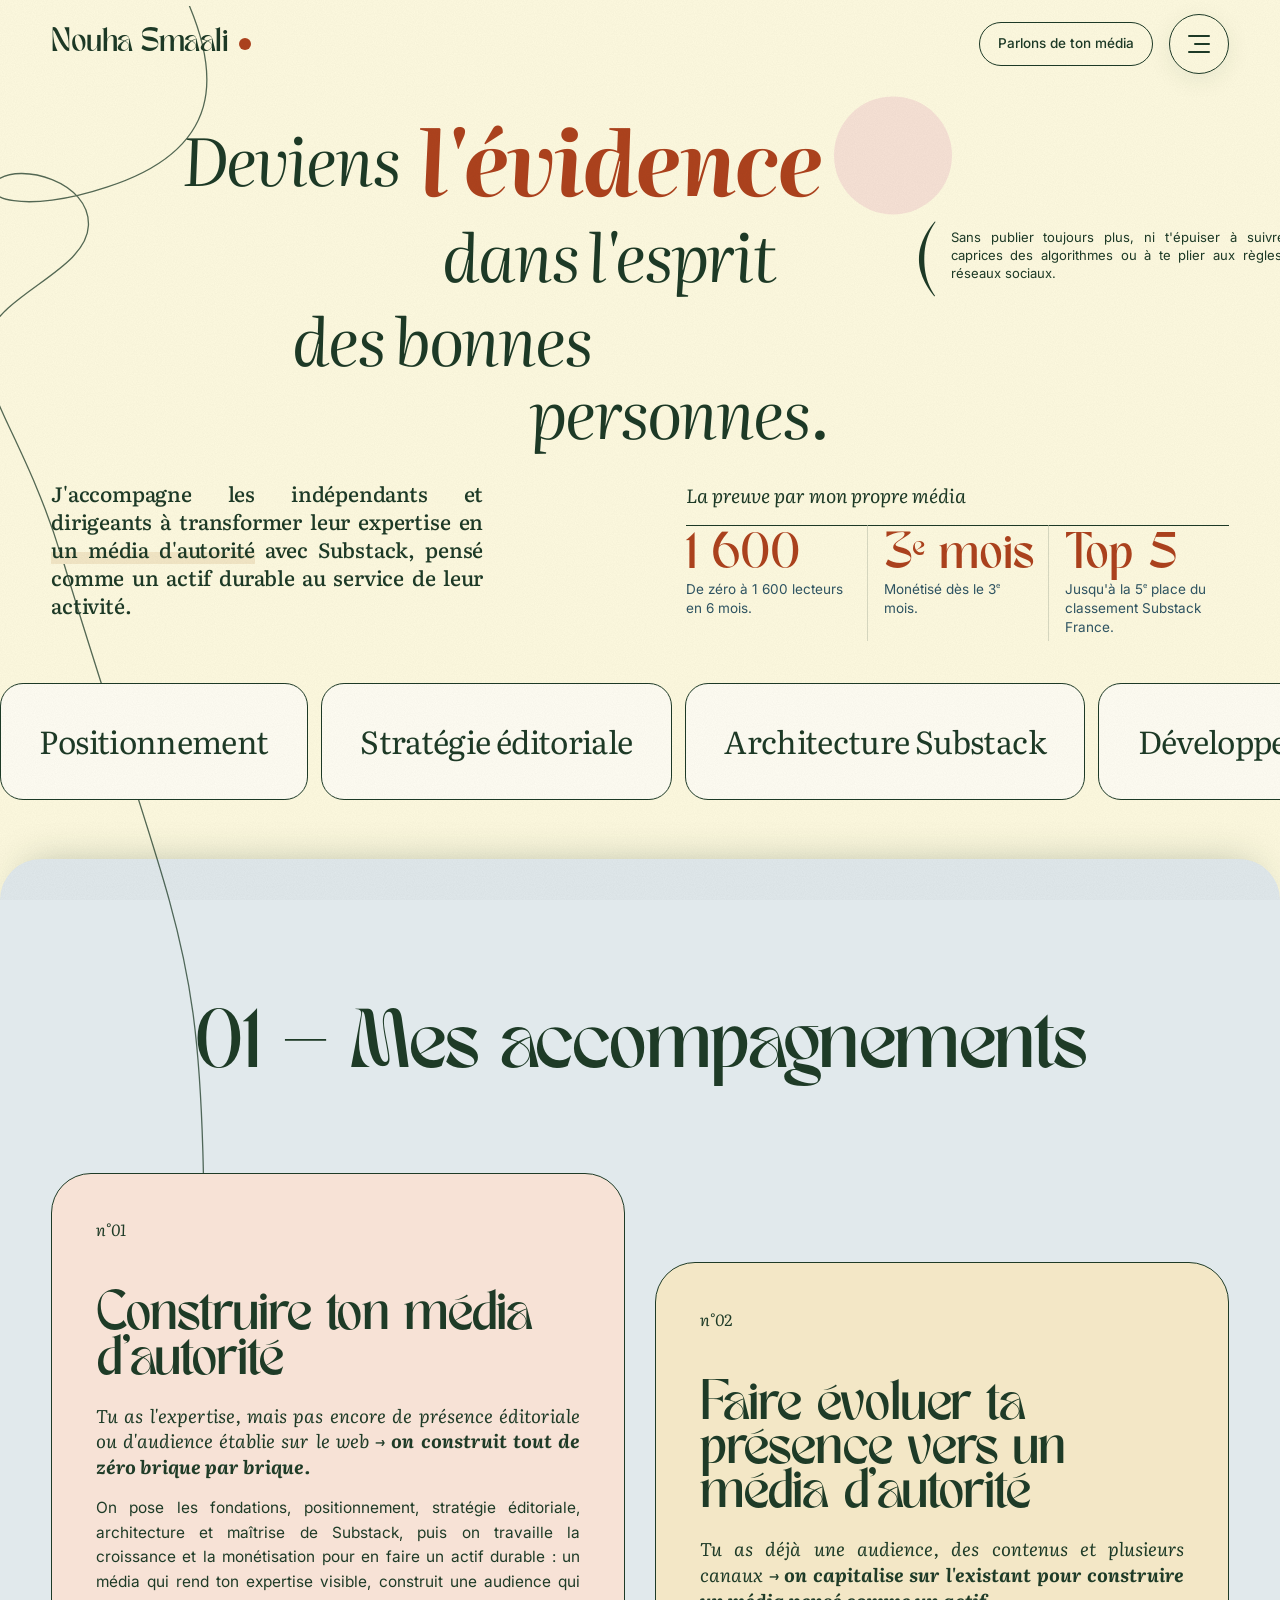
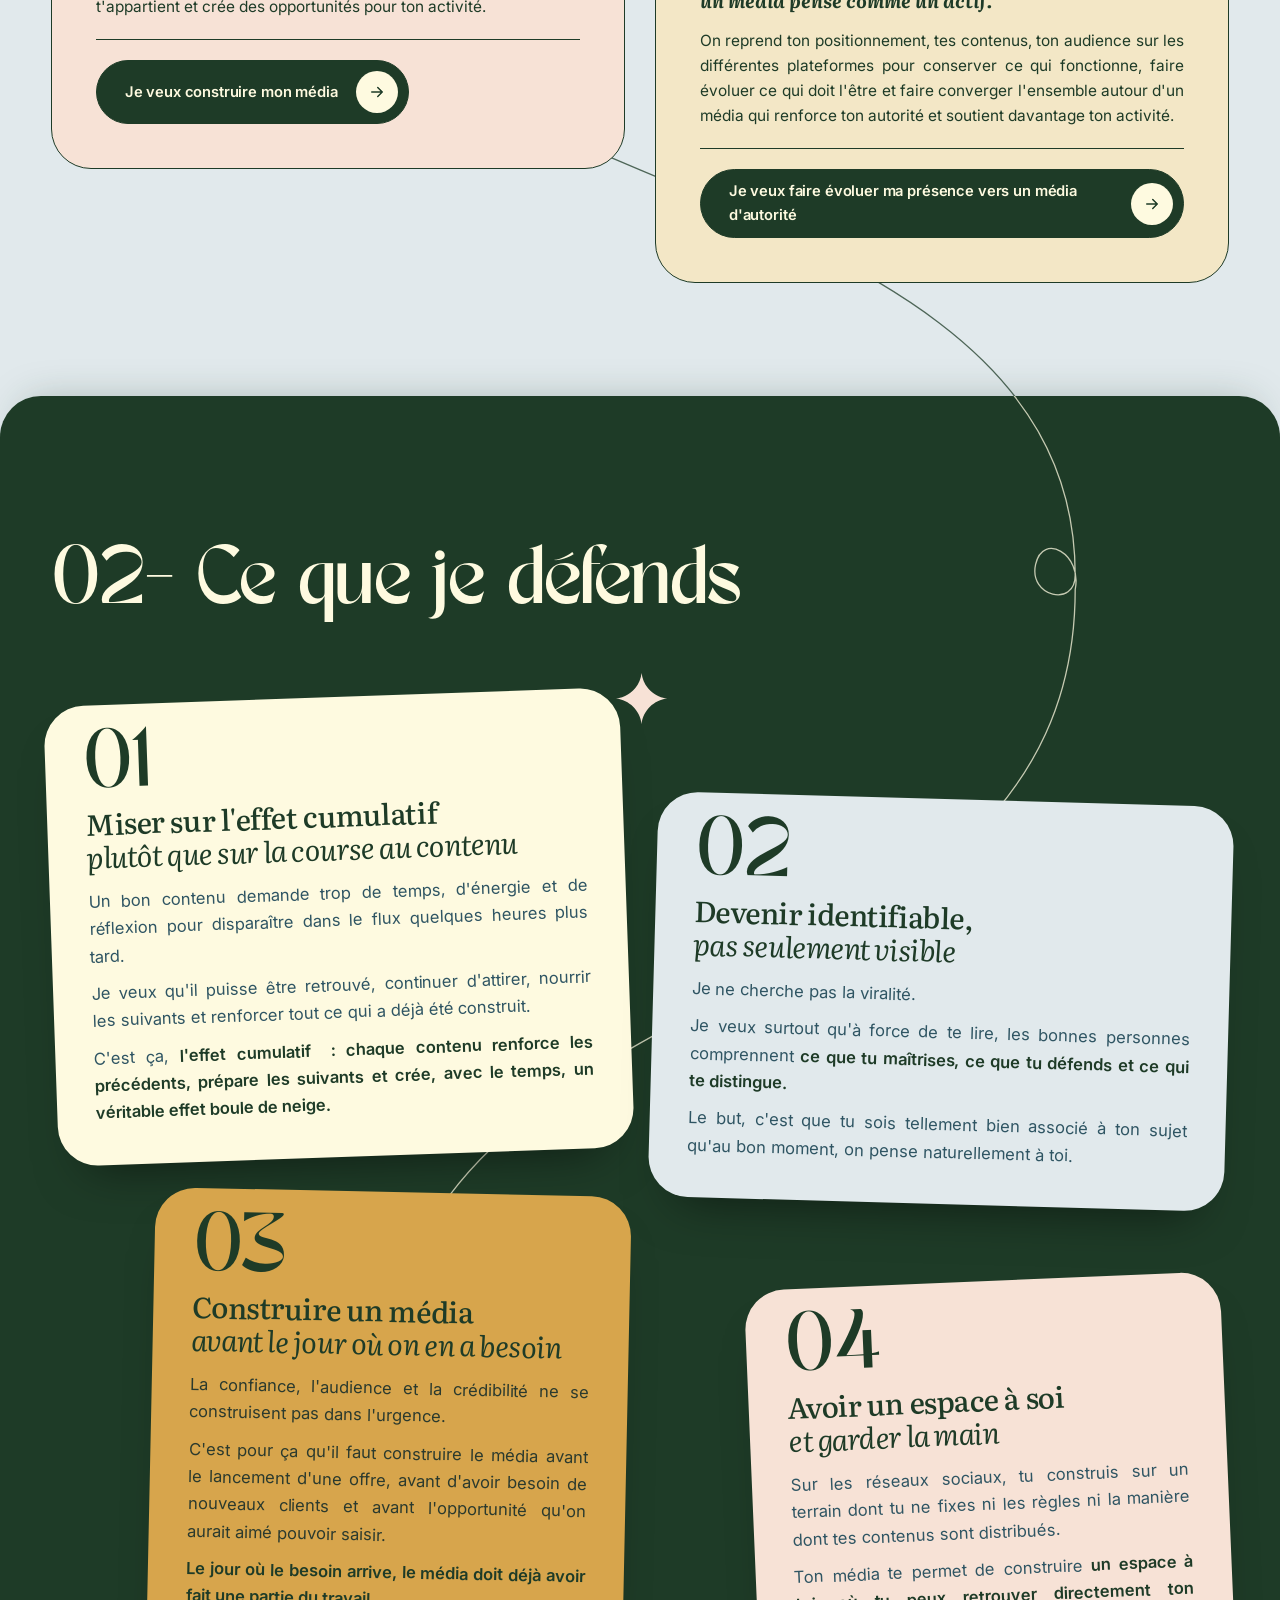
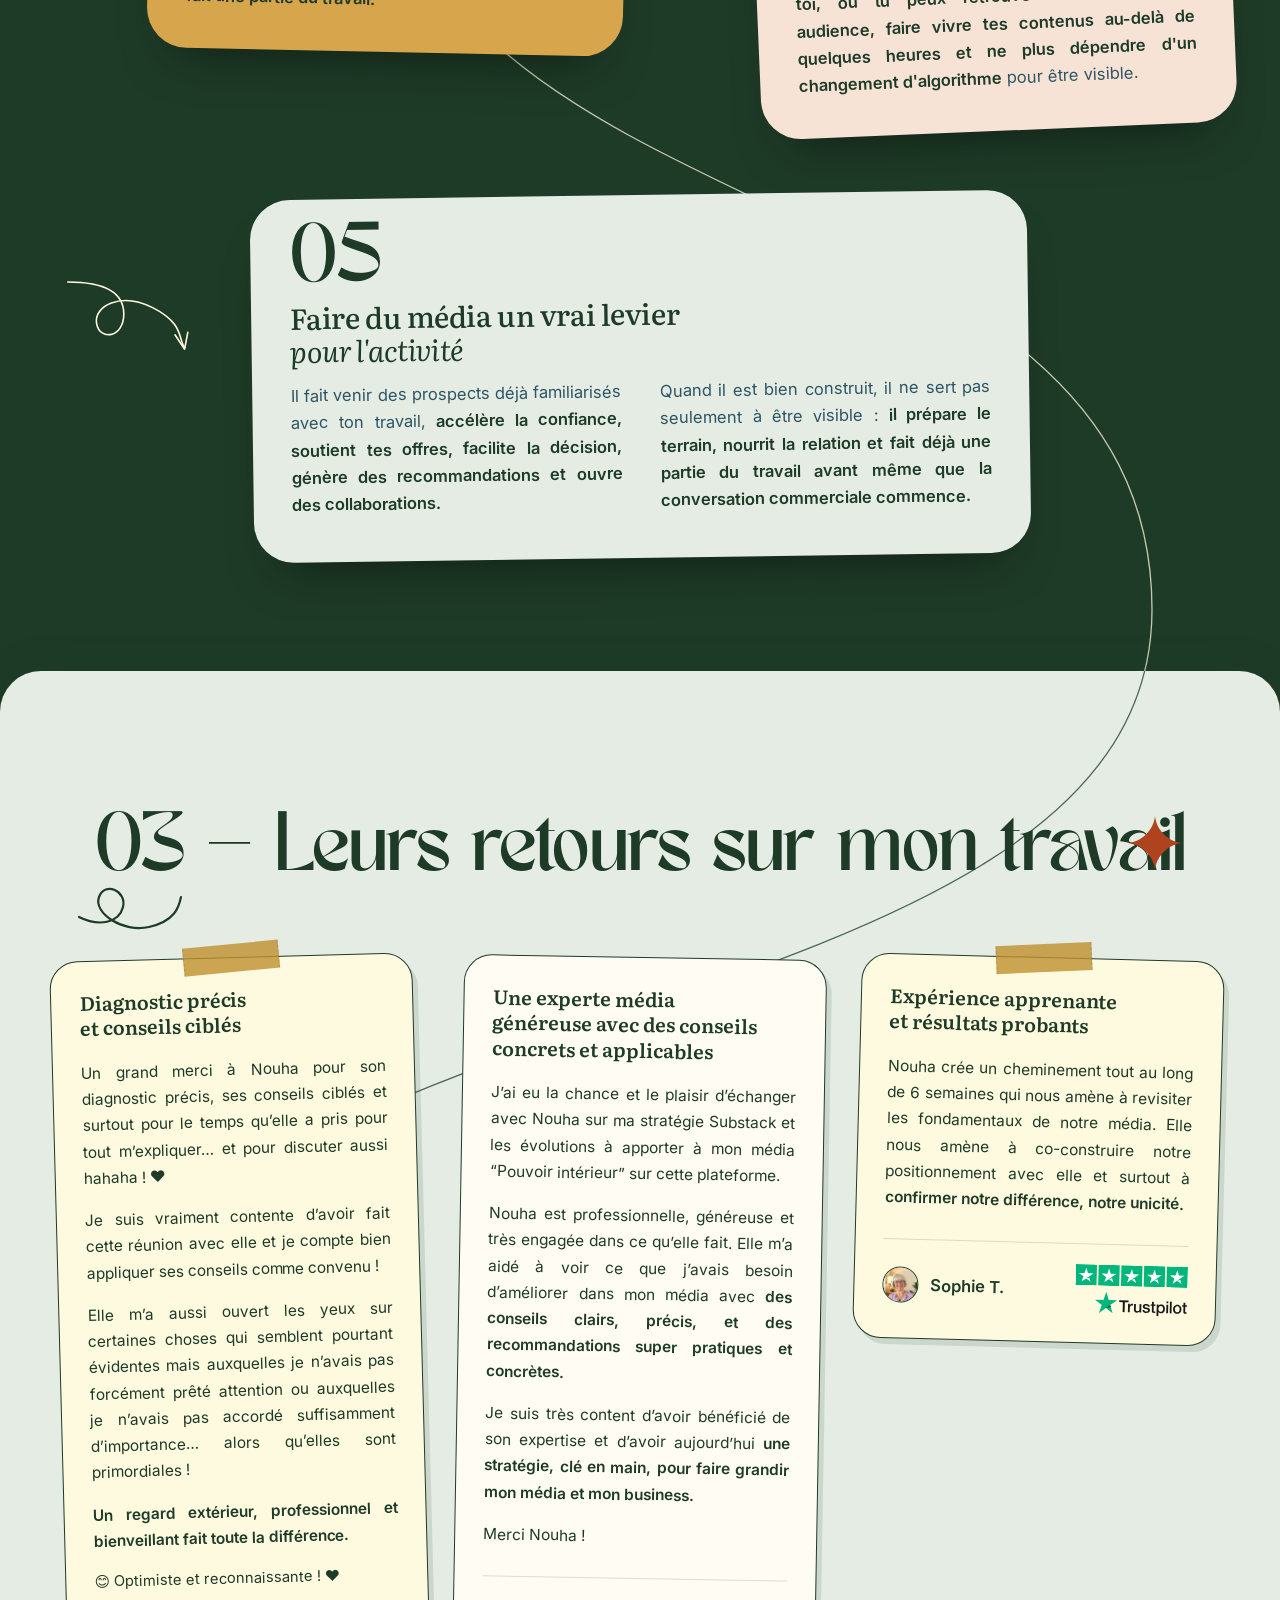
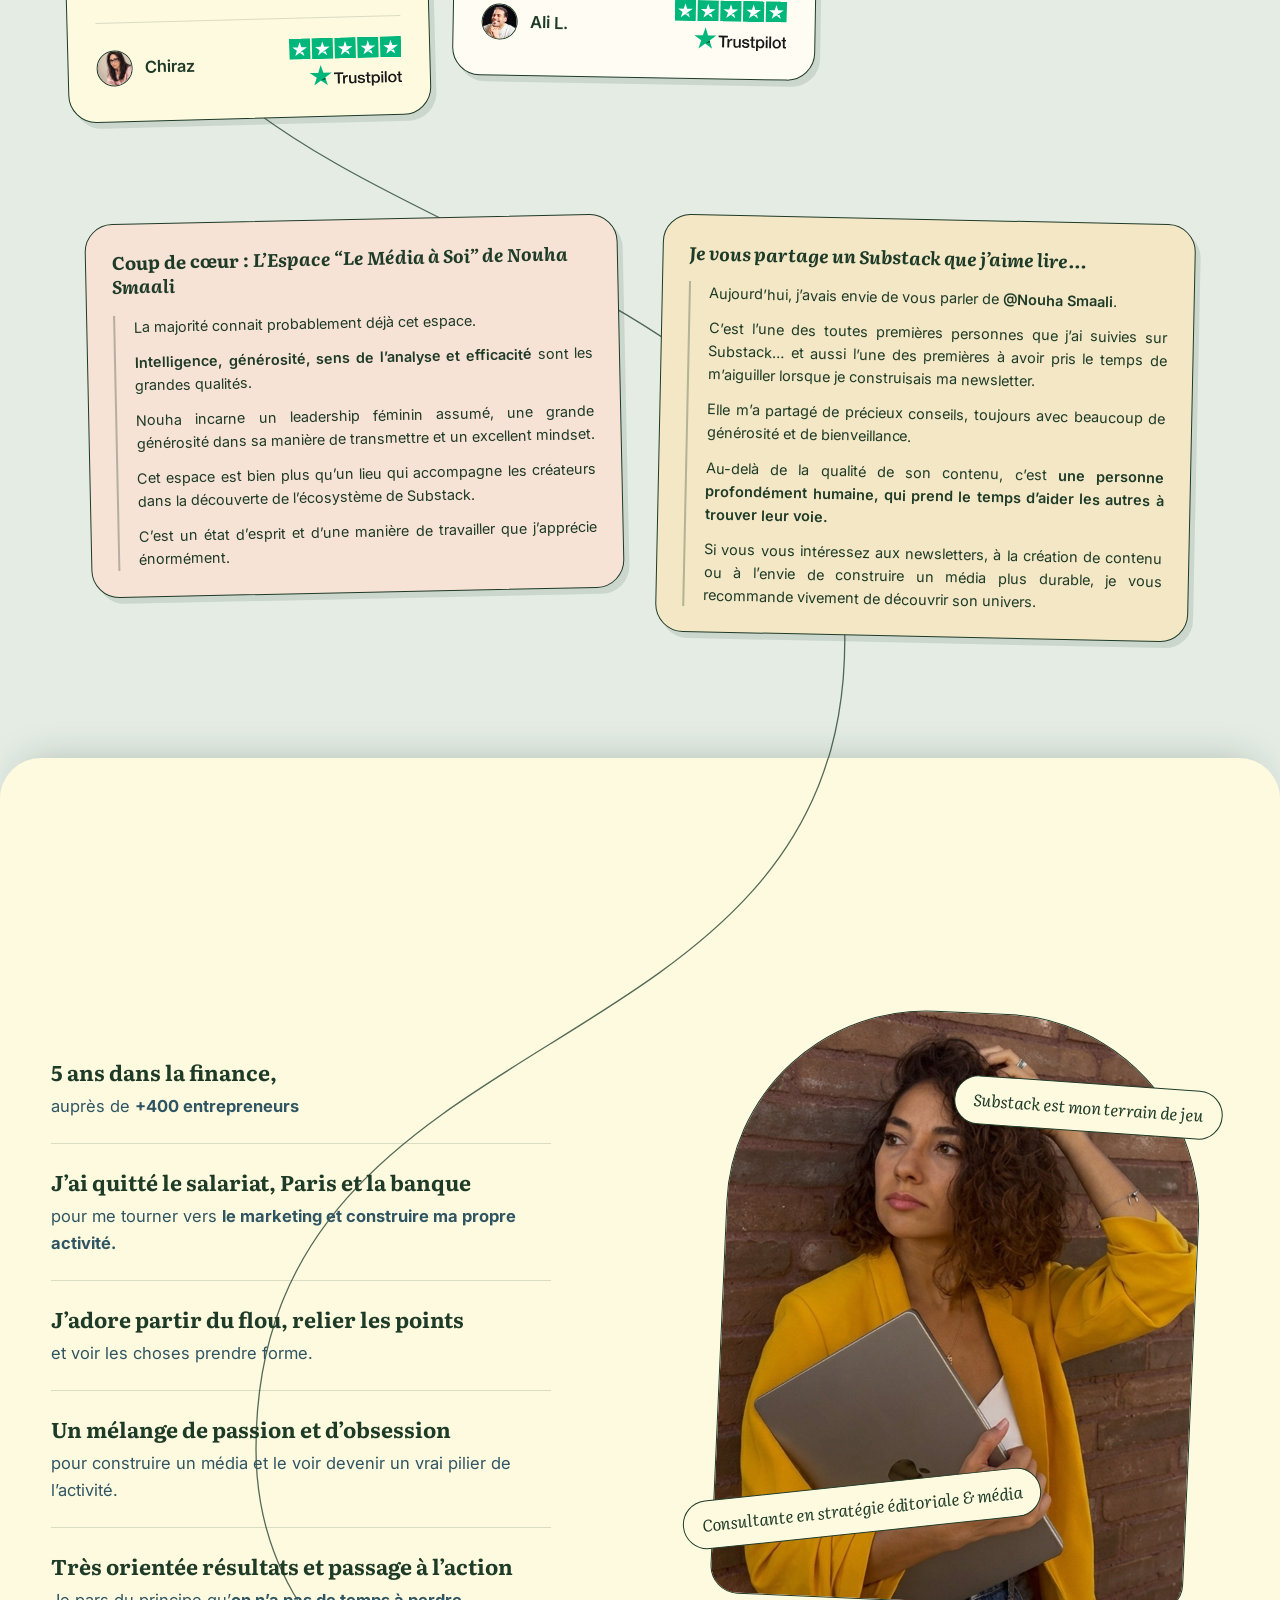
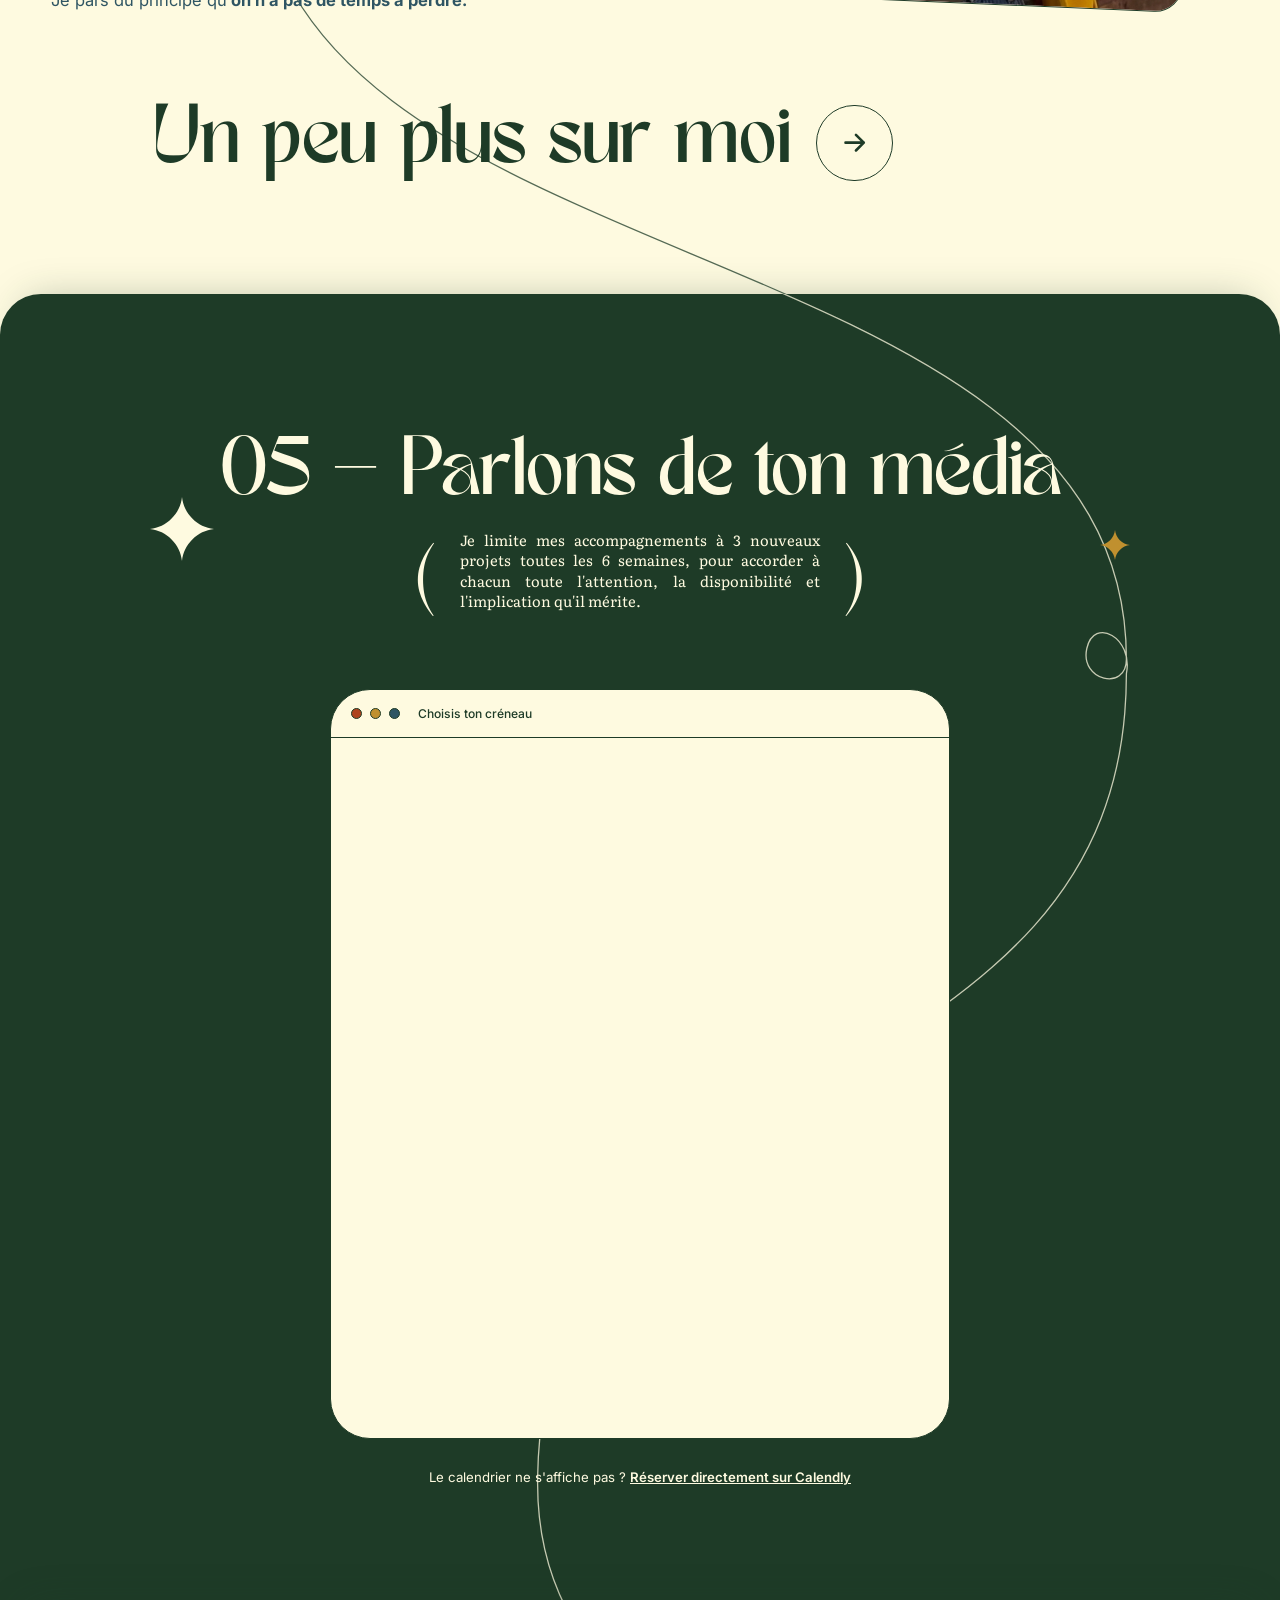
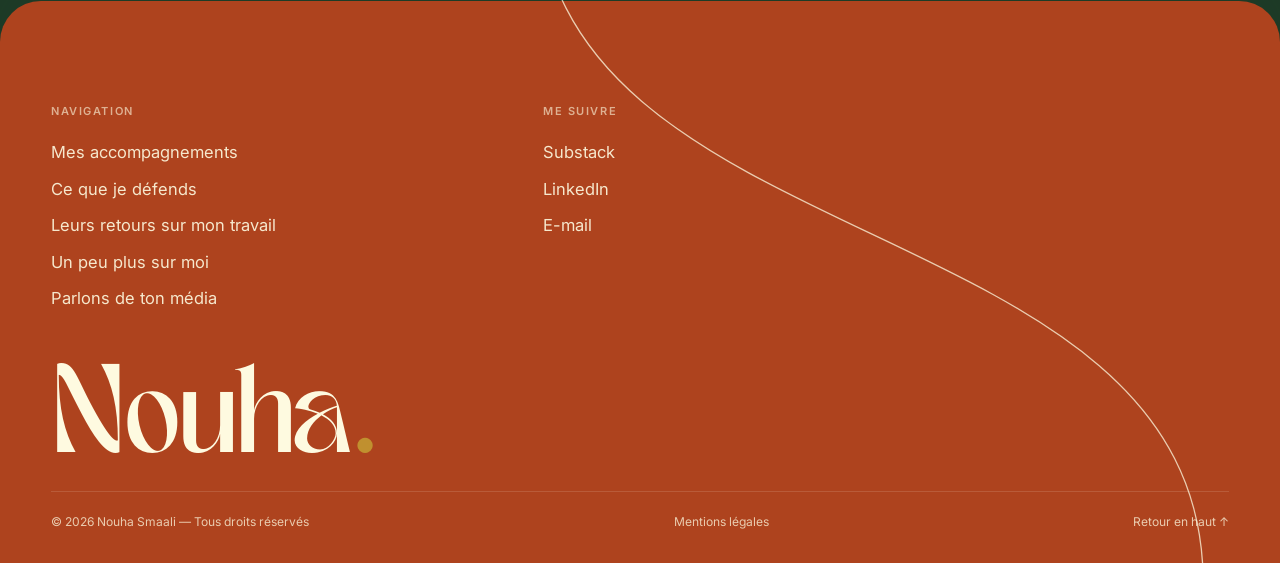
==== index.html @ d86d63c6 "local changes" ====
<!doctype html>
<html lang="fr">
<head>
  <!-- Google tag (gtag.js) -->
<script async src="https://www.googletagmanager.com/gtag/js?id=G-0LGFB6K74L"></script>
<script>
  window.dataLayer = window.dataLayer || [];
  function gtag(){dataLayer.push(arguments);}
  gtag('js', new Date());

  gtag('config', 'G-0LGFB6K74L');
</script>
  <meta charset="utf-8">
  <meta name="viewport" content="width=device-width, initial-scale=1">
  <title>Nouha Smaali — Fais de ta présence un média sur Substack</title>
  <meta name="description" content="J'accompagne les indépendants et dirigeants à construire ou transformer leur présence en un média sur Substack qui renforce leur visibilité, leur autorité et leur activité.">
  <meta property="og:title" content="Nouha Smaali — Stratégie éditoriale & Substack">
  <meta property="og:description" content="Construire ou transformer ta présence en un média sur Substack qui renforce ta visibilité, ton autorité et ton activité.">
  <meta property="og:type" content="website">
  <meta name="theme-color" content="#fefae0">
  <link rel="icon" href="assets/img/favicon.png" type="image/png" sizes="64x64">
  <link rel="apple-touch-icon" href="assets/img/apple-touch-icon.png">
  <link rel="preconnect" href="https://fonts.googleapis.com">
  <link rel="preconnect" href="https://fonts.gstatic.com" crossorigin>
  <link rel="stylesheet" href="https://fonts.googleapis.com/css2?family=Fraunces:opsz,wght,SOFT,WONK@9..144,600..800,100,1&family=Inter:wght@400;500;600&family=Literata:ital,opsz,wght@0,7..72,400;0,7..72,500;1,7..72,400;1,7..72,500;1,7..72,700&display=swap">
  <link rel="stylesheet" href="assets/css/style.css">
  <link rel="preconnect" href="https://calendly.com">
  <script>document.documentElement.classList.add("js");</script>
</head>
<body id="top">
  <a class="skip-link" href="#contenu">Aller au contenu</a>

  <!-- ============ En-tête ============ -->
  <header class="site-header">
    <div class="container">
      <a class="logo" href="index.html" aria-label="Nouha Smaali — accueil">Nouha Smaali <span class="logo__dot" aria-hidden="true"></span></a>
      <a class="header-cta" href="#rendez-vous">Parlons de ton média</a>
    </div>
  </header>

  <button class="burger" type="button" aria-controls="menu" aria-expanded="false" aria-label="Ouvrir le menu">
    <span class="burger__lines" aria-hidden="true"><span></span><span></span><span></span></span>
  </button>

  <!-- ============ Menu plein écran ============ -->
  <div class="menu" id="menu" aria-hidden="true" inert>
    <div class="menu__inner">
      <nav class="menu__nav" aria-label="Menu principal">
        <ol class="menu__list">
          <li class="menu__item menu__item--1">
            <a class="menu__link" href="#accompagnements"><span class="menu__num">01</span><span class="menu__label">Mes accompagnements</span></a>
          </li>
          <li class="menu__item menu__item--2">
            <a class="menu__link" href="#vision"><span class="menu__num">02</span><span class="menu__label">Ce que je défends</span></a>
          </li>
          <li class="menu__item menu__item--3">
            <a class="menu__link" href="#retours"><span class="menu__num">03</span><span class="menu__label">Leurs retours sur mon travail</span></a>
          </li>
          <li class="menu__item menu__item--4">
            <a class="menu__link" href="a-propos.html"><span class="menu__num">04</span><span class="menu__label">Un peu plus sur moi</span></a>
          </li>
          
        </ol>
      </nav>
      <aside class="menu__aside" aria-label="Contact">
        <img class="menu__photo" src="assets/img/menu-portrait.jpg" alt="Portrait de Nouha Smaali" width="280" height="280" loading="lazy">
        <ul class="socials socials--menu" aria-label="Réseaux">
          <li><a href="https://substack.com/@nouhasmaali" target="_blank" rel="noopener" aria-label="Substack"><svg viewBox="0 0 24 24" fill="currentColor" aria-hidden="true"><path d="M22.54 8.24H1.46V5.41h21.08v2.83zM1.46 10.81V24L12 18.11 22.54 24V10.81H1.46zM22.54 0H1.46v2.84h21.08V0z"/></svg></a></li>
          <li><a href="mailto:hello@nouhasmaali.com" aria-label="E-mail"><svg viewBox="0 0 24 24" fill="currentColor" aria-hidden="true"><path d="M2 6.6A2.6 2.6 0 0 1 4.6 4h14.8A2.6 2.6 0 0 1 22 6.6v.5l-10 6.3L2 7.1zM2 9.5v7.9A2.6 2.6 0 0 0 4.6 20h14.8a2.6 2.6 0 0 0 2.6-2.6V9.5l-10 6.3z"/></svg></a></li>
          <li><a href="https://www.linkedin.com/in/nouha-smaali/" target="_blank" rel="noopener" aria-label="LinkedIn"><svg viewBox="0 0 24 24" fill="currentColor" aria-hidden="true"><path d="M20.45 20.45h-3.55v-5.57c0-1.33-.03-3.04-1.85-3.04-1.85 0-2.14 1.45-2.14 2.94v5.67H9.35V9h3.41v1.56h.05c.48-.9 1.64-1.85 3.37-1.85 3.6 0 4.27 2.37 4.27 5.46v6.28zM5.34 7.43a2.06 2.06 0 1 1 0-4.13 2.06 2.06 0 0 1 0 4.13zM7.12 20.45H3.56V9h3.56v11.45zM22.23 0H1.77C.79 0 0 .77 0 1.73v20.54C0 23.23.79 24 1.77 24h20.45c.98 0 1.78-.77 1.78-1.73V1.73C24 .77 23.2 0 22.22 0z"/></svg></a></li>
        </ul>
      </aside>
    </div>
  </div>

  <main id="contenu">

    <!-- ============ Hero ============ -->
    <section class="hero hero2" aria-labelledby="hero-title">
      <div class="container">
        <div class="hero2__stage">
          <!-- Trait fin du hero (ligne d'origine, inspirée de la référence) -->
          <svg class="hero2__thread" id="hero-thread" viewBox="0 0 1000 1000" preserveAspectRatio="none" aria-hidden="true">
            <path vector-effect="non-scaling-stroke" d="M560 0C590 120 600 260 470 330C380 380 330 350 350 318C376 284 452 320 450 400C448 480 360 520 340 600C322 680 380 780 420 1000"/>
          </svg>
          <h1 class="hero2__title" id="hero-title">
            <span class="hero2__row hero2__row--1" data-reveal>
              <span data-tw="deviens">Deviens</span>
              <span class="hero2__push"><span data-tw="evidence">l'évidence</span>
                <span class="hero2__avatar inline-photo--slideshow" aria-hidden="true">
                  <img src="assets/img/hero-avatar-1.jpg" alt="">
                  <img src="assets/img/hero-avatar-2.jpg" alt="">
                  <img src="assets/img/hero-avatar-3.jpg" alt="">
                </span>
              </span>
            </span>
            <span class="hero2__row hero2__row--2" data-reveal style="--delay:.08s"><span data-tw="esprit">dans l'esprit</span></span>
            <span class="hero2__row hero2__row--3" data-reveal style="--delay:.16s"><span data-tw="des">des</span> <span data-tw="bonnes">bonnes</span></span>
            <span class="hero2__row hero2__row--4" data-reveal style="--delay:.24s"><span data-tw="des">personnes.</span></span>
          </h1>
          <p class="hero2__aside" data-reveal style="--delay:.32s">
            <span class="hero2__paren" aria-hidden="true">(</span>
            <span class="hero2__aside-text">Sans publier toujours plus, ni t'épuiser à suivre les caprices des algorithmes ou à te plier aux règles des réseaux sociaux.</span>
            <span class="hero2__paren" aria-hidden="true">)</span>
          </p>
        </div>

        <div class="hero2__bottom">
          <p class="hero2__pitch" data-reveal>J'accompagne les indépendants et dirigeants à transformer leur expertise en <mark>un média d'autorité</mark> avec Substack, pensé comme un actif durable au service de leur activité.</p>
          <aside class="proof" data-reveal style="--delay:.1s" aria-labelledby="proof-title">
            <p class="proof__title" id="proof-title">La preuve par mon propre média</p>
            <ul class="proof__list">
              <li><span class="proof__fig">1&nbsp;600</span><span>De zéro à 1&nbsp;600 lecteurs en 6 mois.</span></li>
              <li><span class="proof__fig">3<sup>e</sup> mois</span><span>Monétisé dès le 3<sup>e</sup> mois.</span></li>
              <li><span class="proof__fig">Top&nbsp;5</span><span>Jusqu'à la 5<sup>e</sup> place du classement Substack France.</span></li>
            </ul>
          </aside>
        </div>
      </div>

      <!-- Bande éditoriale : sujets d'intervention -->
      <div class="ticker" aria-label="Mes sujets d'intervention">
        <div class="ticker__track">
          <ul class="ticker__list">
            <li>Positionnement</li>
            <li>Stratégie éditoriale</li>
            <li>Architecture Substack</li>
            <li>Développement de communauté</li>
            <li>Croissance Substack</li>
            <li>Distribution</li>
            <li>Monétisation</li>
          </ul>
          <ul class="ticker__list" aria-hidden="true">
            <li>Positionnement</li>
            <li>Stratégie éditoriale</li>
            <li>Architecture Substack</li>
            <li>Développement de communauté</li>
            <li>Croissance Substack</li>
            <li>Distribution</li>
            <li>Monétisation</li>
          </ul>
        </div>
      </div>
    </section>

    <!-- ============ Mes accompagnements ============ -->
    <section class="section" id="accompagnements" aria-labelledby="offers-title">
      <div class="container">
        <div class="offers-head">
          <div data-reveal>
            <h2 class="section-title " id="offers-title">01 — Mes accompagnements</h2>
          </div>
        </div>

        <div class="offers">
          <article class="offer offer--build" data-reveal data-detail="accompagnement-construire.html">
            <a class="offer__details-link" href="accompagnement-construire.html" aria-label="Voir le détail de l'accompagnement Construire ton média"></a>
            <div class="offer__top">
              <span class="offer__num">n°01</span>
            </div>
            <h3 class="offer__title">Construire <em>ton</em> média d'autorité</h3>
            <p class="offer__lede">Tu as l'expertise, mais pas encore de présence éditoriale ou d'audience établie sur le web → <strong>on construit tout de zéro brique par brique.</strong></p>
            <p class="offer__promise">On pose les fondations, positionnement, stratégie éditoriale, architecture et maîtrise de Substack, puis on travaille la croissance et la monétisation pour en faire un actif durable&nbsp;: un média qui rend ton expertise visible, construit une audience qui t'appartient et crée des opportunités pour ton activité.</p>
            <div class="offer__bottom offer__bottom--cta">
              <a class="btn" href="index.html#rendez-vous">Je veux construire mon média
                <span class="btn__icon" aria-hidden="true"><svg viewBox="0 0 24 24" fill="none" stroke="currentColor" stroke-width="2" stroke-linecap="round" stroke-linejoin="round" aria-hidden="true"><path d="M5 12h14M13 6l6 6-6 6"/></svg></span>
              </a>
            </div>
          </article>

          <article class="offer offer--grow" data-reveal style="--delay:.1s" data-detail="accompagnement-transformer.html">
            <a class="offer__details-link" href="accompagnement-transformer.html" aria-label="Voir le détail de l'accompagnement Transformer ton média"></a>
            <div class="offer__top">
              <span class="offer__num">n°02</span>
            </div>
            <h3 class="offer__title">Faire évoluer <em>ta présence</em> vers un média d'autorité</h3>
            <p class="offer__lede">Tu as déjà une audience, des contenus et plusieurs canaux → <strong>on capitalise sur l'existant pour construire un média pensé comme un actif.</strong></p>
            <p class="offer__promise">On reprend ton positionnement, tes contenus, ton audience sur les différentes plateformes pour conserver ce qui fonctionne, faire évoluer ce qui doit l'être et faire converger l'ensemble autour d'un média qui renforce ton autorité et soutient davantage ton activité.</p>
            <div class="offer__bottom offer__bottom--cta">
              <a class="btn" href="index.html#rendez-vous">Je veux faire évoluer ma présence vers un média d'autorité
                <span class="btn__icon" aria-hidden="true"><svg viewBox="0 0 24 24" fill="none" stroke="currentColor" stroke-width="2" stroke-linecap="round" stroke-linejoin="round" aria-hidden="true"><path d="M5 12h14M13 6l6 6-6 6"/></svg></span>
              </a>
            </div>
          </article>

        </div>
      </div>
    </section>

    <!-- ============ Ce que je défends ============ -->
    <section class="section vision" id="vision" aria-labelledby="vision-title">
      <div class="container">
        <header class="creed__head" data-reveal>
          
          <h2 class="section-title creed__heading" id="vision-title">02- Ce que je défends</h2>
        </header>
        <ol class="creed">
          <li class="creed__deco creed__deco--star" aria-hidden="true"><svg viewBox="0 0 24 24"><path d="M12 0c.6 6.2 5.8 11.4 12 12-6.2.6-11.4 5.8-12 12-.6-6.2-5.8-11.4-12-12C6.2 11.4 11.4 6.2 12 0z"/></svg></li>
          <li class="creed__deco creed__deco--loop" aria-hidden="true"><svg viewBox="0 0 160 110"><path d="M6 20c40 0 70 10 70 40s-30 34-34 12 30-40 70-20 32 40 40 50"/><path d="M140 86l12 18 4-21"/></svg></li>
          <li class="creed__item" data-reveal>
            <span class="creed__num" aria-hidden="true">01</span>
            <h3 class="creed__title">Miser sur l'effet cumulatif <em>plutôt que sur la course au contenu</em></h3>
            <div class="creed__text"><p>Un bon contenu demande trop de temps, d'énergie et de réflexion pour disparaître dans le flux quelques heures plus tard.</p><p>Je veux qu'il puisse être retrouvé, continuer d'attirer, nourrir les suivants et renforcer tout ce qui a déjà été construit.</p><p>C'est ça, <strong>l'effet cumulatif &nbsp;: chaque contenu renforce les précédents, prépare les suivants et crée, avec le temps, un véritable effet boule de neige.</strong></p></div>
          </li>
          <li class="creed__item" data-reveal>
            <span class="creed__num" aria-hidden="true">02</span>
            <h3 class="creed__title">Devenir identifiable, <em>pas seulement visible</em></h3>
            <div class="creed__text"><p>Je ne cherche pas la viralité.</p><p>Je veux surtout qu'à force de te lire, les bonnes personnes comprennent <strong>ce que tu maîtrises, ce que tu défends et ce qui te distingue.</strong></p><p>Le but, c'est que tu sois tellement bien associé à ton sujet qu'au bon moment, on pense naturellement à toi.</p></div>
          </li>
          <li class="creed__item" data-reveal>
            <span class="creed__num" aria-hidden="true">03</span>
            <h3 class="creed__title">Construire un média 
              <em>avant le jour où on en a besoin</em>
            </h3>
            <div class="creed__text"><p>La confiance, l'audience et la crédibilité ne se construisent pas dans l'urgence.</p><p>C'est pour ça qu'il faut construire le média avant le lancement d'une offre, avant d'avoir besoin de nouveaux clients et avant l'opportunité qu'on aurait aimé pouvoir saisir.</p><p><strong>Le jour où le besoin arrive, le média doit déjà avoir fait une partie du travail.</strong></p></div>
          </li>
          <li class="creed__item" data-reveal>
            <span class="creed__num" aria-hidden="true">04</span>
            <h3 class="creed__title">Avoir un espace à soi <em>et garder la main</em></h3>
            <div class="creed__text"><p> Sur les réseaux sociaux, tu construis sur un terrain dont tu ne fixes ni les règles ni la manière dont tes contenus sont distribués.</p> <p> Ton média te permet de construire <strong>un espace à toi, où tu peux retrouver directement ton audience, faire vivre tes contenus au-delà de quelques heures et ne plus dépendre d'un changement d'algorithme</strong> pour être visible.</p></div>
          </li>
          <li class="creed__item" data-reveal>
            <span class="creed__num" aria-hidden="true">05</span>
            <h3 class="creed__title">Faire du média un vrai levier <em>pour l'activité</em></h3>
            <div class="creed__text"><p>Il fait venir des prospects déjà familiarisés avec ton travail, <strong>accélère la confiance, soutient tes offres, facilite la décision, génère des recommandations et ouvre des collaborations.</strong></p><p>Quand il est bien construit, il ne sert pas seulement à être visible&nbsp;: <strong>il prépare le terrain, nourrit la relation et fait déjà une partie du travail avant même que la conversation commerciale commence.</strong></p></div>
          </li>
        </ol>
      </div>
    </section>

    <!-- ============ Témoignages ============ -->
    <section class="section voices" id="retours" aria-labelledby="voices-title">
      <div class="container">
        <div class="voices__wall">

          <div class="voices__title" data-reveal>
            <svg class="doodle star float" viewBox="0 0 24 24" aria-hidden="true"><path d="M12 0c.6 6.2 5.8 11.4 12 12-6.2.6-11.4 5.8-12 12-.6-6.2-5.8-11.4-12-12C6.2 11.4 11.4 6.2 12 0z"/></svg>
            <h2 class="section-title" id="voices-title">03 — Leurs retours sur mon travail</h2>
            <svg class="doodle loop" viewBox="0 0 110 70" aria-hidden="true"><path pathLength="1" d="M4 40c20 10 40 6 44-10S30 4 24 20s24 36 50 30 30-20 32-30"/></svg>
          </div>

          <div class="voices__cards">

            <figure class="v-obj testimonial testimonial--diagnostic tape" data-reveal>
              <h3 class="testimonial__title">Diagnostic précis et conseils ciblés</h3>
              <blockquote class="testimonial__quote">
                <p>Un grand merci à Nouha pour son diagnostic précis, ses conseils ciblés et surtout pour le temps qu’elle a pris pour tout m’expliquer… et pour discuter aussi hahaha ! ❤️</p>
                <p>Je suis vraiment contente d’avoir fait cette réunion avec elle et je compte bien appliquer ses conseils comme convenu !</p>
                <p>Elle m’a aussi ouvert les yeux sur certaines choses qui semblent pourtant évidentes mais auxquelles je n’avais pas forcément prêté attention ou auxquelles je n’avais pas accordé suffisamment d’importance… alors qu’elles sont primordiales !</p>
                <p><strong>Un regard extérieur, professionnel et bienveillant fait toute la différence.</strong></p>
                <p class="testimonial__aside">😊 Optimiste et reconnaissante ! ❤️</p>
              </blockquote>
              <figcaption class="testimonial__author"><span class="avatar avatar--blush" aria-hidden="true">C<img data-avatar-photo src="assets/img/chiraz.jpg" alt="" width="36" height="36" loading="lazy"></span><span>Chiraz</span><span class="testimonial__trustpilot"><img class="testimonial__stars" src="assets/img/trustpilot-stars-5.svg" alt="5 étoiles sur 5" width="112" height="21" loading="lazy" decoding="async"><img class="testimonial__brand" src="assets/img/trustpilot-logo.svg" alt="Trustpilot" width="92" height="23" loading="lazy" decoding="async"></span></figcaption>
            </figure>

            <figure class="v-obj testimonial testimonial--strategy" data-reveal style="--delay:.1s">
              <h3 class="testimonial__title">Une experte média généreuse avec des conseils concrets et applicables</h3>
              <blockquote class="testimonial__quote">
                <p>J’ai eu la chance et le plaisir d’échanger avec Nouha sur ma stratégie Substack et les évolutions à apporter à mon média “Pouvoir intérieur” sur cette plateforme.</p>
                <p>Nouha est professionnelle, généreuse et très engagée dans ce qu’elle fait. Elle m’a aidé à voir ce que j’avais besoin d’améliorer dans mon média avec <strong>des conseils clairs, précis, et des recommandations super pratiques et concrètes.</strong></p>
                <p>Je suis très content d’avoir bénéficié de son expertise et d’avoir aujourd’hui <strong>une stratégie, clé en main, pour faire grandir mon média et mon business.</strong></p>
                <p>Merci Nouha !</p>
              </blockquote>
              <figcaption class="testimonial__author"><span class="avatar avatar--sage" aria-hidden="true">AL<img data-avatar-photo src="assets/img/ali-labbabi.jpg" alt="" width="36" height="36" loading="lazy"></span><span>Ali L.</span><span class="testimonial__trustpilot"><img class="testimonial__stars" src="assets/img/trustpilot-stars-5.svg" alt="5 étoiles sur 5" width="112" height="21" loading="lazy" decoding="async"><img class="testimonial__brand" src="assets/img/trustpilot-logo.svg" alt="Trustpilot" width="92" height="23" loading="lazy" decoding="async"></span></figcaption>
            </figure>

            <figure class="v-obj testimonial testimonial--journey tape" data-reveal style="--delay:.2s">
              <h3 class="testimonial__title">Expérience apprenante et résultats probants</h3>
              <blockquote class="testimonial__quote">
                <p>Nouha crée un cheminement tout au long de 6 semaines qui nous amène à revisiter les fondamentaux de notre média. Elle nous amène à co-construire notre positionnement avec elle et surtout à <strong>confirmer notre différence, notre unicité.</strong></p>
              </blockquote>
              <figcaption class="testimonial__author"><span class="avatar avatar--butter" aria-hidden="true">ST<img data-avatar-photo src="assets/img/sophie-trentesaux.jpg" alt="" width="36" height="36" loading="lazy"></span><span>Sophie T.</span><span class="testimonial__trustpilot"><img class="testimonial__stars" src="assets/img/trustpilot-stars-5.svg" alt="5 étoiles sur 5" width="112" height="21" loading="lazy" decoding="async"><img class="testimonial__brand" src="assets/img/trustpilot-logo.svg" alt="Trustpilot" width="92" height="23" loading="lazy" decoding="async"></span></figcaption>
            </figure>

          </div>

          <div class="reader-comments">
            <article class="v-obj reader-comment reader-comment--favorite" data-reveal aria-labelledby="reader-favorite-title">
              <h3 class="reader-comment__title" id="reader-favorite-title">Coup de cœur : <em>L’Espace “Le Média à Soi” de Nouha Smaali</em></h3>
              <blockquote class="reader-comment__quote">
                <p>La majorité connait probablement déjà cet espace.</p>
                <p><strong>Intelligence, générosité, sens de l’analyse et efficacité</strong> sont les grandes qualités.</p>
                <p>Nouha incarne un leadership féminin assumé, une grande générosité dans sa manière de transmettre et un excellent mindset.</p>
                <p>Cet espace est bien plus qu’un lieu qui accompagne les créateurs dans la découverte de l’écosystème de Substack.</p>
                <p>C’est un état d’esprit et d’une manière de travailler que j’apprécie énormément.</p>
              </blockquote>
            </article>

            <article class="v-obj reader-comment reader-comment--recommendation" data-reveal style="--delay:.1s" aria-labelledby="reader-recommendation-title">
              <h3 class="reader-comment__title" id="reader-recommendation-title"><em>Je vous partage un Substack que j’aime lire…</em></h3>
              <blockquote class="reader-comment__quote">
                <p>Aujourd’hui, j’avais envie de vous parler de <strong>@Nouha Smaali</strong>.</p>
                <p>C’est l’une des toutes premières personnes que j’ai suivies sur Substack… et aussi l’une des premières à avoir pris le temps de m’aiguiller lorsque je construisais ma newsletter.</p>
                <p>Elle m’a partagé de précieux conseils, toujours avec beaucoup de générosité et de bienveillance.</p>
                <p>Au-delà de la qualité de son contenu, c’est <strong>une personne profondément humaine, qui prend le temps d’aider les autres à trouver leur voie.</strong></p>
                <p>Si vous vous intéressez aux newsletters, à la création de contenu ou à l’envie de construire un média plus durable, je vous recommande vivement de découvrir son univers.</p>
              </blockquote>
            </article>
          </div>

        </div>
      </div>
    </section>

    <!-- ============ Un peu plus sur moi ============ -->
    <section class="section" id="moi" aria-labelledby="about-title">
      <div class="container">
        <div class="about">
          <h2 class="section-title about__title" id="about-title" data-reveal>
            <span class="line">04 — Un peu plus sur moi</span>
          </h2>

          <div class="about__photo" data-reveal style="--delay:.15s">
            <div class="about__frame"><img src="assets/img/poster-2.png" alt="Portrait de Nouha Smaali" loading="lazy"></div>
            <span class="about__label">Consultante en stratégie éditoriale &amp; média</span>
            <span class="about__label about__label--secondary">Substack est mon terrain de jeu</span>
          </div>

          <div class="about__text" data-reveal style="--delay:.1s">
            <ul class="about__highlights" role="list" aria-label="Mon parcours et ma manière de travailler">
              <li>
                <strong>5 ans dans la finance,</strong>
                <span>auprès de <strong>+400 entrepreneurs</strong></span>
              </li>
              <li>
                <strong>J’ai quitté le salariat, Paris et la banque</strong>
                <span>pour me tourner vers <strong>le marketing et construire ma propre activité.</strong></span>
              </li>
              <li>
                <strong>J’adore partir du flou, relier les points</strong>
                <span>et voir les choses prendre forme.</span>
              </li>
              <li>
                <strong>Un mélange de passion et d’obsession</strong>
                <span>pour construire un média et le voir devenir un vrai pilier de l’activité.</span>
              </li>
              <li>
                <strong>Très orientée résultats et passage à l’action</strong>
                <span>Je pars du principe qu’<strong>on n’a pas de temps à perdre.</strong></span>
              </li>
            </ul>
          </div>

          <div class="about__cta" data-reveal>
            <a class="big-link" href="a-propos.html">Un peu plus sur moi
              <span class="big-link__arrow" aria-hidden="true"><svg viewBox="0 0 24 24" fill="none" stroke="currentColor" stroke-width="2" stroke-linecap="round" stroke-linejoin="round"><path d="M5 12h14M13 6l6 6-6 6"/></svg></span>
            </a>
          </div>
        </div>
      </div>
    </section>

    <!-- ============ Rendez-vous (Calendly intégré) ============ -->
    <section class="section booking" id="rendez-vous" aria-labelledby="booking-title">
      <div class="container">
        <div class="booking__head" data-reveal>
          <svg class="doodle star-a float" viewBox="0 0 24 24" aria-hidden="true"><path d="M12 0c.6 6.2 5.8 11.4 12 12-6.2.6-11.4 5.8-12 12-.6-6.2-5.8-11.4-12-12C6.2 11.4 11.4 6.2 12 0z"/></svg>
          <svg class="doodle star-b" viewBox="0 0 24 24" aria-hidden="true"><path d="M12 0c.6 6.2 5.8 11.4 12 12-6.2.6-11.4 5.8-12 12-.6-6.2-5.8-11.4-12-12C6.2 11.4 11.4 6.2 12 0z"/></svg>
          <h2 class="section-title booking__title" id="booking-title">05 — Parlons de ton média</h2>
          <p class="booking__sub"><span class="booking__paren" aria-hidden="true">(</span><span> Je limite mes accompagnements à 3 nouveaux projets toutes les 6 semaines, pour accorder à chacun toute l'attention, la disponibilité et l'implication qu'il mérite.</span><span class="booking__paren" aria-hidden="true">)</span></p>
          
        </div>

        <div class="calendly-shell" data-reveal>
          <div class="calendly-shell__bar" aria-hidden="true"><i></i><i></i><i></i><span>Choisis ton créneau</span></div>
          <div class="calendly-inline-widget"
               data-url="https://calendly.com/nouhasmaali/nouvelle-reunion?hide_gdpr_banner=1&amp;background_color=fefae0&amp;text_color=1e3b27&amp;primary_color=ae431e">
            <div class="calendly-placeholder">
              <span class="loader" aria-hidden="true"></span>
              <p>Chargement du calendrier…</p>
            </div>
          </div>
        </div>
        <p class="booking__fallback">Le calendrier ne s'affiche pas&nbsp;? <a href="https://calendly.com/nouhasmaali/nouvelle-reunion" target="_blank" rel="noopener">Réserver directement sur Calendly</a></p>
      </div>
    </section>
  </main>

  <!-- ============ Pied de page ============ -->
  <footer class="site-footer">
    <div class="container">
      <div class="footer__grid">
        <div class="footer__col">
          <h2>Navigation</h2>
          <ul>
            <li><a href="#accompagnements">Mes accompagnements</a></li>
            <li><a href="#vision">Ce que je défends</a></li>
            <li><a href="#retours">Leurs retours sur mon travail</a></li>
            <li><a href="a-propos.html">Un peu plus sur moi</a></li>
            <li><a href="#rendez-vous">Parlons de ton média</a></li>
          </ul>
        </div>
        <div class="footer__col">
          <h2>Me suivre</h2>
          <ul>
            <li><a href="https://substack.com/@nouhasmaali" target="_blank" rel="noopener">Substack</a></li>
            <li><a href="https://www.linkedin.com/in/nouha-smaali/" target="_blank" rel="noopener">LinkedIn</a></li>
            <li><a href="mailto:hello@nouhasmaali.com">E-mail</a></li>
          </ul>
        </div>
      </div>
      <p class="footer__word" aria-hidden="true">Nouha<span>.</span></p>
      <div class="footer__bottom">
        <span>© <span data-year>2026</span> Nouha Smaali — Tous droits réservés</span>
        <a href="mentions-legales.html">Mentions légales</a>
        <a href="#top">Retour en haut ↑</a>
      </div>
    </div>
  </footer>

  <!-- Modal vidéo -->
  <dialog class="video-modal" id="video-modal" aria-label="Témoignage vidéo">
    <button class="video-modal__close" type="button" aria-label="Fermer la vidéo">
      <svg viewBox="0 0 24 24" fill="none" stroke="currentColor" stroke-width="2.2" stroke-linecap="round" aria-hidden="true"><path d="M5 5l14 14M19 5L5 19"/></svg>
    </button>
    <div class="video-modal__frame"></div>
    <p class="video-modal__caption"></p>
  </dialog>

  <script src="assets/js/main.js" defer></script>
</body>
</html>
---- assets/css/style.css ----
/* ==========================================================================
   Nouha Smaali — Stratégie éditoriale & Substack
   Typographie :
   - TAN Meringue → accent / signature (grands titres, mots mis en avant)
   - Literata     → éditorial (titres secondaires, citations, introductions)
   - Inter        → fonctionnel (texte courant, navigation, boutons, légendes)
   ========================================================================== */

/* TAN Meringue est une police commerciale : dépose les fichiers dans
   assets/fonts/ (voir assets/fonts/README.md). En attendant, Fraunces
   (version "soft") prend le relais pour garder l'esprit rond et généreux. */
@font-face {
  font-family: "TAN Meringue";
  src: url("../fonts/TAN MERINGUE.woff2") format("woff2");
  font-weight: 200;
  font-style: normal;
  font-display: swap;
}

:root {
  --forest: #1e3b27;
  --forest-tint: #e4ece4;
  --cream: #fefae0;
  --cream-raised: #fffdf3;
  --terracotta: #ae431e;
  --terracotta-tint: #f7e2d6;
  --slate: #2f5563;
  --slate-tint: #e1e9ec;
  --ochre: #c0902f;
  --ochre-tint: #f3e7c6;

  --paper: var(--cream);
  --paper-2: var(--forest-tint);
  --card: var(--cream-raised);
  --ink: var(--forest);
  --ink-2: var(--slate);
  --line: rgba(30, 59, 39, 0.16);
  --accent: var(--terracotta);
  --accent-ink: var(--cream);
  --accent-on-dark: var(--terracotta-tint);
  --blush: var(--terracotta-tint);
  --butter: var(--ochre-tint);
  --sage: var(--forest-tint);
  --lilac: var(--slate-tint);

  --font-accent: "TAN Meringue", "Fraunces", Georgia, serif;
  --font-editorial: "Literata", Georgia, "Times New Roman", serif;
  --font-body: "Inter", system-ui, -apple-system, "Segoe UI", Roboto, sans-serif;

  --gutter: clamp(16px, 4vw, 56px);
  --maxw: 1360px;
  --radius: 28px;
  --radius-lg: 40px;
  --ease: cubic-bezier(0.22, 1, 0.36, 1);
  --shadow-hard: 6px 6px 0 var(--ink);
  --header-h: 88px;
}

/* ---------- Reset ---------- */
*, *::before, *::after { box-sizing: border-box; }
* { margin: 0; }
html { font-size: 92%; -webkit-text-size-adjust: 100%; scroll-behavior: smooth; }
body {
  background: var(--paper);
  color: var(--ink);
  font-family: var(--font-body);
  font-size: calc(clamp(16px, 0.35vw + 15px, 18px) * 0.92);
  line-height: 1.6;
  -webkit-font-smoothing: antialiased;
  text-rendering: optimizeLegibility;
  overflow-x: hidden;
  overflow-x: clip;
  overflow-wrap: normal;
  word-break: normal;
  hyphens: none;
}
img, svg, video { display: block; max-width: 100%; }
button { font: inherit; color: inherit; background: none; border: 0; cursor: pointer; }
a { color: inherit; }
ul[role="list"], ol[role="list"] { list-style: none; padding: 0; }
:focus-visible { outline: 2px solid var(--accent); outline-offset: 4px; border-radius: 6px; }
::selection { background: var(--accent); color: var(--paper); }

/* Grain papier, très léger */
body::before {
  content: "";
  position: fixed;
  inset: 0;
  z-index: 100;
  pointer-events: none;
  opacity: 0.07;
  background-image: url("data:image/svg+xml;utf8,<svg xmlns='http://www.w3.org/2000/svg' width='160' height='160'><filter id='n'><feTurbulence type='fractalNoise' baseFrequency='.9' numOctaves='3' stitchTiles='stitch'/><feColorMatrix values='0 0 0 0 0  0 0 0 0 0  0 0 0 0 0  0 0 0 .55 0'/></filter><rect width='100%' height='100%' filter='url(%23n)'/></svg>");
}

.sr-only {
  position: absolute; width: 1px; height: 1px; padding: 0; margin: -1px;
  overflow: hidden; clip: rect(0 0 0 0); white-space: nowrap; border: 0;
}
.skip-link {
  position: absolute; left: 16px; top: -60px; z-index: 200;
  background: var(--ink); color: var(--paper); padding: 10px 16px; border-radius: 999px;
  text-decoration: none; font-weight: 500;
}
.skip-link:focus { top: 16px; }

section[id], [id].anchor { scroll-margin-top: 24px; }

/* ---------- Layout ---------- */
.container {
  width: 100%;
  max-width: calc(var(--maxw) + var(--gutter) * 2);
  margin-inline: auto;
  padding-inline: var(--gutter);
}
.section { padding-block: clamp(80px, 12vw, 180px); position: relative; overflow-x: clip; }

/* ---------- Typographie ---------- */
.t-accent {
  font-family: var(--font-accent);
  font-weight: 700;
  font-synthesis: none;
  font-variation-settings: "SOFT" 100, "WONK" 1;
  letter-spacing: -0.02em;
  line-height: 0.92;
}
.t-editorial { font-family: var(--font-editorial); font-weight: 400; }
.t-italic { font-style: italic; }
.hl { color: var(--accent); }

.eyebrow {
  display: inline-flex;
  align-items: center;
  gap: 12px;
  font-family: var(--font-body);
  font-size: 0.95rem;
  font-weight: 600;
  letter-spacing: 0.12em;
  text-transform: uppercase;
}
.eyebrow::before {
  content: "";
  width: 28px; height: 1.5px; background: currentColor;
}

#about-title .line:first-child {
  font-size: calc(clamp(2rem, 6vw, 6rem) * 0.92);
  line-height: 0.9;
}
#about-title {
  font-size: calc(clamp(3rem, 7vw, 7rem) * 0.92);
  line-height: 1.2;
}
.section-title {
  font-family: var(--font-accent);
  font-weight: 700;
  font-synthesis: none;
  font-variation-settings: "SOFT" 100, "WONK" 1;
  font-size: calc(clamp(2.75rem, 7.5vw, 7.5rem) * 0.92);
  line-height: 0.92;
  letter-spacing: -0.025em;
}
.section-title em {
  font-family: var(--font-editorial);
  font-style: italic;
  font-weight: 400;
  letter-spacing: -0.03em;
}
.lead {
  font-family: var(--font-editorial);
  font-size: clamp(1.2rem, 1.1vw + 0.9rem, 1.6rem);
  line-height: 1.45;
  max-width: 34ch;
}

.hero-media { color: var(--accent); }
/* ---------- Doodles (éléments dessinés) ---------- */
.doodle {
  position: absolute;
  pointer-events: none;
  fill: none;
  stroke: currentColor;
  stroke-width: 2.2;
  stroke-linecap: round;
  stroke-linejoin: round;
  overflow: visible;
}
.doodle path, .doodle circle, .doodle ellipse, .draw path {
  stroke-dasharray: 1;
  stroke-dashoffset: 0;
}
.js [data-reveal] .doodle path,
.js [data-reveal] .doodle ellipse,
.js [data-reveal].draw path,
.js [data-reveal] .draw path {
  stroke-dashoffset: 1;
  transition: stroke-dashoffset 1.4s var(--ease) 0.35s;
}
.js .is-visible .doodle path,
.js .is-visible .doodle ellipse,
.js .is-visible.draw path,
.js .is-visible .draw path { stroke-dashoffset: 0; }

.spin { animation: spin 22s linear infinite; }
@keyframes spin { to { transform: rotate(360deg); } }
.float { animation: float 6s ease-in-out infinite; }
@keyframes float { 50% { transform: translateY(-10px) rotate(4deg); } }

/* ---------- Reveal on scroll ---------- */
.js [data-reveal] {
  opacity: 0;
  transform: translateY(28px);
  transition: opacity 0.9s var(--ease), transform 0.9s var(--ease);
  transition-delay: var(--delay, 0s);
}
.js [data-reveal].is-visible { opacity: 1; transform: none; }

/* ---------- Boutons ---------- */
.btn {
  --btn-bg: var(--ink);
  --btn-fg: var(--paper);
  --btn-fill: var(--accent);
  position: relative;
  isolation: isolate;
  display: inline-flex;
  align-items: center;
  justify-content: space-between;
  gap: 18px;
  padding: 10px 10px 10px 28px;
  min-height: 60px;
  border-radius: 999px;
  background: var(--btn-bg);
  color: var(--btn-fg);
  border: 1.5px solid var(--ink);
  font-family: var(--font-body);
  font-weight: 600;
  font-size: 1rem;
  letter-spacing: -0.01em;
  text-decoration: none;
  overflow: hidden;
  transition: color 0.4s var(--ease), transform 0.4s var(--ease);
}
.btn::before {
  content: "";
  position: absolute;
  inset: 0;
  z-index: -1;
  background: var(--btn-fill);
  transform: translateX(-101%);
  transition: transform 0.55s var(--ease);
}
.btn:hover::before, .btn:focus-visible::before { transform: none; }
.btn:hover, .btn:focus-visible { color: var(--accent-ink); }
.btn__icon {
  display: grid;
  place-items: center;
  width: 42px; height: 42px;
  border-radius: 50%;
  background: var(--btn-fg);
  color: var(--btn-bg);
  flex: none;
  transition: transform 0.5s var(--ease), background 0.4s, color 0.4s;
}
.btn:hover .btn__icon, .btn:focus-visible .btn__icon {
  transform: rotate(-45deg);
  background: var(--ink);
  color: var(--paper);
}
.btn__icon svg { width: 18px; height: 18px; }

.btn--xl {
  min-height: clamp(84px, 9vw, 112px);
  min-width: min(100%, 420px);
  padding-left: clamp(28px, 3vw, 44px);
  padding-right: 14px;
  font-size: clamp(1.25rem, 1.4vw + 0.8rem, 1.9rem);
}
.btn--xl .btn__icon { width: clamp(58px, 6vw, 82px); height: clamp(58px, 6vw, 82px); }
.btn--xl .btn__icon svg { width: 28px; height: 28px; }

.btn--light { --btn-bg: var(--paper); --btn-fg: var(--ink); }
.btn--light .btn__icon { color: var(--paper); }
.btn--ghost { --btn-bg: transparent; --btn-fg: var(--ink); }
.btn--ghost .btn__icon { background: var(--ink); color: var(--paper); }
.btn--ghost:hover .btn__icon { background: var(--paper); color: var(--ink); }

.link-arrow {
  display: inline-flex;
  align-items: center;
  gap: 14px;
  font-weight: 600;
  text-decoration: none;
  padding-bottom: 4px;
  background: linear-gradient(currentColor, currentColor) 0 100% / 100% 1.5px no-repeat;
  transition: background-size 0.4s var(--ease), gap 0.4s var(--ease);
}
.link-arrow:hover { gap: 22px; }
.link-arrow svg { width: 20px; height: 20px; }

/* ==========================================================================
   Header + burger
   ========================================================================== */
.site-header {
  position: absolute;
  inset: 0 0 auto 0;
  z-index: 50;
  height: var(--header-h);
}
.site-header .container {
  height: 100%;
  display: flex;
  align-items: center;
  justify-content: space-between;
  gap: 16px;
}
.logo {
  font-family: var(--font-accent);
  font-weight: 700;
  font-synthesis: none;
  font-variation-settings: "SOFT" 100, "WONK" 1;
  font-size: 1.6rem;
  letter-spacing: -0.02em;
  text-decoration: none;
  line-height: 1;
  display: inline-flex;
  align-items: center;
  gap: 10px;
}
.logo__dot {
  width: 12px; height: 12px; border-radius: 50%;
  background: var(--accent);
  display: inline-block;
  transition: transform 0.5s var(--ease);
}
.logo:hover .logo__dot { transform: scale(1.6); }
.header-cta {
  margin-right: 76px;
  font-size: 0.92rem;
  font-weight: 500;
  text-decoration: none;
  padding: 10px 18px;
  border: 1.5px solid var(--ink);
  border-radius: 999px;
  transition: background 0.3s, color 0.3s;
}
.header-cta:hover { background: var(--ink); color: var(--paper); }

.burger {
  position: fixed;
  top: calc((var(--header-h) - 60px) / 2);
  right: var(--gutter);
  z-index: 90;
  width: 60px;
  height: 60px;
  border-radius: 50%;
  background: var(--paper);
  border: 1.5px solid var(--ink);
  display: grid;
  place-items: center;
  transition: background 0.4s var(--ease), transform 0.4s var(--ease), border-color 0.4s;
  box-shadow: 0 6px 24px rgba(30, 59, 39, 0.08);
}
.burger:hover { transform: scale(1.06); background: var(--butter); }
.burger__lines { position: relative; width: 22px; height: 18px; }
.burger__lines span {
  position: absolute;
  left: 0;
  width: 100%;
  height: 1.8px;
  border-radius: 2px;
  background: var(--ink);
  transition: transform 0.5s var(--ease), top 0.3s var(--ease), background 0.3s, opacity 0.2s;
}
.burger__lines span:nth-child(1) { top: 0; }
.burger__lines span:nth-child(2) { top: 8px; width: 70%; left: 30%; }
.burger__lines span:nth-child(3) { top: 16px; }
.burger:hover .burger__lines span:nth-child(2) { width: 100%; left: 0; }
.menu-open .burger { background: var(--accent); border-color: var(--paper); }
.menu-open .burger__lines span { background: var(--accent-ink); }
.menu-open .burger__lines span:nth-child(1) { top: 8px; transform: rotate(45deg); }
.menu-open .burger__lines span:nth-child(2) { opacity: 0; transform: scaleX(0); }
.menu-open .burger__lines span:nth-child(3) { top: 8px; transform: rotate(-45deg); }

.page-close {
  position: fixed;
  top: calc(var(--header-h) + 18px);
  right: var(--gutter);
  z-index: 95;
  display: grid;
  place-items: center;
  width: 52px;
  height: 52px;
  border: 1.5px solid var(--ink);
  border-radius: 50%;
  background: var(--paper);
  color: var(--ink);
  box-shadow: 0 8px 20px rgba(30, 59, 39, 0.08);
  transition: transform 0.25s var(--ease), background 0.25s, color 0.25s;
}
.page-close:hover, .page-close:focus-visible {
  transform: translate(-2px, -2px);
  background: var(--ink);
  color: var(--paper);
}
.page-close svg {
  width: 22px;
  height: 22px;
}

/* ---------- Menu plein écran ---------- */
.menu {
  position: fixed;
  inset: 0;
  z-index: 80;
  background: var(--paper);
  color: var(--ink);
  overflow-y: auto;
  overscroll-behavior: contain;
  clip-path: circle(0% at calc(100% - var(--gutter) - 30px) 44px);
  visibility: hidden;
  transition: clip-path 0.8s var(--ease), visibility 0s linear 0.8s;
}
.menu-open .menu {
  clip-path: circle(150% at calc(100% - var(--gutter) - 30px) 44px);
  visibility: visible;
  transition: clip-path 0.9s var(--ease), visibility 0s;
}
.menu-open { overflow: hidden; }
.menu__inner {
  min-height: 100%;
  display: grid;
  grid-template-columns: minmax(0, 1fr) minmax(0, 1fr);
}
.menu__nav {
  display: flex;
  align-items: center;
  padding: calc(var(--header-h) + 16px) var(--gutter) 48px;
}

/* Liste en escalier : chaque retrait = largeur du numéro + espace,
   pour que le numéro d'une ligne s'aligne sur le texte de la précédente */
.menu__list {
  --num-w: clamp(30px, 2.8vw, 44px);
  --num-gap: clamp(14px, 1.6vw, 26px);
  --step: calc(var(--num-w) + var(--num-gap));
  list-style: none;
  padding: 0;
  display: grid;
  row-gap: clamp(14px, 1.5vw, 28px);
}
.menu__item {
  opacity: 0;
  transform: translateY(30px);
  transition: opacity 0.6s var(--ease), transform 0.8s var(--ease);
}
.menu__item--2 { padding-left: var(--step); }
.menu__item--4 { padding-left: calc(var(--step) * 2); }
.menu-open .menu__item { opacity: 1; transform: none; }
.menu-open .menu__item:nth-child(1) { transition-delay: 0.25s; }
.menu-open .menu__item:nth-child(2) { transition-delay: 0.31s; }
.menu-open .menu__item:nth-child(3) { transition-delay: 0.37s; }
.menu-open .menu__item:nth-child(4) { transition-delay: 0.43s; }
.menu-open .menu__item:nth-child(5) { transition-delay: 0.49s; }
.menu__link {
  display: flex;
  align-items: baseline;
  gap: var(--num-gap);
  text-decoration: none;
}
.menu__num {
  flex: none;
  width: var(--num-w);
  font-family: var(--font-editorial);
  font-style: italic;
  font-size: clamp(1rem, 1.5vw, 1.5rem);
  color: var(--ink-2);
  transition: color 0.3s;
}
.menu__label {
  font-family: var(--font-accent);
  font-weight: 700;
  font-synthesis: none;
  font-variation-settings: "SOFT" 100, "WONK" 1;
  font-size: clamp(1.5rem, min(2.55vw, 6.2vh), 3.4rem);
  line-height: 1.3;
  white-space: nowrap;
  letter-spacing: -0.015em;
  transition: color 0.3s, transform 0.5s var(--ease);
  display: inline-block;
}
.menu__link:hover .menu__label, .menu__link:focus-visible .menu__label,
.menu__link:hover .menu__num, .menu__link:focus-visible .menu__num { color: var(--accent); }
.menu__link:hover .menu__label, .menu__link:focus-visible .menu__label { transform: translateX(8px); }
.menu__item--cta .menu__num, .menu__item--cta .menu__label { color: var(--accent); }
.menu__sub {
  list-style: none;
  display: flex;
  flex-wrap: wrap;
  gap: 4px 22px;
  padding: 2px 0 10px var(--step);
  font-family: var(--font-editorial);
  font-style: italic;
  font-size: clamp(0.95rem, 1.1vw, 1.1rem);
}
.menu__sub a {
  color: var(--ink-2);
  text-decoration: none;
  background: linear-gradient(currentColor, currentColor) 0 100% / 0 1px no-repeat;
  transition: color 0.3s, background-size 0.4s var(--ease);
}
.menu__sub a::after { content: " →"; font-style: normal; }
.menu__sub a:hover, .menu__sub a:focus-visible { color: var(--accent); background-size: 100% 1px; }

.menu__aside {
  border-left: 1.5px solid var(--accent);
  display: flex;
  flex-direction: column;
  align-items: center;
  justify-content: center;
  gap: clamp(40px, 8vh, 80px);
  padding: calc(var(--header-h) + 16px) var(--gutter) 48px;
  opacity: 0;
  transition: opacity 0.6s var(--ease) 0.45s;
}
.menu-open .menu__aside { opacity: 1; }
.menu__photo {
  width: clamp(180px, 19vw, 280px);
  height: auto;
  aspect-ratio: 1;
  object-fit: cover;
  border-radius: clamp(20px, 2vw, 28px);
}

/* Pastilles réseaux : cercles qui se chevauchent, avec un croissant d'ombre */
.socials--menu { gap: 0; flex-wrap: nowrap; padding-top: 8px; }
.socials--menu li + li { margin-left: -14px; }
.socials.socials--menu a {
  width: clamp(52px, 5vw, 72px);
  height: clamp(52px, 5vw, 72px);
  background: var(--paper);
  color: var(--ink);
  border: 1.5px solid var(--ink);
  box-shadow: 8px -6px 0 0 var(--ink);
  position: relative;
}
.socials--menu li:nth-child(1) a { z-index: 1; }
.socials--menu li:nth-child(2) a { z-index: 2; }
.socials--menu li:nth-child(3) a { z-index: 3; }
.socials.socials--menu svg { width: 32%; height: 32%; }
.socials.socials--menu a:hover, .socials.socials--menu a:focus-visible {
  z-index: 4;
  transform: translateY(-4px);
  background: var(--accent);
  color: var(--accent-ink);
  border-color: var(--ink);
}

.socials { display: flex; gap: 10px; list-style: none; padding: 0; flex-wrap: wrap; }
.socials a {
  display: grid;
  place-items: center;
  width: 52px; height: 52px;
  border-radius: 50%;
  border: 1.5px solid currentColor;
  transition: background 0.3s, color 0.3s, transform 0.4s var(--ease);
}
.socials a:hover { transform: translateY(-4px) rotate(-8deg); background: var(--accent); color: var(--accent-ink); border-color: var(--accent); }
.socials svg { width: 20px; height: 20px; }

/* ==========================================================================
   Hero
   ========================================================================== */
.hero {
  position: relative;
  overflow-x: clip;
  padding-top: calc(var(--header-h) + clamp(40px, 7vw, 110px));
  padding-bottom: clamp(56px, 7vw, 96px);
}
.manifesto {
  position: relative;
  font-family: var(--font-accent);
  font-weight: 700;
  font-synthesis: none;
  font-variation-settings: "SOFT" 100, "WONK" 1;
  font-size: calc(clamp(3.2rem, 11.2vw, 11.5rem) * 0.92);
  line-height: 0.9;
  letter-spacing: -0.035em;
}
.manifesto__line { display: block; position: relative; }
.manifesto__small { font-size: 0.7em; letter-spacing: -0.02em; }
.manifesto__line--intro {
  font-family: var(--font-editorial);
  font-style: italic;
  font-weight: 400;
  font-size: clamp(1.35rem, 2.6vw, 2.6rem);
  line-height: 1.2;
  margin-bottom: 0.35em;
  padding-left: 0.1em;
}
.manifesto__line--2 { padding-left: clamp(0px, 8vw, 150px); }
.manifesto__line--3 { text-align: right; }
.manifesto__line--outro {
  font-family: var(--font-editorial);
  font-style: italic;
  font-weight: 400;
  font-size: clamp(1.25rem, 2.4vw, 2.4rem);
  line-height: 1.2;
  text-align: right;
  margin-top: 0.4em;
}
.manifesto__word { position: relative; display: inline-block; white-space: nowrap; }
.manifesto__word--circled .doodle.circle {
  top: -60%;
  left: -20%;
  right: auto;
  bottom: auto;
  max-width: none;
  width: 140%;
  height: 300%;
  color: var(--accent);
  stroke-width: 3;
}
.inline-photo {
  display: inline-block;
  vertical-align: middle;
  width: 1em;
  height: 1em;
  margin-inline: 0.08em;
  border-radius: 50%;
  overflow: hidden;
  border: 2px solid var(--ink);
  transform: rotate(-4deg) translateY(-0.06em) translateX(-0.15em);
  background: var(--blush);
  transition: transform 0.6s var(--ease), width 0.6s var(--ease);
}
.inline-photo:hover { transform: rotate(3deg) translateY(-0.06em); width: 1.9em; }
.inline-photo img { width: 100%; height: 100%; object-fit: cover; }
.inline-photo--slideshow {
  position: relative;
}

.inline-photo--slideshow img {
  position: absolute;
  inset: 0;
  opacity: 0;
  animation: photo-cycle 1.5s infinite steps(1);
}

.inline-photo--slideshow img:nth-child(2) {
  animation-delay: 0.5s;
}

.inline-photo--slideshow img:nth-child(3) {
  animation-delay: 1s;
}

@keyframes photo-cycle {
  0% { opacity: 1; }
  33.333333% { opacity: 0; }
  100% { opacity: 0; }
}

@media (prefers-reduced-motion: reduce) {
  .inline-photo--slideshow img {
    animation: none;
    opacity: 0;
  }

  .inline-photo--slideshow img:first-child {
    opacity: 1;
  }
}

.hero__star {
  width: clamp(34px, 4.4vw, 68px);
  height: clamp(34px, 4.4vw, 68px);
  color: var(--accent);
  top: -0.32em;
  right: -0.3em;
  left: auto;
  position: absolute;
  fill: var(--accent);
  stroke: none;
}
.hero__squiggle {
  width: clamp(80px, 12vw, 200px);
  left: 0;
  bottom: -0.1em;
  color: var(--ink);
}

.hero__bottom {
  margin-top: clamp(48px, 7vw, 100px);
  display: grid;
  grid-template-columns: minmax(0, 1.1fr) minmax(0, 1fr);
  gap: clamp(32px, 6vw, 96px);
  align-items: end;
}
.hero__intro {
  font-size: clamp(1.1rem, 0.6vw + 0.95rem, 1.4rem);
  line-height: 1.5;
  max-width: 38ch;
  color: var(--ink);
}
.hero__intro strong { font-weight: 600; background: linear-gradient(transparent 62%, var(--butter) 62%); }
.hero__cta { position: relative; justify-self: end; display: flex; align-items: center; gap: 20px; }
.hero__cta .btn { min-width: min(100%, 460px); }
.badge-circle {
  position: absolute;
  top: -78px;
  left: -58px;
  width: 124px;
  height: 124px;
  z-index: 2;
  pointer-events: none;
}
.badge-circle svg { width: 100%; height: 100%; }
.badge-circle text {
  font-family: var(--font-body);
  font-size: 10.5px;
  font-weight: 600;
  letter-spacing: 0.2em;
  text-transform: uppercase;
  fill: var(--ink);
}
.badge-circle__center {
  position: absolute; inset: 0; display: grid; place-items: center;
  color: var(--accent);
}
.badge-circle__center svg { width: 36px; height: 36px; fill: currentColor; }
.hero__arrow {
  width: clamp(70px, 8vw, 120px);
  height: auto;
  color: var(--ink);
  position: absolute;
  left: -120px;
  bottom: 18px;
}

/* ---------- Hero v2 : composition typographique libre ---------- */
.hero2 {
  --hs: clamp(2.6rem, 7.2vw, 7.8rem);   /* taille du grand titre */
  padding-top: calc(var(--header-h) + clamp(24px, 4vw, 64px));
}
.hero2__thread {
  position: absolute;
  top: calc(-1 * (var(--header-h) + 80px));
  bottom: -32px;
  left: 0;
  width: 100%;
  height: calc(100% + var(--header-h) + 112px);
  z-index: 0;
  pointer-events: none;
  fill: none;
  stroke: var(--ink);
  stroke-width: 1.3;
  stroke-linecap: round;
  opacity: 0.75;
}
.js .hero2__thread[data-reveal] { transform: none; }
.js .hero2__thread[data-reveal] path { transition-duration: 2.6s; transition-delay: 0.3s; }
.hero2 .container { position: relative; z-index: 1; }
.hero2__stage { position: relative; }
.hero2__title {
  position: relative;
  font-family: var(--font-accent);
  font-weight: 700;
  font-synthesis: none;
  font-variation-settings: "SOFT" 100, "WONK" 1;
  font-size: calc(var(--hs) * 0.92);
  line-height: 1.04;
  letter-spacing: -0.02em;
}
.hero2__title [data-tw="evidence"] {
  font-size: 1.35em;
  font-weight: 700;
  color: var(--accent);
}
.hero2__title [data-tw="esprit"],
.hero2__title [data-tw="bonnes"] {
  font-size: inherit;
  font-weight: inherit;
  color: inherit;
}
.hero2__title [data-tw="personnes"] {
  font-size: inherit;
  font-weight: inherit;
  color: var(--accent);
}
.hero2__title em {
  font-family: var(--font-editorial);
  font-style: italic;
  font-weight: 400;
  letter-spacing: -0.03em;
}
.hero2__row { display: block; white-space: nowrap; }
.hero2__row--1 { display: flex; align-items: center; gap: 0.4em; }
.hero2__push { margin-left: auto; margin-right: 4%; display: inline-flex; align-items: center; gap: 0.18em; }
.hero2__row--2 { text-align: right; }
.hero2__row--3 { padding-left: 13%; }
.hero2__row--4 { padding-left: 46%; }
.hero2__avatar {
  display: inline-block;
  flex: none;
  position: relative;
  width: 0.92em;
  height: 0.92em;
  border-radius: 50%;
  overflow: hidden;
  background: var(--blush);
  transform: translateY(-0.04em);
}
.hero2__avatar img { width: 100%; height: 100%; object-fit: cover; }

/* Parenthèse : sous-titre glissé à droite de la 3e ligne */
.hero2__aside {
  position: absolute;
  right: 0;
  top: calc(var(--hs) * 1.04 * 2.16);
  height: calc(var(--hs) * 1.04);
  width: min(40%, 470px);
  display: flex;
  align-items: center;
  gap: 14px;
  margin: 0;
}
.hero2__paren {
  font-family: var(--font-editorial);
  font-weight: 300;
  font-size: calc(var(--hs) * 0.95);
  line-height: 1;
  transform: translateY(-0.06em);
  flex: none;
}
.hero2__aside-text {
  font-size: clamp(0.9rem, 0.35vw + 0.75rem, 1.05rem);
  line-height: 1.45;
}
.hero2__aside-text strong { font-weight: 600; }

.hero2__bottom {
  margin-top: clamp(40px, 6vw, 88px);
  display: grid;
  grid-template-columns: minmax(0, 1.05fr) minmax(0, 1fr);
  gap: clamp(28px, 5vw, 88px);
  align-items: start;
}
.hero2__pitch {
  font-family: var(--font-editorial);
  font-weight: 500;
  font-size: clamp(1.25rem, 0.9vw + 0.95rem, 1.75rem);
  line-height: 1.35;
  letter-spacing: -0.01em;
  max-width: 30ch;
}
.hero2__pitch mark {
  background: linear-gradient(transparent 60%, var(--butter) 60%);
  color: inherit;
}
.proof__title {
  font-family: var(--font-editorial);
  font-style: italic;
  font-size: clamp(1.05rem, 1.5vw + 0.9rem, 1.3rem);
  margin-bottom: 14px;
}
.proof__list { list-style: none; padding: 0; display: grid; grid-template-columns: repeat(3, minmax(0, 1fr)); gap: 0; }
.proof__list li {
  display: grid;
  align-content: start;
  gap: 6px;
  padding: 16px 16px 4px 0;
  border-top: 1.5px solid var(--ink);
  font-size: 0.92rem;
  line-height: 1.4;
  color: var(--ink-2);
}
.proof__list li + li { padding-left: 16px; border-left: 1px solid var(--line); }
.proof__fig {
  font-family: var(--font-accent);
  font-weight: 700;
  font-synthesis: none;
  font-variation-settings: "SOFT" 100, "WONK" 1;
  font-size: clamp(1.8rem, 2.6vw, 2.8rem);
  line-height: 1;
  color: var(--accent);
  white-space: nowrap;
}
.proof__fig sup, .proof__list sup { font-size: 0.55em; }

/* Grand bouton pilule, avec un croissant de couleur en haut à droite */
.cta-pill {
  position: relative;
  display: flex;
  align-items: center;
  justify-content: center;
  gap: 16px;
  width: 100%;
  min-height: clamp(96px, 11vw, 150px);
  margin-top: clamp(48px, 6vw, 80px);
  margin-bottom: clamp(24px, 3vw, 40px);
  border: 1.5px solid var(--ink);
  border-radius: 999px;
  box-shadow: 10px -8px 0 0 var(--accent);
  font-family: var(--font-body);
  font-size: clamp(1rem, 0.6vw + 0.85rem, 1.35rem);
  font-weight: 600;
  letter-spacing: 0.04em;
  text-transform: uppercase;
  text-decoration: none;
  color: var(--ink);
  background: var(--paper);
  overflow: hidden;
  isolation: isolate;
  transition: color 0.4s var(--ease), box-shadow 0.5s var(--ease);
}
.cta-pill::before {
  content: "";
  position: absolute;
  inset: 0;
  z-index: -1;
  background: var(--ink);
  transform: translateY(101%);
  transition: transform 0.6s var(--ease);
}
.cta-pill svg { width: 22px; height: 22px; transition: transform 0.5s var(--ease); }
.cta-pill:hover, .cta-pill:focus-visible { color: var(--paper); box-shadow: 14px -12px 0 0 var(--accent); }
.cta-pill:hover::before, .cta-pill:focus-visible::before { transform: none; }
.cta-pill:hover svg, .cta-pill:focus-visible svg { transform: translateX(6px); }

@media (max-width: 1100px) {
  .hero2 { --hs: clamp(2.6rem, 7.2vw, 6rem); }
  .hero2__aside {
    position: relative;
    top: auto;
    right: auto;
    z-index: 1;
    padding: 6px 0;
    height: auto;
    width: auto;
    max-width: 560px;
    margin: 28px 0 0 auto;
  }
  .hero2__paren { font-size: 3.4rem; }
  .hero2__bottom { grid-template-columns: minmax(0, 1fr); }
}
@media (max-width: 600px) {
  .hero2 { --hs: clamp(2.2rem, 11.5vw, 3.4rem); }
  .hero2__thread { display: none; }
  .hero2__row { white-space: normal; }
  .hero2__row--1 { flex-wrap: wrap; }
  .hero2__push { margin: 0; }
  .hero2__row--2 { text-align: left; padding-left: 10%; }
  .hero2__row--3 { padding-left: 0; }
  .hero2__row--4 { padding-left: 22%; }
  .hero2__aside { margin-left: 0; gap: 10px; }
  .hero2__paren { font-size: 2.8rem; }
  .proof__list { grid-template-columns: minmax(0, 1fr); }
  .proof__list li + li { padding-left: 0; border-left: 0; }
  .proof__list li { grid-template-columns: 7.4rem 1fr; align-items: baseline; padding: 14px 0; }
  .proof__fig { font-size: 1.7rem; }
  .cta-pill { box-shadow: 6px -6px 0 0 var(--accent); }
}

/* ---------- Bande éditoriale : cartes qui défilent ---------- */
.ticker {
  --ticker-duration: 20s;
  position: relative;
  z-index: 2;
  margin-top: clamp(32px, 4vw, 64px);
  padding-block: 8px;
  overflow: hidden;
}
.ticker__track {
  display: flex;
  width: max-content;
  animation: ticker var(--ticker-duration) linear infinite;
}
.ticker__list {
  display: flex;
  align-items: stretch;
  gap: clamp(10px, 1vw, 16px);
  margin: 0 clamp(10px, 1vw, 16px) 0 0;
  padding: 0;
  list-style: none;
  flex: none;
}
.ticker__list li {
  display: flex;
  align-items: center;
  justify-content: center;
  min-width: clamp(220px, 24vw, 440px);
  min-height: clamp(108px, 10vw, 150px);
  padding: clamp(12px, 1.2vw, 18px) clamp(24px, 3vw, 44px);
  background: var(--card);
  border: 1.5px solid var(--ink);
  border-radius: clamp(18px, 1.8vw, 28px);
  font-family: var(--font-editorial);
  font-weight: 400;
  font-size: clamp(3.65rem, 4.6vw, 4rem);
  line-height: 1.1;
  letter-spacing: -0.02em;
  color: var(--ink);
  white-space: nowrap;
  text-align: center;
}
@keyframes ticker { to { transform: translateX(-50%); } }

/* ==========================================================================
   Accompagnements
   ========================================================================== */
.offers-head {
  display: grid;
  grid-template-columns: 1fr;
  gap: 0;
  justify-items: center;
  text-align: center;
  margin-bottom: clamp(48px, 7vw, 110px);
}

#offers-title {
  font-size: calc(clamp(4rem, 5vw, 5rem) * 0.92);
  line-height: 1.2;
}
.offers-head .eyebrow { margin-bottom: 28px; }
.offers {
  display: grid;
  grid-template-columns: repeat(12, minmax(0, 1fr));
  column-gap: clamp(16px, 2.4vw, 32px);
  row-gap: 40px;
}
.offer {
  --offer-bg: var(--blush);
  position: relative;
  display: flex;
  flex-direction: column;
  background: var(--offer-bg);
  border: 1.5px solid var(--ink);
  border-radius: var(--radius-lg);
  padding: clamp(28px, 3.4vw, 52px);
  min-height: clamp(420px, 38vw, 560px);
  cursor: pointer;
  transition: transform 0.6s var(--ease), box-shadow 0.6s var(--ease), background 0.5s;
  isolation: isolate;
}
.offer--build { grid-column: 1 / span 6; grid-row: 1 / span 2; align-self: start; }
.offer--grow { --offer-bg: var(--butter); grid-column: 7 / span 6; grid-row: 1 / span 2; align-self: start; margin-top: clamp(48px, 7vw, 110px); }
.offers__cta { grid-column: 1 / span 5; grid-row: 3; align-self: center; padding-right: 24px; }
.offer:hover, .offer:focus-within {
  transform: translate(-6px, -6px);
  box-shadow: 12px 12px 0 var(--ink);
}
.offer--build:hover { background: var(--butter); }
.offer--grow:hover { background: var(--sage); }
.offer__details-link {
  position: absolute;
  inset: 0;
  z-index: 3;
  border-radius: inherit;
}
.offer > *:not(.offer__details-link) {
  position: relative;
  z-index: 2;
}
.offer__top {
  display: flex;
  justify-content: space-between;
  align-items: flex-start;
  gap: 20px;
}
.offer__tag {
  display: inline-flex;
  align-items: center;
  gap: 8px;
  font-size: 0.8rem;
  font-weight: 600;
  letter-spacing: 0.08em;
  text-transform: uppercase;
  padding: 8px 14px;
  border-radius: 999px;
  border: 1.5px solid var(--ink);
  background: var(--paper);
}
.offer__num {
  font-family: var(--font-editorial);
  font-style: italic;
  font-size: clamp(1.1rem, 1.2vw, 1.4rem);
}
.offer__title {
  margin-top: auto;
  padding-top: clamp(32px, 4vw, 64px);
  font-family: var(--font-accent);
  font-weight: 700;
  font-synthesis: none;
  font-variation-settings: "SOFT" 100, "WONK" 1;
  font-size: clamp(2.6rem, 5.4vw, 5.6rem);
  line-height: 4;
  letter-spacing: -0.03em;
  text-align: left;
  margin-bottom: 20px;
}
.offer__title em {
  font-family: var(--font-accent);
  font-weight: 700;
  font-style: italic;
}
.offer__promise {
  font-family: var(--font-editorial);
  font-size: clamp(1.15rem, 0.7vw + 0.95rem, 1.5rem);
  line-height: 1.4;
  max-width: 32ch;
  margin-bottom: 20px;
}
.offer__bottom {
  display: flex;
  align-items: flex-end;
  justify-content: space-between;
  gap: 24px;
  padding-top: 20px;
  border-top: 1.5px solid var(--ink);
}
.offer__bottom .btn {
  position: relative;
  z-index: 3;
}
.offer > .offer__bottom--cta { z-index: 4; }
.offer__for { font-size: 0.98rem; max-width: 40ch; color: var(--ink); }
.offer__for strong { display: block; font-size: 0.75rem; letter-spacing: 0.12em; text-transform: uppercase; margin-bottom: 4px; }
.offer__arrow {
  flex: none;
  display: grid;
  place-items: center;
  width: clamp(68px, 7vw, 96px);
  height: clamp(68px, 7vw, 96px);
  border-radius: 50%;
  background: var(--ink);
  color: var(--paper);
  transition: background 0.4s, color 0.4s;
}
.offer__arrow svg { width: 40%; height: 40%; transition: transform 0.6s var(--ease); }
/* Toute la carte est cliquable via le lien flèche */
.offer__arrow::after { content: ""; position: absolute; inset: 0; border-radius: inherit; border-radius: var(--radius-lg); }
.offer:hover .offer__arrow { background: var(--accent); color: var(--accent-ink); }
.offer:hover .offer__arrow svg { transform: translate(4px, -4px) rotate(-45deg); }
.offer__sticker {
  position: absolute;
  z-index: 2;
  top: -26px;
  right: 36px;
  font-family: var(--font-editorial);
  font-style: italic;
  font-size: 1.05rem;
  background: var(--paper);
  border: 1.5px solid var(--ink);
  padding: 10px 18px;
  border-radius: 999px;
  transform: rotate(5deg);
}
.offer--grow .offer__sticker { transform: rotate(-6deg); right: auto; left: 32px; background: var(--lilac); }
.offers__cta-title {
  font-family: var(--font-editorial);
  font-size: clamp(1.6rem, 2.2vw + 0.6rem, 2.6rem);
  line-height: 1.15;
  letter-spacing: -0.01em;
  margin-bottom: 18px;
}
.offers__cta p { color: var(--ink-2); margin-bottom: 28px; max-width: 36ch; }
.offers__cta .doodle { position: relative; width: 120px; height: 60px; margin-top: 28px; color: var(--accent); }

/* ==========================================================================
   Vision / Ce que je défends
   ========================================================================== */
.vision { background: var(--ink); color: var(--paper); overflow: hidden; }
.vision .eyebrow, .vision .hl { color: var(--accent-on-dark); }
.vision__head {
  display: grid;
  grid-template-columns: minmax(0, 1.3fr) minmax(0, 1fr);
  gap: clamp(24px, 5vw, 80px);
  align-items: end;
  margin-bottom: clamp(60px, 9vw, 140px);
}
.vision__head .eyebrow { margin-bottom: 28px; }
#vision-title {
  font-size: calc(clamp(3rem, 7vw, 7rem) * 0.92);
  line-height: 1.2;
}
.vision__head .lead { color: rgba(254, 250, 224, 0.82); }
.vision__title .hl { position: relative; display: inline-block; }
.vision__title .doodle { left: -4%; bottom: -0.18em; width: 108%; height: 0.3em; color: var(--paper); stroke-width: 3; }

.principles {
  display: grid;
  grid-template-columns: repeat(12, minmax(0, 1fr));
  column-gap: clamp(16px, 2.4vw, 32px);
  row-gap: clamp(56px, 7vw, 110px);
}
.principle { position: relative; }
.principle__num {
  font-family: var(--font-accent);
  font-weight: 700;
  font-synthesis: none;
  font-variation-settings: "SOFT" 100, "WONK" 1;
  font-size: calc(clamp(4rem, 7vw, 7.5rem) * 0.92);
  line-height: 0.8;
  color: transparent;
  -webkit-text-stroke: 1.5px var(--paper);
  display: block;
  margin-bottom: 18px;
}
.principle__title {
  font-family: var(--font-editorial);
  font-weight: 500;
  font-size: calc(clamp(1.7rem, 1.8vw + 0.9rem, 2.7rem) * 0.92);
  line-height: 1.1;
  letter-spacing: -0.015em;
  margin-bottom: 18px;
}
.principle__title em { font-style: italic; font-weight: 400; color: var(--accent-on-dark); }
.principle p { color: rgba(254, 250, 224, 0.78); max-width: 44ch; }
.principle p + p { margin-top: 14px; }

.principle--1 { grid-column: 1 / span 5; }
.principle-quote { grid-column: 7 / span 6; align-self: center; }
.principle--2 { grid-column: 2 / span 5; }
.principle--3 { grid-column: 8 / span 5; margin-top: clamp(40px, 8vw, 140px); }
.principle--4 { grid-column: 1 / span 5; }
.principle--5 { grid-column: 8 / span 5; }
.principle--6 { grid-column: 1 / span 5; }

.principle-quote blockquote {
  font-family: var(--font-editorial);
  font-style: italic;
  font-size: calc(clamp(1.9rem, 3.2vw + 0.6rem, 3.9rem) * 0.92);
  line-height: 1.12;
  letter-spacing: -0.02em;
  position: relative;
}
.principle-quote blockquote::before {
  content: "“";
  position: absolute;
  top: -0.35em;
  left: -0.05em;
  font-family: var(--font-accent);
  font-style: normal;
  font-size: 3.2em;
  color: var(--ochre);
  line-height: 1;
  z-index: -1;
  opacity: 0.95;
}
.principle-quote { position: relative; z-index: 1; padding-top: 0.6em; }
.principle-quote .accent-word { font-family: var(--font-accent); font-style: normal; font-weight: 700; font-synthesis: none; font-variation-settings: "SOFT" 100, "WONK" 1; color: var(--accent-on-dark); }

.principle--2 .principle__num, .principle--4 .principle__num { -webkit-text-stroke-color: var(--ochre); }
.principle--3 .doodle { width: 90px; height: 90px; right: 0; top: -20px; color: var(--butter); }

.method {
  background: var(--paper);
  color: var(--ink);
  border-radius: var(--radius-lg);
  padding: clamp(28px, 4vw, 56px);
  position: relative;
  transform: rotate(-1deg);
}
.method .principle__title { color: var(--ink); }
.method .principle__title em { color: var(--accent); }
.method p { color: var(--ink-2); }
.method__steps {
  list-style: none;
  padding: 0;
  margin-top: 28px;
  display: grid;
  gap: 0;
  counter-reset: step;
}
.method__steps li {
  counter-increment: step;
  display: grid;
  grid-template-columns: 56px 1fr;
  gap: 16px;
  padding-block: 16px;
  border-top: 1.5px solid var(--line);
  align-items: baseline;
}
.method__steps li::before {
  content: counter(step, decimal-leading-zero);
  font-family: var(--font-editorial);
  font-style: italic;
  font-size: 1.1rem;
  color: var(--accent);
}
.method__steps strong { display: block; font-weight: 600; margin-bottom: 2px; }
.method__steps span { color: var(--ink-2); font-size: 0.97rem; }
.method__sticker {
  position: absolute;
  top: -22px; right: 28px;
  background: var(--accent);
  color: var(--accent-ink);
  border: 1.5px solid var(--ink);
  border-radius: 999px;
  padding: 8px 16px;
  font-size: 0.8rem;
  font-weight: 600;
  letter-spacing: 0.08em;
  text-transform: uppercase;
  transform: rotate(4deg);
}

/* ==========================================================================
   Témoignages
   ========================================================================== */
.voices { background: var(--paper-2); overflow: hidden; }
.voices__cards {
  display: grid;
  grid-template-columns: repeat(3, minmax(0, 1fr));
  gap: clamp(28px, 2.8vw, 40px);
  align-items: start;
  padding: 16px 8px 8px;
}
.voices__title {
  text-align: center;
  padding-block: 0 clamp(20px, 3vw, 40px);
  margin-bottom: 24px;
  position: relative;
}
.voices__title .eyebrow { justify-content: center; margin-bottom: 24px; }
.voices__title .section-title { font-size: calc(clamp(3rem, 6.6vw, 7rem) * 0.92); }
.voices__title .doodle.star { width: 54px; height: 54px; top: -8px; right: 4%; fill: var(--accent); stroke: none; }
.voices__title .doodle.loop { width: 110px; height: 70px; left: 2%; bottom: -30px; color: var(--ink); }

.v-obj {
  --r: 0deg;
  position: relative;
  transform: rotate(var(--r));
  transition: transform 0.6s var(--ease), box-shadow 0.6s var(--ease);
  z-index: 1;
}
.js .v-obj[data-reveal] { transform: translateY(28px) rotate(var(--r)); }
.js .v-obj[data-reveal].is-visible { transform: rotate(var(--r)); }
.v-obj:hover, .js .v-obj[data-reveal].is-visible:hover { transform: rotate(0deg) scale(1.03); z-index: 5; }

.testimonial {
  display: inline-block;
  vertical-align: top;
  width: 100%;
  min-width: 0;
  break-inside: avoid;
  margin-bottom: clamp(28px, 3vw, 40px);
  padding: clamp(24px, 2.2vw, 32px);
  border: 1.5px solid var(--ink);
  border-radius: var(--radius);
  background: var(--card);
  box-shadow: 5px 6px 0 rgba(30, 59, 39, 0.12);
}
.testimonial--diagnostic {
  --r: -1.5deg;
  background: var(--paper);
}
.testimonial--strategy { --r: 1deg; }
.testimonial--highlight {
  --r: -2deg;
  background: var(--butter);
  border-radius: 6px 6px 28px 6px;
}
.testimonial--journey { --r: 1.5deg; background: var(--paper); }
.testimonial--perspective { --r: -1deg; background: var(--blush); }
.testimonial--growth { --r: 1deg; }
.testimonial__title {
  font-family: var(--font-editorial);
  font-size: clamp(1.25rem, 0.6vw + 0.8rem, 1.55rem);
  font-weight: 600;
  line-height: 1.3;
  text-wrap: balance;
  margin-bottom: 20px;
}
.testimonial__quote { font-size: 1.05rem; line-height: 1.7; }
.testimonial__quote p + p { margin-top: 16px; }
.testimonial__quote strong { font-weight: 600; }
.testimonial--highlight .testimonial__quote {
  font-family: var(--font-editorial);
  font-size: clamp(1.5rem, 1.7vw, 1.9rem);
  line-height: 1.4;
}
.testimonial__quote .testimonial__aside {
  font-family: var(--font-body);
  font-size: 1rem;
  line-height: 1.6;
}
.testimonial--growth .testimonial__quote {
  font-family: var(--font-editorial);
  font-size: 1.2rem;
  line-height: 1.6;
}
.testimonial__author {
  display: flex;
  flex-wrap: wrap;
  align-items: center;
  gap: 12px;
  border-top: 1px solid var(--line);
  padding-top: 20px;
  margin-top: 28px;
  font-weight: 600;
}
.testimonial__trustpilot {
  display: flex;
  flex-direction: column;
  align-items: flex-end;
  gap: 6px;
  flex-shrink: 0;
  margin-left: auto;
}
.testimonial__stars { width: 112px; height: auto; }
.testimonial__brand { width: 92px; height: auto; }

.reader-comments {
  display: grid;
  grid-template-columns: repeat(2, minmax(0, 1fr));
  gap: clamp(24px, 3vw, 40px);
  align-items: start;
  max-width: 1120px;
  margin-inline: auto;
  margin-top: clamp(24px, 3vw, 40px);
  padding: 16px 8px 8px;
}
.reader-comment {
  min-width: 0;
  padding: clamp(20px, 2vw, 28px);
  border: 1.5px solid var(--ink);
  border-radius: var(--radius);
  box-shadow: 5px 6px 0 rgba(30, 59, 39, 0.12);
}
.reader-comment--favorite { --r: -1.2deg; background: var(--blush); }
.reader-comment--recommendation { --r: 1.2deg; background: var(--butter); }
.reader-comment__title {
  font-family: var(--font-editorial);
  font-size: clamp(1.1rem, 0.5vw + 0.8rem, 1.3rem);
  font-weight: 700;
  line-height: 1.35;
  margin-bottom: 16px;
}
.reader-comment__title em { font-weight: inherit; }
.reader-comment__quote {
  border-inline-start: 2px solid rgba(30, 59, 39, 0.3);
  padding-inline-start: clamp(14px, 1.5vw, 20px);
  font-size: 0.98rem;
  line-height: 1.6;
}
.reader-comment__quote p + p { margin-top: 12px; }
.reader-comment__quote strong { font-weight: 600; }

.tape::before {
  content: "";
  position: absolute;
  top: -14px;
  left: 50%;
  width: 96px;
  height: 28px;
  transform: translateX(-50%) rotate(-4deg);
  background: rgba(192, 144, 47, 0.8);
  border-left: 1px dashed rgba(30, 59, 39, 0.15);
  border-right: 1px dashed rgba(30, 59, 39, 0.15);
  z-index: 3;
}

/* Capture de message (DM) */
.shot {
  background: var(--card);
  border: 1.5px solid var(--ink);
  border-radius: 22px;
  padding: 16px;
  box-shadow: 0 18px 40px -20px rgba(30, 59, 39, 0.4);
  font-size: 0.9rem;
}
.shot__head {
  display: flex;
  align-items: center;
  gap: 10px;
  padding-bottom: 12px;
  margin-bottom: 12px;
  border-bottom: 1px solid var(--line);
}
.avatar {
  position: relative;
  overflow: hidden;
  width: 36px; height: 36px; border-radius: 50%;
  display: grid; place-items: center;
  font-size: 0.8rem; font-weight: 600;
  background: var(--lilac);
  border: 1.5px solid var(--ink);
  flex: none;
}
.avatar img {
  position: absolute;
  inset: 0;
  width: 100%;
  height: 100%;
  object-fit: cover;
}
.avatar--sage { background: var(--sage); }
.avatar--blush { background: var(--blush); }
.avatar--butter { background: var(--butter); }
.shot__name { font-weight: 600; line-height: 1.2; }
.shot__meta { font-size: 0.75rem; color: var(--ink-2); }
.shot__app { margin-left: auto; font-size: 0.7rem; font-weight: 600; letter-spacing: 0.08em; text-transform: uppercase; color: var(--ink-2); }
.bubbles { display: grid; gap: 8px; }
.bubble {
  max-width: 88%;
  padding: 10px 14px;
  border-radius: 18px 18px 18px 6px;
  background: var(--slate-tint);
  line-height: 1.45;
}
.bubble--me {
  justify-self: end;
  background: var(--ink);
  color: var(--paper);
  border-radius: 18px 18px 6px 18px;
}
.bubble--react { position: relative; }
.bubble--react::after {
  content: "❤️";
  position: absolute;
  right: -8px; bottom: -10px;
  font-size: 0.75rem;
  background: var(--card);
  border: 1px solid var(--line);
  border-radius: 999px;
  padding: 1px 5px;
}
.shot__time { font-size: 0.7rem; color: var(--ink-2); text-align: center; margin: 4px 0; }
.shot--phone { border-radius: 30px; padding: 14px 12px; }

/* Commentaire Substack */
.comment {
  background: var(--card);
  border: 1.5px solid var(--ink);
  border-radius: 18px;
  padding: 18px;
  font-size: 0.92rem;
  box-shadow: 0 18px 40px -22px rgba(30, 59, 39, 0.45);
}
.comment__head { display: flex; gap: 10px; align-items: center; margin-bottom: 10px; }
.comment__ctx { font-size: 0.72rem; color: var(--ink-2); }
.comment p { line-height: 1.5; }
.comment__foot { display: flex; gap: 18px; margin-top: 12px; font-size: 0.78rem; color: var(--ink-2); align-items: center; }
.comment__foot span { display: inline-flex; gap: 6px; align-items: center; }
.comment__foot svg { width: 14px; height: 14px; }
.comment__foot .liked { color: var(--accent); }

/* Témoignage écrit */
.quote-card {
  background: var(--paper);
  border: 1.5px solid var(--ink);
  border-radius: var(--radius);
  padding: clamp(22px, 2.6vw, 36px);
}
.quote-card blockquote {
  font-family: var(--font-editorial);
  font-size: clamp(1.1rem, 0.6vw + 0.95rem, 1.35rem);
  line-height: 1.45;
}
.quote-card blockquote::before {
  content: "“";
  display: block;
  font-family: var(--font-accent);
  font-weight: 700;
  font-synthesis: none;
  font-size: 4rem;
  line-height: 0.6;
  height: 0.45em;
  color: var(--accent);
}
.quote-card--big blockquote { font-size: clamp(1.3rem, 1.2vw + 0.9rem, 2rem); line-height: 1.3; }
.quote-card--big { background: var(--card); }
.quote-card figcaption, .cite {
  display: flex;
  align-items: center;
  gap: 12px;
  margin-top: 20px;
  font-size: 0.88rem;
}
.cite strong { display: block; font-weight: 600; }
.cite span { color: var(--ink-2); font-size: 0.8rem; }

.note {
  background: var(--butter);
  padding: 24px 22px 28px;
  border-radius: 4px 4px 24px 4px;
  box-shadow: 0 20px 30px -20px rgba(30, 59, 39, 0.45);
  font-family: var(--font-editorial);
  font-style: italic;
  font-size: 1.15rem;
  line-height: 1.4;
}
.note .cite { font-family: var(--font-body); font-style: normal; }

/* Lecteur audio */
.audio {
  background: var(--slate);
  color: var(--paper);
  border-radius: var(--radius);
  padding: 20px;
  box-shadow: 0 24px 40px -24px rgba(30, 59, 39, 0.6);
}
.audio__label {
  display: flex;
  align-items: center;
  justify-content: space-between;
  gap: 12px;
  font-size: 0.72rem;
  font-weight: 600;
  letter-spacing: 0.12em;
  text-transform: uppercase;
  color: rgba(254, 250, 224, 0.7);
  margin-bottom: 14px;
}
.audio__label .live { display: inline-flex; align-items: center; gap: 6px; }
.audio__label .live::before { content: ""; width: 7px; height: 7px; border-radius: 50%; background: var(--ochre); }
.audio__row { display: flex; align-items: center; gap: 14px; }
.audio__play {
  flex: none;
  width: 56px; height: 56px;
  border-radius: 50%;
  background: var(--accent);
  color: var(--accent-ink);
  display: grid;
  place-items: center;
  transition: transform 0.3s var(--ease), background 0.3s;
}
.audio__play:hover { transform: scale(1.08); background: var(--butter); color: var(--ink); }
.audio__play svg { width: 20px; height: 20px; fill: currentColor; }
.audio__play .i-pause { display: none; }
.audio.is-playing .audio__play .i-play { display: none; }
.audio.is-playing .audio__play .i-pause { display: block; }
.audio__wave {
  flex: 1;
  height: 48px;
  display: flex;
  align-items: center;
  gap: 2px;
  cursor: pointer;
  touch-action: none;
  position: relative;
  min-width: 0;
}
.audio__wave i {
  flex: 1;
  min-width: 2px;
  border-radius: 2px;
  background: rgba(254, 250, 224, 0.35);
  height: calc(var(--h) * 100%);
  transition: background 0.2s;
}
.audio__wave i.is-played { background: var(--ochre); }
.audio__wave:hover i:not(.is-played) { background: rgba(254, 250, 224, 0.55); }
.audio__time { font-variant-numeric: tabular-nums; font-size: 0.8rem; min-width: 76px; text-align: right; color: rgba(254, 250, 224, 0.8); }
.audio .cite { color: var(--paper); margin-top: 16px; padding-top: 14px; border-top: 1px solid rgba(254, 250, 224, 0.15); }
.audio .cite span { color: rgba(254, 250, 224, 0.65); }
.audio .avatar { color: var(--ink); }

/* Vignette vidéo */
.video-thumb {
  display: block;
  width: 100%;
  text-align: left;
  position: relative;
  aspect-ratio: 9 / 13;
  border-radius: var(--radius);
  overflow: hidden;
  border: 1.5px solid var(--ink);
  background: var(--lilac);
  color: var(--ink);
  box-shadow: 0 24px 40px -24px rgba(30, 59, 39, 0.6);
}
.video-thumb img { position: absolute; inset: 0; width: 100%; height: 100%; object-fit: cover; transition: transform 0.8s var(--ease); }
.video-thumb:hover img { transform: scale(1.05); }
.video-thumb::after {
  content: "";
  position: absolute; inset: 0;
  background: linear-gradient(180deg, transparent 45%, rgba(30, 59, 39, 0.72));
}
.video-thumb__play {
  position: absolute;
  z-index: 2;
  top: 50%; left: 50%;
  width: 76px; height: 76px;
  margin: -38px 0 0 -38px;
  border-radius: 50%;
  background: var(--paper);
  color: var(--ink);
  border: 1.5px solid var(--ink);
  display: grid;
  place-items: center;
  transition: transform 0.5s var(--ease), background 0.3s;
}
.video-thumb__play svg { width: 24px; height: 24px; fill: currentColor; margin-left: 4px; }
.video-thumb:hover .video-thumb__play { transform: scale(1.12); background: var(--accent); color: var(--accent-ink); }
.video-thumb__ring {
  position: absolute; z-index: 1;
  top: 50%; left: 50%;
  width: 120px; height: 120px; margin: -60px 0 0 -60px;
}
.video-thumb__ring text { font-size: 10px; font-weight: 600; letter-spacing: 0.22em; text-transform: uppercase; fill: var(--paper); font-family: var(--font-body); }
.video-thumb__cap {
  position: absolute;
  z-index: 2;
  left: 16px; right: 16px; bottom: 16px;
  color: var(--paper);
  font-size: 0.85rem;
  line-height: 1.35;
}
.video-thumb__cap strong { display: block; font-family: var(--font-editorial); font-style: italic; font-weight: 400; font-size: 1.15rem; }
.video-thumb__dur {
  position: absolute; z-index: 2; top: 14px; left: 14px;
  background: var(--paper); border: 1.5px solid var(--ink);
  border-radius: 999px; padding: 4px 10px; font-size: 0.72rem; font-weight: 600;
}

/* Modal vidéo */
.video-modal {
  margin: auto;
  border: 0;
  padding: 0;
  background: transparent;
  width: min(92vw, 900px);
  max-width: none;
  max-height: 92vh;
  overflow: visible;
  color: var(--paper);
}
.video-modal::backdrop { background: rgba(30, 59, 39, 0.86); backdrop-filter: blur(6px); }
.video-modal[open] { animation: modal-in 0.5s var(--ease); }
@keyframes modal-in { from { opacity: 0; transform: translateY(30px) scale(0.97); } }
.video-modal__frame {
  position: relative;
  background: var(--ink);
  border-radius: 20px;
  overflow: hidden;
  border: 1.5px solid var(--paper);
}
.video-modal__frame video, .video-modal__frame iframe {
  width: 100%;
  max-height: 80vh;
  aspect-ratio: 16 / 9;
  display: block;
  border: 0;
  background: var(--ink);
}
.video-modal__frame video.is-portrait { aspect-ratio: 9 / 16; width: 100%; height: auto; max-height: 78vh; }
.video-modal:has(video.is-portrait) { width: min(92vw, 44vh, 440px); }
.video-modal__close {
  position: absolute;
  z-index: 2;
  top: 12px; right: 12px;
  width: 48px; height: 48px;
  border-radius: 50%;
  background: var(--paper);
  color: var(--ink);
  display: grid; place-items: center;
  transition: transform 0.4s var(--ease), background 0.3s;
}
.video-modal__close:hover { transform: rotate(90deg); background: var(--accent); color: var(--accent-ink); }
.video-modal__close svg { width: 18px; height: 18px; }
.video-modal__caption { margin-top: 14px; font-family: var(--font-editorial); font-style: italic; font-size: 1.1rem; }

/* ==========================================================================
   Un peu plus sur moi (home)
   ========================================================================== */
.about {
  display: grid;
  grid-template-columns: repeat(12, minmax(0, 1fr));
  column-gap: clamp(16px, 2.4vw, 32px);
  row-gap: 40px;
  align-items: start;
}
.about__title {
  grid-column: 1 / span 7;
  grid-row: 1;
  position: relative;
  z-index: 2;
  font-size: clamp(3.2rem, 9vw, 9.5rem);
}
.about__title .line { display: block; }
.about__title .line--2, .about__title .line--3 { padding-left: clamp(0px, 10vw, 180px); }
.about__title .line--2 { font-family: var(--font-editorial); font-style: italic; font-weight: 400; letter-spacing: -0.03em; }
.about > .about__photo {
  grid-column: 8 / span 5;
  grid-row: 1 / span 2;
  position: relative;
  margin-top: 20px;
  transform: translate(-34px, 100px);
}
@media (min-width: 901px) {
  .js .about > .about__photo[data-reveal].is-visible {
    transform: translate(-34px, 80px);
  }
}
.about__frame {
  position: relative;
  border-radius: 200px 200px var(--radius) var(--radius);
  overflow: hidden;
  border: 1.5px solid var(--ink);
  aspect-ratio: 4 / 5;
  background: var(--blush);
  transform: rotate(2.5deg);
  transition: transform 0.8s var(--ease);
}
.about__photo:hover .about__frame { transform: rotate(0deg); }
.about__frame img { width: 100%; height: 100%; object-fit: cover; }
.about__label {
  position: absolute;
  left: -40px;
  bottom: 12%;
  z-index: 2;
  background: var(--paper);
  border: 1.5px solid var(--ink);
  border-radius: 999px;
  padding: 10px 18px;
  font-family: var(--font-editorial);
  font-style: italic;
  transform: rotate(-6deg);
}
.about__label--secondary {
  top: 12%;
  right: -28px;
  bottom: auto;
  left: auto;
  transform: rotate(4deg);
}
.about__photo .doodle.arrow { width: 70px; height: 70px; left: -6px; bottom: -84px; color: var(--ink); }
.about__annot {
  position: absolute;
  left: 70px;
  bottom: -92px;
  max-width: 250px;
  font-family: var(--font-editorial);
  font-style: italic;
  font-size: 0.98rem;
  line-height: 1.3;
  transform: rotate(-3deg);
}
.about__text {
  grid-column: 1 / span 7;
  grid-row: 2;
}
.about__text .lead { max-width: 30ch; margin-bottom: 26px; }
.about__text p { color: var(--ink-2); max-width: 50ch; }
.about__text p + p { margin-top: 14px; }
.about__highlights {
  display: grid;
  gap: 24px;
  list-style: none;
  padding: 0;
  max-width: 50ch;
}
.about__highlights li + li {
  padding-top: 24px;
  border-top: 1px solid var(--line);
}
.about__highlights > li > strong {
  display: block;
  margin-bottom: 6px;
  font-family: var(--font-editorial);
  font-size: clamp(1.15rem, 1vw + 0.9rem, 1.45rem);
  line-height: 1.35;
}
.about__highlights > li > span { display: block; color: var(--ink-2); }
.about__likes {
  display: flex;
  flex-wrap: wrap;
  gap: 10px;
  list-style: none;
  padding: 0;
  margin-top: 30px;
}
.about__likes li {
  border: 1.5px solid var(--ink);
  border-radius: 999px;
  padding: 8px 16px;
  font-size: 0.9rem;
  background: var(--card);
  transition: transform 0.4s var(--ease), background 0.3s;
}
.about__likes li:nth-child(2n) { transform: rotate(-2deg); }
.about__likes li:nth-child(3n) { transform: rotate(2deg); background: var(--butter); }
.about__likes li:hover { transform: rotate(0) translateY(-3px); background: var(--blush); }
.about__cta {
  grid-column: 2 / span 11;
  grid-row: 3;
  margin-top: clamp(20px, 4vw, 60px);
  display: flex;
  align-items: center;
  gap: 24px;
  flex-wrap: wrap;
}
.big-link {
  position: relative;
  display: inline-flex;
  align-items: center;
  gap: clamp(16px, 2vw, 32px);
  text-decoration: none;
  font-family: var(--font-accent);
  font-weight: 700;
  font-synthesis: none;
  font-variation-settings: "SOFT" 100, "WONK" 1;
  font-size: calc(clamp(2.2rem, 5vw, 5rem) * 0.92);
  line-height: 1;
  letter-spacing: -0.02em;
}
.big-link__arrow {
  display: grid;
  place-items: center;
  width: 1.3em; height: 1.3em;
  border-radius: 50%;
  border: 1.5px solid var(--ink);
  transition: background 0.4s, transform 0.6s var(--ease);
  flex: none;
}
.big-link__arrow svg { width: 42%; height: 42%; }
.big-link:hover .big-link__arrow { background: var(--accent); color: var(--accent-ink); transform: rotate(-45deg); }
.big-link .doodle { left: 0; bottom: -0.3em; width: calc(100% - 1.6em); height: 0.35em; color: var(--accent); stroke-width: 3; }

/* ==========================================================================
   Rendez-vous / Calendly
   ========================================================================== */
.booking { background: var(--ink); color: var(--accent-ink); overflow: hidden; }
.booking__head {
  text-align: center;
  max-width: 980px;
  margin: 0 auto clamp(40px, 6vw, 80px);
  position: relative;
}
.booking__head .eyebrow { margin-bottom: 24px; }
.booking__title { font-size: calc(clamp(2.2rem, 6.5vw, 7rem) * 0.92); }
.booking__title--about { font-size: calc(clamp(2.2rem, 5.5vw, 5.5rem) * 0.92); line-height: 1.15; }
.booking__title-main {
  display: block;
  font-family: var(--font-editorial);
  font-weight: 400;
  white-space: normal;
  text-wrap: balance;
}
.booking__title--about strong {
  display: block;
  margin-top: clamp(16px, 2vw, 28px);
  font-family: var(--font-accent);
  font-size: 1.08em;
  font-style: italic;
  font-weight: 400;
  color: var(--accent-ink);
}
.booking__sub {
  display: flex;
  align-items: center;
  justify-content: center;
  gap: clamp(10px, 2vw, 24px);
  font-family: var(--font-editorial);
  font-size: clamp(0.5rem, 0.6vw + 0.6rem, 1rem);
  line-height: 1.4;
  max-width: 52rem;
  margin: 28px auto 0;
}
.booking__sub > span:nth-child(2) { max-width: 40ch; text-align: justify; }
.booking__paren {
  flex: none;
  font-family: var(--font-editorial);
  font-size: clamp(3rem, 6vw, 5rem);
  font-weight: 300;
  line-height: 0.8;
}
.slots {
  display: inline-flex;
  align-items: center;
  gap: 14px;
  margin-top: 28px;
  padding: 10px 18px 10px 12px;
  background: var(--paper);
  color: var(--ink);
  border: 1.5px solid var(--ink);
  border-radius: 999px;
  font-size: 0.9rem;
  font-weight: 500;
}
.slots__dots { display: inline-flex; gap: 6px; }
.slots__dots i { width: 14px; height: 14px; border-radius: 50%; border: 1.5px solid var(--ink); background: var(--ink); }
.booking__head .doodle.star-a { width: 64px; height: 64px; left: 0; top: 30%; fill: var(--paper); stroke: none; }
.booking__head .doodle.star-b { width: 30px; height: 30px; right: 0; top: 50%; fill: var(--ochre); stroke: none; }
.booking--light { background: var(--cream); color: var(--forest); }
.booking--light .booking__title--about strong { color: var(--terracotta); }
.booking--light .booking__fallback { color: var(--slate); }
.booking--light .booking__head .doodle.star-a { fill: var(--forest); }

.calendly-shell {
  background: var(--paper);
  color: var(--ink);
  border: 1.5px solid var(--ink);
  border-radius: var(--radius-lg);
  box-shadow: none;
  overflow: hidden;
  position: relative;
  transition: box-shadow 0.25s ease;
}
.calendly-shell:hover,
.calendly-shell:focus-within,
.calendly-shell:active { box-shadow: 10px 10px 0 var(--sun); }
.calendly-shell__bar {
  display: flex;
  align-items: center;
  gap: 8px;
  padding: 14px 20px;
  border-bottom: 1.5px solid var(--ink);
  font-size: 0.82rem;
  font-weight: 500;
}
.calendly-shell__bar i { width: 11px; height: 11px; border-radius: 50%; border: 1.5px solid var(--ink); }
.calendly-shell__bar i:nth-child(1) { background: var(--accent); }
.calendly-shell__bar i:nth-child(2) { background: var(--ochre); }
.calendly-shell__bar i:nth-child(3) { background: var(--slate); }
.calendly-shell__bar span { margin-left: 10px; }
.calendly-inline-widget { min-width: 320px; height: 700px; position: relative; }
.calendly-placeholder {
  position: absolute;
  inset: 0;
  display: grid;
  place-items: center;
  align-content: center;
  gap: 16px;
  text-align: center;
  padding: 24px;
  color: var(--ink-2);
}
.calendly-placeholder .loader {
  width: 44px; height: 44px; border-radius: 50%;
  border: 2px solid var(--line);
  border-top-color: var(--accent);
  animation: spin 1s linear infinite;
}
.calendly-inline-widget iframe + .calendly-placeholder,
.calendly-inline-widget.is-loaded .calendly-placeholder { display: none; }
.booking__fallback { text-align: center; margin-top: 28px; font-size: 0.9rem; }
.booking__fallback a { font-weight: 600; }

/* ==========================================================================
   Footer
   ========================================================================== */
.site-footer {
  background: var(--accent);
  color: var(--paper);
  padding-top: clamp(64px, 8vw, 120px);
  padding-bottom: 32px;
  overflow: hidden;
}
.footer__grid {
  display: grid;
  grid-template-columns: minmax(0, 1.4fr) repeat(2, minmax(0, 1fr));
  gap: 40px;
  padding-bottom: clamp(48px, 6vw, 90px);
}
.footer__pitch {
  font-family: var(--font-editorial);
  font-size: calc(clamp(1.4rem, 1.4vw + 0.8rem, 2.2rem) * 0.92);
  line-height: 1.25;
  max-width: 24ch;
}
.footer__pitch em { color: var(--accent-on-dark); }
.footer__col h2 {
  font-size: 0.75rem;
  font-weight: 600;
  letter-spacing: 0.14em;
  text-transform: uppercase;
  opacity: 0.6;
  margin-bottom: 18px;
}
.footer__col ul { list-style: none; padding: 0; display: grid; gap: 10px; }
.footer__col a { text-decoration: none; opacity: 0.9; transition: color 0.3s; }
.footer__col a:hover { color: var(--accent-on-dark); }
.footer__word {
  font-family: var(--font-accent);
  font-weight: 700;
  font-synthesis: none;
  font-variation-settings: "SOFT" 100, "WONK" 1;
  font-size: calc(clamp(1.4rem, 7.5vw, 7rem) * 0.92);
  line-height: 0.8;
  letter-spacing: -0.04em;
  white-space: nowrap;
  display: flex;
  align-items: flex-end;
  gap: 0.05em;
}
.footer__word span { color: var(--ochre); }
.footer__bottom {
  display: flex;
  justify-content: space-between;
  gap: 16px;
  flex-wrap: wrap;
  margin-top: 32px;
  padding-top: 20px;
  border-top: 1px solid rgba(254, 250, 224, 0.18);
  font-size: 0.82rem;
  opacity: 0.75;
}
.footer__bottom a { text-decoration: none; }
.footer__bottom a:hover { text-decoration: underline; }

/* ==========================================================================
   Pages intérieures
   ========================================================================== */
.legal-page {
  padding-top: calc(var(--header-h) + clamp(40px, 6vw, 80px));
  padding-bottom: clamp(72px, 10vw, 140px);
}
.legal-page__title {
  font-size: calc(clamp(2.8rem, 7vw, 6.5rem) * 0.92);
  margin-bottom: clamp(40px, 6vw, 72px);
}
.legal-page__content {
  max-width: 780px;
  margin-inline: auto;
}
.legal-page__content section {
  padding-block: 28px;
  border-bottom: 1px solid var(--line);
}
.legal-page__content section:first-child { padding-top: 0; }
.legal-page__content section:last-child { border-bottom: 0; }
.legal-page__content h2 {
  margin-bottom: 18px;
  font-family: var(--font-editorial);
  font-size: clamp(1.35rem, 2.2vw, 1.8rem);
  font-weight: 500;
}
.legal-page__content p { margin-block: 10px; }
.legal-page__content a { text-decoration-thickness: 1px; text-underline-offset: 0.18em; }

.page-hero {
  position: relative;
  overflow-x: clip;
  padding-top: calc(var(--header-h) + clamp(40px, 6vw, 100px));
  padding-bottom: clamp(60px, 8vw, 120px);
}
.breadcrumb {
  display: flex;
  flex-wrap: wrap;
  gap: 10px;
  font-size: 0.85rem;
  color: var(--ink-2);
  margin-bottom: clamp(28px, 4vw, 48px);
  list-style: none;
  padding: 0;
}
.breadcrumb li + li::before { content: "/"; margin-right: 10px; opacity: 0.5; }
.breadcrumb a { text-decoration: none; }
.breadcrumb a:hover { text-decoration: underline; }
.page-hero__title {
  font-size: calc(clamp(3.4rem, 11vw, 11rem) * 0.92);
  position: relative;
}
.page-hero__title .line { display: block; }
.page-hero__title .line--2 { padding-left: clamp(0px, 12vw, 220px); }
.page-hero__grid {
  margin-top: clamp(40px, 6vw, 80px);
  display: grid;
  grid-template-columns: minmax(0, 1.2fr) minmax(0, 1fr);
  gap: clamp(32px, 6vw, 96px);
  align-items: end;
}
.page-hero__for {
  background: var(--card);
  border: 1.5px solid var(--ink);
  border-radius: var(--radius);
  padding: 26px 28px;
  transform: rotate(1.5deg);
}
.page-hero__for strong { display: block; font-size: 0.75rem; letter-spacing: 0.12em; text-transform: uppercase; margin-bottom: 8px; }
.page-hero .doodle.hero-star { width: 70px; height: 70px; right: 6%; top: calc(var(--header-h) + 40px); fill: var(--accent); stroke: none; }
.page-hero--build { background: var(--paper); }
.page-hero--grow { background: linear-gradient(180deg, var(--butter) 0%, var(--paper) 100%); }

.split {
  display: grid;
  grid-template-columns: minmax(0, 1fr) minmax(0, 1.6fr);
  gap: clamp(32px, 6vw, 100px);
  align-items: start;
}
.split__aside { position: sticky; top: 40px; }
.split__aside .section-title { font-size: calc(clamp(2.4rem, 5vw, 5rem) * 0.92); margin-top: 20px; }

.steps { list-style: none; padding: 0; counter-reset: s; }
.steps li {
  counter-increment: s;
  display: grid;
  grid-template-columns: minmax(64px, 110px) 1fr;
  gap: clamp(16px, 3vw, 40px);
  padding-block: clamp(24px, 3vw, 40px);
  border-top: 1.5px solid var(--ink);
}
.steps li:last-child { border-bottom: 1.5px solid var(--ink); }
.steps li::before {
  content: counter(s, decimal-leading-zero);
  font-family: var(--font-accent);
  font-weight: 700;
  font-synthesis: none;
  font-variation-settings: "SOFT" 100, "WONK" 1;
  font-size: clamp(2.6rem, 4vw, 4rem);
  line-height: 0.9;
  color: var(--accent);
}
.steps h3 {
  font-family: var(--font-editorial);
  font-weight: 500;
  font-size: clamp(1.4rem, 1.2vw + 0.9rem, 2rem);
  line-height: 1.15;
  margin-bottom: 10px;
}
.steps p { color: var(--ink-2); max-width: 56ch; }

.deliverables {
  display: grid;
  grid-template-columns: repeat(12, minmax(0, 1fr));
  gap: clamp(16px, 2.4vw, 28px);
  margin-top: clamp(40px, 5vw, 64px);
}
.deliverable {
  grid-column: span 4;
  background: var(--card);
  border: 1.5px solid var(--ink);
  border-radius: var(--radius);
  padding: 28px;
  transition: transform 0.5s var(--ease), box-shadow 0.5s var(--ease);
}
.deliverable:nth-child(2) { transform: translateY(40px); background: var(--lilac); }
.deliverable:nth-child(3) { background: var(--sage); }
.deliverable:hover { box-shadow: var(--shadow-hard); }
.deliverable h3 { font-family: var(--font-editorial); font-weight: 500; font-size: 1.4rem; line-height: 1.2; margin: 18px 0 10px; }
.deliverable p { color: var(--ink-2); font-size: 0.97rem; }
.deliverable__icon { width: 52px; height: 52px; border-radius: 50%; border: 1.5px solid var(--ink); display: grid; place-items: center; background: var(--paper); }
.deliverable__icon svg { width: 24px; height: 24px; fill: none; stroke: var(--ink); stroke-width: 1.8; stroke-linecap: round; stroke-linejoin: round; }

.facts {
  display: grid;
  grid-template-columns: repeat(3, minmax(0, 1fr));
  border: 1.5px solid var(--ink);
  border-radius: var(--radius);
  overflow: hidden;
  background: var(--card);
}
.fact { padding: 28px; border-right: 1.5px solid var(--ink); }
.fact:last-child { border-right: 0; }
.fact dt { font-size: 0.75rem; font-weight: 600; letter-spacing: 0.12em; text-transform: uppercase; color: var(--ink-2); margin-bottom: 8px; }
.fact dd { font-family: var(--font-editorial); font-size: clamp(1.2rem, 1vw + 0.8rem, 1.6rem); line-height: 1.25; margin: 0; }

.faq { border-top: 1.5px solid var(--ink); }
.faq details { border-bottom: 1.5px solid var(--ink); }
.faq summary {
  list-style: none;
  cursor: pointer;
  display: flex;
  justify-content: space-between;
  align-items: center;
  gap: 24px;
  padding-block: 24px;
  font-family: var(--font-editorial);
  font-size: clamp(1.15rem, 0.8vw + 0.9rem, 1.5rem);
  line-height: 1.3;
}
.faq summary::-webkit-details-marker { display: none; }
.faq summary::after {
  content: "+";
  flex: none;
  width: 40px; height: 40px;
  border-radius: 50%;
  border: 1.5px solid var(--ink);
  display: grid;
  place-items: center;
  font-family: var(--font-body);
  font-size: 1.3rem;
  transition: transform 0.4s var(--ease), background 0.3s;
}
.faq details[open] summary::after { transform: rotate(45deg); background: var(--accent); color: var(--accent-ink); }
.faq details p { padding-bottom: 24px; color: var(--ink-2); max-width: 64ch; }

.next-offer {
  display: grid;
  grid-template-columns: minmax(0, 1fr) auto;
  gap: 24px;
  align-items: center;
  text-decoration: none;
  border: 1.5px solid var(--ink);
  border-radius: var(--radius-lg);
  padding: clamp(28px, 4vw, 56px);
  background: var(--butter);
  transition: transform 0.5s var(--ease), box-shadow 0.5s var(--ease);
  position: relative;
}
.next-offer--blush { background: var(--blush); }
.next-offer:hover { transform: translate(-5px, -5px); box-shadow: 10px 10px 0 var(--ink); }
.next-offer small { display: block; font-size: 0.78rem; font-weight: 600; letter-spacing: 0.12em; text-transform: uppercase; margin-bottom: 12px; }
.next-offer .t-accent { font-size: clamp(2.2rem, 5vw, 4.6rem); display: block; }
.next-offer:hover .offer__arrow { background: var(--accent); color: var(--accent-ink); }
.next-offer:hover .offer__arrow svg { transform: translate(4px, -4px) rotate(-45deg); }

/* À propos */
.story-sections { padding-block: 0; }
.story {
  display: grid;
  grid-template-columns: repeat(12, minmax(0, 1fr));
  gap: clamp(16px, 2.4vw, 32px);
  row-gap: 0;
}
.story__block {
  --story-padding: clamp(64px, 8vw, 120px);
  --story-bg: var(--cream);
  --story-ink: var(--forest);
  --story-body: var(--slate);
  --story-accent: var(--terracotta);
  grid-column: 2 / span 6;
  position: relative;
  isolation: isolate;
  padding-block: var(--story-padding);
  padding-bottom: calc(var(--story-padding) + var(--sheet-r));
  color: var(--story-ink);
}
.story__block + .story__block { margin-top: calc(-1 * var(--sheet-r)); }
.story__block::before {
  content: "";
  position: absolute;
  z-index: -1;
  inset-block: 0;
  left: 50%;
  width: 100vw;
  transform: translateX(-50%);
  background: var(--story-bg);
  border-radius: var(--sheet-r) var(--sheet-r) 0 0;
  box-shadow: 0 -18px 40px -26px rgba(30, 59, 39, 0.35);
}
.story__block--child {
  --story-bg: var(--ochre);
  --story-ink: #172e1f;
  --story-body: var(--story-ink);
  --story-accent: var(--story-ink);
}
.story__block--finance,
.story__block--photo-right {
  --story-bg: var(--forest);
  --story-ink: var(--cream);
  --story-body: var(--cream);
  --story-accent: var(--butter);
}
.story__block--change {
  --story-bg: var(--slate);
  --story-ink: var(--cream);
  --story-body: var(--cream);
  --story-accent: var(--butter);
}
.story__block--social {
  --story-bg: var(--terracotta);
  --story-ink: var(--cream);
  --story-body: var(--cream);
  --story-accent: var(--butter);
}
.story__block--social::before { border-top-right-radius: 0; }
.story__block--photo-right::before { border-top-left-radius: 0; }
.story__block:nth-child(even) { grid-column: 6 / span 6; }
.story__block--child,
.story__block--change,
.story__block.story__block--photo-right,
.story__block.story__block--finance,
.story__block.story__block--photo-left {
  grid-column: 2 / span 10;
  display: grid;
  grid-template-columns: minmax(0, 6fr) minmax(0, 4fr);
  align-items: center;
  gap: clamp(24px, 4vw, 56px);
}
.story__block.story__block--finance,
.story__block.story__block--photo-left { grid-template-columns: minmax(0, 4fr) minmax(0, 6fr); }
.story__block.story__block--work {
  --story-bg: var(--sun);
  --story-body: var(--story-ink);
  --story-accent: var(--story-ink);
  grid-template-columns: repeat(2, minmax(0, 1fr));
}
.story__block--work .story__left-photo {
  max-width: none;
  align-self: center;
  margin-bottom: 0;
  border-radius: var(--radius);
}
.story__finance-copy,
.story__photo-copy { grid-column: 2; grid-row: 1; }
.story__child-photo,
.story__change-photo,
.story__finance-photo,
.story__left-photo,
.story__right-photo {
  width: 100%;
  max-width: 420px;
  height: auto;
  justify-self: end;
  align-self: end;
  /* Sit slightly below the next section's overlapping edge. */
  margin-bottom: calc(-1 * var(--story-padding) - 12px);
  border-radius: var(--radius) var(--radius) 0 0;
}
.story__child-photo { max-width: 300px; }
.story__finance-photo,
.story__left-photo { grid-column: 1; grid-row: 1; justify-self: start; }
.story__right-photo { grid-column: 2; grid-row: 1; }
.story__block--change,
.story__block--social { container-type: inline-size; }
.story__block--change .story__change-photo {
  position: relative;
  max-width: 520px;
  left: calc((100vw - 100cqw) / 2);
}
@media (min-width: 901px) {
  .story__block--change { grid-template-columns: repeat(2, minmax(0, 1fr)); }
  .story__block.story__block--social { grid-template-columns: repeat(2, minmax(0, 1fr)); }
}
.story__block--social .story__left-photo {
  position: relative;
  max-width: 460px;
  right: calc((100vw - 100cqw) / 2);
}
.story__block h2 {
  font-family: var(--font-editorial);
  font-weight: 500;
  font-size: calc(clamp(1.8rem, 2vw + 1rem, 3rem) * 0.92);
  line-height: 1.1;
  letter-spacing: -0.015em;
  margin-bottom: 20px;
}
.story__block h2 em { color: var(--story-accent); }
.story__block p { color: var(--story-body); }
.story__block p + p { margin-top: 14px; }
.story__quote {
  grid-column: 1 / -1;
  font-family: var(--font-editorial);
  font-style: italic;
  font-size: calc(clamp(2rem, 4.4vw, 4.6rem) * 0.92);
  line-height: 1.1;
  letter-spacing: -0.02em;
  text-align: center;
  max-width: 22ch;
  margin-inline: auto;
}
.story__quote span { font-family: var(--font-accent); font-style: normal; font-weight: 700; font-synthesis: none; font-variation-settings: "SOFT" 100, "WONK" 1; color: var(--accent); }

.milestones { list-style: none; padding: 0; display: grid; grid-template-columns: repeat(2, minmax(0, 1fr)); gap: 0 clamp(24px, 4vw, 64px); }
.milestones li { padding-block: 22px; border-top: 1.5px solid rgba(254, 250, 224, 0.25); display: grid; grid-template-columns: 110px 1fr; gap: 16px; }
.milestones strong { font-family: var(--font-accent); font-weight: 700; font-synthesis: none; font-variation-settings: "SOFT" 100, "WONK" 1; font-size: 2rem; line-height: 1; color: var(--accent-on-dark); }
.milestones span { color: rgba(254, 250, 224, 0.8); }

.about-hero__grid {
  display: grid;
  grid-template-columns: minmax(0, 1fr);
  gap: clamp(32px, 6vw, 96px);
  align-items: center;
}
.about-hero__photo { position: relative; max-width: 460px; justify-self: end; width: 100%; grid-column: auto; grid-row: auto; margin-top: 0; }
@media (min-width: 901px) {
  .about-hero__photo { margin-right: clamp(0px, 2vw, 24px); }
}
.about-hero__grid .page-hero__title { font-size: clamp(2.4rem, 6.4vw, 6.4rem); line-height: 1; }
.about-hero__grid .page-hero__title .line--2 { padding-left: 0; }
.about-page-title { display: flex; flex-direction: column; align-items: flex-start; gap: 0.22em; width: min(100%, 9em); margin-inline: auto; }
.about-page-title > .line {
  /* Trim each font's built-in leading so the visible gaps match. */
  text-box-trim: trim-both;
  text-box-edge: cap alphabetic;
}
@supports (text-box-trim: trim-both) {
  .about-page-title { gap: 0.4em; }
}
.about-page-title__line--1 { margin-left: 0; }
.about-page-title__line--2 { align-self: center; margin-left: 0; font-family: var(--font-editorial); font-style: italic; font-weight: 400; letter-spacing: -0.03em; font-size: 1em; line-height: 1; }
.about-page-title__line--3 { align-self: flex-end; margin-top: 0; margin-left: 0; line-height: 1; }
.title-punctuation { margin-left: 0.08em; }

/* ==========================================================================
   Responsive
   ========================================================================== */
@media (max-width: 1100px) {
  .hero__arrow { display: none; }
  .voices__title .doodle.loop { display: none; }
  .audio__time { min-width: 0; font-size: 0.75rem; }
  .voices__cards { grid-template-columns: repeat(2, minmax(0, 1fr)); }
  .testimonial--journey { grid-column: 1 / -1; }
}

@media (max-width: 800px) {
  .voices__cards { grid-template-columns: minmax(0, 1fr); padding-inline: 0; }
  .reader-comments { grid-template-columns: minmax(0, 1fr); padding-inline: 0; }
  .reader-comment--favorite { --r: -0.6deg; }
  .reader-comment--recommendation { --r: 0.6deg; }
  .testimonial { --r: 0deg; }
  .v-obj.testimonial:hover, .js .v-obj.testimonial[data-reveal].is-visible:hover { transform: none; }
}

@media (max-width: 900px) {
  :root { --header-h: 76px; }
  .burger { width: 54px; height: 54px; top: calc((var(--header-h) - 54px) / 2); }
  .header-cta { display: none; }
  .menu__inner { grid-template-columns: minmax(0, 1fr); }
  .menu__nav { padding-bottom: 32px; }
  .menu__aside { border-left: 0; border-top: 1.5px solid var(--accent); padding-top: 40px; flex-direction: row; flex-wrap: wrap; gap: 28px; }
  .menu__photo { width: 120px; }
  .menu__label { white-space: normal; font-size: calc(clamp(1.6rem, 7vw, 2.4rem) * 0.92); line-height: 1.1; }
  .menu__item { margin-bottom: 6px; }
  .hero__bottom { grid-template-columns: 1fr; }
  .hero__cta { justify-self: stretch; }
  .hero__cta .btn { width: 100%; min-width: 0; }
  .badge-circle { top: -70px; left: auto; right: 6px; width: 100px; height: 100px; }
  .offers-head, .vision__head { grid-template-columns: 1fr; }
  .offers { display: flex; flex-direction: column; gap: 48px; }
  .offer { min-height: 0; }
  .offer--grow { margin-top: 0; margin-left: clamp(0px, 6vw, 60px); }
  .offer--build { margin-right: clamp(0px, 6vw, 60px); }
  .offers__cta { order: 3; padding-right: 0; }

  .principles { display: flex; flex-direction: column; gap: 64px; }
  .principle--2, .principle--4 { margin-left: 10%; }
  .principle--3 { margin-top: 0; }

  .about { display: flex; flex-direction: column; gap: 40px; }
  .about__photo {
    width: min(100%, 440px);
    align-self: center;
    margin-inline: auto;
    margin-top: 0;
    margin-bottom: 0;
  }
  .about > .about__photo {
    align-self: flex-start;
    margin: 24px 0 0;
    transform: none;
  }
  .about__label { left: -12px; }
  .about__label--secondary { right: -12px; left: auto; }

  .page-hero__grid, .split, .about-hero__grid { grid-template-columns: minmax(0, 1fr); }
  .split__aside { position: static; }
  .deliverables { display: flex; flex-direction: column; }
  .deliverable:nth-child(2) { transform: none; margin-left: 8%; }
  .facts { grid-template-columns: 1fr; }
  .fact { border-right: 0; border-bottom: 1.5px solid var(--ink); }
  .fact:last-child { border-bottom: 0; }
  .story { display: flex; flex-direction: column; gap: 0; }
  .story__block--child,
  .story__block--change,
  .story__block.story__block--finance,
  .story__block.story__block--photo-left,
  .story__block.story__block--work,
  .story__block.story__block--photo-right { grid-template-columns: minmax(0, 1fr); }
  .story__finance-copy,
  .story__photo-copy,
  .story__finance-photo,
  .story__left-photo,
  .story__right-photo { grid-column: auto; grid-row: auto; }
  .milestones { grid-template-columns: 1fr; }
  .about-hero__photo { justify-self: center; }
  .footer__grid { grid-template-columns: 1fr 1fr; }
  .footer__grid > :first-child { grid-column: 1 / -1; }
  .calendly-inline-widget { height: 1000px; }
}

@media (max-width: 600px) {
  .about__label--secondary {
    top: auto;
    right: -12px;
    bottom: calc(12% + 50px);
    left: auto;
  }
  .hero2 .ticker { margin-top: 20px; }
  .hero2 .ticker__list { gap: 8px; }
  .hero2 .ticker__list li {
    min-width: 190px;
    min-height: 72px;
    padding: 8px 16px;
    font-size: clamp(1.7rem, 7vw, 2.4rem);
  }
  .voices__title .doodle.star { width: 28px; height: 28px; top: -32px; right: 0; }
  .audio__time { min-width: 0; font-size: 0.72rem; }
  .audio__play { width: 48px; height: 48px; }
  .manifesto__line--2 { padding-left: 0; }
  .manifesto__line--3 { text-align: left; }
  .manifesto__line--outro { text-align: left; }
  .manifesto { font-size: clamp(2.4rem, 12vw, 4rem); }
  .manifesto__line--3 { padding-left: 8%; }
  .hero__star { display: none; }
  .badge-circle { display: none; }
  .offer { border-radius: var(--radius); }
  .offer--grow, .offer--build { margin: 0; }
  .offer__bottom { flex-direction: column; align-items: flex-start; }
  .offer__arrow { align-self: flex-end; }
  .offer__sticker { right: 20px; }
  .principle--2, .principle--4 { margin-left: 0; }
  .method { transform: none; }
  .about__title .line--2, .about__title .line--3 { padding-left: 0; }
  .footer__grid { grid-template-columns: 1fr; }
  .steps li { grid-template-columns: 1fr; gap: 8px; }
  .next-offer { grid-template-columns: 1fr; }
  .next-offer .offer__arrow { justify-self: end; }
  .calendly-shell { border-radius: var(--radius); }
  .calendly-shell:hover,
  .calendly-shell:focus-within,
  .calendly-shell:active { box-shadow: 6px 6px 0 var(--sun); }
  .booking__head .doodle.star-a { display: none; }
  .milestones li { grid-template-columns: 1fr; gap: 4px; }
  .deliverable:nth-child(2) { margin-left: 0; }
}

@media (prefers-reduced-motion: reduce) {
  html { scroll-behavior: auto; }
  *, *::before, *::after {
    animation-duration: 0.001ms !important;
    animation-iteration-count: 1 !important;
    transition-duration: 0.001ms !important;
    transition-delay: 0s !important;
  }
  .ticker__track { animation: none; flex-wrap: wrap; width: auto; }
  .ticker__list[aria-hidden="true"] { display: none; }
  .ticker__list { flex-wrap: wrap; justify-content: center; padding-inline: var(--gutter); }
}
#about-title .line--2,
#about-title .line--3 {
  padding-left: 0;
  text-align: left;
}
/* ---------- Paragraphes justifiés ---------- */
main p,
.footer__pitch {
  text-align: justify;
  overflow-wrap: normal;
  word-break: normal;
  hyphens: none;
}

/* Textes qui doivent rester centrés */
.booking__head p,
.booking__fallback,
.voices__title p,
.story__quote,
.shot__time,
.calendly-placeholder p { text-align: center; }

/* Bulles de messages : alignées normalement */
.bubbles p { text-align: left; }
/* ==========================================================================
   Offres (home) : nouveaux contenus
   ========================================================================== */
.offer .offer__title { font-size: calc(clamp(2.2rem, 3.4vw, 3.7rem) * 0.92); line-height: 1.1; }
.offer__lede {
  font-family: var(--font-editorial);
  font-style: italic;
  font-size: clamp(1.05rem, 0.4vw + 0.95rem, 1.25rem);
  line-height: 1.4;
  margin-bottom: 16px;
}
.offer .offer__promise {
  font-family: var(--font-body);
  font-size: clamp(0.95rem, 0.2vw + 0.9rem, 1.05rem);
  line-height: 1.6;
  max-width: none;
  color: var(--ink);
}
.offer .offer__promise strong { font-weight: 600; }
.offer__bottom--cta { justify-content: flex-start; }
.offer__bottom--cta .btn { min-height: 56px; }

/* ==========================================================================
   Pages accompagnement (détail)
   ========================================================================== */
.page-hero__title--long { font-size: calc(clamp(2.6rem, 6.4vw, 6.8rem) * 0.92); line-height: 1; }
.page-hero__title--long .line--2 { padding-left: clamp(0px, 8vw, 140px); }
body.offer-page .page-hero--build .page-hero__title--long .line--2 { margin-top: 0.3em; }
body.offer-page .page-hero--grow .page-hero__title--long .line--2 { margin-top: 0.3em; }
.page-hero__who {
  font-family: var(--font-editorial);
  font-style: italic;
  font-size: clamp(1.15rem, 0.8vw + 0.95rem, 1.5rem);
  line-height: 1.4;
  max-width: 40ch;
  margin-bottom: 20px;
}
.page-hero__intro { font-size: clamp(1rem, 0.3vw + 0.95rem, 1.15rem); line-height: 1.65; max-width: 58ch; margin-bottom: 32px; }
.page-hero__intro strong { font-weight: 600; }

.glance {
  background: var(--card);
  border: 1.5px solid var(--ink);
  border-radius: var(--radius);
  padding: clamp(22px, 2.4vw, 32px);
  transform: rotate(1.5deg);
}
.glance__title { font-size: 0.75rem; font-weight: 600; letter-spacing: 0.12em; text-transform: uppercase; margin-bottom: 14px; }
.glance dl { display: grid; grid-template-columns: repeat(2, minmax(0, 1fr)); gap: 16px 20px; margin: 0; }
.glance dl > div { border-top: 1px solid var(--line); padding-top: 10px; }
.glance dl > div:last-child { grid-column: 1 / -1; }
.glance dt {
  font-family: var(--font-accent);
  font-weight: 700;
  font-synthesis: none;
  font-variation-settings: "SOFT" 100, "WONK" 1;
  font-size: clamp(1.6rem, 2.2vw, 2.3rem);
  line-height: 1;
  color: var(--accent);
}
.glance dd { margin: 4px 0 0; font-size: 0.92rem; color: var(--ink-2); }

.detail-head { margin-bottom: clamp(36px, 5vw, 64px); }
.detail-head .eyebrow { margin-bottom: 20px; }
.detail-head .section-title { font-size: clamp(2.6rem, 6vw, 5.6rem); }

.prose { max-width: 64ch; }
.prose p { font-size: clamp(1rem, 0.3vw + 0.95rem, 1.15rem); line-height: 1.7; }
.prose p + p { margin-top: 16px; }
.prose strong { font-weight: 600; }
.prose__pull {
  margin-top: clamp(28px, 3vw, 40px) !important;
  padding-left: 22px;
  border-left: 3px solid var(--accent);
  font-family: var(--font-editorial);
  font-size: clamp(1.2rem, 0.8vw + 1rem, 1.6rem) !important;
  line-height: 1.4 !important;
}
.prose__pull strong { font-weight: 500; }
.split--prose { align-items: start; }

.benefits-lead {
  font-family: var(--font-editorial);
  font-size: clamp(1.2rem, 1vw + 0.9rem, 1.7rem);
  line-height: 1.35;
  max-width: 38ch;
  margin-bottom: clamp(32px, 4vw, 56px);
}
.benefits-lead strong { font-weight: 500; color: var(--accent); }
.benefits-lead--parenthetical {
  display: flex;
  align-items: center;
  justify-content: center;
  gap: clamp(10px, 2vw, 24px);
  max-width: calc(38ch + 4rem + clamp(20px, 4vw, 48px));
  margin-inline: auto;
}
.benefits-lead__text { min-width: 0; max-width: 38ch; text-align: justify; }
.benefits-lead--parenthetical .booking__paren { font-size: 3rem; }
.benefits-lead--wide { max-width: calc(70ch + 4rem + clamp(20px, 4vw, 48px)); }
.benefits-lead--wide .benefits-lead__text { max-width: 70ch; }
.benefits {
  display: grid;
  grid-template-columns: repeat(2, minmax(0, 1fr));
  gap: clamp(16px, 2vw, 28px);
  list-style: none;
  padding: 0;
}
.benefit {
  background: var(--card);
  border: 1.5px solid var(--ink);
  border-radius: var(--radius);
  padding: clamp(24px, 2.6vw, 36px);
  transition: box-shadow 0.5s var(--ease), transform 0.5s var(--ease);
}
.benefit:hover { box-shadow: var(--shadow-hard); }
.benefit:nth-child(4n + 2), .benefit:nth-child(4n + 3) { background: var(--butter); }
.benefit:last-child:nth-child(odd) { grid-column: 1 / -1; background: var(--card); }
.benefit--yellow { background: var(--sun); }
.benefit.benefit--yellow { background: var(--sun); }
.benefit.benefit--yellow:last-child:nth-child(odd) { background: var(--sun); }
.benefit.benefit--cream { background: var(--paper); }
.benefit h3 {
  font-family: var(--font-editorial);
  font-weight: 500;
  font-size: clamp(1.3rem, 0.8vw + 1rem, 1.7rem);
  line-height: 1.2;
  margin-bottom: 12px;
}
.benefit p { color: var(--ink-2); line-height: 1.65; }
.benefit strong { color: var(--ink); font-weight: 600; }

.steps__result {
  margin-top: 14px;
  padding: 12px 16px;
  border-radius: 14px;
  background: var(--butter);
  color: var(--ink) !important;
  font-size: 0.97rem;
}
.steps__result b { font-weight: 600; text-transform: uppercase; letter-spacing: 0.08em; font-size: 0.75rem; margin-right: 6px; }
.steps__result strong { font-weight: 600; }

.section--dark { background: var(--ink); color: var(--paper); }
.section--dark .eyebrow { color: var(--accent-on-dark); }
.rollout__big {
  font-family: var(--font-accent);
  font-weight: 700;
  font-synthesis: none;
  font-variation-settings: "SOFT" 100, "WONK" 1;
  font-size: clamp(2.4rem, 6vw, 5.6rem);
  line-height: 1;
  color: var(--accent-on-dark);
  margin-bottom: clamp(36px, 5vw, 64px);
}
.rollout__big em { font-family: var(--font-editorial); font-style: italic; font-weight: 400; color: var(--paper); }
.rollout__intro {
  justify-content: center;
  margin: 0;
  max-width: none;
  color: var(--paper);
}
.rollout__intro > span:nth-child(2) { max-width: 32ch; text-align: justify; }
.rollout {
  display: grid;
  grid-template-columns: repeat(2, minmax(0, 1fr));
  gap: clamp(28px, 3vw, 44px) clamp(24px, 4vw, 64px);
  list-style: none;
  padding: 0;
}
.rollout li { border-top: 1px solid rgba(254, 250, 224, 0.25); padding-top: 18px; }
.rollout h3 {
  font-family: var(--font-editorial);
  font-weight: 500;
  font-size: clamp(1.2rem, 0.6vw + 1rem, 1.5rem);
  line-height: 1.25;
  margin-bottom: 10px;
}
.rollout p { color: rgba(254, 250, 224, 0.8); line-height: 1.65; }
.rollout strong { color: var(--paper); font-weight: 600; }
.rollout__key {
  grid-column: 1 / -1;
  border-top: 0 !important;
  background: var(--paper);
  color: var(--ink);
  border-radius: var(--radius);
  padding: clamp(24px, 3vw, 40px) !important;
}
.rollout__key h3 { color: var(--ink); font-size: clamp(1.4rem, 1vw + 1.1rem, 2rem); }
.rollout__key p { color: var(--ink-2); }
.rollout__key strong { color: var(--ink); }
.rollout__note {
  margin-top: clamp(28px, 3vw, 44px);
  display: flex;
  gap: 16px;
  align-items: flex-start;
  font-family: var(--font-editorial);
  font-style: italic;
  font-size: clamp(1.05rem, 0.5vw + 0.95rem, 1.3rem);
  line-height: 1.5;
  width: 100%;
  max-width: none;
  text-wrap: balance;
}
.rollout__note strong { font-weight: 500; color: var(--accent-on-dark); }
.rollout__note svg { flex: none; width: 28px; height: 28px; margin-top: 2px; fill: none; stroke: currentColor; stroke-width: 1.6; }

.final-cta { text-align: center; }
.final-cta .cta-pill {
  font-family: var(--font-accent);
  font-weight: 700;
  font-synthesis: none;
  font-variation-settings: "SOFT" 100, "WONK" 1;
  text-transform: none;
  letter-spacing: -0.01em;
  font-size: clamp(1.6rem, 3.6vw, 3.4rem);
  min-height: clamp(110px, 13vw, 190px);
  margin: 0 0 clamp(28px, 3vw, 40px);
}
.final-cta .cta-pill svg { width: clamp(26px, 2.6vw, 40px); height: clamp(26px, 2.6vw, 40px); }
.final-cta__other { text-align: center !important; color: var(--ink-2); }
.final-cta__other a { color: var(--ink); font-weight: 600; }

@media (max-width: 900px) {
  .benefits, .rollout { grid-template-columns: minmax(0, 1fr); }
  .glance { transform: none; }
}

/* ==========================================================================
   Ma vision & ma manière de travailler : collage de cartes
   ========================================================================== */
.creed__head { margin-bottom: clamp(48px, 6vw, 96px); }
.creed__head .eyebrow { margin-bottom: 24px; }
.vision .creed__heading {
  max-width: none;
  width: 100%;
  font-size: calc(clamp(2.8rem, 8.4vw, 9.5rem) * 0.92);
  line-height: 0.98;
}
.creed {
  position: relative;
  list-style: none;
  padding: 0;
  margin: 0;
  display: grid;
  grid-template-columns: repeat(12, minmax(0, 1fr));
  column-gap: clamp(16px, 2vw, 32px);
  row-gap: clamp(28px, 3vw, 48px);
  align-items: start;
}
.creed__item {
  --r: 0deg;
  --bg: var(--paper);
  --fg: var(--ink);
  --muted: var(--ink-2);
  --num: var(--accent);
  position: relative;
  background: var(--bg);
  color: var(--fg);
  border-radius: var(--radius-lg);
  padding: clamp(26px, 3vw, 46px);
  transform: rotate(var(--r));
  box-shadow: 0 30px 50px -30px rgba(0, 0, 0, 0.55);
  transition: transform 0.6s var(--ease), box-shadow 0.6s var(--ease);
}
.js .creed__item[data-reveal] { transform: translateY(30px) rotate(var(--r)); }
.js .creed__item[data-reveal].is-visible { transform: rotate(var(--r)); }
.creed__item:hover, .js .creed__item[data-reveal].is-visible:hover {
  transform: rotate(0deg) translateY(-6px);
  box-shadow: 0 40px 60px -30px rgba(0, 0, 0, 0.7);
  z-index: 3;
}
/* placement « libre » */
.creed__item:nth-of-type(3) { grid-column: 1 / span 6; --r: -2deg; }
.creed__item:nth-of-type(4) { grid-column: 7 / span 6; --r: 1.6deg; margin-top: clamp(40px, 8vw, 130px); --bg: var(--butter); }
.creed__item:nth-of-type(5) { grid-column: 2 / span 5; --r: 1.2deg; --bg: var(--accent); --fg: var(--cream); --muted: rgba(254, 250, 224, 0.85); --num: var(--cream); margin-top: clamp(-70px, -4vw, -20px); }
.creed__item:nth-of-type(6) { grid-column: 8 / span 5; --r: -2.4deg; --bg: var(--blush); margin-top: clamp(10px, 3vw, 50px); }
.creed__item:nth-of-type(7) { grid-column: 3 / span 8; --r: -0.8deg; --bg: var(--forest-tint); margin-top: clamp(0px, 2vw, 30px); }

.creed__num {
  display: block;
  font-family: var(--font-accent);
  font-weight: 700;
  font-synthesis: none;
  font-variation-settings: "SOFT" 100, "WONK" 1;
  font-size: calc(clamp(3rem, 5vw, 5.2rem) * 0.92);
  line-height: 0.85;
  color: var(--num);
  margin-bottom: 14px;
}
.creed__title {
  font-family: var(--font-editorial);
  font-weight: 500;
  font-size: calc(clamp(1.5rem, 1.3vw + 1rem, 2.3rem) * 0.92);
  line-height: 1.12;
  letter-spacing: -0.015em;
  margin-bottom: 16px;
}
.creed__title-line {
  display: block;
  white-space: nowrap;
}
.creed__title em { display: block; font-weight: 400; font-style: italic; }
.creed__text p { color: var(--muted); line-height: 1.65; }
.creed__text p + p { margin-top: 10px; }
.creed__text strong { color: var(--fg); font-weight: 600; }
.creed__item:nth-of-type(7) .creed__text { columns: 2; column-gap: clamp(20px, 3vw, 48px); }
.creed__item:nth-of-type(7) .creed__text p { break-inside: avoid; }

/* petits éléments dessinés */
.creed__deco { position: absolute; pointer-events: none; z-index: 2; }
.creed__deco svg { width: 100%; height: 100%; }
.creed__deco--star { width: clamp(40px, 4vw, 64px); height: clamp(40px, 4vw, 64px); left: 48%; top: -24px; animation: float 6s ease-in-out infinite; }
.creed__deco--star path { fill: var(--accent-on-dark); }
.creed__deco--loop { width: clamp(90px, 10vw, 160px); height: auto; aspect-ratio: 160 / 110; left: 1%; bottom: 14%; }
.creed__deco--loop path { fill: none; stroke: var(--paper); stroke-width: 2; stroke-linecap: round; stroke-linejoin: round; }

@media (max-width: 900px) {
  .creed { display: flex; flex-direction: column; gap: 28px; }
  .creed__item { width: 92%; margin-top: 0 !important; }
  .creed__item:nth-of-type(even) { align-self: flex-end; }
  .creed__item:nth-of-type(7) .creed__text { columns: 1; }
  .creed__deco--loop { display: none; }
  .creed__deco--star { left: auto; right: 6%; top: -30px; }
}
@media (max-width: 560px) {
  .creed__item { width: 100%; --r: 0deg !important; }
  .creed__item:nth-of-type(odd) { --r: -1deg !important; }
  .creed__item:nth-of-type(even) { --r: 1deg !important; }
}
@media (max-width: 560px) {
  .creed__text p { text-align: left; }
}


/* ==========================================================================
   Retours 05/10
   ========================================================================== */

/* --- La phrase principale reste au même niveau que « Deviens » --- */
.hero2__title strong {
  font-weight: inherit;
  font-style: inherit;
  letter-spacing: inherit;
}

/* --- Trait fin : statique, en arrière-plan (derrière les cartes et les textes) --- */
.hero2__thread { z-index: -1; }
.js .hero2__thread[data-reveal] path { transition: none; }
main > section, .site-footer { isolation: isolate; }
.sec-thread {
  position: absolute;
  top: 0;
  left: 0;
  z-index: -1;
  pointer-events: none;
  overflow: hidden;
}
.sec-thread path { fill: none; stroke-width: 1.3; stroke-linecap: round; stroke-linejoin: round; }

/* --- Séparation des sections : « feuilles » arrondies qui se superposent --- */
:root { --sheet-r: clamp(24px, 3.2vw, 52px); }
main > section + section,
.site-footer {
  position: relative;
  margin-top: calc(-1 * var(--sheet-r));
  border-radius: var(--sheet-r) var(--sheet-r) 0 0;
  box-shadow: 0 -18px 40px -26px rgba(30, 59, 39, 0.35);
}
main > section:first-child { padding-bottom: calc(var(--sheet-r) + clamp(28px, 4vw, 56px)); }
#accompagnements { background: var(--slate-tint); }
#moi { background: var(--paper); }

/* --- Ma vision : moins de terracotta, une carte jaune --- */
:root { --sun: #d7a54c; }
.creed__item { --num: var(--ink); }
.creed__item:nth-of-type(3) { --bg: var(--paper); }
.creed__item:nth-of-type(4) { --bg: var(--slate-tint); }
.creed__item:nth-of-type(5) { --bg: var(--sun); --fg: var(--ink); --muted: #2b3a2e; --num: var(--ink); }
.creed__item:nth-of-type(6) { --bg: var(--blush); }
.creed__item:nth-of-type(7) { --bg: var(--forest-tint); }

/* --- Hero en un seul écran (ordinateur & tablette) --- */
@media (min-width: 768px) and (min-height: 540px) {
  .hero2 {
    --hs: clamp(2.2rem, min(6.8vw, 8.8vh), 7.4rem);
    min-height: 100vh;
    min-height: 100svh;
    display: flex;
    flex-direction: column;
    padding-top: calc(var(--header-h) + 0.5vh);
  }
  .hero2 > .container { flex: 1; display: flex; flex-direction: column; justify-content: center; }
  .hero2__bottom { margin-top: clamp(14px, 3.6vh, 56px); }
  .hero2__pitch { font-size: clamp(1rem, 2.3vh, 1.55rem); max-width: 36ch; }

  .proof__list li { padding-top: clamp(8px, 1.4vh, 16px); font-size: clamp(0.8rem, 1.75vh, 0.92rem); }
  .proof__fig { font-size: clamp(1.4rem, 4vh, 2.8rem); }
  .hero2 .ticker { margin-top: clamp(16px, 3vh, 40px); }
  .hero2 .ticker__list li {
    min-height: clamp(100px, 13vh, 150px);
    font-size: clamp(1.45rem, 3.5vh, 3rem);
    padding-block: clamp(8px, 1.2vh, 14px);
  }
}
@media (min-width: 1101px) and (min-height: 540px) {
  .hero2__aside { top: calc(var(--hs) * 1.04 * 2.2); }
  .hero2__aside-text { font-size: clamp(0.78rem, calc(var(--hs) * 0.165), 1.05rem); line-height: 1.4; }
}
@media (min-width: 768px) and (max-width: 1100px) and (min-height: 540px) {
  .hero2 { --hs: clamp(2.2rem, min(7vw, 7.4vh), 6rem); }
  .hero2__bottom { grid-template-columns: minmax(0, 1fr) minmax(0, 1.1fr); gap: clamp(14px, 2.4vh, 32px); }
  .hero2__pitch { font-size: clamp(0.95rem, 1.9vh, 1.3rem); }
  .hero2__aside { margin-top: clamp(8px, 1.4vh, 20px); }
  .hero2__aside-text { font-size: clamp(0.82rem, 1.9vh, 1rem); }
  .hero2__paren { font-size: clamp(2.4rem, 6vh, 3.4rem); }
}

/* --- Pages accompagnement : échelle réduite, grille plus nette --- */
.offer-page .page-hero { padding-bottom: clamp(56px, 6vw, 96px); }
.offer-page .page-hero__title--long { font-size: calc(clamp(2.4rem, 5.2vw, 5.4rem) * 0.92); }
.offer-page .page-hero__who { font-size: clamp(1.05rem, 0.6vw + 0.9rem, 1.3rem); }
.offer-page .page-hero__intro { font-size: 1rem; margin-bottom: 0; }
.offer-page .section { padding-block: clamp(64px, 8vw, 120px); }
.offer-page .detail-head { margin-bottom: clamp(28px, 3.6vw, 48px); }
.offer-page .detail-head .section-title,
.offer-page .split__aside .section-title { font-size: calc(clamp(2.2rem, 4.4vw, 4.2rem) * 0.92); margin-top: 0; }
.offer-page .prose p { font-size: 1rem; }
.offer-page .prose__pull { font-size: clamp(1.1rem, 0.6vw + 0.95rem, 1.35rem) !important; }
.offer-page .benefits-lead,
.offer-page .rollout__intro { font-size: clamp(0.9rem, 0.8vw + 0.9rem, 1.1rem); }
.offer-page .benefit { padding: clamp(22px, 2.2vw, 30px); }
.offer-page .benefit h3 { font-size: clamp(1.15rem, 0.5vw + 0.95rem, 1.4rem); }
.offer-page .benefit p { font-size: 0.97rem; }
.offer-page .rollout__big { font-size: clamp(1.9rem, 4vw, 3.8rem); }
.offer-page .rollout h3 { font-size: clamp(1.1rem, 0.4vw + 0.95rem, 1.3rem); }
.offer-page .rollout p { font-size: 0.97rem; }
.offer-page .rollout__key h3 { font-size: clamp(1.25rem, 0.7vw + 1rem, 1.6rem); }

/* « C'est pour toi si… » */
.glance--fit {
  grid-column: 1 / -1;
  width: 100%;
  min-width: 0;
  transform: none;
}
.fit-list { list-style: none; padding: 0; margin: 0; display: grid; gap: 0; }
.fit-list li {
  position: relative;
  padding: 11px 0 11px 30px;
  border-top: 1px solid var(--line);
  font-size: 0.97rem;
  line-height: 1.5;
}
.fit-list li::before {
  content: "";
  position: absolute;
  left: 2px;
  top: 17px;
  width: 14px;
  height: 14px;
  background: var(--accent);
  -webkit-mask: url("data:image/svg+xml;utf8,<svg xmlns='http://www.w3.org/2000/svg' viewBox='0 0 24 24'><path d='M12 0c.6 6.2 5.8 11.4 12 12-6.2.6-11.4 5.8-12 12-.6-6.2-5.8-11.4-12-12C6.2 11.4 11.4 6.2 12 0z'/></svg>") center / contain no-repeat;
          mask: url("data:image/svg+xml;utf8,<svg xmlns='http://www.w3.org/2000/svg' viewBox='0 0 24 24'><path d='M12 0c.6 6.2 5.8 11.4 12 12-6.2.6-11.4 5.8-12 12-.6-6.2-5.8-11.4-12-12C6.2 11.4 11.4 6.2 12 0z'/></svg>") center / contain no-repeat;
}

/* Couleurs des sections accompagnement */
.offer-page section[aria-labelledby="tomorrow-title"] { background: var(--slate-tint); }
.offer-page section[aria-labelledby="method-title"] { background: var(--paper); }

/* La méthode : grille alignée */
.offer-page .steps li {
  grid-template-columns: clamp(64px, 7vw, 96px) minmax(0, 1fr);
  column-gap: clamp(16px, 2.4vw, 32px);
  align-items: baseline;
  padding-block: clamp(24px, 2.6vw, 34px);
}
.offer-page .steps li::before { font-size: clamp(2.2rem, 3.2vw, 3.2rem); line-height: 1; }
.offer-page .steps li > div { display: grid; gap: 10px; min-width: 0; }
.offer-page .steps h3 { margin: 0; font-size: clamp(1.25rem, 0.8vw + 1rem, 1.6rem); line-height: 1.2; }
.offer-page .steps p { margin: 0; max-width: none; font-size: 0.98rem; }
.offer-page .steps__result {
  width: 100%;
  box-sizing: border-box;
  margin-top: 6px;
  padding: 12px 16px;
  text-align: left;
}

/* CTA final plus discret */
.offer-page .final-cta .cta-pill {
  font-size: clamp(1.25rem, 2vw, 1.9rem);
  min-height: clamp(76px, 7vw, 108px);
  max-width: 820px;
  margin-inline: auto;
}
.offer-page .final-cta .cta-pill svg { width: 24px; height: 24px; }
.offer-page .page-hero__grid { align-items: start; margin-top: clamp(32px, 4vw, 56px); }
.offer-page .steps li > div { display: block; }
.offer-page .steps h3 { margin: 0 0 10px; }
.offer-page .steps p + p { margin-top: 10px; }
.offer-page .steps p.steps__result { margin-top: 14px; }
@media (max-width: 600px) {
  #offers-title { font-size: calc(clamp(1.9rem, 8.4vw, 3.4rem) * 0.92); line-height: 1.05; }
}

/* --- Hero : titre resserré et centré (ordinateur) --- */
@media (min-width: 1101px) {
  .hero2__thread {
    left: -55%;
    top: calc(-1 * (var(--header-h) + 5px));
  }
  .hero2__stage {
    width: calc(var(--hs) * 12.2);
    max-width: 100%;
    margin-inline: auto;
  }
  .hero2__row--1 { justify-content: flex-start; gap: 0.45em; }
  .hero2__push { margin: 0; }
  .hero2__row--2 { text-align: right; padding-left: 0; }
  .hero2__row--3 { padding-left: 3.2em; }
  .hero2__row--4 { padding-left: 1.2em; }
  .hero2 .hero2__aside {
    top: calc(var(--hs) * 1.04 * 3 + var(--hs) * 0.08);
    right: 0;
    width: calc(var(--hs) * 5.2);
    height: auto;
    min-height: calc(var(--hs) * 1.04);
  }
}

/* --- Hero : « des bonnes personnes » reste au même niveau que « Deviens » --- */
.hero2__row--1, .hero2__row--2, .hero2__row--3, .hero2__row--4 {
  font-family: var(--font-editorial);
  font-style: italic;
  font-weight: 400;
  font-size: 0.9em;
  letter-spacing: -0.03em;
  line-height: 1.12;
}
.hero2__row--3 {
  margin-top: 0.16em;
}
.hero2__avatar { width: 1.8em; height: 1.8em; }
/* Mise en page : chapeau en italique + parenthèse en haut, grand titre en dessous */
@media (min-width: 768px) {
  .hero2__stage { width: calc(var(--hs) * 11.6); max-width: 100%; margin-inline: auto; }
  .hero2__row--1 { justify-content: flex-start; gap: 0.3em; }
  .hero2__push { margin: 0; }
  .hero2__row--2 { text-align: left; padding-left: calc(var(--hs) * 3.3); }
  .hero2__row--3 { padding-left: calc(var(--hs) * 1.4); }
  .hero2__row--4 { padding-left: calc(var(--hs) * 4.4); }
}
@media (min-width: 1101px) {
  .hero2 .hero2__aside {
    top: calc(var(--hs) * 1.14);
    right: -250px;
    width: calc(var(--hs) * 5.5);
    height: calc(var(--hs) * 0.74 * 1.12 * 2);
    min-height: 0;
  }
}
@media (max-width: 600px) {
  .hero2__row--4 { padding-left: 8%; }
  .hero2__avatar { width: 1.55em; height: 1.55em; }
}

/* All home-page section titles share the Mes accompagnements size. */
#offers-title,
#vision-title,
#voices-title,
#about-title,
#booking-title {
  font-size: calc(clamp(4rem, 5vw, 5rem) * 0.92);
}
#about-title .line:first-child { font-size: inherit; }
@media (max-width: 600px) {
  #offers-title,
  #vision-title,
  #voices-title,
  #about-title,
  #booking-title {
    font-size: calc(clamp(1.9rem, 8.4vw, 3.4rem) * 0.92);
  }
}

/* --- Calendly : cadre intégré, défilement interne --- */
.calendly-inline-widget iframe {
  position: absolute;
  inset: 0;
  width: 100%;
  height: 100%;
  border: 0;
  background: transparent;
}

/* --- Calendly : fenêtre compacte (même format qu'en mobile), centrée --- */
.calendly-shell {
  width: 100%;
  max-width: 620px;
  margin-inline: auto;
}
.calendly-inline-widget.is-sized { transition: height 0.35s var(--ease); }
.calendly-inline-widget.is-sized iframe { overflow: hidden; }
.rollout__intro .booking__paren {
  font-size: 2rem;
}
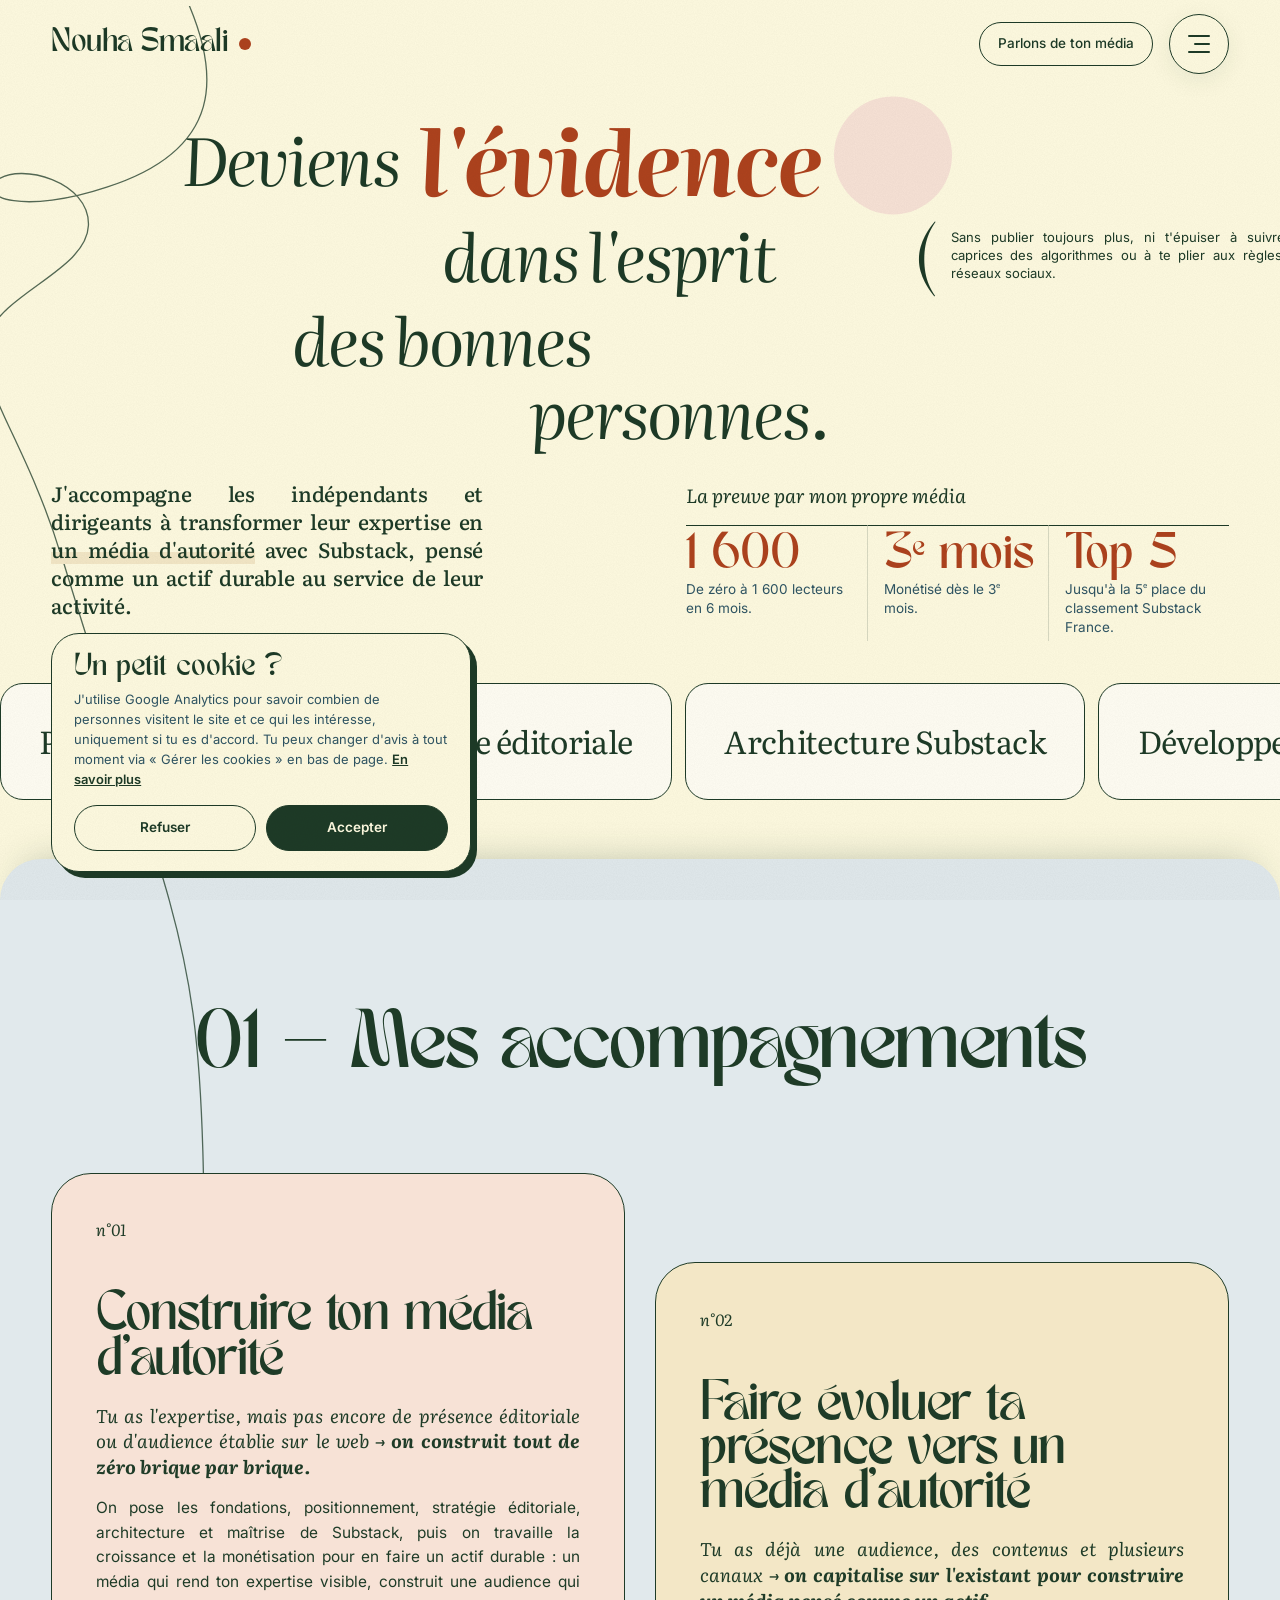
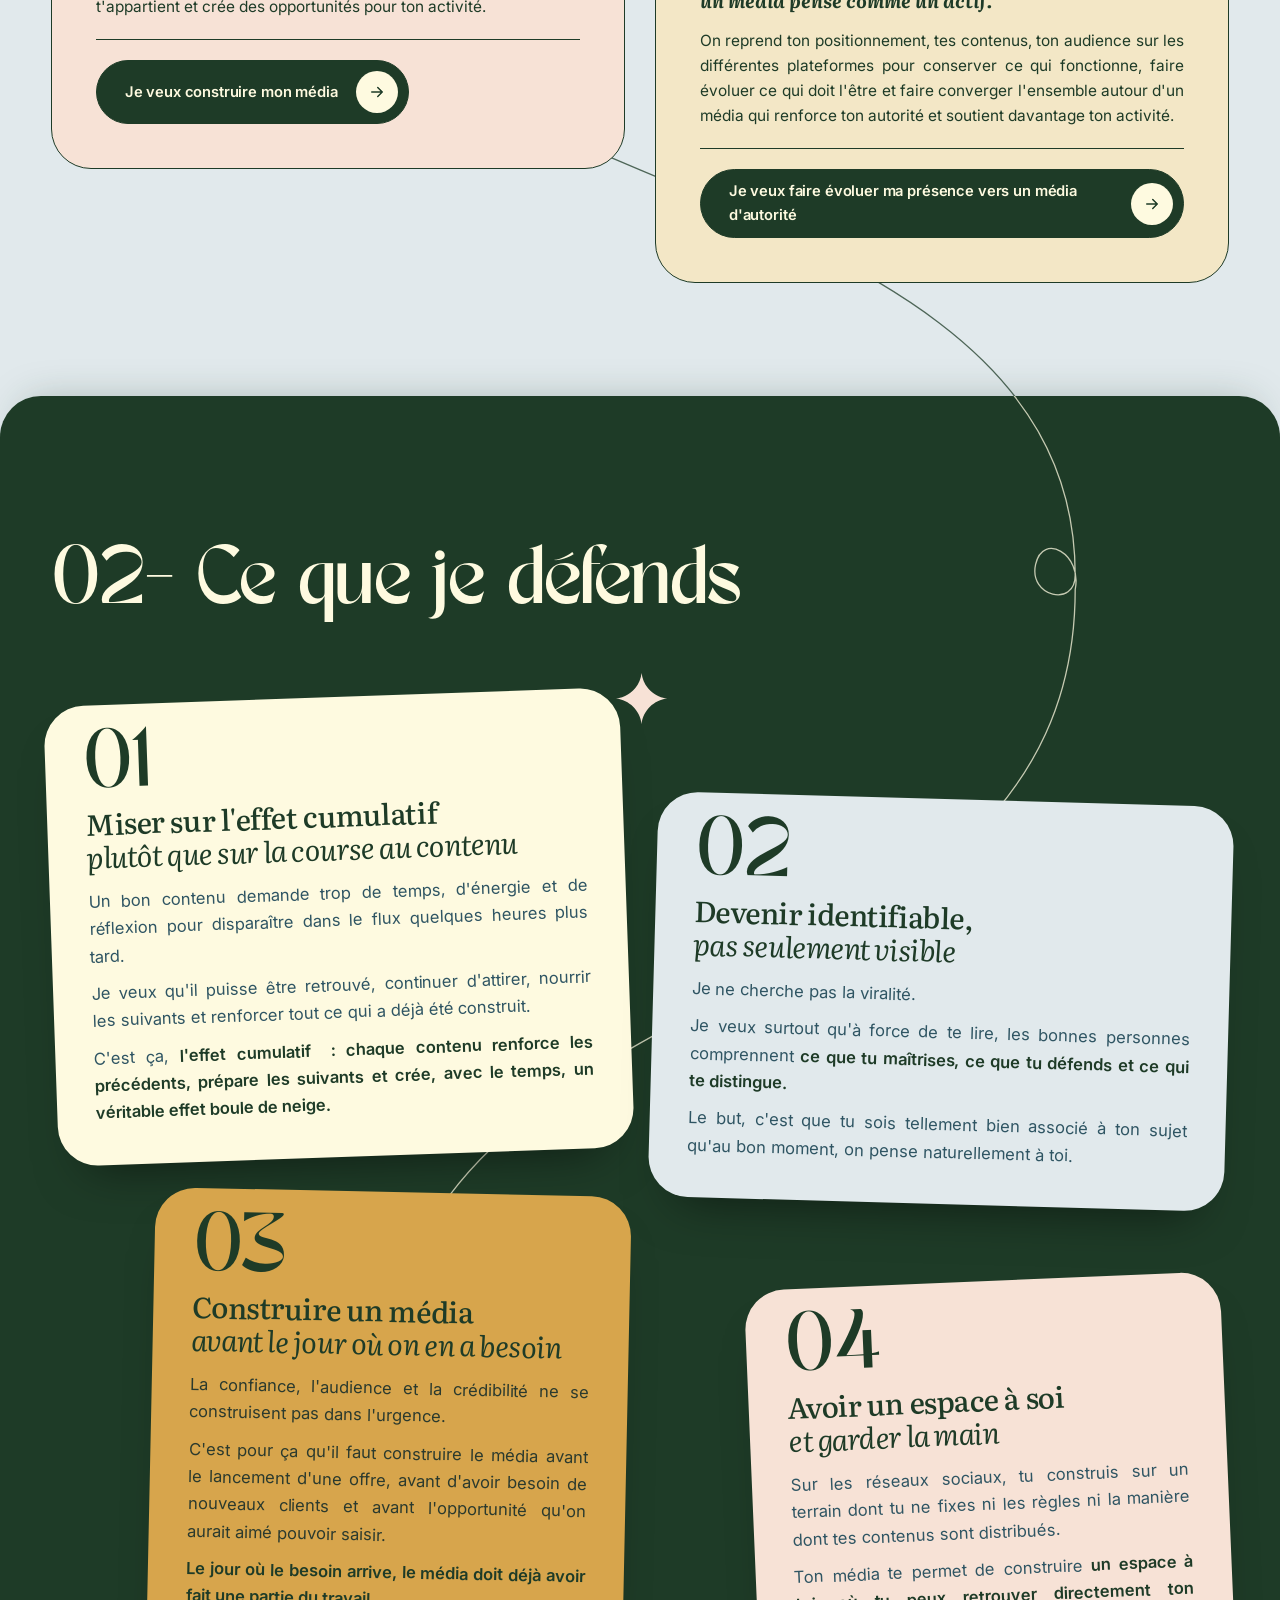
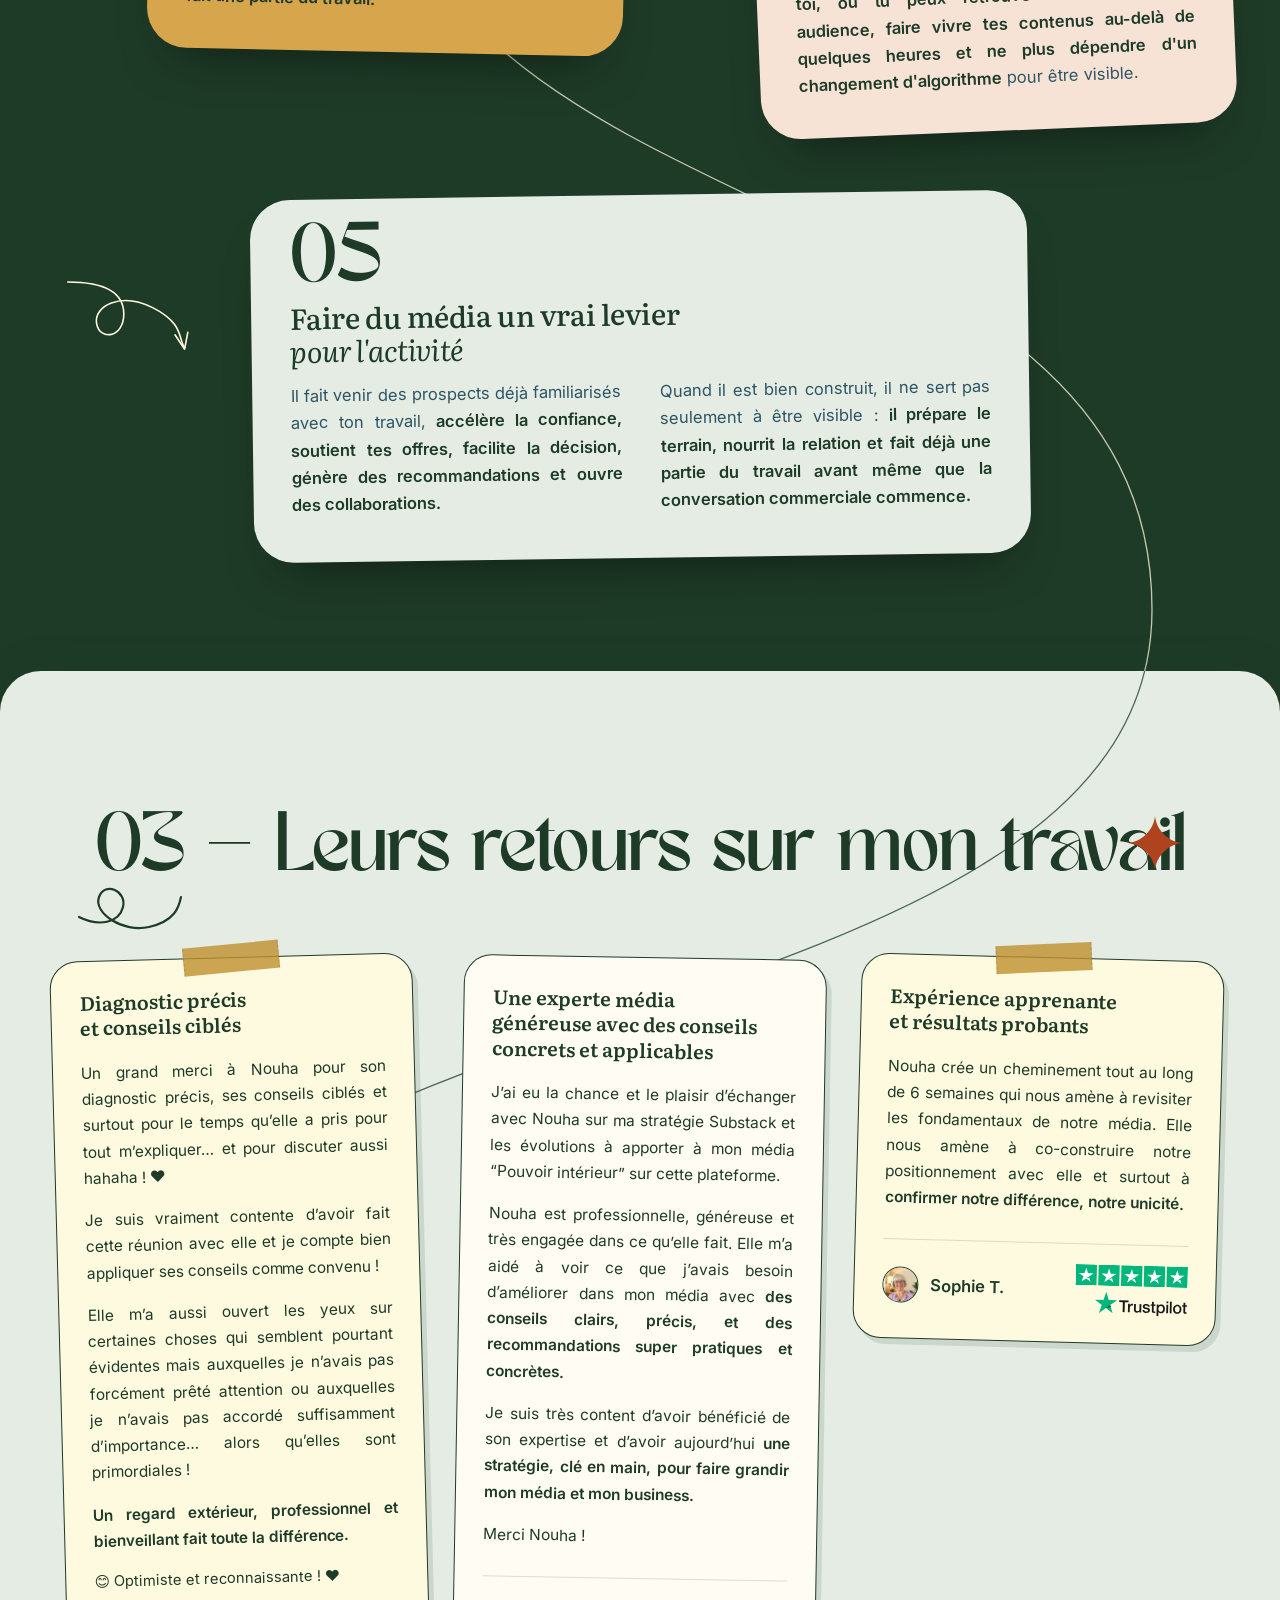
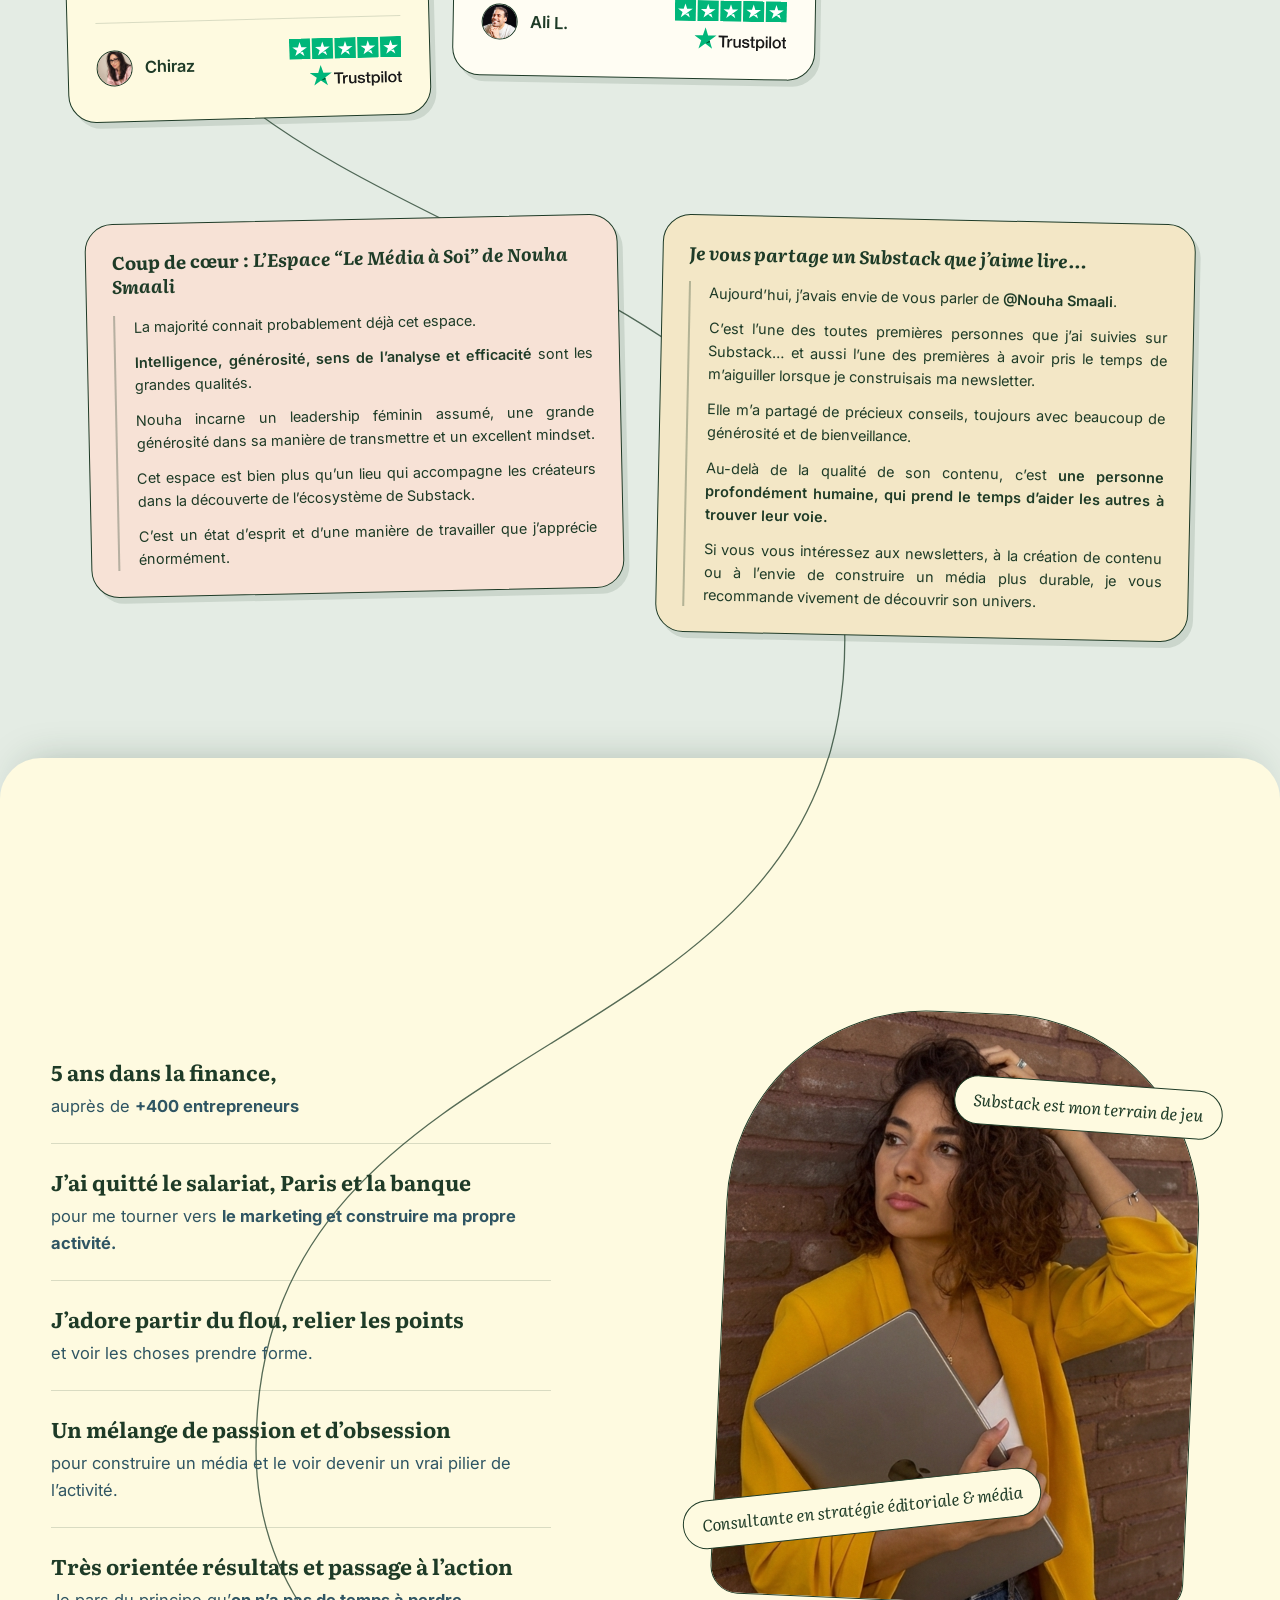
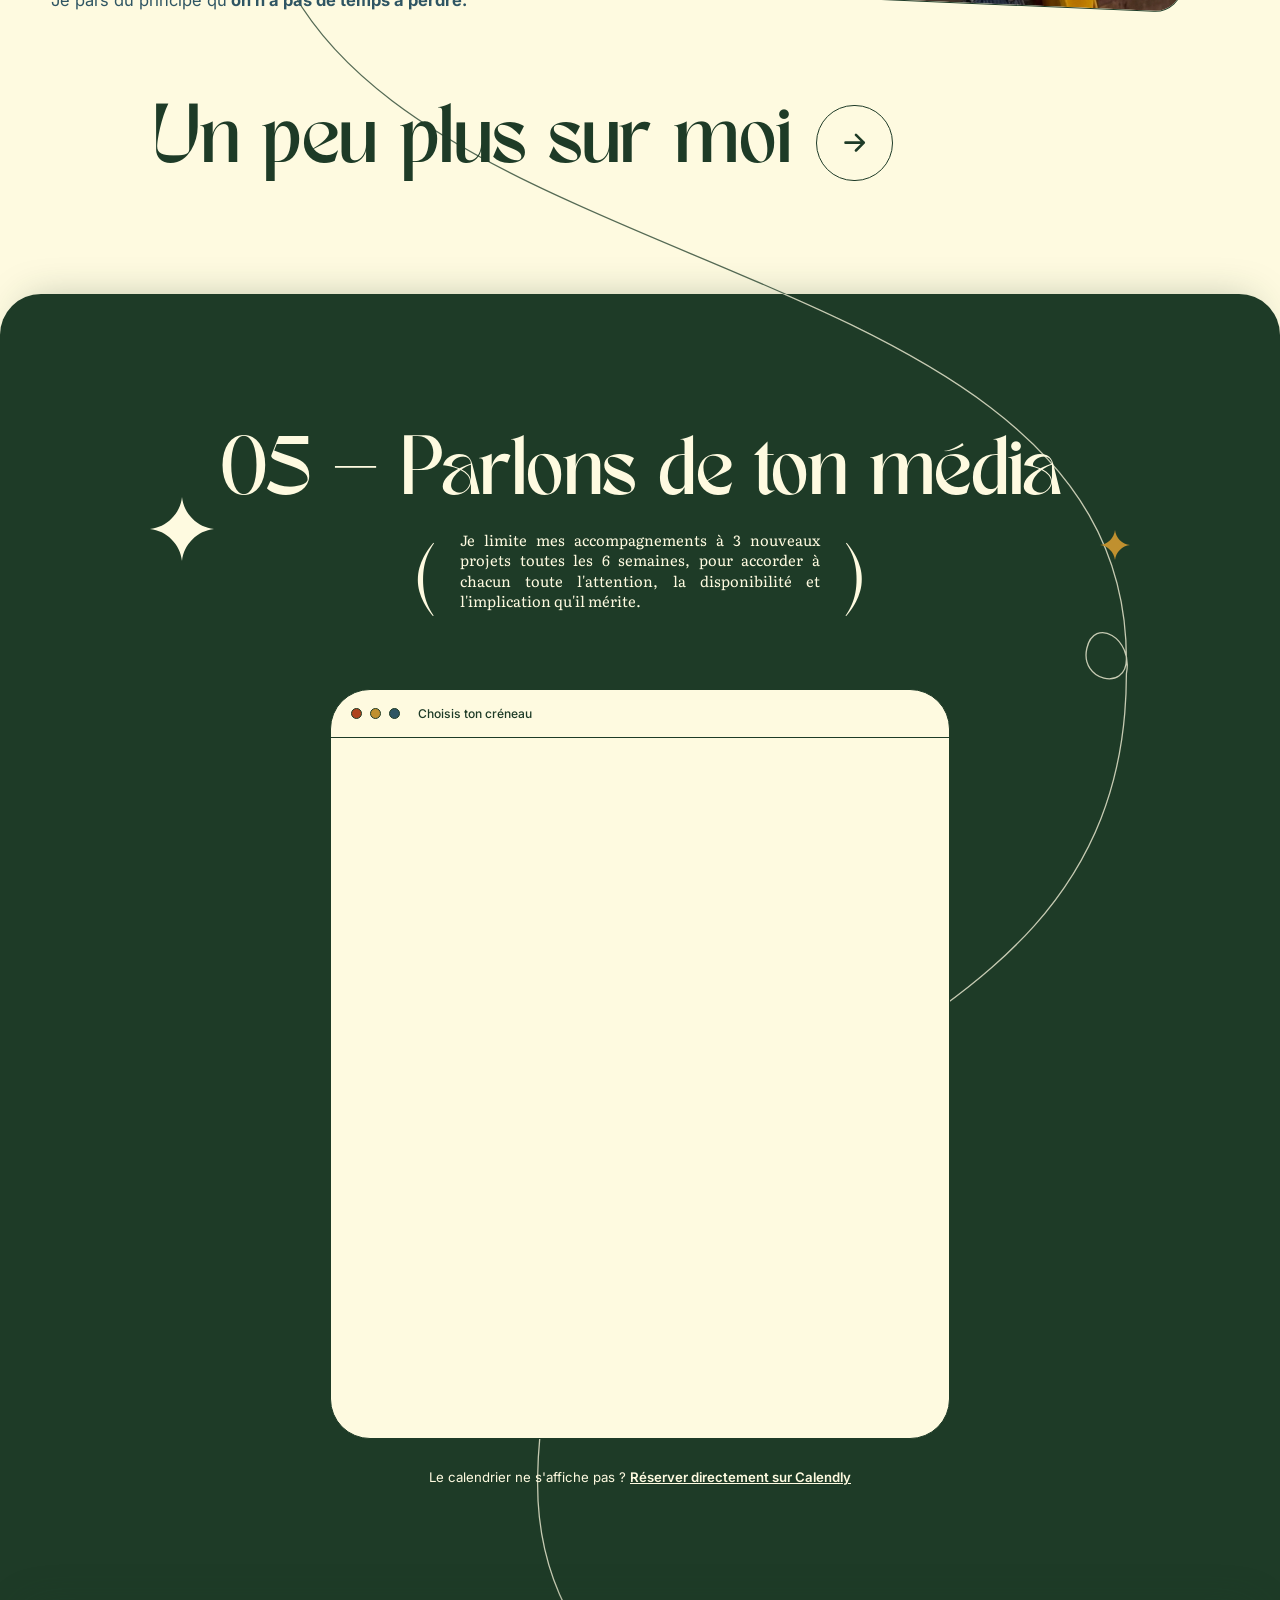
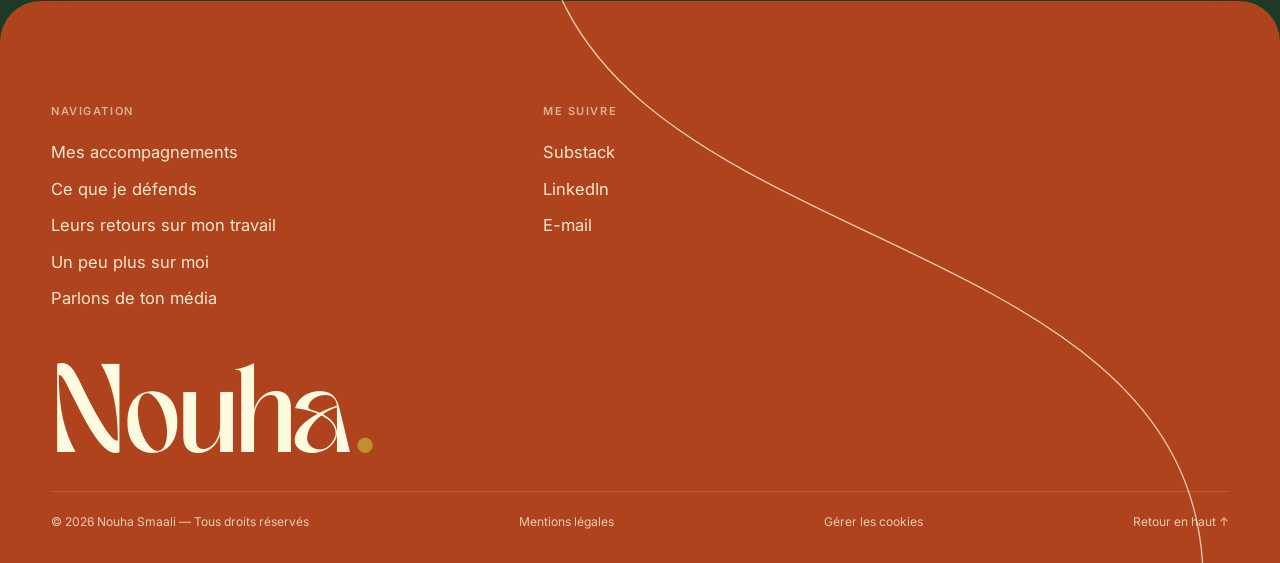
==== commit 6703163e: "Add cookie consent banner and consent-gated Google Analytics 4 - New assets/js/consent.js on all pag" ====
--- a/index.html
+++ b/index.html
@@ -1,15 +1,6 @@
 <!doctype html>
 <html lang="fr">
 <head>
-  <!-- Google tag (gtag.js) -->
-<script async src="https://www.googletagmanager.com/gtag/js?id=G-0LGFB6K74L"></script>
-<script>
-  window.dataLayer = window.dataLayer || [];
-  function gtag(){dataLayer.push(arguments);}
-  gtag('js', new Date());
-
-  gtag('config', 'G-0LGFB6K74L');
-</script>
   <meta charset="utf-8">
   <meta name="viewport" content="width=device-width, initial-scale=1">
   <title>Nouha Smaali — Fais de ta présence un média sur Substack</title>
@@ -364,7 +355,7 @@
         <div class="calendly-shell" data-reveal>
           <div class="calendly-shell__bar" aria-hidden="true"><i></i><i></i><i></i><span>Choisis ton créneau</span></div>
           <div class="calendly-inline-widget"
-               data-url="https://calendly.com/nouhasmaali/nouvelle-reunion?hide_gdpr_banner=1&amp;background_color=fefae0&amp;text_color=1e3b27&amp;primary_color=ae431e">
+               data-url="https://calendly.com/nouhasmaali/nouvelle-reunion?background_color=fefae0&amp;text_color=1e3b27&amp;primary_color=ae431e">
             <div class="calendly-placeholder">
               <span class="loader" aria-hidden="true"></span>
               <p>Chargement du calendrier…</p>
@@ -403,6 +394,7 @@
       <div class="footer__bottom">
         <span>© <span data-year>2026</span> Nouha Smaali — Tous droits réservés</span>
         <a href="mentions-legales.html">Mentions légales</a>
+        <button type="button" class="footer__cookies" data-cookie-settings>Gérer les cookies</button>
         <a href="#top">Retour en haut ↑</a>
       </div>
     </div>
@@ -417,6 +409,7 @@
     <p class="video-modal__caption"></p>
   </dialog>
 
+  <script src="assets/js/consent.js" defer></script>
   <script src="assets/js/main.js" defer></script>
 </body>
 </html>
--- a/assets/css/style.css
+++ b/assets/css/style.css
@@ -3251,3 +3251,60 @@
 .rollout__intro .booking__paren {
   font-size: 2rem;
 }
+
+/* ==========================================================================
+   Bandeau cookies
+   ========================================================================== */
+.cookie-banner {
+  position: fixed;
+  left: var(--gutter);
+  bottom: clamp(16px, 2.5vw, 28px);
+  z-index: 95;
+  width: min(420px, calc(100vw - 2 * var(--gutter)));
+  padding: 22px 22px 20px;
+  background: var(--paper);
+  color: var(--ink);
+  border: 1.5px solid var(--ink);
+  border-radius: var(--radius);
+  box-shadow: 6px 6px 0 var(--ink);
+  opacity: 0;
+  transform: translateY(20px);
+  transition: opacity 0.35s var(--ease), transform 0.35s var(--ease);
+}
+.cookie-banner.is-open { opacity: 1; transform: none; }
+.cookie-banner__title {
+  font-family: var(--font-accent);
+  font-weight: 700;
+  font-synthesis: none;
+  font-size: 1.5rem;
+  line-height: 1.1;
+  margin-bottom: 8px;
+}
+.cookie-banner__text { font-size: 0.88rem; line-height: 1.55; color: var(--ink-2); text-align: left !important; }
+.cookie-banner__text a { color: var(--ink); font-weight: 600; }
+.cookie-banner__actions { display: grid; grid-template-columns: 1fr 1fr; gap: 10px; margin-top: 16px; }
+.cookie-banner__btn {
+  min-height: 46px;
+  padding: 10px 16px;
+  border: 1.5px solid var(--ink);
+  border-radius: 999px;
+  background: var(--paper);
+  color: var(--ink);
+  font-family: var(--font-body);
+  font-size: 0.92rem;
+  font-weight: 600;
+  transition: background 0.25s, color 0.25s;
+}
+.cookie-banner__btn:hover, .cookie-banner__btn:focus-visible { background: var(--ink); color: var(--paper); }
+.cookie-banner__btn--accept { background: var(--ink); color: var(--paper); }
+.cookie-banner__btn--accept:hover, .cookie-banner__btn--accept:focus-visible { background: var(--accent); border-color: var(--accent); }
+
+.footer__cookies, .link-button {
+  padding: 0;
+  font: inherit;
+  color: inherit;
+  text-decoration: none;
+  cursor: pointer;
+}
+.footer__cookies:hover { text-decoration: underline; }
+.link-button { font-weight: 600; text-decoration: underline; }
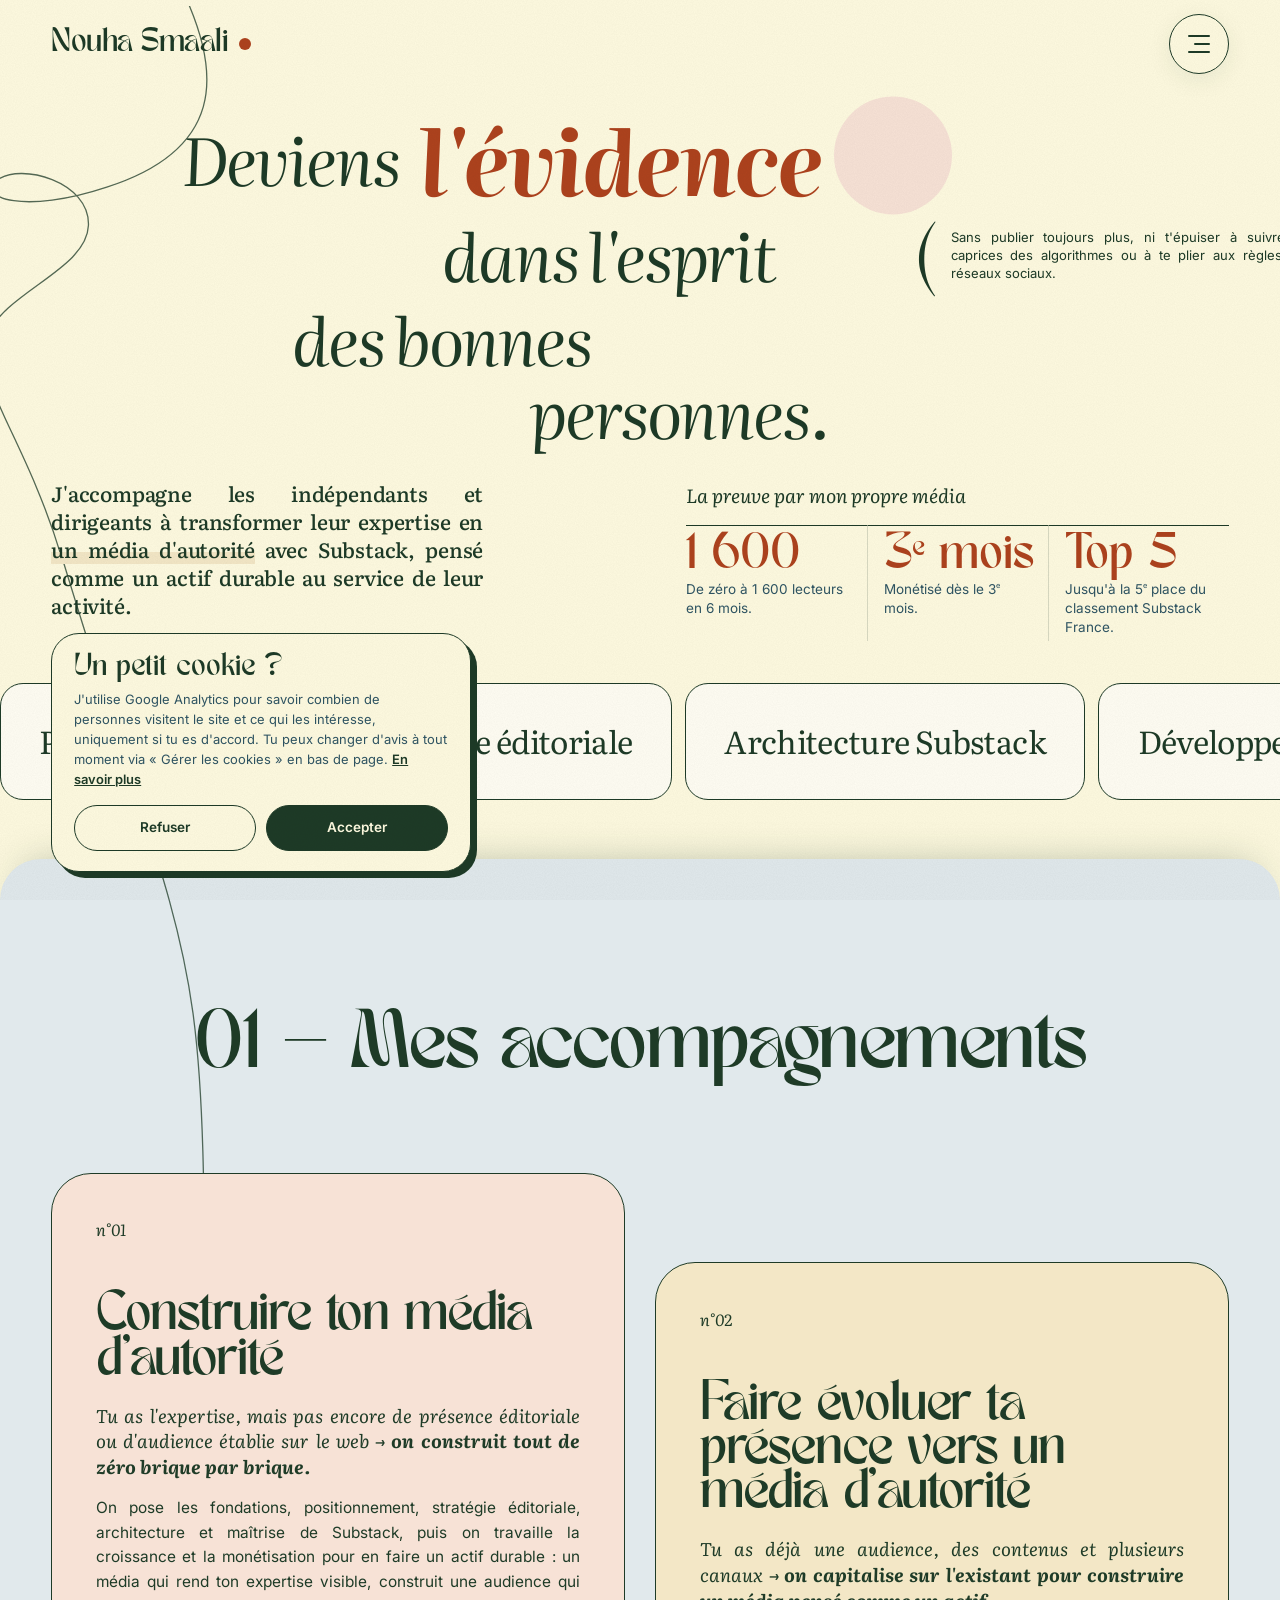
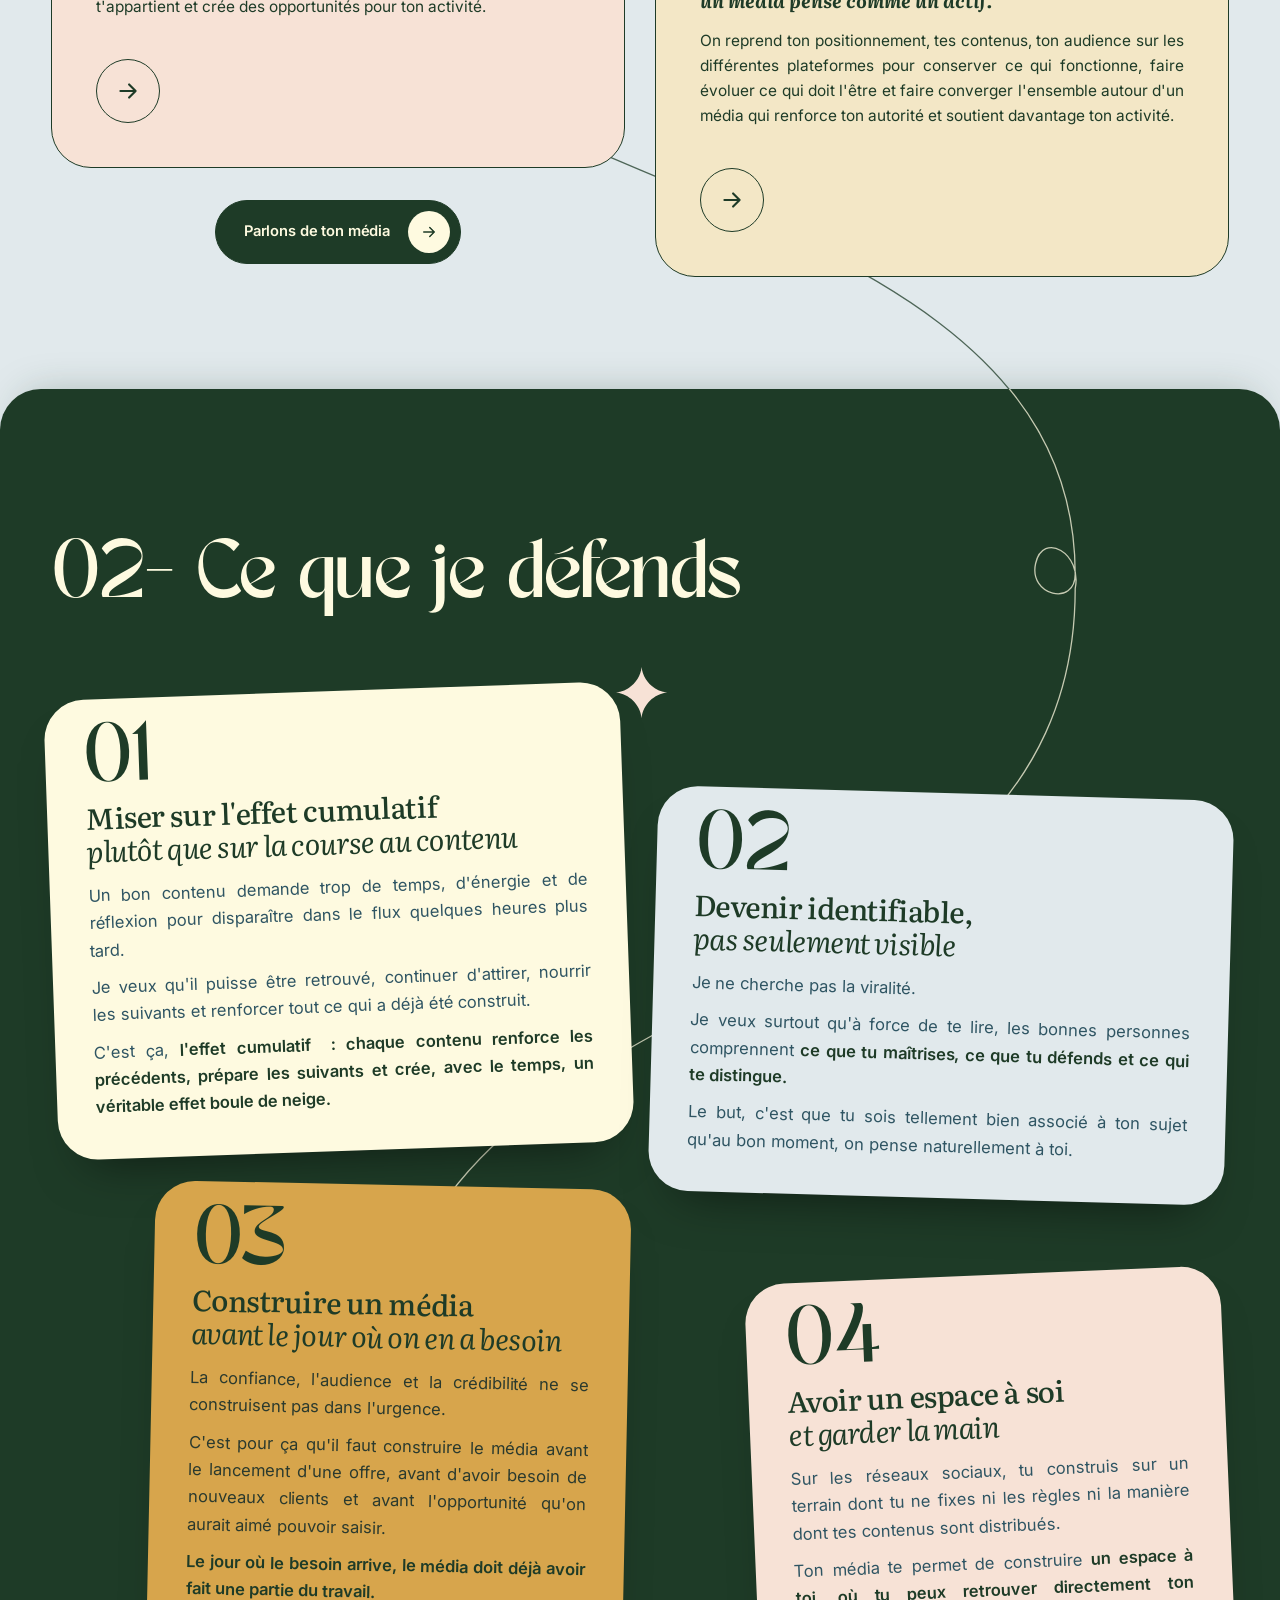
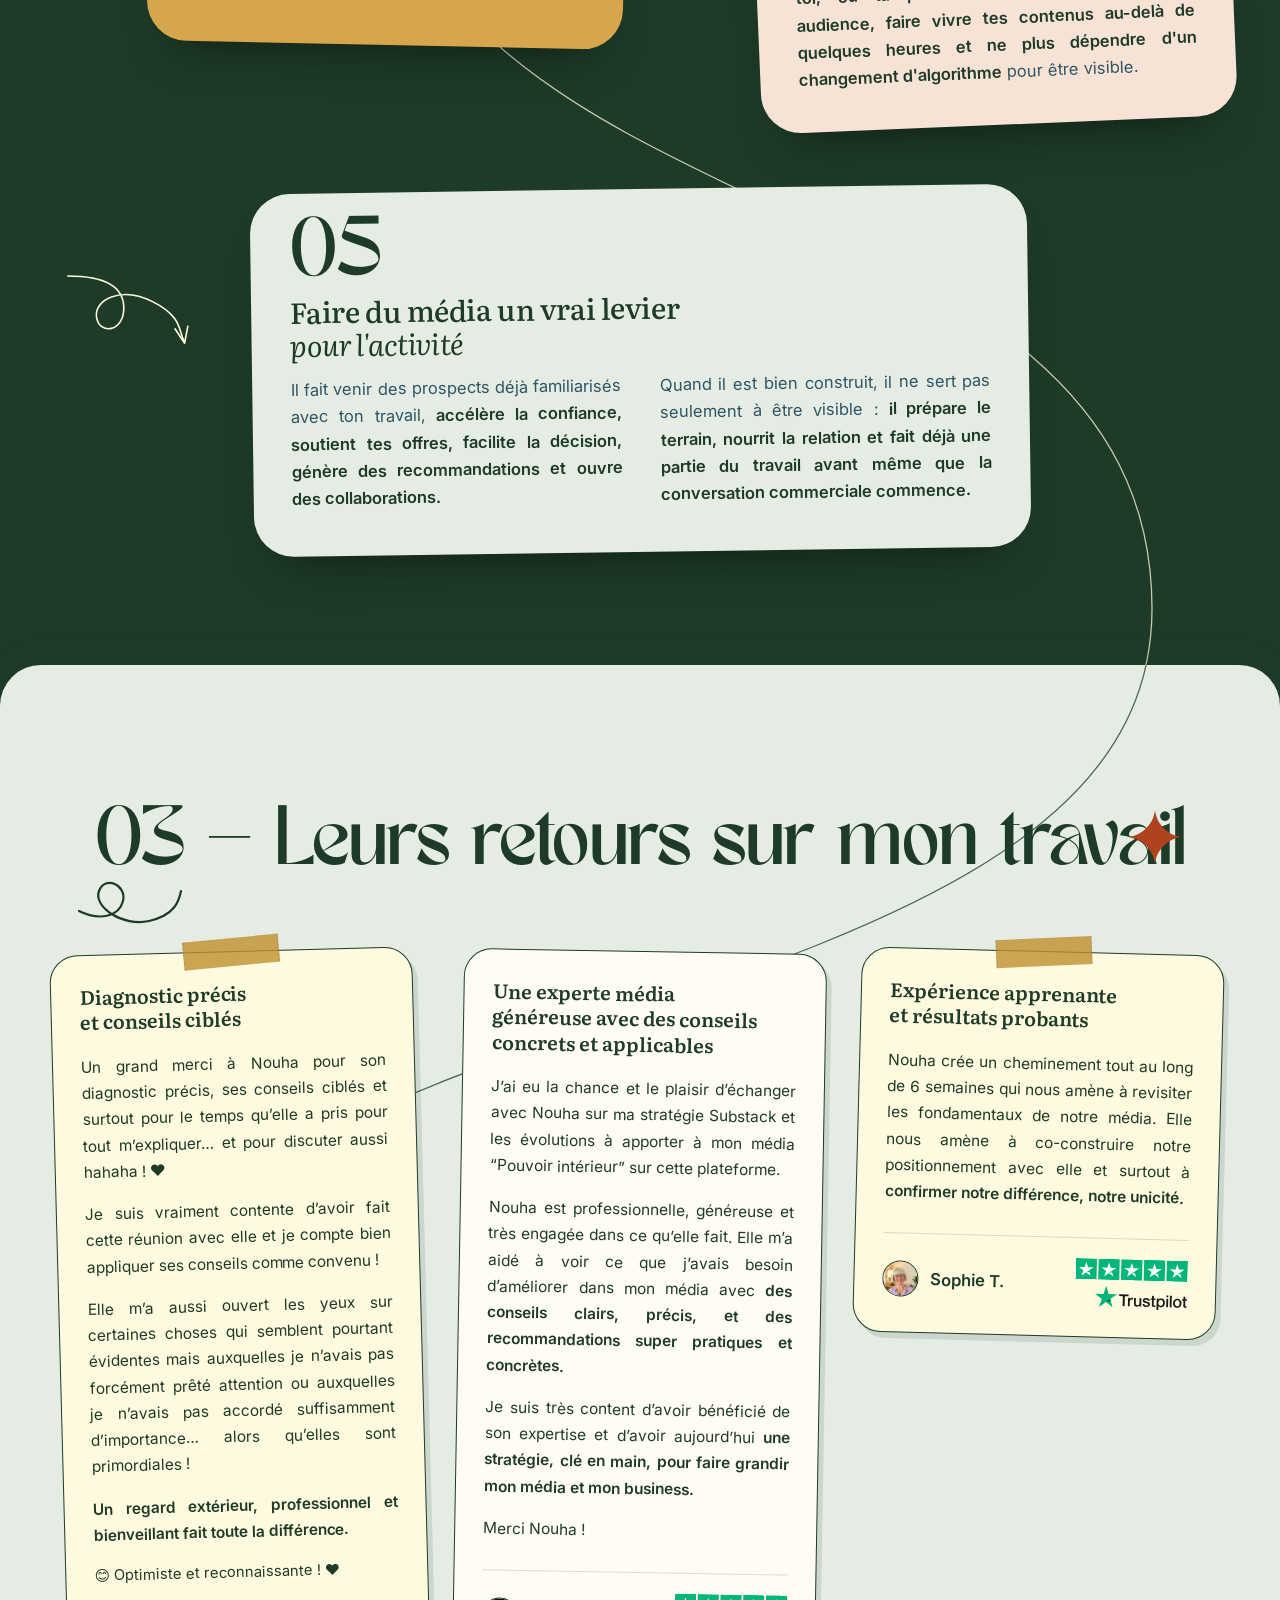
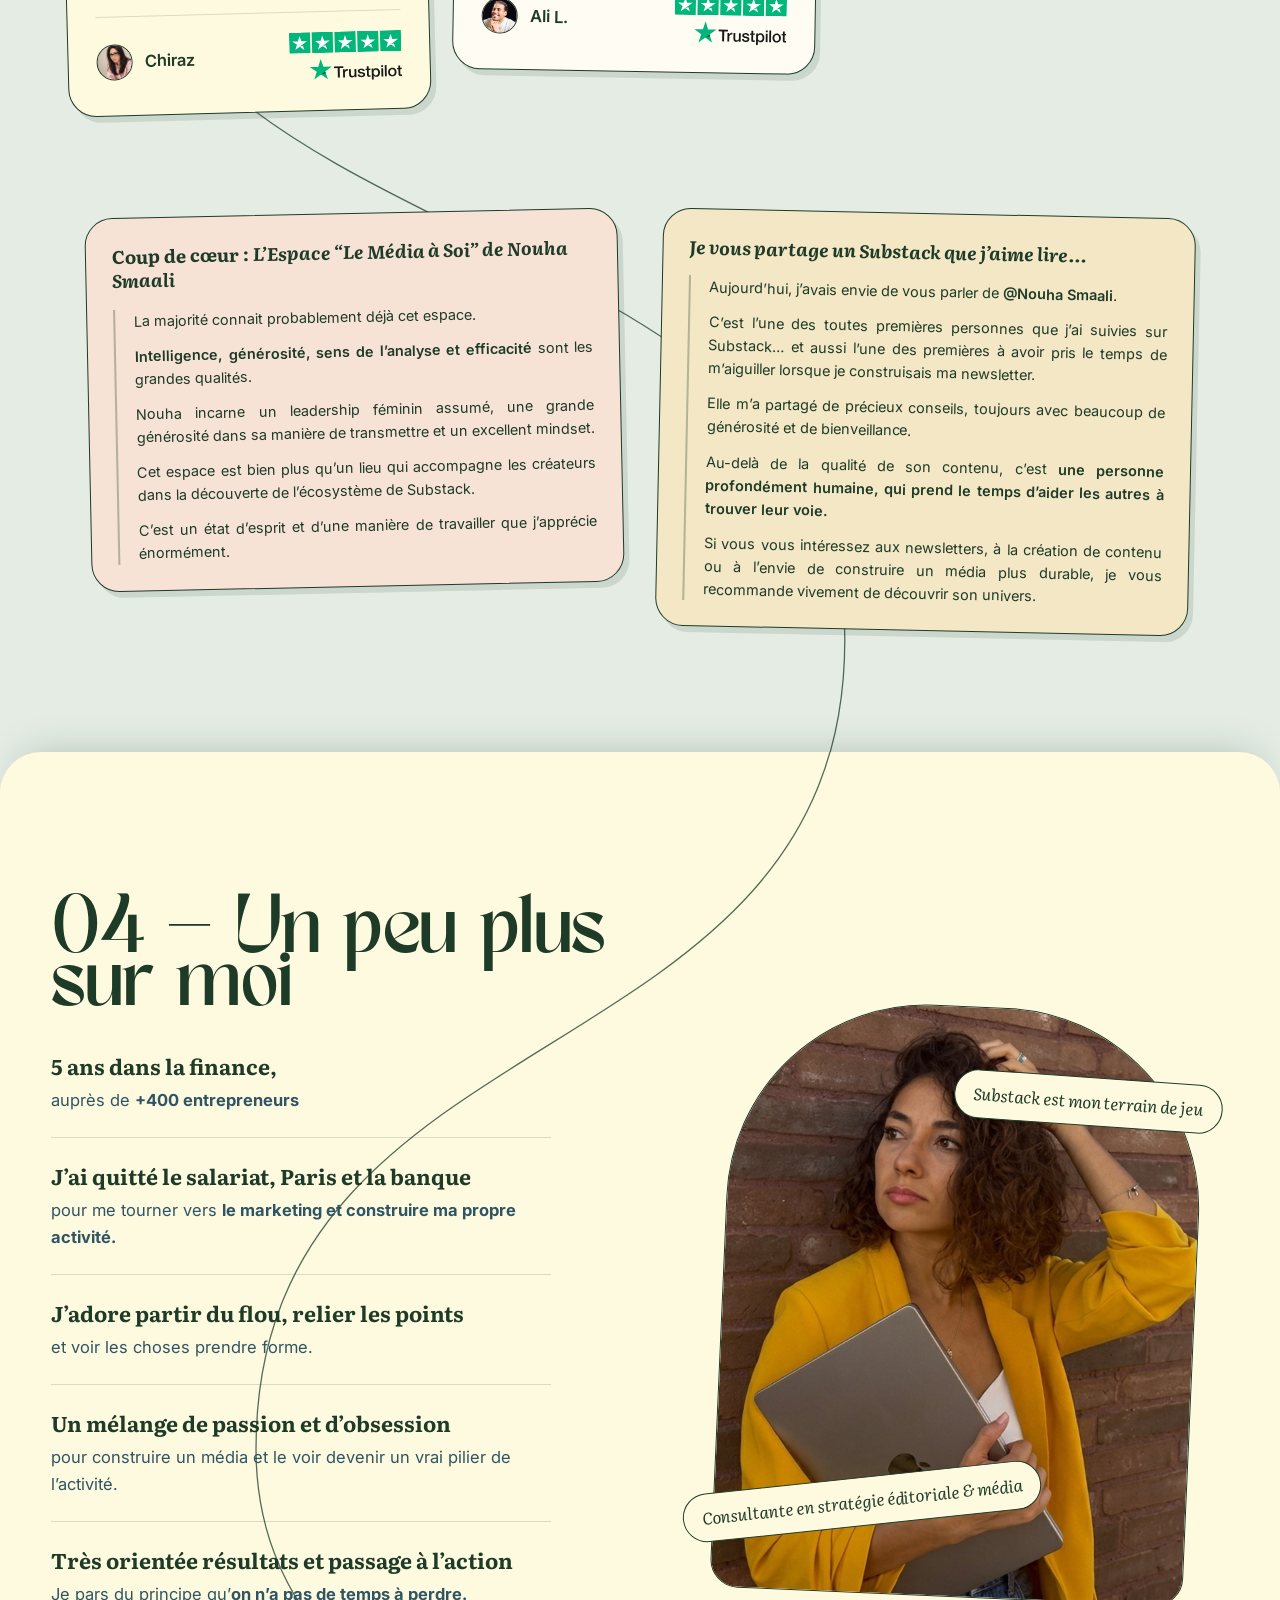
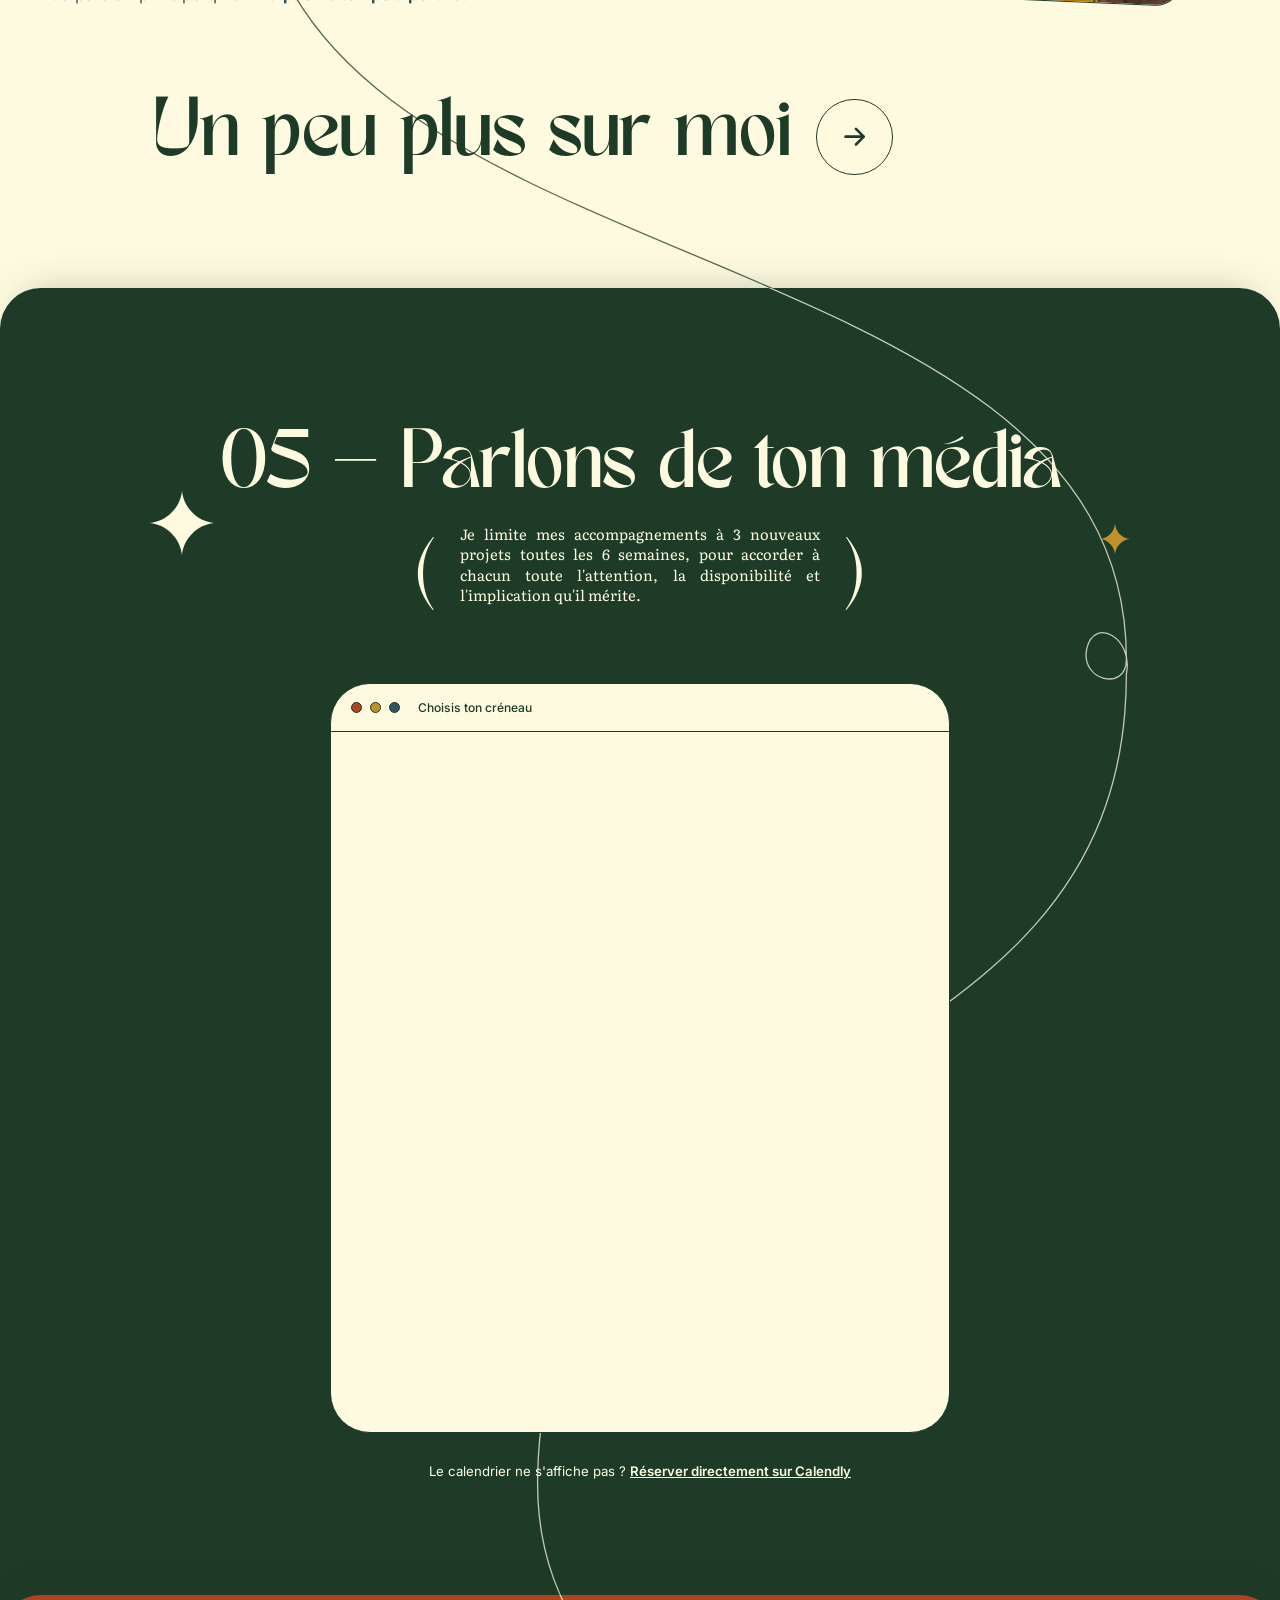
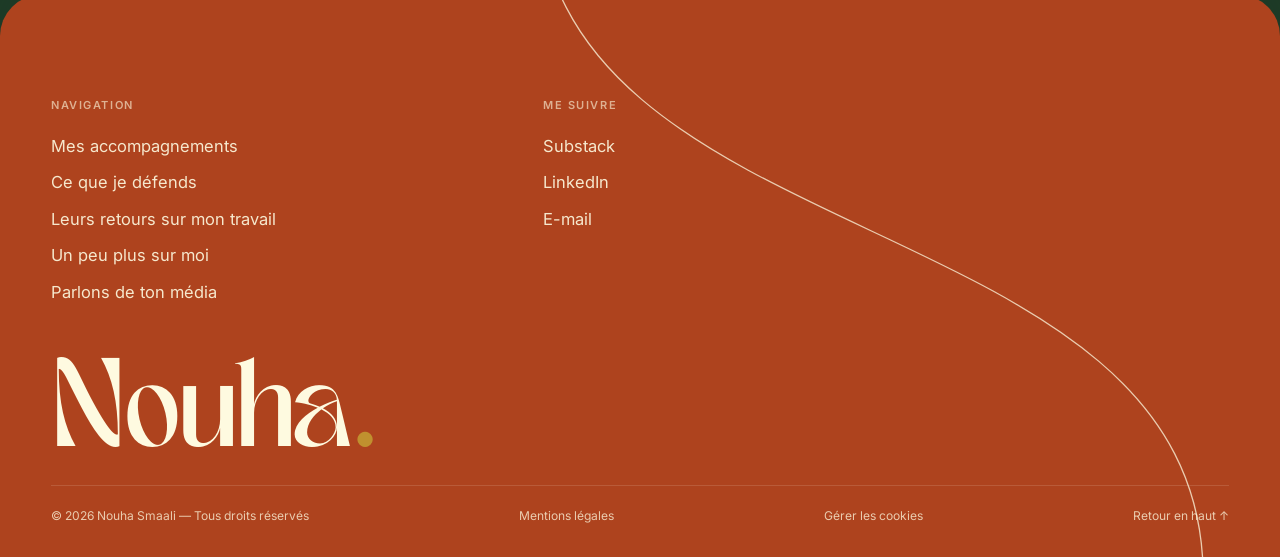
==== commit 7e37108f: "local changes" ====
--- a/index.html
+++ b/index.html
@@ -25,7 +25,6 @@
   <header class="site-header">
     <div class="container">
       <a class="logo" href="index.html" aria-label="Nouha Smaali — accueil">Nouha Smaali <span class="logo__dot" aria-hidden="true"></span></a>
-      <a class="header-cta" href="#rendez-vous">Parlons de ton média</a>
     </div>
   </header>
 
@@ -144,20 +143,28 @@
         </div>
 
         <div class="offers">
-          <article class="offer offer--build" data-reveal data-detail="accompagnement-construire.html">
-            <a class="offer__details-link" href="accompagnement-construire.html" aria-label="Voir le détail de l'accompagnement Construire ton média"></a>
-            <div class="offer__top">
-              <span class="offer__num">n°01</span>
-            </div>
-            <h3 class="offer__title">Construire <em>ton</em> média d'autorité</h3>
-            <p class="offer__lede">Tu as l'expertise, mais pas encore de présence éditoriale ou d'audience établie sur le web → <strong>on construit tout de zéro brique par brique.</strong></p>
-            <p class="offer__promise">On pose les fondations, positionnement, stratégie éditoriale, architecture et maîtrise de Substack, puis on travaille la croissance et la monétisation pour en faire un actif durable&nbsp;: un média qui rend ton expertise visible, construit une audience qui t'appartient et crée des opportunités pour ton activité.</p>
-            <div class="offer__bottom offer__bottom--cta">
-              <a class="btn" href="index.html#rendez-vous">Je veux construire mon média
+          <div class="offers__build-column">
+            <article class="offer offer--build" data-reveal data-detail="accompagnement-construire.html">
+              <a class="offer__details-link" href="accompagnement-construire.html" aria-label="Voir le détail de l'accompagnement Construire ton média"></a>
+              <div class="offer__top">
+                <span class="offer__num">n°01</span>
+              </div>
+              <h3 class="offer__title">Construire <em>ton</em> média d'autorité</h3>
+              <p class="offer__lede">Tu as l'expertise, mais pas encore de présence éditoriale ou d'audience établie sur le web → <strong>on construit tout de zéro brique par brique.</strong></p>
+              <p class="offer__promise">On pose les fondations, positionnement, stratégie éditoriale, architecture et maîtrise de Substack, puis on travaille la croissance et la monétisation pour en faire un actif durable&nbsp;: un média qui rend ton expertise visible, construit une audience qui t'appartient et crée des opportunités pour ton activité.</p>
+              <div class="offer__bottom offer__bottom--cta">
+                <a class="big-link offer__booking" href="index.html#rendez-vous" aria-label="Je veux construire mon média">
+                  <span class="big-link__arrow" aria-hidden="true"><svg viewBox="0 0 24 24" fill="none" stroke="currentColor" stroke-width="2" stroke-linecap="round" stroke-linejoin="round"><path d="M5 12h14M13 6l6 6-6 6"/></svg></span>
+                </a>
+              </div>
+            </article>
+
+            <div class="offers__cta" data-reveal>
+              <a class="btn" href="#rendez-vous">Parlons de ton média
                 <span class="btn__icon" aria-hidden="true"><svg viewBox="0 0 24 24" fill="none" stroke="currentColor" stroke-width="2" stroke-linecap="round" stroke-linejoin="round" aria-hidden="true"><path d="M5 12h14M13 6l6 6-6 6"/></svg></span>
               </a>
             </div>
-          </article>
+          </div>
 
           <article class="offer offer--grow" data-reveal style="--delay:.1s" data-detail="accompagnement-transformer.html">
             <a class="offer__details-link" href="accompagnement-transformer.html" aria-label="Voir le détail de l'accompagnement Transformer ton média"></a>
@@ -168,8 +175,8 @@
             <p class="offer__lede">Tu as déjà une audience, des contenus et plusieurs canaux → <strong>on capitalise sur l'existant pour construire un média pensé comme un actif.</strong></p>
             <p class="offer__promise">On reprend ton positionnement, tes contenus, ton audience sur les différentes plateformes pour conserver ce qui fonctionne, faire évoluer ce qui doit l'être et faire converger l'ensemble autour d'un média qui renforce ton autorité et soutient davantage ton activité.</p>
             <div class="offer__bottom offer__bottom--cta">
-              <a class="btn" href="index.html#rendez-vous">Je veux faire évoluer ma présence vers un média d'autorité
-                <span class="btn__icon" aria-hidden="true"><svg viewBox="0 0 24 24" fill="none" stroke="currentColor" stroke-width="2" stroke-linecap="round" stroke-linejoin="round" aria-hidden="true"><path d="M5 12h14M13 6l6 6-6 6"/></svg></span>
+              <a class="big-link offer__booking" href="index.html#rendez-vous" aria-label="Je veux faire évoluer ma présence vers un média d'autorité">
+                <span class="big-link__arrow" aria-hidden="true"><svg viewBox="0 0 24 24" fill="none" stroke="currentColor" stroke-width="2" stroke-linecap="round" stroke-linejoin="round"><path d="M5 12h14M13 6l6 6-6 6"/></svg></span>
               </a>
             </div>
           </article>
--- a/assets/css/style.css
+++ b/assets/css/style.css
@@ -1041,9 +1041,11 @@
   transition: transform 0.6s var(--ease), box-shadow 0.6s var(--ease), background 0.5s;
   isolation: isolate;
 }
-.offer--build { grid-column: 1 / span 6; grid-row: 1 / span 2; align-self: start; }
+.offers__build-column { grid-column: 1 / span 6; grid-row: 1 / span 2; align-self: start; display: grid; gap: 32px; min-width: 0; }
+.offer--build { align-self: start; }
 .offer--grow { --offer-bg: var(--butter); grid-column: 7 / span 6; grid-row: 1 / span 2; align-self: start; margin-top: clamp(48px, 7vw, 110px); }
-.offers__cta { grid-column: 1 / span 5; grid-row: 3; align-self: center; padding-right: 24px; }
+.offers__cta { justify-self: center; }
+.offers__cta .btn { min-height: 56px; }
 .offer:hover, .offer:focus-within {
   transform: translate(-6px, -6px);
   box-shadow: 12px 12px 0 var(--ink);
@@ -1121,7 +1123,19 @@
   position: relative;
   z-index: 3;
 }
-.offer > .offer__bottom--cta { z-index: 4; }
+.offer > .offer__bottom--cta { z-index: 4; border-top: 0; }
+.offer__booking.big-link {
+  width: 64px;
+  height: 64px;
+}
+.offer__booking .big-link__arrow { width: 64px; height: 64px; }
+.offer__booking:is(:hover, :focus-visible, :active) .big-link__arrow {
+  background: var(--accent);
+  color: var(--accent-ink);
+  transform: rotate(-45deg);
+}
+.offer__booking:active .big-link__arrow { transform: rotate(-45deg) scale(0.94); }
+.offer__booking:focus-visible { outline: 3px solid var(--ink); outline-offset: 4px; }
 .offer__for { font-size: 0.98rem; max-width: 40ch; color: var(--ink); }
 .offer__for strong { display: block; font-size: 0.75rem; letter-spacing: 0.12em; text-transform: uppercase; margin-bottom: 4px; }
 .offer__arrow {
@@ -2514,7 +2528,7 @@
   .offer { min-height: 0; }
   .offer--grow { margin-top: 0; margin-left: clamp(0px, 6vw, 60px); }
   .offer--build { margin-right: clamp(0px, 6vw, 60px); }
-  .offers__cta { order: 3; padding-right: 0; }
+  .offers__build-column { gap: 24px; }
 
   .principles { display: flex; flex-direction: column; gap: 64px; }
   .principle--2, .principle--4 { margin-left: 10%; }
@@ -3295,9 +3309,9 @@
   font-weight: 600;
   transition: background 0.25s, color 0.25s;
 }
-.cookie-banner__btn:hover, .cookie-banner__btn:focus-visible { background: var(--ink); color: var(--paper); }
+.cookie-banner__btn:hover, .cookie-banner__btn:focus-visible { background: var(--accent); border-color: var(--accent); color: var(--paper); }
 .cookie-banner__btn--accept { background: var(--ink); color: var(--paper); }
-.cookie-banner__btn--accept:hover, .cookie-banner__btn--accept:focus-visible { background: var(--accent); border-color: var(--accent); }
+.cookie-banner__btn--accept:hover, .cookie-banner__btn--accept:focus-visible { background: var(--ink); border-color: var(--ink); }
 
 .footer__cookies, .link-button {
   padding: 0;
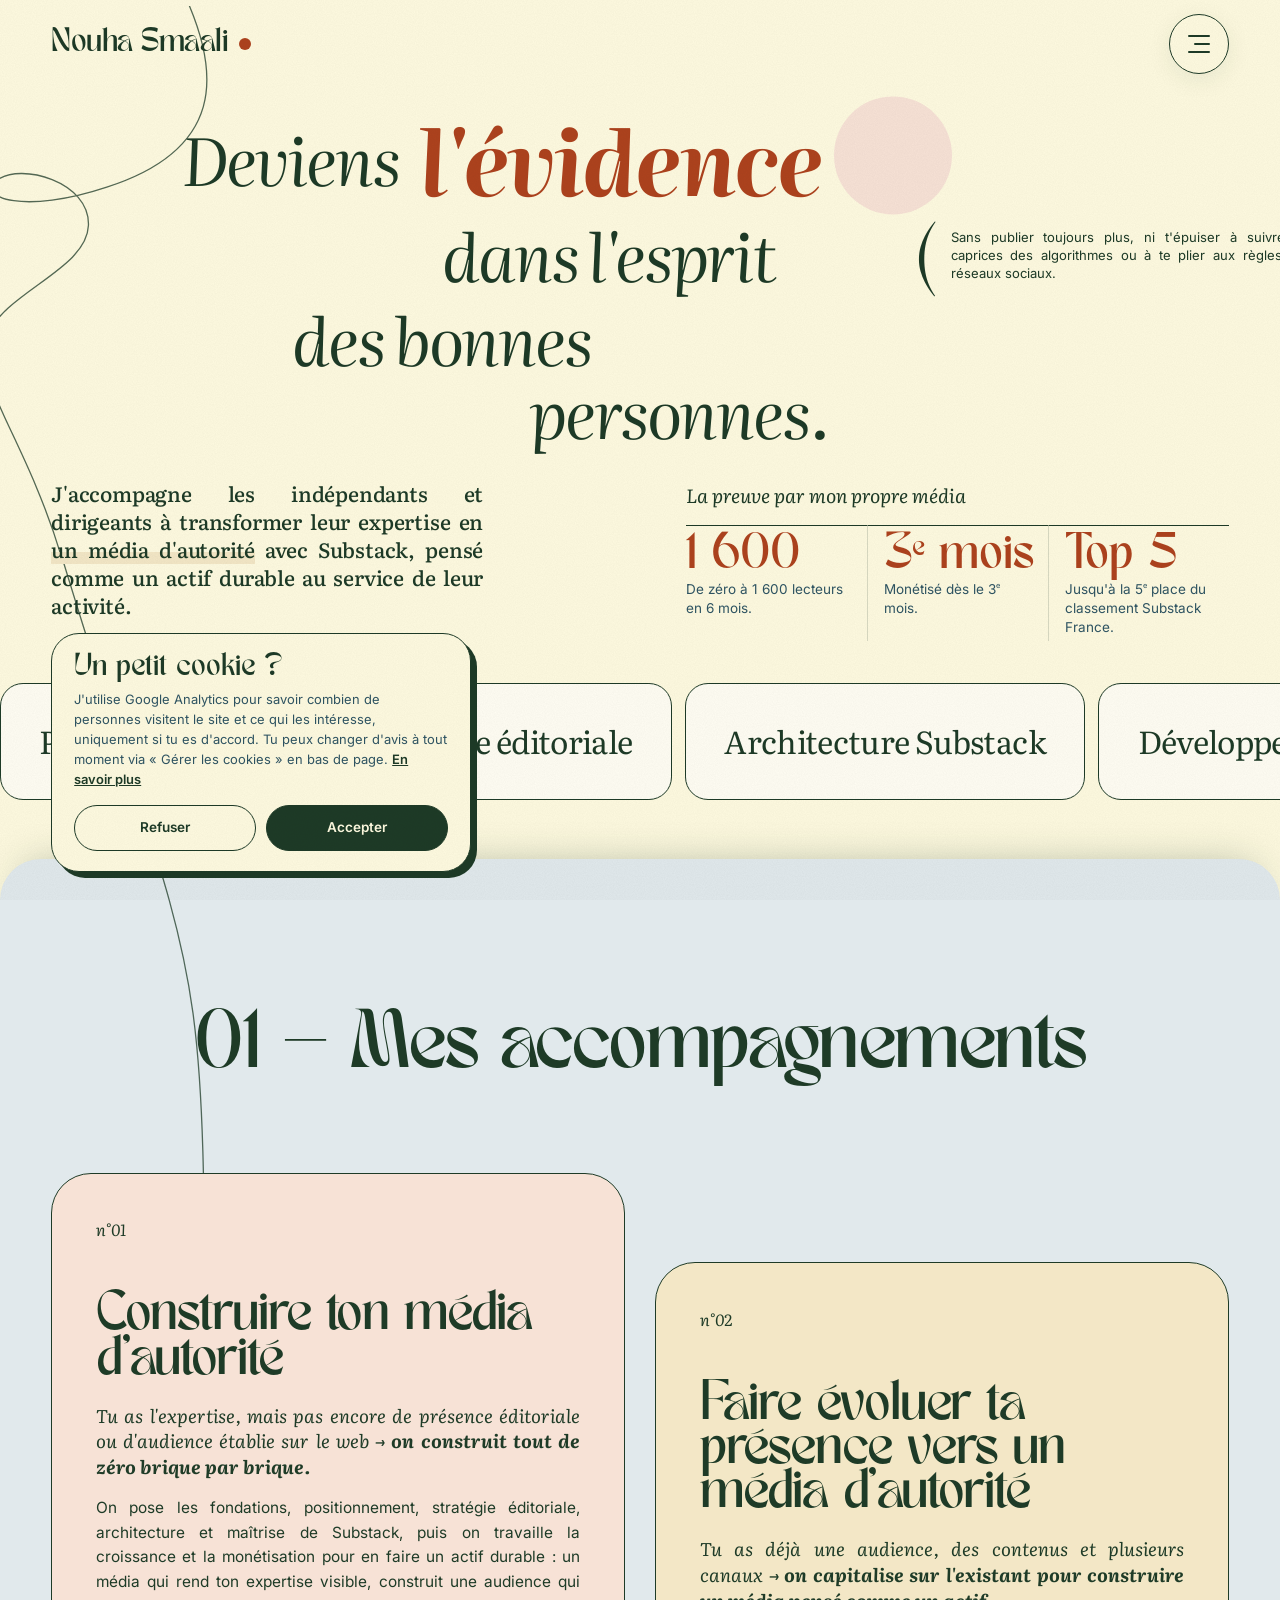
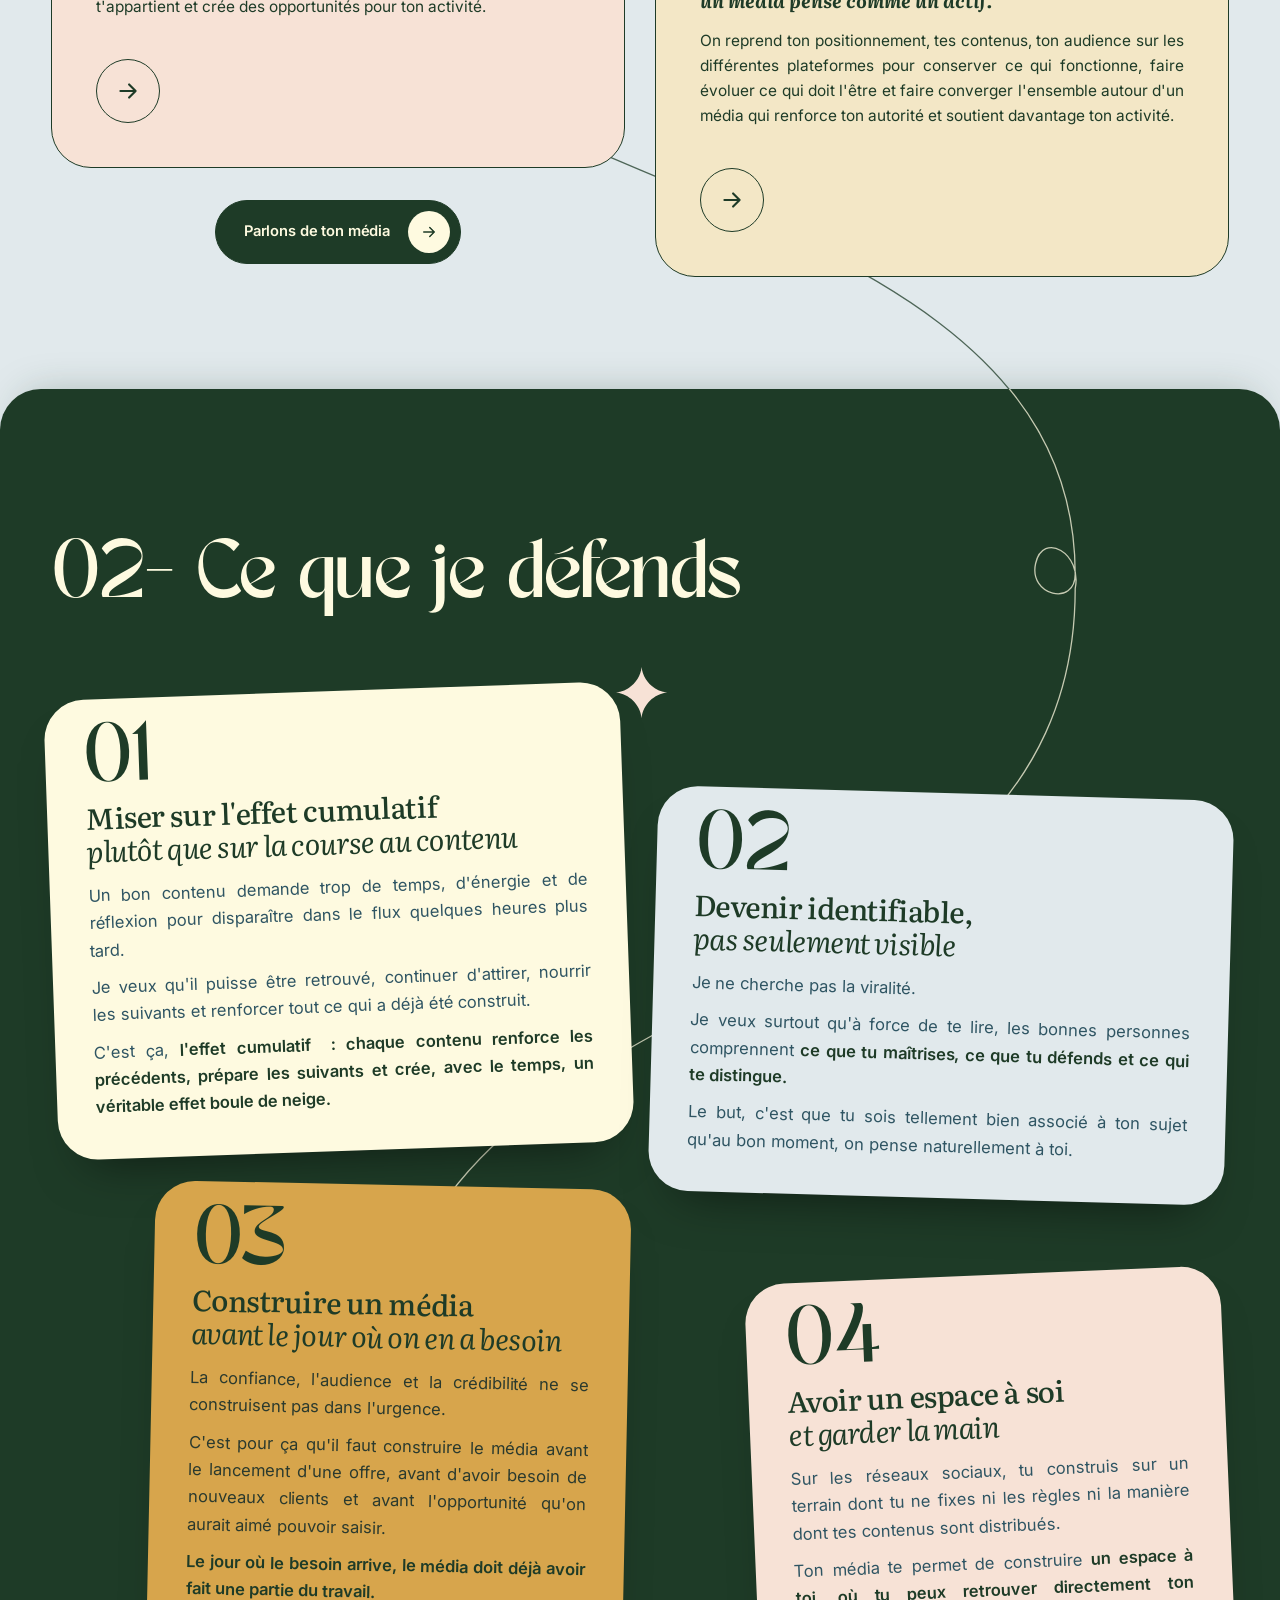
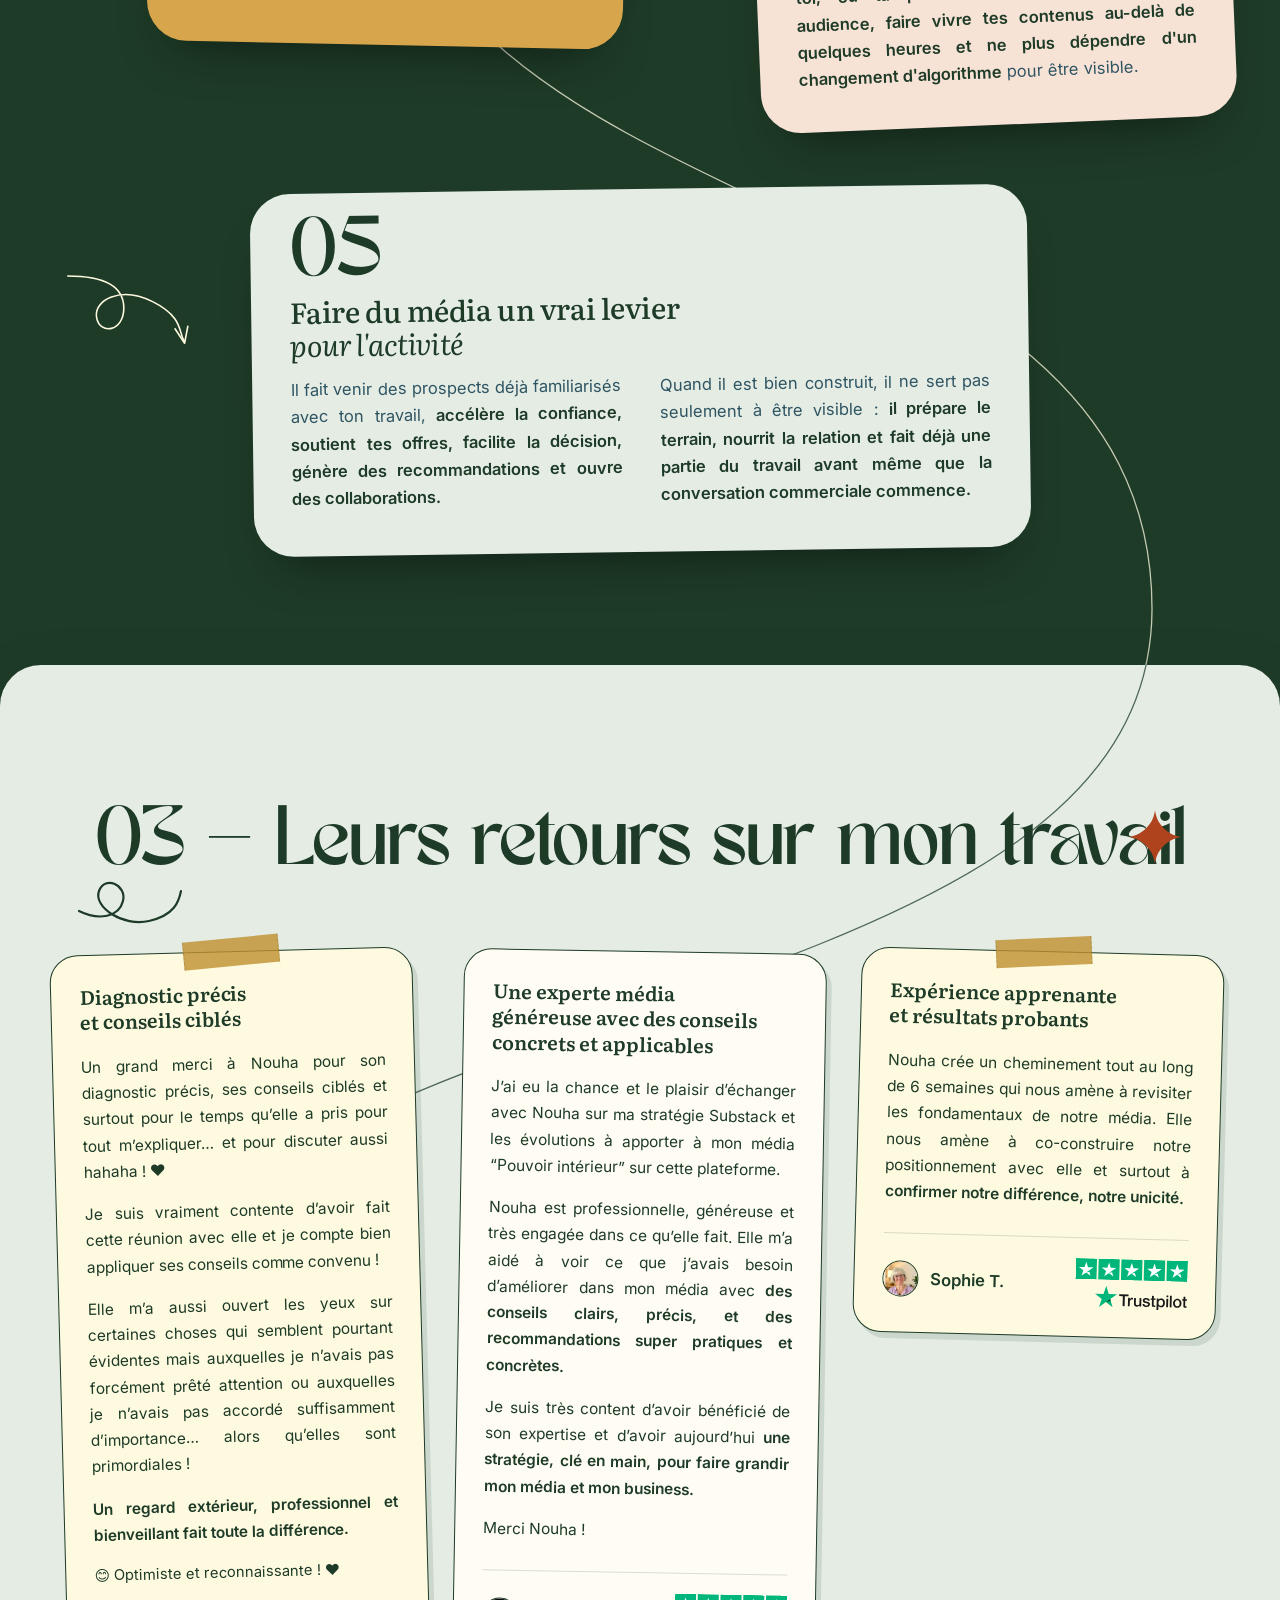
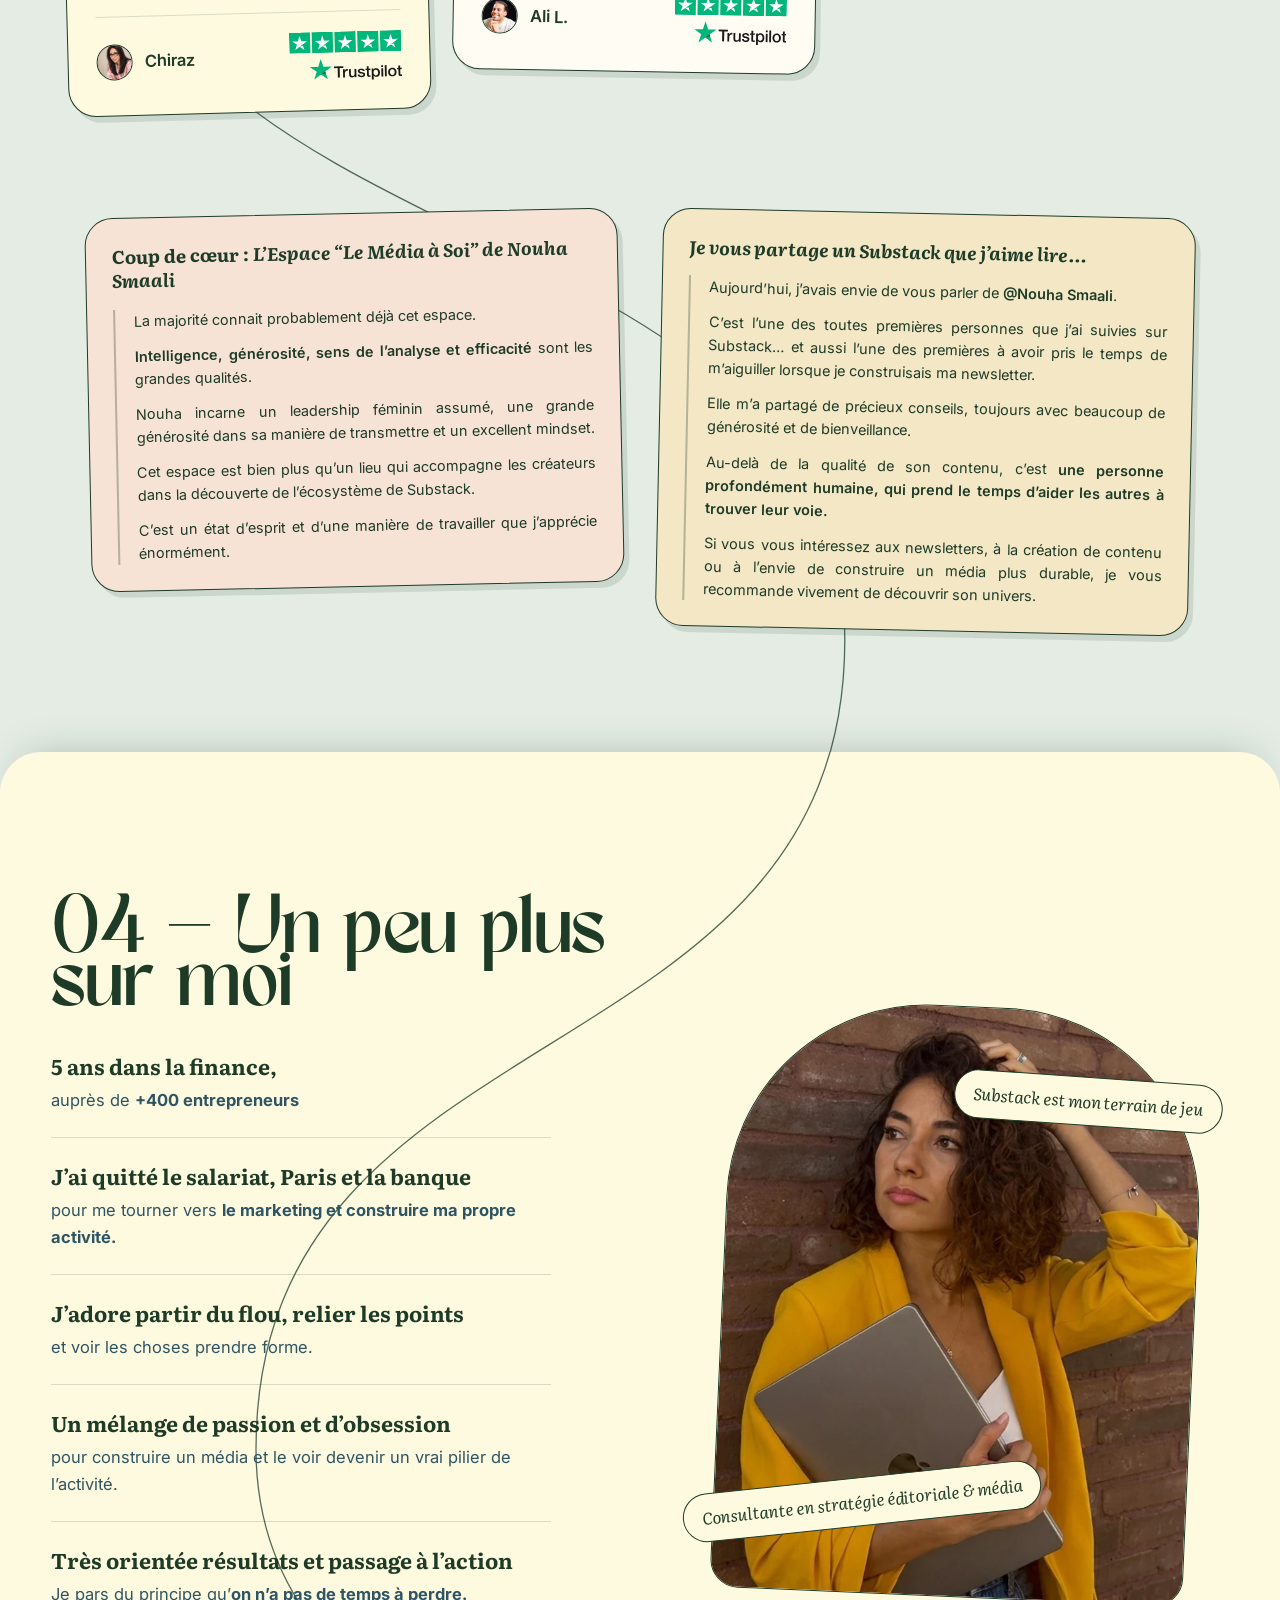
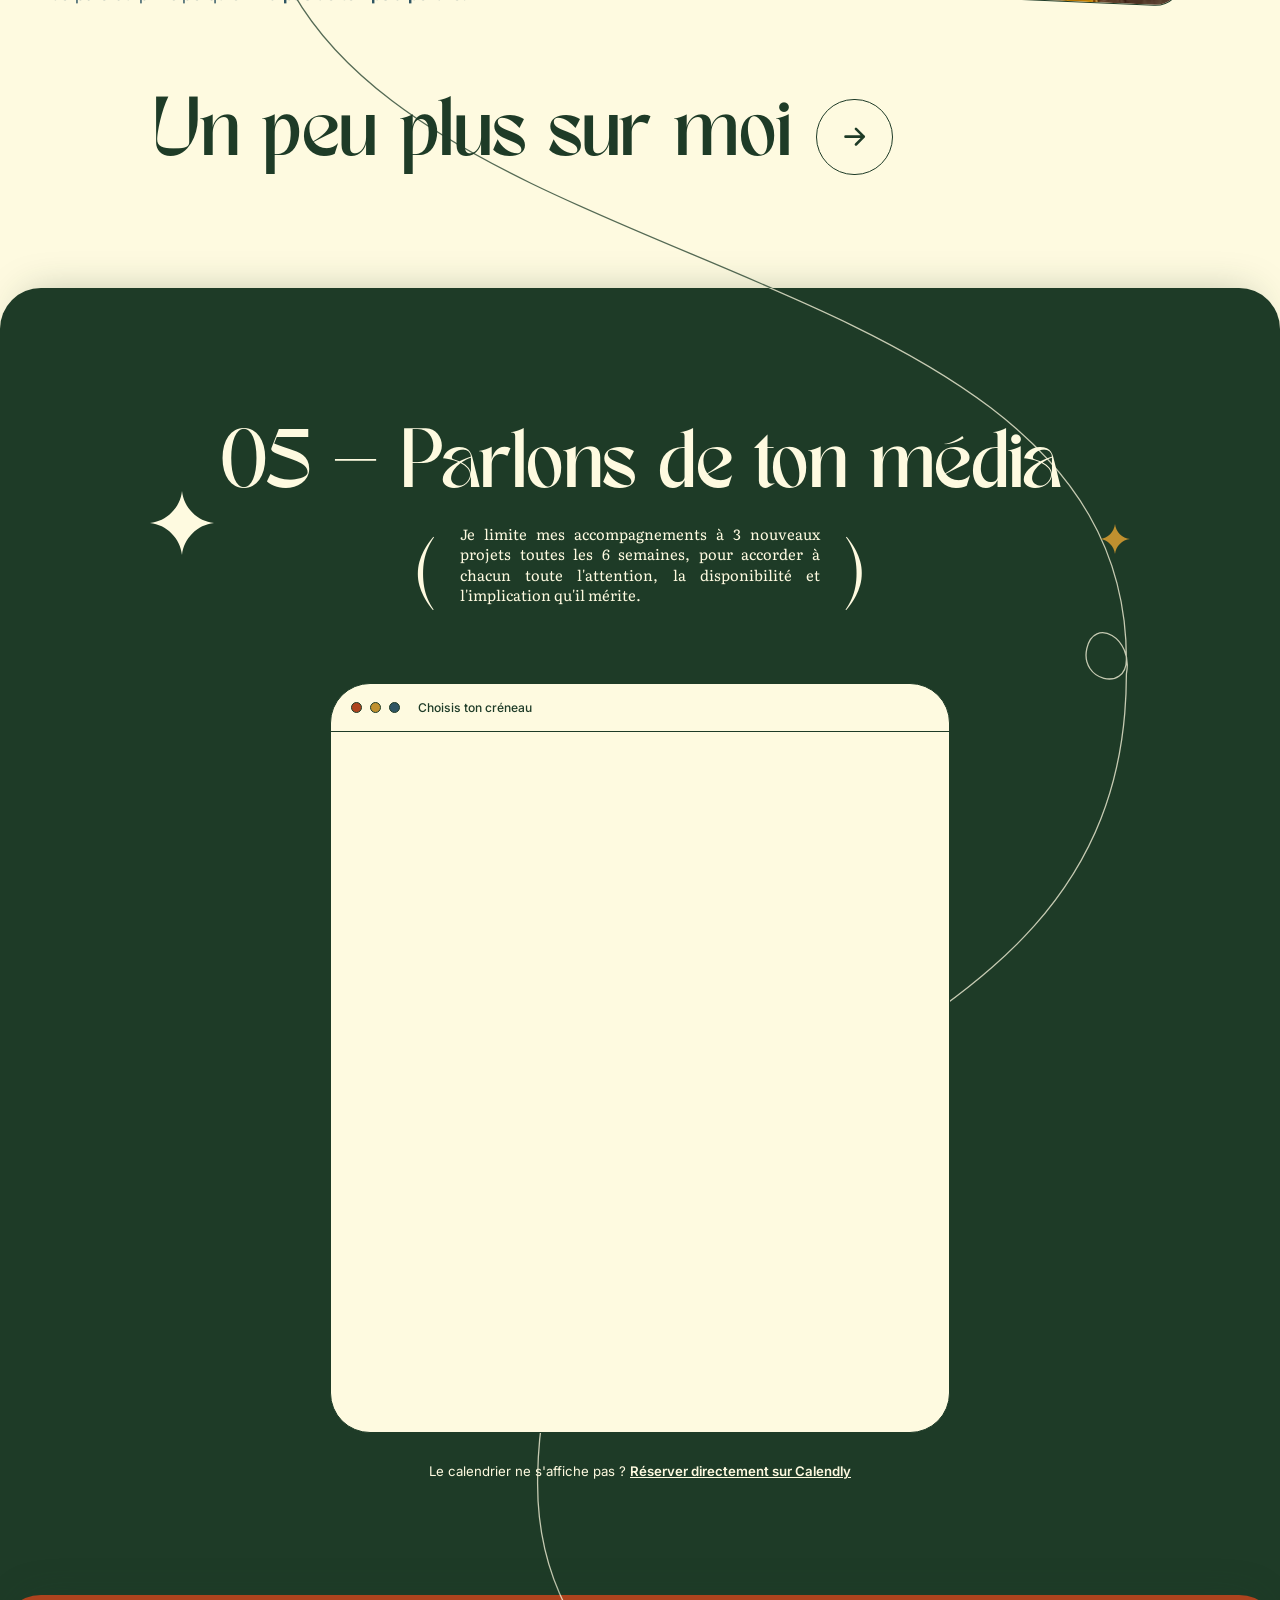
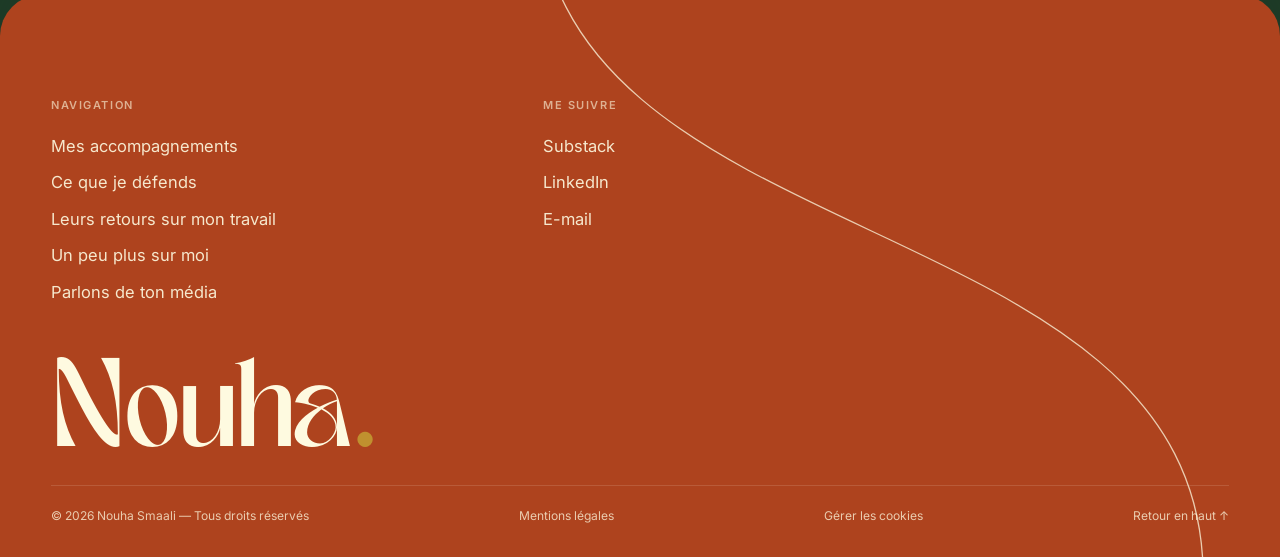
==== commit 1b53cfda: "Clean up, refactor and optimize the site (no visual change) - Images: resize testimonial avatars (33" ====
--- a/index.html
+++ b/index.html
@@ -13,7 +13,8 @@
   <link rel="apple-touch-icon" href="assets/img/apple-touch-icon.png">
   <link rel="preconnect" href="https://fonts.googleapis.com">
   <link rel="preconnect" href="https://fonts.gstatic.com" crossorigin>
-  <link rel="stylesheet" href="https://fonts.googleapis.com/css2?family=Fraunces:opsz,wght,SOFT,WONK@9..144,600..800,100,1&family=Inter:wght@400;500;600&family=Literata:ital,opsz,wght@0,7..72,400;0,7..72,500;1,7..72,400;1,7..72,500;1,7..72,700&display=swap">
+  <link rel="stylesheet" href="https://fonts.googleapis.com/css2?family=Inter:wght@400;500;600&family=Literata:ital,opsz,wght@0,7..72,400;0,7..72,500;1,7..72,400;1,7..72,500;1,7..72,700&display=swap">
+  <link rel="preload" href="assets/fonts/tan-meringue.woff2" as="font" type="font/woff2" crossorigin>
   <link rel="stylesheet" href="assets/css/style.css">
   <link rel="preconnect" href="https://calendly.com">
   <script>document.documentElement.classList.add("js");</script>
@@ -109,7 +110,7 @@
       </div>
 
       <!-- Bande éditoriale : sujets d'intervention -->
-      <div class="ticker" aria-label="Mes sujets d'intervention">
+      <div class="ticker" role="region" aria-label="Mes sujets d'intervention">
         <div class="ticker__track">
           <ul class="ticker__list">
             <li>Positionnement</li>
@@ -309,7 +310,7 @@
           </h2>
 
           <div class="about__photo" data-reveal style="--delay:.15s">
-            <div class="about__frame"><img src="assets/img/poster-2.png" alt="Portrait de Nouha Smaali" loading="lazy"></div>
+            <div class="about__frame"><img src="assets/img/poster-2.webp" alt="Portrait de Nouha Smaali" width="1408" height="736" loading="lazy" decoding="async"></div>
             <span class="about__label">Consultante en stratégie éditoriale &amp; média</span>
             <span class="about__label about__label--secondary">Substack est mon terrain de jeu</span>
           </div>
@@ -407,15 +408,6 @@
     </div>
   </footer>
 
-  <!-- Modal vidéo -->
-  <dialog class="video-modal" id="video-modal" aria-label="Témoignage vidéo">
-    <button class="video-modal__close" type="button" aria-label="Fermer la vidéo">
-      <svg viewBox="0 0 24 24" fill="none" stroke="currentColor" stroke-width="2.2" stroke-linecap="round" aria-hidden="true"><path d="M5 5l14 14M19 5L5 19"/></svg>
-    </button>
-    <div class="video-modal__frame"></div>
-    <p class="video-modal__caption"></p>
-  </dialog>
-
   <script src="assets/js/consent.js" defer></script>
   <script src="assets/js/main.js" defer></script>
 </body>
--- a/assets/css/style.css
+++ b/assets/css/style.css
@@ -6,12 +6,10 @@
    - Inter        → fonctionnel (texte courant, navigation, boutons, légendes)
    ========================================================================== */
 
-/* TAN Meringue est une police commerciale : dépose les fichiers dans
-   assets/fonts/ (voir assets/fonts/README.md). En attendant, Fraunces
-   (version "soft") prend le relais pour garder l'esprit rond et généreux. */
+/* TAN Meringue (police commerciale, auto-hébergée : voir assets/fonts/README.md) */
 @font-face {
   font-family: "TAN Meringue";
-  src: url("../fonts/TAN MERINGUE.woff2") format("woff2");
+  src: url("../fonts/tan-meringue.woff2") format("woff2");
   font-weight: 200;
   font-style: normal;
   font-display: swap;
@@ -28,6 +26,7 @@
   --slate-tint: #e1e9ec;
   --ochre: #c0902f;
   --ochre-tint: #f3e7c6;
+  --sun: #d7a54c;
 
   --paper: var(--cream);
   --paper-2: var(--forest-tint);
@@ -43,7 +42,7 @@
   --sage: var(--forest-tint);
   --lilac: var(--slate-tint);
 
-  --font-accent: "TAN Meringue", "Fraunces", Georgia, serif;
+  --font-accent: "TAN Meringue", Georgia, serif;
   --font-editorial: "Literata", Georgia, "Times New Roman", serif;
   --font-body: "Inter", system-ui, -apple-system, "Segoe UI", Roboto, sans-serif;
 
@@ -54,6 +53,7 @@
   --ease: cubic-bezier(0.22, 1, 0.36, 1);
   --shadow-hard: 6px 6px 0 var(--ink);
   --header-h: 88px;
+  --sheet-r: clamp(24px, 3.2vw, 52px); /* arrondi des sections « feuilles » */
 }
 
 /* ---------- Reset ---------- */
@@ -103,7 +103,7 @@
 }
 .skip-link:focus { top: 16px; }
 
-section[id], [id].anchor { scroll-margin-top: 24px; }
+section[id] { scroll-margin-top: 24px; }
 
 /* ---------- Layout ---------- */
 .container {
@@ -115,16 +115,6 @@
 .section { padding-block: clamp(80px, 12vw, 180px); position: relative; overflow-x: clip; }
 
 /* ---------- Typographie ---------- */
-.t-accent {
-  font-family: var(--font-accent);
-  font-weight: 700;
-  font-synthesis: none;
-  font-variation-settings: "SOFT" 100, "WONK" 1;
-  letter-spacing: -0.02em;
-  line-height: 0.92;
-}
-.t-editorial { font-family: var(--font-editorial); font-weight: 400; }
-.t-italic { font-style: italic; }
 .hl { color: var(--accent); }
 
 .eyebrow {
@@ -143,7 +133,6 @@
 }
 
 #about-title .line:first-child {
-  font-size: calc(clamp(2rem, 6vw, 6rem) * 0.92);
   line-height: 0.9;
 }
 #about-title {
@@ -165,14 +154,6 @@
   font-weight: 400;
   letter-spacing: -0.03em;
 }
-.lead {
-  font-family: var(--font-editorial);
-  font-size: clamp(1.2rem, 1.1vw + 0.9rem, 1.6rem);
-  line-height: 1.45;
-  max-width: 34ch;
-}
-
-.hero-media { color: var(--accent); }
 /* ---------- Doodles (éléments dessinés) ---------- */
 .doodle {
   position: absolute;
@@ -184,23 +165,15 @@
   stroke-linejoin: round;
   overflow: visible;
 }
-.doodle path, .doodle circle, .doodle ellipse, .draw path {
+.doodle path {
   stroke-dasharray: 1;
   stroke-dashoffset: 0;
 }
-.js [data-reveal] .doodle path,
-.js [data-reveal] .doodle ellipse,
-.js [data-reveal].draw path,
-.js [data-reveal] .draw path {
+.js [data-reveal] .doodle path {
   stroke-dashoffset: 1;
   transition: stroke-dashoffset 1.4s var(--ease) 0.35s;
 }
-.js .is-visible .doodle path,
-.js .is-visible .doodle ellipse,
-.js .is-visible.draw path,
-.js .is-visible .draw path { stroke-dashoffset: 0; }
-
-.spin { animation: spin 22s linear infinite; }
+.js .is-visible .doodle path { stroke-dashoffset: 0; }
 @keyframes spin { to { transform: rotate(360deg); } }
 .float { animation: float 6s ease-in-out infinite; }
 @keyframes float { 50% { transform: translateY(-10px) rotate(4deg); } }
@@ -267,35 +240,6 @@
 }
 .btn__icon svg { width: 18px; height: 18px; }
 
-.btn--xl {
-  min-height: clamp(84px, 9vw, 112px);
-  min-width: min(100%, 420px);
-  padding-left: clamp(28px, 3vw, 44px);
-  padding-right: 14px;
-  font-size: clamp(1.25rem, 1.4vw + 0.8rem, 1.9rem);
-}
-.btn--xl .btn__icon { width: clamp(58px, 6vw, 82px); height: clamp(58px, 6vw, 82px); }
-.btn--xl .btn__icon svg { width: 28px; height: 28px; }
-
-.btn--light { --btn-bg: var(--paper); --btn-fg: var(--ink); }
-.btn--light .btn__icon { color: var(--paper); }
-.btn--ghost { --btn-bg: transparent; --btn-fg: var(--ink); }
-.btn--ghost .btn__icon { background: var(--ink); color: var(--paper); }
-.btn--ghost:hover .btn__icon { background: var(--paper); color: var(--ink); }
-
-.link-arrow {
-  display: inline-flex;
-  align-items: center;
-  gap: 14px;
-  font-weight: 600;
-  text-decoration: none;
-  padding-bottom: 4px;
-  background: linear-gradient(currentColor, currentColor) 0 100% / 100% 1.5px no-repeat;
-  transition: background-size 0.4s var(--ease), gap 0.4s var(--ease);
-}
-.link-arrow:hover { gap: 22px; }
-.link-arrow svg { width: 20px; height: 20px; }
-
 /* ==========================================================================
    Header + burger
    ========================================================================== */
@@ -459,7 +403,6 @@
 .menu-open .menu__item:nth-child(2) { transition-delay: 0.31s; }
 .menu-open .menu__item:nth-child(3) { transition-delay: 0.37s; }
 .menu-open .menu__item:nth-child(4) { transition-delay: 0.43s; }
-.menu-open .menu__item:nth-child(5) { transition-delay: 0.49s; }
 .menu__link {
   display: flex;
   align-items: baseline;
@@ -490,25 +433,6 @@
 .menu__link:hover .menu__label, .menu__link:focus-visible .menu__label,
 .menu__link:hover .menu__num, .menu__link:focus-visible .menu__num { color: var(--accent); }
 .menu__link:hover .menu__label, .menu__link:focus-visible .menu__label { transform: translateX(8px); }
-.menu__item--cta .menu__num, .menu__item--cta .menu__label { color: var(--accent); }
-.menu__sub {
-  list-style: none;
-  display: flex;
-  flex-wrap: wrap;
-  gap: 4px 22px;
-  padding: 2px 0 10px var(--step);
-  font-family: var(--font-editorial);
-  font-style: italic;
-  font-size: clamp(0.95rem, 1.1vw, 1.1rem);
-}
-.menu__sub a {
-  color: var(--ink-2);
-  text-decoration: none;
-  background: linear-gradient(currentColor, currentColor) 0 100% / 0 1px no-repeat;
-  transition: color 0.3s, background-size 0.4s var(--ease);
-}
-.menu__sub a::after { content: " →"; font-style: normal; }
-.menu__sub a:hover, .menu__sub a:focus-visible { color: var(--accent); background-size: 100% 1px; }
 
 .menu__aside {
   border-left: 1.5px solid var(--accent);
@@ -575,65 +499,6 @@
   padding-top: calc(var(--header-h) + clamp(40px, 7vw, 110px));
   padding-bottom: clamp(56px, 7vw, 96px);
 }
-.manifesto {
-  position: relative;
-  font-family: var(--font-accent);
-  font-weight: 700;
-  font-synthesis: none;
-  font-variation-settings: "SOFT" 100, "WONK" 1;
-  font-size: calc(clamp(3.2rem, 11.2vw, 11.5rem) * 0.92);
-  line-height: 0.9;
-  letter-spacing: -0.035em;
-}
-.manifesto__line { display: block; position: relative; }
-.manifesto__small { font-size: 0.7em; letter-spacing: -0.02em; }
-.manifesto__line--intro {
-  font-family: var(--font-editorial);
-  font-style: italic;
-  font-weight: 400;
-  font-size: clamp(1.35rem, 2.6vw, 2.6rem);
-  line-height: 1.2;
-  margin-bottom: 0.35em;
-  padding-left: 0.1em;
-}
-.manifesto__line--2 { padding-left: clamp(0px, 8vw, 150px); }
-.manifesto__line--3 { text-align: right; }
-.manifesto__line--outro {
-  font-family: var(--font-editorial);
-  font-style: italic;
-  font-weight: 400;
-  font-size: clamp(1.25rem, 2.4vw, 2.4rem);
-  line-height: 1.2;
-  text-align: right;
-  margin-top: 0.4em;
-}
-.manifesto__word { position: relative; display: inline-block; white-space: nowrap; }
-.manifesto__word--circled .doodle.circle {
-  top: -60%;
-  left: -20%;
-  right: auto;
-  bottom: auto;
-  max-width: none;
-  width: 140%;
-  height: 300%;
-  color: var(--accent);
-  stroke-width: 3;
-}
-.inline-photo {
-  display: inline-block;
-  vertical-align: middle;
-  width: 1em;
-  height: 1em;
-  margin-inline: 0.08em;
-  border-radius: 50%;
-  overflow: hidden;
-  border: 2px solid var(--ink);
-  transform: rotate(-4deg) translateY(-0.06em) translateX(-0.15em);
-  background: var(--blush);
-  transition: transform 0.6s var(--ease), width 0.6s var(--ease);
-}
-.inline-photo:hover { transform: rotate(3deg) translateY(-0.06em); width: 1.9em; }
-.inline-photo img { width: 100%; height: 100%; object-fit: cover; }
 .inline-photo--slideshow {
   position: relative;
 }
@@ -668,72 +533,6 @@
   .inline-photo--slideshow img:first-child {
     opacity: 1;
   }
-}
-
-.hero__star {
-  width: clamp(34px, 4.4vw, 68px);
-  height: clamp(34px, 4.4vw, 68px);
-  color: var(--accent);
-  top: -0.32em;
-  right: -0.3em;
-  left: auto;
-  position: absolute;
-  fill: var(--accent);
-  stroke: none;
-}
-.hero__squiggle {
-  width: clamp(80px, 12vw, 200px);
-  left: 0;
-  bottom: -0.1em;
-  color: var(--ink);
-}
-
-.hero__bottom {
-  margin-top: clamp(48px, 7vw, 100px);
-  display: grid;
-  grid-template-columns: minmax(0, 1.1fr) minmax(0, 1fr);
-  gap: clamp(32px, 6vw, 96px);
-  align-items: end;
-}
-.hero__intro {
-  font-size: clamp(1.1rem, 0.6vw + 0.95rem, 1.4rem);
-  line-height: 1.5;
-  max-width: 38ch;
-  color: var(--ink);
-}
-.hero__intro strong { font-weight: 600; background: linear-gradient(transparent 62%, var(--butter) 62%); }
-.hero__cta { position: relative; justify-self: end; display: flex; align-items: center; gap: 20px; }
-.hero__cta .btn { min-width: min(100%, 460px); }
-.badge-circle {
-  position: absolute;
-  top: -78px;
-  left: -58px;
-  width: 124px;
-  height: 124px;
-  z-index: 2;
-  pointer-events: none;
-}
-.badge-circle svg { width: 100%; height: 100%; }
-.badge-circle text {
-  font-family: var(--font-body);
-  font-size: 10.5px;
-  font-weight: 600;
-  letter-spacing: 0.2em;
-  text-transform: uppercase;
-  fill: var(--ink);
-}
-.badge-circle__center {
-  position: absolute; inset: 0; display: grid; place-items: center;
-  color: var(--accent);
-}
-.badge-circle__center svg { width: 36px; height: 36px; fill: currentColor; }
-.hero__arrow {
-  width: clamp(70px, 8vw, 120px);
-  height: auto;
-  color: var(--ink);
-  position: absolute;
-  left: -120px;
-  bottom: 18px;
 }
 
 /* ---------- Hero v2 : composition typographique libre ---------- */
@@ -748,7 +547,6 @@
   left: 0;
   width: 100%;
   height: calc(100% + var(--header-h) + 112px);
-  z-index: 0;
   pointer-events: none;
   fill: none;
   stroke: var(--ink);
@@ -756,8 +554,6 @@
   stroke-linecap: round;
   opacity: 0.75;
 }
-.js .hero2__thread[data-reveal] { transform: none; }
-.js .hero2__thread[data-reveal] path { transition-duration: 2.6s; transition-delay: 0.3s; }
 .hero2 .container { position: relative; z-index: 1; }
 .hero2__stage { position: relative; }
 .hero2__title {
@@ -780,17 +576,6 @@
   font-size: inherit;
   font-weight: inherit;
   color: inherit;
-}
-.hero2__title [data-tw="personnes"] {
-  font-size: inherit;
-  font-weight: inherit;
-  color: var(--accent);
-}
-.hero2__title em {
-  font-family: var(--font-editorial);
-  font-style: italic;
-  font-weight: 400;
-  letter-spacing: -0.03em;
 }
 .hero2__row { display: block; white-space: nowrap; }
 .hero2__row--1 { display: flex; align-items: center; gap: 0.4em; }
@@ -802,8 +587,6 @@
   display: inline-block;
   flex: none;
   position: relative;
-  width: 0.92em;
-  height: 0.92em;
   border-radius: 50%;
   overflow: hidden;
   background: var(--blush);
@@ -835,7 +618,6 @@
   font-size: clamp(0.9rem, 0.35vw + 0.75rem, 1.05rem);
   line-height: 1.45;
 }
-.hero2__aside-text strong { font-weight: 600; }
 
 .hero2__bottom {
   margin-top: clamp(40px, 6vw, 88px);
@@ -887,44 +669,6 @@
 .proof__fig sup, .proof__list sup { font-size: 0.55em; }
 
 /* Grand bouton pilule, avec un croissant de couleur en haut à droite */
-.cta-pill {
-  position: relative;
-  display: flex;
-  align-items: center;
-  justify-content: center;
-  gap: 16px;
-  width: 100%;
-  min-height: clamp(96px, 11vw, 150px);
-  margin-top: clamp(48px, 6vw, 80px);
-  margin-bottom: clamp(24px, 3vw, 40px);
-  border: 1.5px solid var(--ink);
-  border-radius: 999px;
-  box-shadow: 10px -8px 0 0 var(--accent);
-  font-family: var(--font-body);
-  font-size: clamp(1rem, 0.6vw + 0.85rem, 1.35rem);
-  font-weight: 600;
-  letter-spacing: 0.04em;
-  text-transform: uppercase;
-  text-decoration: none;
-  color: var(--ink);
-  background: var(--paper);
-  overflow: hidden;
-  isolation: isolate;
-  transition: color 0.4s var(--ease), box-shadow 0.5s var(--ease);
-}
-.cta-pill::before {
-  content: "";
-  position: absolute;
-  inset: 0;
-  z-index: -1;
-  background: var(--ink);
-  transform: translateY(101%);
-  transition: transform 0.6s var(--ease);
-}
-.cta-pill svg { width: 22px; height: 22px; transition: transform 0.5s var(--ease); }
-.cta-pill:hover, .cta-pill:focus-visible { color: var(--paper); box-shadow: 14px -12px 0 0 var(--accent); }
-.cta-pill:hover::before, .cta-pill:focus-visible::before { transform: none; }
-.cta-pill:hover svg, .cta-pill:focus-visible svg { transform: translateX(6px); }
 
 @media (max-width: 1100px) {
   .hero2 { --hs: clamp(2.6rem, 7.2vw, 6rem); }
@@ -950,14 +694,12 @@
   .hero2__push { margin: 0; }
   .hero2__row--2 { text-align: left; padding-left: 10%; }
   .hero2__row--3 { padding-left: 0; }
-  .hero2__row--4 { padding-left: 22%; }
   .hero2__aside { margin-left: 0; gap: 10px; }
   .hero2__paren { font-size: 2.8rem; }
   .proof__list { grid-template-columns: minmax(0, 1fr); }
   .proof__list li + li { padding-left: 0; border-left: 0; }
   .proof__list li { grid-template-columns: 7.4rem 1fr; align-items: baseline; padding: 14px 0; }
   .proof__fig { font-size: 1.7rem; }
-  .cta-pill { box-shadow: 6px -6px 0 0 var(--accent); }
 }
 
 /* ---------- Bande éditoriale : cartes qui défilent ---------- */
@@ -1020,7 +762,6 @@
   font-size: calc(clamp(4rem, 5vw, 5rem) * 0.92);
   line-height: 1.2;
 }
-.offers-head .eyebrow { margin-bottom: 28px; }
 .offers {
   display: grid;
   grid-template-columns: repeat(12, minmax(0, 1fr));
@@ -1067,19 +808,6 @@
   justify-content: space-between;
   align-items: flex-start;
   gap: 20px;
-}
-.offer__tag {
-  display: inline-flex;
-  align-items: center;
-  gap: 8px;
-  font-size: 0.8rem;
-  font-weight: 600;
-  letter-spacing: 0.08em;
-  text-transform: uppercase;
-  padding: 8px 14px;
-  border-radius: 999px;
-  border: 1.5px solid var(--ink);
-  background: var(--paper);
 }
 .offer__num {
   font-family: var(--font-editorial);
@@ -1119,10 +847,6 @@
   padding-top: 20px;
   border-top: 1.5px solid var(--ink);
 }
-.offer__bottom .btn {
-  position: relative;
-  z-index: 3;
-}
 .offer > .offer__bottom--cta { z-index: 4; border-top: 0; }
 .offer__booking.big-link {
   width: 64px;
@@ -1136,186 +860,14 @@
 }
 .offer__booking:active .big-link__arrow { transform: rotate(-45deg) scale(0.94); }
 .offer__booking:focus-visible { outline: 3px solid var(--ink); outline-offset: 4px; }
-.offer__for { font-size: 0.98rem; max-width: 40ch; color: var(--ink); }
-.offer__for strong { display: block; font-size: 0.75rem; letter-spacing: 0.12em; text-transform: uppercase; margin-bottom: 4px; }
-.offer__arrow {
-  flex: none;
-  display: grid;
-  place-items: center;
-  width: clamp(68px, 7vw, 96px);
-  height: clamp(68px, 7vw, 96px);
-  border-radius: 50%;
-  background: var(--ink);
-  color: var(--paper);
-  transition: background 0.4s, color 0.4s;
-}
-.offer__arrow svg { width: 40%; height: 40%; transition: transform 0.6s var(--ease); }
-/* Toute la carte est cliquable via le lien flèche */
-.offer__arrow::after { content: ""; position: absolute; inset: 0; border-radius: inherit; border-radius: var(--radius-lg); }
-.offer:hover .offer__arrow { background: var(--accent); color: var(--accent-ink); }
-.offer:hover .offer__arrow svg { transform: translate(4px, -4px) rotate(-45deg); }
-.offer__sticker {
-  position: absolute;
-  z-index: 2;
-  top: -26px;
-  right: 36px;
-  font-family: var(--font-editorial);
-  font-style: italic;
-  font-size: 1.05rem;
-  background: var(--paper);
-  border: 1.5px solid var(--ink);
-  padding: 10px 18px;
-  border-radius: 999px;
-  transform: rotate(5deg);
-}
-.offer--grow .offer__sticker { transform: rotate(-6deg); right: auto; left: 32px; background: var(--lilac); }
-.offers__cta-title {
-  font-family: var(--font-editorial);
-  font-size: clamp(1.6rem, 2.2vw + 0.6rem, 2.6rem);
-  line-height: 1.15;
-  letter-spacing: -0.01em;
-  margin-bottom: 18px;
-}
-.offers__cta p { color: var(--ink-2); margin-bottom: 28px; max-width: 36ch; }
-.offers__cta .doodle { position: relative; width: 120px; height: 60px; margin-top: 28px; color: var(--accent); }
 
 /* ==========================================================================
    Vision / Ce que je défends
    ========================================================================== */
 .vision { background: var(--ink); color: var(--paper); overflow: hidden; }
-.vision .eyebrow, .vision .hl { color: var(--accent-on-dark); }
-.vision__head {
-  display: grid;
-  grid-template-columns: minmax(0, 1.3fr) minmax(0, 1fr);
-  gap: clamp(24px, 5vw, 80px);
-  align-items: end;
-  margin-bottom: clamp(60px, 9vw, 140px);
-}
-.vision__head .eyebrow { margin-bottom: 28px; }
 #vision-title {
   font-size: calc(clamp(3rem, 7vw, 7rem) * 0.92);
   line-height: 1.2;
-}
-.vision__head .lead { color: rgba(254, 250, 224, 0.82); }
-.vision__title .hl { position: relative; display: inline-block; }
-.vision__title .doodle { left: -4%; bottom: -0.18em; width: 108%; height: 0.3em; color: var(--paper); stroke-width: 3; }
-
-.principles {
-  display: grid;
-  grid-template-columns: repeat(12, minmax(0, 1fr));
-  column-gap: clamp(16px, 2.4vw, 32px);
-  row-gap: clamp(56px, 7vw, 110px);
-}
-.principle { position: relative; }
-.principle__num {
-  font-family: var(--font-accent);
-  font-weight: 700;
-  font-synthesis: none;
-  font-variation-settings: "SOFT" 100, "WONK" 1;
-  font-size: calc(clamp(4rem, 7vw, 7.5rem) * 0.92);
-  line-height: 0.8;
-  color: transparent;
-  -webkit-text-stroke: 1.5px var(--paper);
-  display: block;
-  margin-bottom: 18px;
-}
-.principle__title {
-  font-family: var(--font-editorial);
-  font-weight: 500;
-  font-size: calc(clamp(1.7rem, 1.8vw + 0.9rem, 2.7rem) * 0.92);
-  line-height: 1.1;
-  letter-spacing: -0.015em;
-  margin-bottom: 18px;
-}
-.principle__title em { font-style: italic; font-weight: 400; color: var(--accent-on-dark); }
-.principle p { color: rgba(254, 250, 224, 0.78); max-width: 44ch; }
-.principle p + p { margin-top: 14px; }
-
-.principle--1 { grid-column: 1 / span 5; }
-.principle-quote { grid-column: 7 / span 6; align-self: center; }
-.principle--2 { grid-column: 2 / span 5; }
-.principle--3 { grid-column: 8 / span 5; margin-top: clamp(40px, 8vw, 140px); }
-.principle--4 { grid-column: 1 / span 5; }
-.principle--5 { grid-column: 8 / span 5; }
-.principle--6 { grid-column: 1 / span 5; }
-
-.principle-quote blockquote {
-  font-family: var(--font-editorial);
-  font-style: italic;
-  font-size: calc(clamp(1.9rem, 3.2vw + 0.6rem, 3.9rem) * 0.92);
-  line-height: 1.12;
-  letter-spacing: -0.02em;
-  position: relative;
-}
-.principle-quote blockquote::before {
-  content: "“";
-  position: absolute;
-  top: -0.35em;
-  left: -0.05em;
-  font-family: var(--font-accent);
-  font-style: normal;
-  font-size: 3.2em;
-  color: var(--ochre);
-  line-height: 1;
-  z-index: -1;
-  opacity: 0.95;
-}
-.principle-quote { position: relative; z-index: 1; padding-top: 0.6em; }
-.principle-quote .accent-word { font-family: var(--font-accent); font-style: normal; font-weight: 700; font-synthesis: none; font-variation-settings: "SOFT" 100, "WONK" 1; color: var(--accent-on-dark); }
-
-.principle--2 .principle__num, .principle--4 .principle__num { -webkit-text-stroke-color: var(--ochre); }
-.principle--3 .doodle { width: 90px; height: 90px; right: 0; top: -20px; color: var(--butter); }
-
-.method {
-  background: var(--paper);
-  color: var(--ink);
-  border-radius: var(--radius-lg);
-  padding: clamp(28px, 4vw, 56px);
-  position: relative;
-  transform: rotate(-1deg);
-}
-.method .principle__title { color: var(--ink); }
-.method .principle__title em { color: var(--accent); }
-.method p { color: var(--ink-2); }
-.method__steps {
-  list-style: none;
-  padding: 0;
-  margin-top: 28px;
-  display: grid;
-  gap: 0;
-  counter-reset: step;
-}
-.method__steps li {
-  counter-increment: step;
-  display: grid;
-  grid-template-columns: 56px 1fr;
-  gap: 16px;
-  padding-block: 16px;
-  border-top: 1.5px solid var(--line);
-  align-items: baseline;
-}
-.method__steps li::before {
-  content: counter(step, decimal-leading-zero);
-  font-family: var(--font-editorial);
-  font-style: italic;
-  font-size: 1.1rem;
-  color: var(--accent);
-}
-.method__steps strong { display: block; font-weight: 600; margin-bottom: 2px; }
-.method__steps span { color: var(--ink-2); font-size: 0.97rem; }
-.method__sticker {
-  position: absolute;
-  top: -22px; right: 28px;
-  background: var(--accent);
-  color: var(--accent-ink);
-  border: 1.5px solid var(--ink);
-  border-radius: 999px;
-  padding: 8px 16px;
-  font-size: 0.8rem;
-  font-weight: 600;
-  letter-spacing: 0.08em;
-  text-transform: uppercase;
-  transform: rotate(4deg);
 }
 
 /* ==========================================================================
@@ -1335,7 +887,6 @@
   margin-bottom: 24px;
   position: relative;
 }
-.voices__title .eyebrow { justify-content: center; margin-bottom: 24px; }
 .voices__title .section-title { font-size: calc(clamp(3rem, 6.6vw, 7rem) * 0.92); }
 .voices__title .doodle.star { width: 54px; height: 54px; top: -8px; right: 4%; fill: var(--accent); stroke: none; }
 .voices__title .doodle.loop { width: 110px; height: 70px; left: 2%; bottom: -30px; color: var(--ink); }
@@ -1369,14 +920,7 @@
   background: var(--paper);
 }
 .testimonial--strategy { --r: 1deg; }
-.testimonial--highlight {
-  --r: -2deg;
-  background: var(--butter);
-  border-radius: 6px 6px 28px 6px;
-}
 .testimonial--journey { --r: 1.5deg; background: var(--paper); }
-.testimonial--perspective { --r: -1deg; background: var(--blush); }
-.testimonial--growth { --r: 1deg; }
 .testimonial__title {
   font-family: var(--font-editorial);
   font-size: clamp(1.25rem, 0.6vw + 0.8rem, 1.55rem);
@@ -1388,19 +932,9 @@
 .testimonial__quote { font-size: 1.05rem; line-height: 1.7; }
 .testimonial__quote p + p { margin-top: 16px; }
 .testimonial__quote strong { font-weight: 600; }
-.testimonial--highlight .testimonial__quote {
-  font-family: var(--font-editorial);
-  font-size: clamp(1.5rem, 1.7vw, 1.9rem);
-  line-height: 1.4;
-}
 .testimonial__quote .testimonial__aside {
   font-family: var(--font-body);
   font-size: 1rem;
-  line-height: 1.6;
-}
-.testimonial--growth .testimonial__quote {
-  font-family: var(--font-editorial);
-  font-size: 1.2rem;
   line-height: 1.6;
 }
 .testimonial__author {
@@ -1475,22 +1009,6 @@
 }
 
 /* Capture de message (DM) */
-.shot {
-  background: var(--card);
-  border: 1.5px solid var(--ink);
-  border-radius: 22px;
-  padding: 16px;
-  box-shadow: 0 18px 40px -20px rgba(30, 59, 39, 0.4);
-  font-size: 0.9rem;
-}
-.shot__head {
-  display: flex;
-  align-items: center;
-  gap: 10px;
-  padding-bottom: 12px;
-  margin-bottom: 12px;
-  border-bottom: 1px solid var(--line);
-}
 .avatar {
   position: relative;
   overflow: hidden;
@@ -1511,269 +1029,8 @@
 .avatar--sage { background: var(--sage); }
 .avatar--blush { background: var(--blush); }
 .avatar--butter { background: var(--butter); }
-.shot__name { font-weight: 600; line-height: 1.2; }
-.shot__meta { font-size: 0.75rem; color: var(--ink-2); }
-.shot__app { margin-left: auto; font-size: 0.7rem; font-weight: 600; letter-spacing: 0.08em; text-transform: uppercase; color: var(--ink-2); }
-.bubbles { display: grid; gap: 8px; }
-.bubble {
-  max-width: 88%;
-  padding: 10px 14px;
-  border-radius: 18px 18px 18px 6px;
-  background: var(--slate-tint);
-  line-height: 1.45;
-}
-.bubble--me {
-  justify-self: end;
-  background: var(--ink);
-  color: var(--paper);
-  border-radius: 18px 18px 6px 18px;
-}
-.bubble--react { position: relative; }
-.bubble--react::after {
-  content: "❤️";
-  position: absolute;
-  right: -8px; bottom: -10px;
-  font-size: 0.75rem;
-  background: var(--card);
-  border: 1px solid var(--line);
-  border-radius: 999px;
-  padding: 1px 5px;
-}
-.shot__time { font-size: 0.7rem; color: var(--ink-2); text-align: center; margin: 4px 0; }
-.shot--phone { border-radius: 30px; padding: 14px 12px; }
-
-/* Commentaire Substack */
-.comment {
-  background: var(--card);
-  border: 1.5px solid var(--ink);
-  border-radius: 18px;
-  padding: 18px;
-  font-size: 0.92rem;
-  box-shadow: 0 18px 40px -22px rgba(30, 59, 39, 0.45);
-}
-.comment__head { display: flex; gap: 10px; align-items: center; margin-bottom: 10px; }
-.comment__ctx { font-size: 0.72rem; color: var(--ink-2); }
-.comment p { line-height: 1.5; }
-.comment__foot { display: flex; gap: 18px; margin-top: 12px; font-size: 0.78rem; color: var(--ink-2); align-items: center; }
-.comment__foot span { display: inline-flex; gap: 6px; align-items: center; }
-.comment__foot svg { width: 14px; height: 14px; }
-.comment__foot .liked { color: var(--accent); }
-
-/* Témoignage écrit */
-.quote-card {
-  background: var(--paper);
-  border: 1.5px solid var(--ink);
-  border-radius: var(--radius);
-  padding: clamp(22px, 2.6vw, 36px);
-}
-.quote-card blockquote {
-  font-family: var(--font-editorial);
-  font-size: clamp(1.1rem, 0.6vw + 0.95rem, 1.35rem);
-  line-height: 1.45;
-}
-.quote-card blockquote::before {
-  content: "“";
-  display: block;
-  font-family: var(--font-accent);
-  font-weight: 700;
-  font-synthesis: none;
-  font-size: 4rem;
-  line-height: 0.6;
-  height: 0.45em;
-  color: var(--accent);
-}
-.quote-card--big blockquote { font-size: clamp(1.3rem, 1.2vw + 0.9rem, 2rem); line-height: 1.3; }
-.quote-card--big { background: var(--card); }
-.quote-card figcaption, .cite {
-  display: flex;
-  align-items: center;
-  gap: 12px;
-  margin-top: 20px;
-  font-size: 0.88rem;
-}
-.cite strong { display: block; font-weight: 600; }
-.cite span { color: var(--ink-2); font-size: 0.8rem; }
-
-.note {
-  background: var(--butter);
-  padding: 24px 22px 28px;
-  border-radius: 4px 4px 24px 4px;
-  box-shadow: 0 20px 30px -20px rgba(30, 59, 39, 0.45);
-  font-family: var(--font-editorial);
-  font-style: italic;
-  font-size: 1.15rem;
-  line-height: 1.4;
-}
-.note .cite { font-family: var(--font-body); font-style: normal; }
-
-/* Lecteur audio */
-.audio {
-  background: var(--slate);
-  color: var(--paper);
-  border-radius: var(--radius);
-  padding: 20px;
-  box-shadow: 0 24px 40px -24px rgba(30, 59, 39, 0.6);
-}
-.audio__label {
-  display: flex;
-  align-items: center;
-  justify-content: space-between;
-  gap: 12px;
-  font-size: 0.72rem;
-  font-weight: 600;
-  letter-spacing: 0.12em;
-  text-transform: uppercase;
-  color: rgba(254, 250, 224, 0.7);
-  margin-bottom: 14px;
-}
-.audio__label .live { display: inline-flex; align-items: center; gap: 6px; }
-.audio__label .live::before { content: ""; width: 7px; height: 7px; border-radius: 50%; background: var(--ochre); }
-.audio__row { display: flex; align-items: center; gap: 14px; }
-.audio__play {
-  flex: none;
-  width: 56px; height: 56px;
-  border-radius: 50%;
-  background: var(--accent);
-  color: var(--accent-ink);
-  display: grid;
-  place-items: center;
-  transition: transform 0.3s var(--ease), background 0.3s;
-}
-.audio__play:hover { transform: scale(1.08); background: var(--butter); color: var(--ink); }
-.audio__play svg { width: 20px; height: 20px; fill: currentColor; }
-.audio__play .i-pause { display: none; }
-.audio.is-playing .audio__play .i-play { display: none; }
-.audio.is-playing .audio__play .i-pause { display: block; }
-.audio__wave {
-  flex: 1;
-  height: 48px;
-  display: flex;
-  align-items: center;
-  gap: 2px;
-  cursor: pointer;
-  touch-action: none;
-  position: relative;
-  min-width: 0;
-}
-.audio__wave i {
-  flex: 1;
-  min-width: 2px;
-  border-radius: 2px;
-  background: rgba(254, 250, 224, 0.35);
-  height: calc(var(--h) * 100%);
-  transition: background 0.2s;
-}
-.audio__wave i.is-played { background: var(--ochre); }
-.audio__wave:hover i:not(.is-played) { background: rgba(254, 250, 224, 0.55); }
-.audio__time { font-variant-numeric: tabular-nums; font-size: 0.8rem; min-width: 76px; text-align: right; color: rgba(254, 250, 224, 0.8); }
-.audio .cite { color: var(--paper); margin-top: 16px; padding-top: 14px; border-top: 1px solid rgba(254, 250, 224, 0.15); }
-.audio .cite span { color: rgba(254, 250, 224, 0.65); }
-.audio .avatar { color: var(--ink); }
-
-/* Vignette vidéo */
-.video-thumb {
-  display: block;
-  width: 100%;
-  text-align: left;
-  position: relative;
-  aspect-ratio: 9 / 13;
-  border-radius: var(--radius);
-  overflow: hidden;
-  border: 1.5px solid var(--ink);
-  background: var(--lilac);
-  color: var(--ink);
-  box-shadow: 0 24px 40px -24px rgba(30, 59, 39, 0.6);
-}
-.video-thumb img { position: absolute; inset: 0; width: 100%; height: 100%; object-fit: cover; transition: transform 0.8s var(--ease); }
-.video-thumb:hover img { transform: scale(1.05); }
-.video-thumb::after {
-  content: "";
-  position: absolute; inset: 0;
-  background: linear-gradient(180deg, transparent 45%, rgba(30, 59, 39, 0.72));
-}
-.video-thumb__play {
-  position: absolute;
-  z-index: 2;
-  top: 50%; left: 50%;
-  width: 76px; height: 76px;
-  margin: -38px 0 0 -38px;
-  border-radius: 50%;
-  background: var(--paper);
-  color: var(--ink);
-  border: 1.5px solid var(--ink);
-  display: grid;
-  place-items: center;
-  transition: transform 0.5s var(--ease), background 0.3s;
-}
-.video-thumb__play svg { width: 24px; height: 24px; fill: currentColor; margin-left: 4px; }
-.video-thumb:hover .video-thumb__play { transform: scale(1.12); background: var(--accent); color: var(--accent-ink); }
-.video-thumb__ring {
-  position: absolute; z-index: 1;
-  top: 50%; left: 50%;
-  width: 120px; height: 120px; margin: -60px 0 0 -60px;
-}
-.video-thumb__ring text { font-size: 10px; font-weight: 600; letter-spacing: 0.22em; text-transform: uppercase; fill: var(--paper); font-family: var(--font-body); }
-.video-thumb__cap {
-  position: absolute;
-  z-index: 2;
-  left: 16px; right: 16px; bottom: 16px;
-  color: var(--paper);
-  font-size: 0.85rem;
-  line-height: 1.35;
-}
-.video-thumb__cap strong { display: block; font-family: var(--font-editorial); font-style: italic; font-weight: 400; font-size: 1.15rem; }
-.video-thumb__dur {
-  position: absolute; z-index: 2; top: 14px; left: 14px;
-  background: var(--paper); border: 1.5px solid var(--ink);
-  border-radius: 999px; padding: 4px 10px; font-size: 0.72rem; font-weight: 600;
-}
 
 /* Modal vidéo */
-.video-modal {
-  margin: auto;
-  border: 0;
-  padding: 0;
-  background: transparent;
-  width: min(92vw, 900px);
-  max-width: none;
-  max-height: 92vh;
-  overflow: visible;
-  color: var(--paper);
-}
-.video-modal::backdrop { background: rgba(30, 59, 39, 0.86); backdrop-filter: blur(6px); }
-.video-modal[open] { animation: modal-in 0.5s var(--ease); }
-@keyframes modal-in { from { opacity: 0; transform: translateY(30px) scale(0.97); } }
-.video-modal__frame {
-  position: relative;
-  background: var(--ink);
-  border-radius: 20px;
-  overflow: hidden;
-  border: 1.5px solid var(--paper);
-}
-.video-modal__frame video, .video-modal__frame iframe {
-  width: 100%;
-  max-height: 80vh;
-  aspect-ratio: 16 / 9;
-  display: block;
-  border: 0;
-  background: var(--ink);
-}
-.video-modal__frame video.is-portrait { aspect-ratio: 9 / 16; width: 100%; height: auto; max-height: 78vh; }
-.video-modal:has(video.is-portrait) { width: min(92vw, 44vh, 440px); }
-.video-modal__close {
-  position: absolute;
-  z-index: 2;
-  top: 12px; right: 12px;
-  width: 48px; height: 48px;
-  border-radius: 50%;
-  background: var(--paper);
-  color: var(--ink);
-  display: grid; place-items: center;
-  transition: transform 0.4s var(--ease), background 0.3s;
-}
-.video-modal__close:hover { transform: rotate(90deg); background: var(--accent); color: var(--accent-ink); }
-.video-modal__close svg { width: 18px; height: 18px; }
-.video-modal__caption { margin-top: 14px; font-family: var(--font-editorial); font-style: italic; font-size: 1.1rem; }
 
 /* ==========================================================================
    Un peu plus sur moi (home)
@@ -1793,8 +1050,6 @@
   font-size: clamp(3.2rem, 9vw, 9.5rem);
 }
 .about__title .line { display: block; }
-.about__title .line--2, .about__title .line--3 { padding-left: clamp(0px, 10vw, 180px); }
-.about__title .line--2 { font-family: var(--font-editorial); font-style: italic; font-weight: 400; letter-spacing: -0.03em; }
 .about > .about__photo {
   grid-column: 8 / span 5;
   grid-row: 1 / span 2;
@@ -1839,25 +1094,10 @@
   left: auto;
   transform: rotate(4deg);
 }
-.about__photo .doodle.arrow { width: 70px; height: 70px; left: -6px; bottom: -84px; color: var(--ink); }
-.about__annot {
-  position: absolute;
-  left: 70px;
-  bottom: -92px;
-  max-width: 250px;
-  font-family: var(--font-editorial);
-  font-style: italic;
-  font-size: 0.98rem;
-  line-height: 1.3;
-  transform: rotate(-3deg);
-}
 .about__text {
   grid-column: 1 / span 7;
   grid-row: 2;
 }
-.about__text .lead { max-width: 30ch; margin-bottom: 26px; }
-.about__text p { color: var(--ink-2); max-width: 50ch; }
-.about__text p + p { margin-top: 14px; }
 .about__highlights {
   display: grid;
   gap: 24px;
@@ -1877,25 +1117,6 @@
   line-height: 1.35;
 }
 .about__highlights > li > span { display: block; color: var(--ink-2); }
-.about__likes {
-  display: flex;
-  flex-wrap: wrap;
-  gap: 10px;
-  list-style: none;
-  padding: 0;
-  margin-top: 30px;
-}
-.about__likes li {
-  border: 1.5px solid var(--ink);
-  border-radius: 999px;
-  padding: 8px 16px;
-  font-size: 0.9rem;
-  background: var(--card);
-  transition: transform 0.4s var(--ease), background 0.3s;
-}
-.about__likes li:nth-child(2n) { transform: rotate(-2deg); }
-.about__likes li:nth-child(3n) { transform: rotate(2deg); background: var(--butter); }
-.about__likes li:hover { transform: rotate(0) translateY(-3px); background: var(--blush); }
 .about__cta {
   grid-column: 2 / span 11;
   grid-row: 3;
@@ -1930,7 +1151,6 @@
 }
 .big-link__arrow svg { width: 42%; height: 42%; }
 .big-link:hover .big-link__arrow { background: var(--accent); color: var(--accent-ink); transform: rotate(-45deg); }
-.big-link .doodle { left: 0; bottom: -0.3em; width: calc(100% - 1.6em); height: 0.35em; color: var(--accent); stroke-width: 3; }
 
 /* ==========================================================================
    Rendez-vous / Calendly
@@ -1980,21 +1200,6 @@
   font-weight: 300;
   line-height: 0.8;
 }
-.slots {
-  display: inline-flex;
-  align-items: center;
-  gap: 14px;
-  margin-top: 28px;
-  padding: 10px 18px 10px 12px;
-  background: var(--paper);
-  color: var(--ink);
-  border: 1.5px solid var(--ink);
-  border-radius: 999px;
-  font-size: 0.9rem;
-  font-weight: 500;
-}
-.slots__dots { display: inline-flex; gap: 6px; }
-.slots__dots i { width: 14px; height: 14px; border-radius: 50%; border: 1.5px solid var(--ink); background: var(--ink); }
 .booking__head .doodle.star-a { width: 64px; height: 64px; left: 0; top: 30%; fill: var(--paper); stroke: none; }
 .booking__head .doodle.star-b { width: 30px; height: 30px; right: 0; top: 50%; fill: var(--ochre); stroke: none; }
 .booking--light { background: var(--cream); color: var(--forest); }
@@ -2047,7 +1252,6 @@
   border-top-color: var(--accent);
   animation: spin 1s linear infinite;
 }
-.calendly-inline-widget iframe + .calendly-placeholder,
 .calendly-inline-widget.is-loaded .calendly-placeholder { display: none; }
 .booking__fallback { text-align: center; margin-top: 28px; font-size: 0.9rem; }
 .booking__fallback a { font-weight: 600; }
@@ -2068,13 +1272,6 @@
   gap: 40px;
   padding-bottom: clamp(48px, 6vw, 90px);
 }
-.footer__pitch {
-  font-family: var(--font-editorial);
-  font-size: calc(clamp(1.4rem, 1.4vw + 0.8rem, 2.2rem) * 0.92);
-  line-height: 1.25;
-  max-width: 24ch;
-}
-.footer__pitch em { color: var(--accent-on-dark); }
 .footer__col h2 {
   font-size: 0.75rem;
   font-weight: 600;
@@ -2176,14 +1373,6 @@
   gap: clamp(32px, 6vw, 96px);
   align-items: end;
 }
-.page-hero__for {
-  background: var(--card);
-  border: 1.5px solid var(--ink);
-  border-radius: var(--radius);
-  padding: 26px 28px;
-  transform: rotate(1.5deg);
-}
-.page-hero__for strong { display: block; font-size: 0.75rem; letter-spacing: 0.12em; text-transform: uppercase; margin-bottom: 8px; }
 .page-hero .doodle.hero-star { width: 70px; height: 70px; right: 6%; top: calc(var(--header-h) + 40px); fill: var(--accent); stroke: none; }
 .page-hero--build { background: var(--paper); }
 .page-hero--grow { background: linear-gradient(180deg, var(--butter) 0%, var(--paper) 100%); }
@@ -2225,91 +1414,6 @@
   margin-bottom: 10px;
 }
 .steps p { color: var(--ink-2); max-width: 56ch; }
-
-.deliverables {
-  display: grid;
-  grid-template-columns: repeat(12, minmax(0, 1fr));
-  gap: clamp(16px, 2.4vw, 28px);
-  margin-top: clamp(40px, 5vw, 64px);
-}
-.deliverable {
-  grid-column: span 4;
-  background: var(--card);
-  border: 1.5px solid var(--ink);
-  border-radius: var(--radius);
-  padding: 28px;
-  transition: transform 0.5s var(--ease), box-shadow 0.5s var(--ease);
-}
-.deliverable:nth-child(2) { transform: translateY(40px); background: var(--lilac); }
-.deliverable:nth-child(3) { background: var(--sage); }
-.deliverable:hover { box-shadow: var(--shadow-hard); }
-.deliverable h3 { font-family: var(--font-editorial); font-weight: 500; font-size: 1.4rem; line-height: 1.2; margin: 18px 0 10px; }
-.deliverable p { color: var(--ink-2); font-size: 0.97rem; }
-.deliverable__icon { width: 52px; height: 52px; border-radius: 50%; border: 1.5px solid var(--ink); display: grid; place-items: center; background: var(--paper); }
-.deliverable__icon svg { width: 24px; height: 24px; fill: none; stroke: var(--ink); stroke-width: 1.8; stroke-linecap: round; stroke-linejoin: round; }
-
-.facts {
-  display: grid;
-  grid-template-columns: repeat(3, minmax(0, 1fr));
-  border: 1.5px solid var(--ink);
-  border-radius: var(--radius);
-  overflow: hidden;
-  background: var(--card);
-}
-.fact { padding: 28px; border-right: 1.5px solid var(--ink); }
-.fact:last-child { border-right: 0; }
-.fact dt { font-size: 0.75rem; font-weight: 600; letter-spacing: 0.12em; text-transform: uppercase; color: var(--ink-2); margin-bottom: 8px; }
-.fact dd { font-family: var(--font-editorial); font-size: clamp(1.2rem, 1vw + 0.8rem, 1.6rem); line-height: 1.25; margin: 0; }
-
-.faq { border-top: 1.5px solid var(--ink); }
-.faq details { border-bottom: 1.5px solid var(--ink); }
-.faq summary {
-  list-style: none;
-  cursor: pointer;
-  display: flex;
-  justify-content: space-between;
-  align-items: center;
-  gap: 24px;
-  padding-block: 24px;
-  font-family: var(--font-editorial);
-  font-size: clamp(1.15rem, 0.8vw + 0.9rem, 1.5rem);
-  line-height: 1.3;
-}
-.faq summary::-webkit-details-marker { display: none; }
-.faq summary::after {
-  content: "+";
-  flex: none;
-  width: 40px; height: 40px;
-  border-radius: 50%;
-  border: 1.5px solid var(--ink);
-  display: grid;
-  place-items: center;
-  font-family: var(--font-body);
-  font-size: 1.3rem;
-  transition: transform 0.4s var(--ease), background 0.3s;
-}
-.faq details[open] summary::after { transform: rotate(45deg); background: var(--accent); color: var(--accent-ink); }
-.faq details p { padding-bottom: 24px; color: var(--ink-2); max-width: 64ch; }
-
-.next-offer {
-  display: grid;
-  grid-template-columns: minmax(0, 1fr) auto;
-  gap: 24px;
-  align-items: center;
-  text-decoration: none;
-  border: 1.5px solid var(--ink);
-  border-radius: var(--radius-lg);
-  padding: clamp(28px, 4vw, 56px);
-  background: var(--butter);
-  transition: transform 0.5s var(--ease), box-shadow 0.5s var(--ease);
-  position: relative;
-}
-.next-offer--blush { background: var(--blush); }
-.next-offer:hover { transform: translate(-5px, -5px); box-shadow: 10px 10px 0 var(--ink); }
-.next-offer small { display: block; font-size: 0.78rem; font-weight: 600; letter-spacing: 0.12em; text-transform: uppercase; margin-bottom: 12px; }
-.next-offer .t-accent { font-size: clamp(2.2rem, 5vw, 4.6rem); display: block; }
-.next-offer:hover .offer__arrow { background: var(--accent); color: var(--accent-ink); }
-.next-offer:hover .offer__arrow svg { transform: translate(4px, -4px) rotate(-45deg); }
 
 /* À propos */
 .story-sections { padding-block: 0; }
@@ -2445,33 +1549,12 @@
 .story__block h2 em { color: var(--story-accent); }
 .story__block p { color: var(--story-body); }
 .story__block p + p { margin-top: 14px; }
-.story__quote {
-  grid-column: 1 / -1;
-  font-family: var(--font-editorial);
-  font-style: italic;
-  font-size: calc(clamp(2rem, 4.4vw, 4.6rem) * 0.92);
-  line-height: 1.1;
-  letter-spacing: -0.02em;
-  text-align: center;
-  max-width: 22ch;
-  margin-inline: auto;
-}
-.story__quote span { font-family: var(--font-accent); font-style: normal; font-weight: 700; font-synthesis: none; font-variation-settings: "SOFT" 100, "WONK" 1; color: var(--accent); }
-
-.milestones { list-style: none; padding: 0; display: grid; grid-template-columns: repeat(2, minmax(0, 1fr)); gap: 0 clamp(24px, 4vw, 64px); }
-.milestones li { padding-block: 22px; border-top: 1.5px solid rgba(254, 250, 224, 0.25); display: grid; grid-template-columns: 110px 1fr; gap: 16px; }
-.milestones strong { font-family: var(--font-accent); font-weight: 700; font-synthesis: none; font-variation-settings: "SOFT" 100, "WONK" 1; font-size: 2rem; line-height: 1; color: var(--accent-on-dark); }
-.milestones span { color: rgba(254, 250, 224, 0.8); }
 
 .about-hero__grid {
   display: grid;
   grid-template-columns: minmax(0, 1fr);
   gap: clamp(32px, 6vw, 96px);
   align-items: center;
-}
-.about-hero__photo { position: relative; max-width: 460px; justify-self: end; width: 100%; grid-column: auto; grid-row: auto; margin-top: 0; }
-@media (min-width: 901px) {
-  .about-hero__photo { margin-right: clamp(0px, 2vw, 24px); }
 }
 .about-hero__grid .page-hero__title { font-size: clamp(2.4rem, 6.4vw, 6.4rem); line-height: 1; }
 .about-hero__grid .page-hero__title .line--2 { padding-left: 0; }
@@ -2493,9 +1576,7 @@
    Responsive
    ========================================================================== */
 @media (max-width: 1100px) {
-  .hero__arrow { display: none; }
   .voices__title .doodle.loop { display: none; }
-  .audio__time { min-width: 0; font-size: 0.75rem; }
   .voices__cards { grid-template-columns: repeat(2, minmax(0, 1fr)); }
   .testimonial--journey { grid-column: 1 / -1; }
 }
@@ -2519,20 +1600,12 @@
   .menu__photo { width: 120px; }
   .menu__label { white-space: normal; font-size: calc(clamp(1.6rem, 7vw, 2.4rem) * 0.92); line-height: 1.1; }
   .menu__item { margin-bottom: 6px; }
-  .hero__bottom { grid-template-columns: 1fr; }
-  .hero__cta { justify-self: stretch; }
-  .hero__cta .btn { width: 100%; min-width: 0; }
-  .badge-circle { top: -70px; left: auto; right: 6px; width: 100px; height: 100px; }
-  .offers-head, .vision__head { grid-template-columns: 1fr; }
+  .offers-head { grid-template-columns: 1fr; }
   .offers { display: flex; flex-direction: column; gap: 48px; }
   .offer { min-height: 0; }
   .offer--grow { margin-top: 0; margin-left: clamp(0px, 6vw, 60px); }
   .offer--build { margin-right: clamp(0px, 6vw, 60px); }
   .offers__build-column { gap: 24px; }
-
-  .principles { display: flex; flex-direction: column; gap: 64px; }
-  .principle--2, .principle--4 { margin-left: 10%; }
-  .principle--3 { margin-top: 0; }
 
   .about { display: flex; flex-direction: column; gap: 40px; }
   .about__photo {
@@ -2552,11 +1625,6 @@
 
   .page-hero__grid, .split, .about-hero__grid { grid-template-columns: minmax(0, 1fr); }
   .split__aside { position: static; }
-  .deliverables { display: flex; flex-direction: column; }
-  .deliverable:nth-child(2) { transform: none; margin-left: 8%; }
-  .facts { grid-template-columns: 1fr; }
-  .fact { border-right: 0; border-bottom: 1.5px solid var(--ink); }
-  .fact:last-child { border-bottom: 0; }
   .story { display: flex; flex-direction: column; gap: 0; }
   .story__block--child,
   .story__block--change,
@@ -2569,8 +1637,6 @@
   .story__finance-photo,
   .story__left-photo,
   .story__right-photo { grid-column: auto; grid-row: auto; }
-  .milestones { grid-template-columns: 1fr; }
-  .about-hero__photo { justify-self: center; }
   .footer__grid { grid-template-columns: 1fr 1fr; }
   .footer__grid > :first-child { grid-column: 1 / -1; }
   .calendly-inline-widget { height: 1000px; }
@@ -2592,34 +1658,16 @@
     font-size: clamp(1.7rem, 7vw, 2.4rem);
   }
   .voices__title .doodle.star { width: 28px; height: 28px; top: -32px; right: 0; }
-  .audio__time { min-width: 0; font-size: 0.72rem; }
-  .audio__play { width: 48px; height: 48px; }
-  .manifesto__line--2 { padding-left: 0; }
-  .manifesto__line--3 { text-align: left; }
-  .manifesto__line--outro { text-align: left; }
-  .manifesto { font-size: clamp(2.4rem, 12vw, 4rem); }
-  .manifesto__line--3 { padding-left: 8%; }
-  .hero__star { display: none; }
-  .badge-circle { display: none; }
   .offer { border-radius: var(--radius); }
   .offer--grow, .offer--build { margin: 0; }
   .offer__bottom { flex-direction: column; align-items: flex-start; }
-  .offer__arrow { align-self: flex-end; }
-  .offer__sticker { right: 20px; }
-  .principle--2, .principle--4 { margin-left: 0; }
-  .method { transform: none; }
-  .about__title .line--2, .about__title .line--3 { padding-left: 0; }
   .footer__grid { grid-template-columns: 1fr; }
   .steps li { grid-template-columns: 1fr; gap: 8px; }
-  .next-offer { grid-template-columns: 1fr; }
-  .next-offer .offer__arrow { justify-self: end; }
   .calendly-shell { border-radius: var(--radius); }
   .calendly-shell:hover,
   .calendly-shell:focus-within,
   .calendly-shell:active { box-shadow: 6px 6px 0 var(--sun); }
   .booking__head .doodle.star-a { display: none; }
-  .milestones li { grid-template-columns: 1fr; gap: 4px; }
-  .deliverable:nth-child(2) { margin-left: 0; }
 }
 
 @media (prefers-reduced-motion: reduce) {
@@ -2634,14 +1682,8 @@
   .ticker__list[aria-hidden="true"] { display: none; }
   .ticker__list { flex-wrap: wrap; justify-content: center; padding-inline: var(--gutter); }
 }
-#about-title .line--2,
-#about-title .line--3 {
-  padding-left: 0;
-  text-align: left;
-}
 /* ---------- Paragraphes justifiés ---------- */
-main p,
-.footer__pitch {
+main p {
   text-align: justify;
   overflow-wrap: normal;
   word-break: normal;
@@ -2651,13 +1693,7 @@
 /* Textes qui doivent rester centrés */
 .booking__head p,
 .booking__fallback,
-.voices__title p,
-.story__quote,
-.shot__time,
 .calendly-placeholder p { text-align: center; }
-
-/* Bulles de messages : alignées normalement */
-.bubbles p { text-align: left; }
 /* ==========================================================================
    Offres (home) : nouveaux contenus
    ========================================================================== */
@@ -2676,9 +1712,7 @@
   max-width: none;
   color: var(--ink);
 }
-.offer .offer__promise strong { font-weight: 600; }
 .offer__bottom--cta { justify-content: flex-start; }
-.offer__bottom--cta .btn { min-height: 56px; }
 
 /* ==========================================================================
    Pages accompagnement (détail)
@@ -2687,16 +1721,6 @@
 .page-hero__title--long .line--2 { padding-left: clamp(0px, 8vw, 140px); }
 body.offer-page .page-hero--build .page-hero__title--long .line--2 { margin-top: 0.3em; }
 body.offer-page .page-hero--grow .page-hero__title--long .line--2 { margin-top: 0.3em; }
-.page-hero__who {
-  font-family: var(--font-editorial);
-  font-style: italic;
-  font-size: clamp(1.15rem, 0.8vw + 0.95rem, 1.5rem);
-  line-height: 1.4;
-  max-width: 40ch;
-  margin-bottom: 20px;
-}
-.page-hero__intro { font-size: clamp(1rem, 0.3vw + 0.95rem, 1.15rem); line-height: 1.65; max-width: 58ch; margin-bottom: 32px; }
-.page-hero__intro strong { font-weight: 600; }
 
 .glance {
   background: var(--card);
@@ -2706,38 +1730,9 @@
   transform: rotate(1.5deg);
 }
 .glance__title { font-size: 0.75rem; font-weight: 600; letter-spacing: 0.12em; text-transform: uppercase; margin-bottom: 14px; }
-.glance dl { display: grid; grid-template-columns: repeat(2, minmax(0, 1fr)); gap: 16px 20px; margin: 0; }
-.glance dl > div { border-top: 1px solid var(--line); padding-top: 10px; }
-.glance dl > div:last-child { grid-column: 1 / -1; }
-.glance dt {
-  font-family: var(--font-accent);
-  font-weight: 700;
-  font-synthesis: none;
-  font-variation-settings: "SOFT" 100, "WONK" 1;
-  font-size: clamp(1.6rem, 2.2vw, 2.3rem);
-  line-height: 1;
-  color: var(--accent);
-}
-.glance dd { margin: 4px 0 0; font-size: 0.92rem; color: var(--ink-2); }
 
 .detail-head { margin-bottom: clamp(36px, 5vw, 64px); }
-.detail-head .eyebrow { margin-bottom: 20px; }
 .detail-head .section-title { font-size: clamp(2.6rem, 6vw, 5.6rem); }
-
-.prose { max-width: 64ch; }
-.prose p { font-size: clamp(1rem, 0.3vw + 0.95rem, 1.15rem); line-height: 1.7; }
-.prose p + p { margin-top: 16px; }
-.prose strong { font-weight: 600; }
-.prose__pull {
-  margin-top: clamp(28px, 3vw, 40px) !important;
-  padding-left: 22px;
-  border-left: 3px solid var(--accent);
-  font-family: var(--font-editorial);
-  font-size: clamp(1.2rem, 0.8vw + 1rem, 1.6rem) !important;
-  line-height: 1.4 !important;
-}
-.prose__pull strong { font-weight: 500; }
-.split--prose { align-items: start; }
 
 .benefits-lead {
   font-family: var(--font-editorial);
@@ -2746,7 +1741,6 @@
   max-width: 38ch;
   margin-bottom: clamp(32px, 4vw, 56px);
 }
-.benefits-lead strong { font-weight: 500; color: var(--accent); }
 .benefits-lead--parenthetical {
   display: flex;
   align-items: center;
@@ -2776,9 +1770,6 @@
 .benefit:hover { box-shadow: var(--shadow-hard); }
 .benefit:nth-child(4n + 2), .benefit:nth-child(4n + 3) { background: var(--butter); }
 .benefit:last-child:nth-child(odd) { grid-column: 1 / -1; background: var(--card); }
-.benefit--yellow { background: var(--sun); }
-.benefit.benefit--yellow { background: var(--sun); }
-.benefit.benefit--yellow:last-child:nth-child(odd) { background: var(--sun); }
 .benefit.benefit--cream { background: var(--paper); }
 .benefit h3 {
   font-family: var(--font-editorial);
@@ -2802,7 +1793,6 @@
 .steps__result strong { font-weight: 600; }
 
 .section--dark { background: var(--ink); color: var(--paper); }
-.section--dark .eyebrow { color: var(--accent-on-dark); }
 .rollout__big {
   font-family: var(--font-accent);
   font-weight: 700;
@@ -2813,14 +1803,6 @@
   color: var(--accent-on-dark);
   margin-bottom: clamp(36px, 5vw, 64px);
 }
-.rollout__big em { font-family: var(--font-editorial); font-style: italic; font-weight: 400; color: var(--paper); }
-.rollout__intro {
-  justify-content: center;
-  margin: 0;
-  max-width: none;
-  color: var(--paper);
-}
-.rollout__intro > span:nth-child(2) { max-width: 32ch; text-align: justify; }
 .rollout {
   display: grid;
   grid-template-columns: repeat(2, minmax(0, 1fr));
@@ -2865,22 +1847,6 @@
 .rollout__note strong { font-weight: 500; color: var(--accent-on-dark); }
 .rollout__note svg { flex: none; width: 28px; height: 28px; margin-top: 2px; fill: none; stroke: currentColor; stroke-width: 1.6; }
 
-.final-cta { text-align: center; }
-.final-cta .cta-pill {
-  font-family: var(--font-accent);
-  font-weight: 700;
-  font-synthesis: none;
-  font-variation-settings: "SOFT" 100, "WONK" 1;
-  text-transform: none;
-  letter-spacing: -0.01em;
-  font-size: clamp(1.6rem, 3.6vw, 3.4rem);
-  min-height: clamp(110px, 13vw, 190px);
-  margin: 0 0 clamp(28px, 3vw, 40px);
-}
-.final-cta .cta-pill svg { width: clamp(26px, 2.6vw, 40px); height: clamp(26px, 2.6vw, 40px); }
-.final-cta__other { text-align: center !important; color: var(--ink-2); }
-.final-cta__other a { color: var(--ink); font-weight: 600; }
-
 @media (max-width: 900px) {
   .benefits, .rollout { grid-template-columns: minmax(0, 1fr); }
   .glance { transform: none; }
@@ -2890,7 +1856,6 @@
    Ma vision & ma manière de travailler : collage de cartes
    ========================================================================== */
 .creed__head { margin-bottom: clamp(48px, 6vw, 96px); }
-.creed__head .eyebrow { margin-bottom: 24px; }
 .vision .creed__heading {
   max-width: none;
   width: 100%;
@@ -2913,7 +1878,6 @@
   --bg: var(--paper);
   --fg: var(--ink);
   --muted: var(--ink-2);
-  --num: var(--accent);
   position: relative;
   background: var(--bg);
   color: var(--fg);
@@ -2932,10 +1896,10 @@
 }
 /* placement « libre » */
 .creed__item:nth-of-type(3) { grid-column: 1 / span 6; --r: -2deg; }
-.creed__item:nth-of-type(4) { grid-column: 7 / span 6; --r: 1.6deg; margin-top: clamp(40px, 8vw, 130px); --bg: var(--butter); }
-.creed__item:nth-of-type(5) { grid-column: 2 / span 5; --r: 1.2deg; --bg: var(--accent); --fg: var(--cream); --muted: rgba(254, 250, 224, 0.85); --num: var(--cream); margin-top: clamp(-70px, -4vw, -20px); }
-.creed__item:nth-of-type(6) { grid-column: 8 / span 5; --r: -2.4deg; --bg: var(--blush); margin-top: clamp(10px, 3vw, 50px); }
-.creed__item:nth-of-type(7) { grid-column: 3 / span 8; --r: -0.8deg; --bg: var(--forest-tint); margin-top: clamp(0px, 2vw, 30px); }
+.creed__item:nth-of-type(4) { grid-column: 7 / span 6; --r: 1.6deg; margin-top: clamp(40px, 8vw, 130px); }
+.creed__item:nth-of-type(5) { grid-column: 2 / span 5; --r: 1.2deg; margin-top: clamp(-70px, -4vw, -20px); }
+.creed__item:nth-of-type(6) { grid-column: 8 / span 5; --r: -2.4deg; margin-top: clamp(10px, 3vw, 50px); }
+.creed__item:nth-of-type(7) { grid-column: 3 / span 8; --r: -0.8deg; margin-top: clamp(0px, 2vw, 30px); }
 
 .creed__num {
   display: block;
@@ -2956,10 +1920,6 @@
   letter-spacing: -0.015em;
   margin-bottom: 16px;
 }
-.creed__title-line {
-  display: block;
-  white-space: nowrap;
-}
 .creed__title em { display: block; font-weight: 400; font-style: italic; }
 .creed__text p { color: var(--muted); line-height: 1.65; }
 .creed__text p + p { margin-top: 10px; }
@@ -2992,21 +1952,13 @@
   .creed__text p { text-align: left; }
 }
 
-
 /* ==========================================================================
-   Retours 05/10
+   Ajustements de mise en page (trait de fond, sections, hero, pages offres)
+   Placés en fin de fichier : ils priment sur les règles ci-dessus.
    ========================================================================== */
-
-/* --- La phrase principale reste au même niveau que « Deviens » --- */
-.hero2__title strong {
-  font-weight: inherit;
-  font-style: inherit;
-  letter-spacing: inherit;
-}
 
 /* --- Trait fin : statique, en arrière-plan (derrière les cartes et les textes) --- */
 .hero2__thread { z-index: -1; }
-.js .hero2__thread[data-reveal] path { transition: none; }
 main > section, .site-footer { isolation: isolate; }
 .sec-thread {
   position: absolute;
@@ -3019,7 +1971,6 @@
 .sec-thread path { fill: none; stroke-width: 1.3; stroke-linecap: round; stroke-linejoin: round; }
 
 /* --- Séparation des sections : « feuilles » arrondies qui se superposent --- */
-:root { --sheet-r: clamp(24px, 3.2vw, 52px); }
 main > section + section,
 .site-footer {
   position: relative;
@@ -3032,7 +1983,6 @@
 #moi { background: var(--paper); }
 
 /* --- Ma vision : moins de terracotta, une carte jaune --- */
-:root { --sun: #d7a54c; }
 .creed__item { --num: var(--ink); }
 .creed__item:nth-of-type(3) { --bg: var(--paper); }
 .creed__item:nth-of-type(4) { --bg: var(--slate-tint); }
@@ -3079,16 +2029,11 @@
 /* --- Pages accompagnement : échelle réduite, grille plus nette --- */
 .offer-page .page-hero { padding-bottom: clamp(56px, 6vw, 96px); }
 .offer-page .page-hero__title--long { font-size: calc(clamp(2.4rem, 5.2vw, 5.4rem) * 0.92); }
-.offer-page .page-hero__who { font-size: clamp(1.05rem, 0.6vw + 0.9rem, 1.3rem); }
-.offer-page .page-hero__intro { font-size: 1rem; margin-bottom: 0; }
 .offer-page .section { padding-block: clamp(64px, 8vw, 120px); }
 .offer-page .detail-head { margin-bottom: clamp(28px, 3.6vw, 48px); }
 .offer-page .detail-head .section-title,
 .offer-page .split__aside .section-title { font-size: calc(clamp(2.2rem, 4.4vw, 4.2rem) * 0.92); margin-top: 0; }
-.offer-page .prose p { font-size: 1rem; }
-.offer-page .prose__pull { font-size: clamp(1.1rem, 0.6vw + 0.95rem, 1.35rem) !important; }
-.offer-page .benefits-lead,
-.offer-page .rollout__intro { font-size: clamp(0.9rem, 0.8vw + 0.9rem, 1.1rem); }
+.offer-page .benefits-lead { font-size: clamp(0.9rem, 0.8vw + 0.9rem, 1.1rem); }
 .offer-page .benefit { padding: clamp(22px, 2.2vw, 30px); }
 .offer-page .benefit h3 { font-size: clamp(1.15rem, 0.5vw + 0.95rem, 1.4rem); }
 .offer-page .benefit p { font-size: 0.97rem; }
@@ -3136,9 +2081,10 @@
   padding-block: clamp(24px, 2.6vw, 34px);
 }
 .offer-page .steps li::before { font-size: clamp(2.2rem, 3.2vw, 3.2rem); line-height: 1; }
-.offer-page .steps li > div { display: grid; gap: 10px; min-width: 0; }
-.offer-page .steps h3 { margin: 0; font-size: clamp(1.25rem, 0.8vw + 1rem, 1.6rem); line-height: 1.2; }
+.offer-page .steps li > div { display: block; min-width: 0; }
+.offer-page .steps h3 { margin: 0 0 10px; font-size: clamp(1.25rem, 0.8vw + 1rem, 1.6rem); line-height: 1.2; }
 .offer-page .steps p { margin: 0; max-width: none; font-size: 0.98rem; }
+.offer-page .steps p + p { margin-top: 10px; }
 .offer-page .steps__result {
   width: 100%;
   box-sizing: border-box;
@@ -3146,46 +2092,17 @@
   padding: 12px 16px;
   text-align: left;
 }
-
-/* CTA final plus discret */
-.offer-page .final-cta .cta-pill {
-  font-size: clamp(1.25rem, 2vw, 1.9rem);
-  min-height: clamp(76px, 7vw, 108px);
-  max-width: 820px;
-  margin-inline: auto;
-}
-.offer-page .final-cta .cta-pill svg { width: 24px; height: 24px; }
+.offer-page .steps p.steps__result { margin-top: 14px; }
 .offer-page .page-hero__grid { align-items: start; margin-top: clamp(32px, 4vw, 56px); }
-.offer-page .steps li > div { display: block; }
-.offer-page .steps h3 { margin: 0 0 10px; }
-.offer-page .steps p + p { margin-top: 10px; }
-.offer-page .steps p.steps__result { margin-top: 14px; }
 @media (max-width: 600px) {
   #offers-title { font-size: calc(clamp(1.9rem, 8.4vw, 3.4rem) * 0.92); line-height: 1.05; }
 }
 
-/* --- Hero : titre resserré et centré (ordinateur) --- */
+/* --- Hero : position du trait (ordinateur) --- */
 @media (min-width: 1101px) {
   .hero2__thread {
     left: -55%;
     top: calc(-1 * (var(--header-h) + 5px));
-  }
-  .hero2__stage {
-    width: calc(var(--hs) * 12.2);
-    max-width: 100%;
-    margin-inline: auto;
-  }
-  .hero2__row--1 { justify-content: flex-start; gap: 0.45em; }
-  .hero2__push { margin: 0; }
-  .hero2__row--2 { text-align: right; padding-left: 0; }
-  .hero2__row--3 { padding-left: 3.2em; }
-  .hero2__row--4 { padding-left: 1.2em; }
-  .hero2 .hero2__aside {
-    top: calc(var(--hs) * 1.04 * 3 + var(--hs) * 0.08);
-    right: 0;
-    width: calc(var(--hs) * 5.2);
-    height: auto;
-    min-height: calc(var(--hs) * 1.04);
   }
 }
 
@@ -3225,7 +2142,7 @@
   .hero2__avatar { width: 1.55em; height: 1.55em; }
 }
 
-/* All home-page section titles share the Mes accompagnements size. */
+/* Tous les titres de section de la home ont la taille de « Mes accompagnements » */
 #offers-title,
 #vision-title,
 #voices-title,
@@ -3262,9 +2179,6 @@
 }
 .calendly-inline-widget.is-sized { transition: height 0.35s var(--ease); }
 .calendly-inline-widget.is-sized iframe { overflow: hidden; }
-.rollout__intro .booking__paren {
-  font-size: 2rem;
-}
 
 /* ==========================================================================
    Bandeau cookies
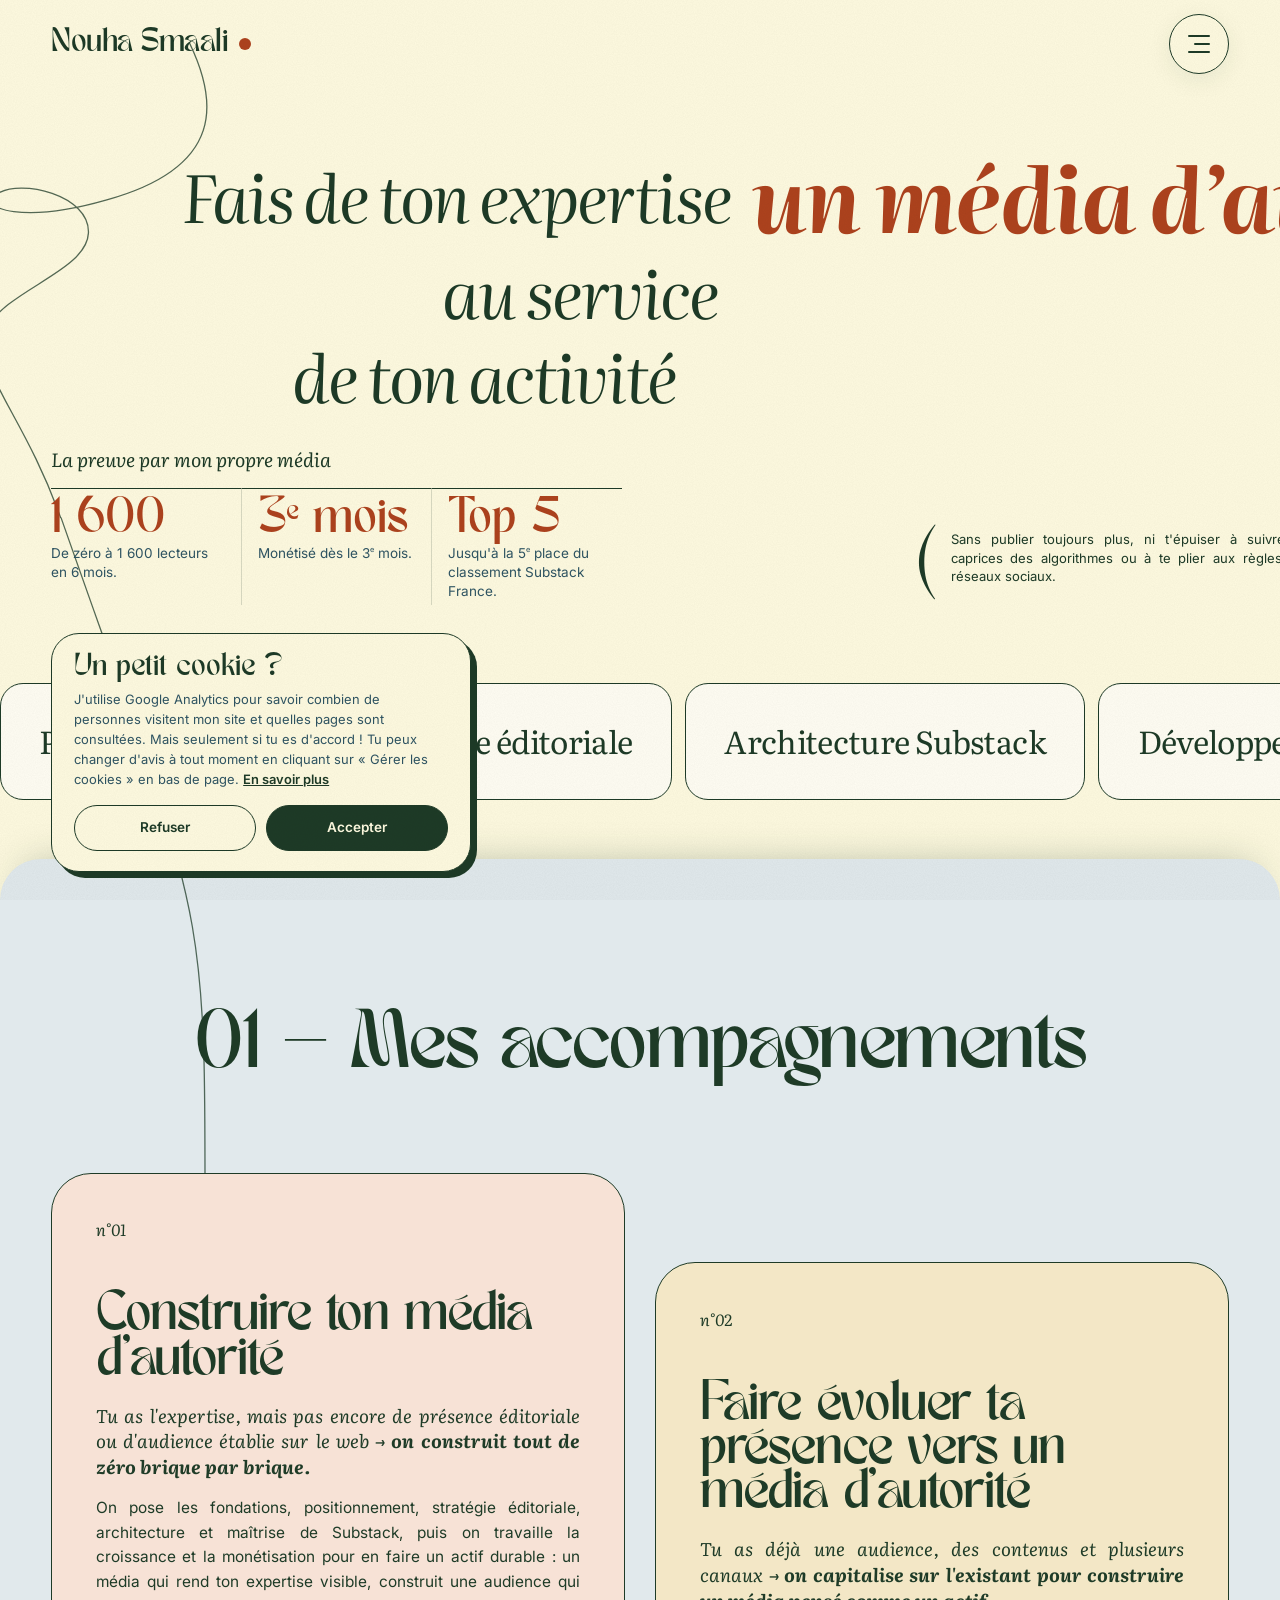
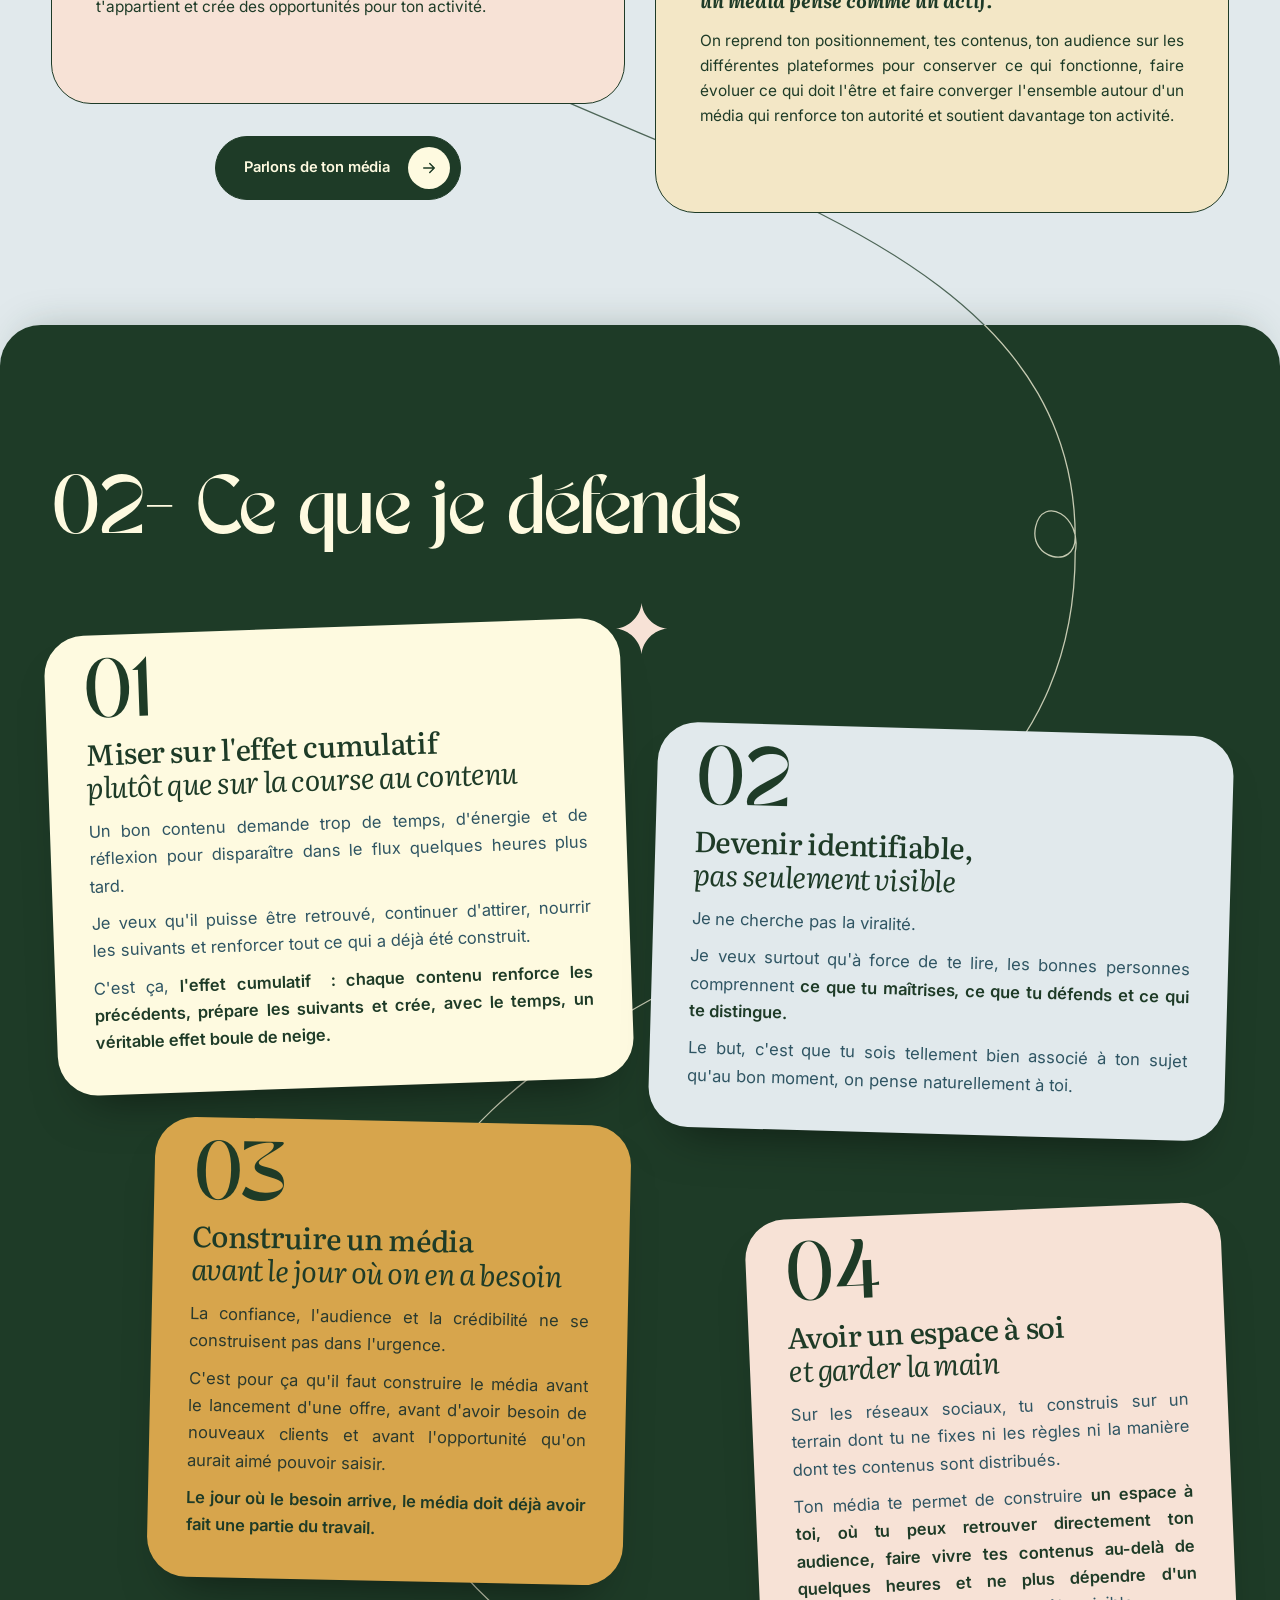
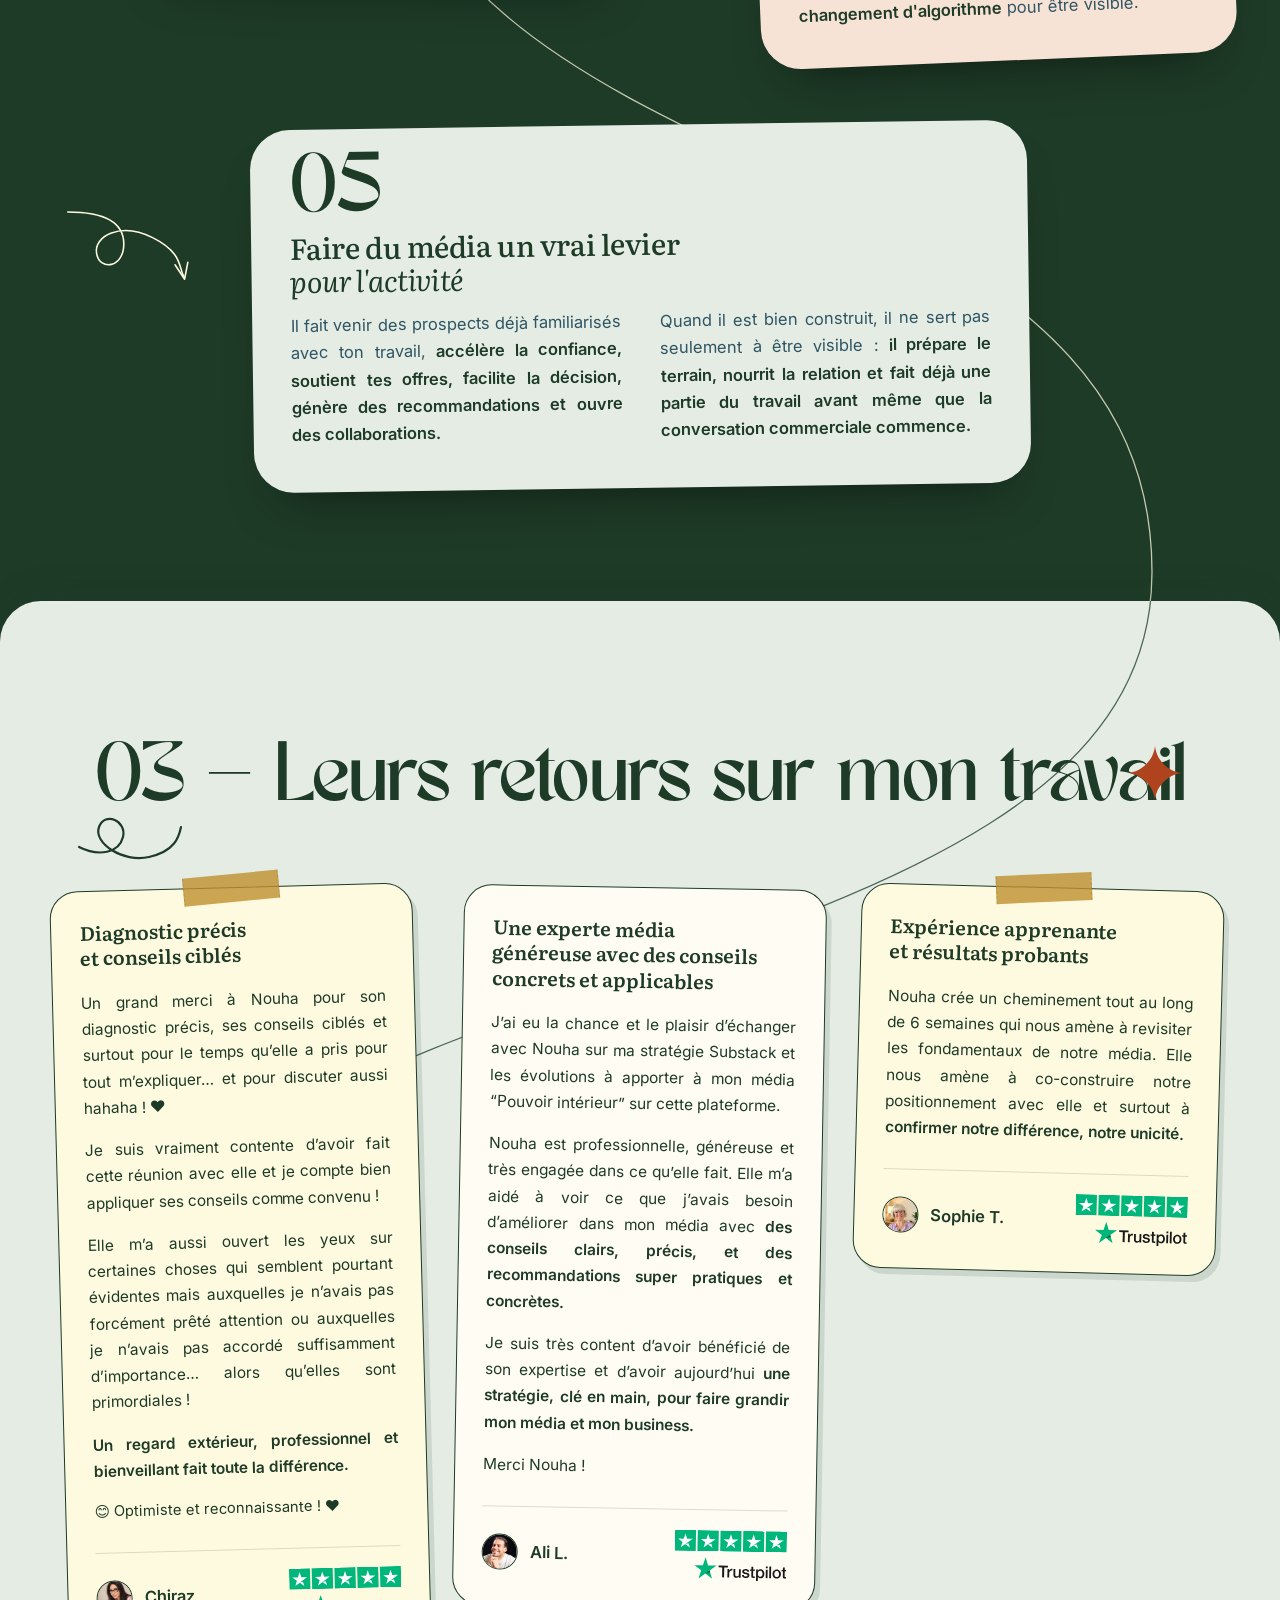
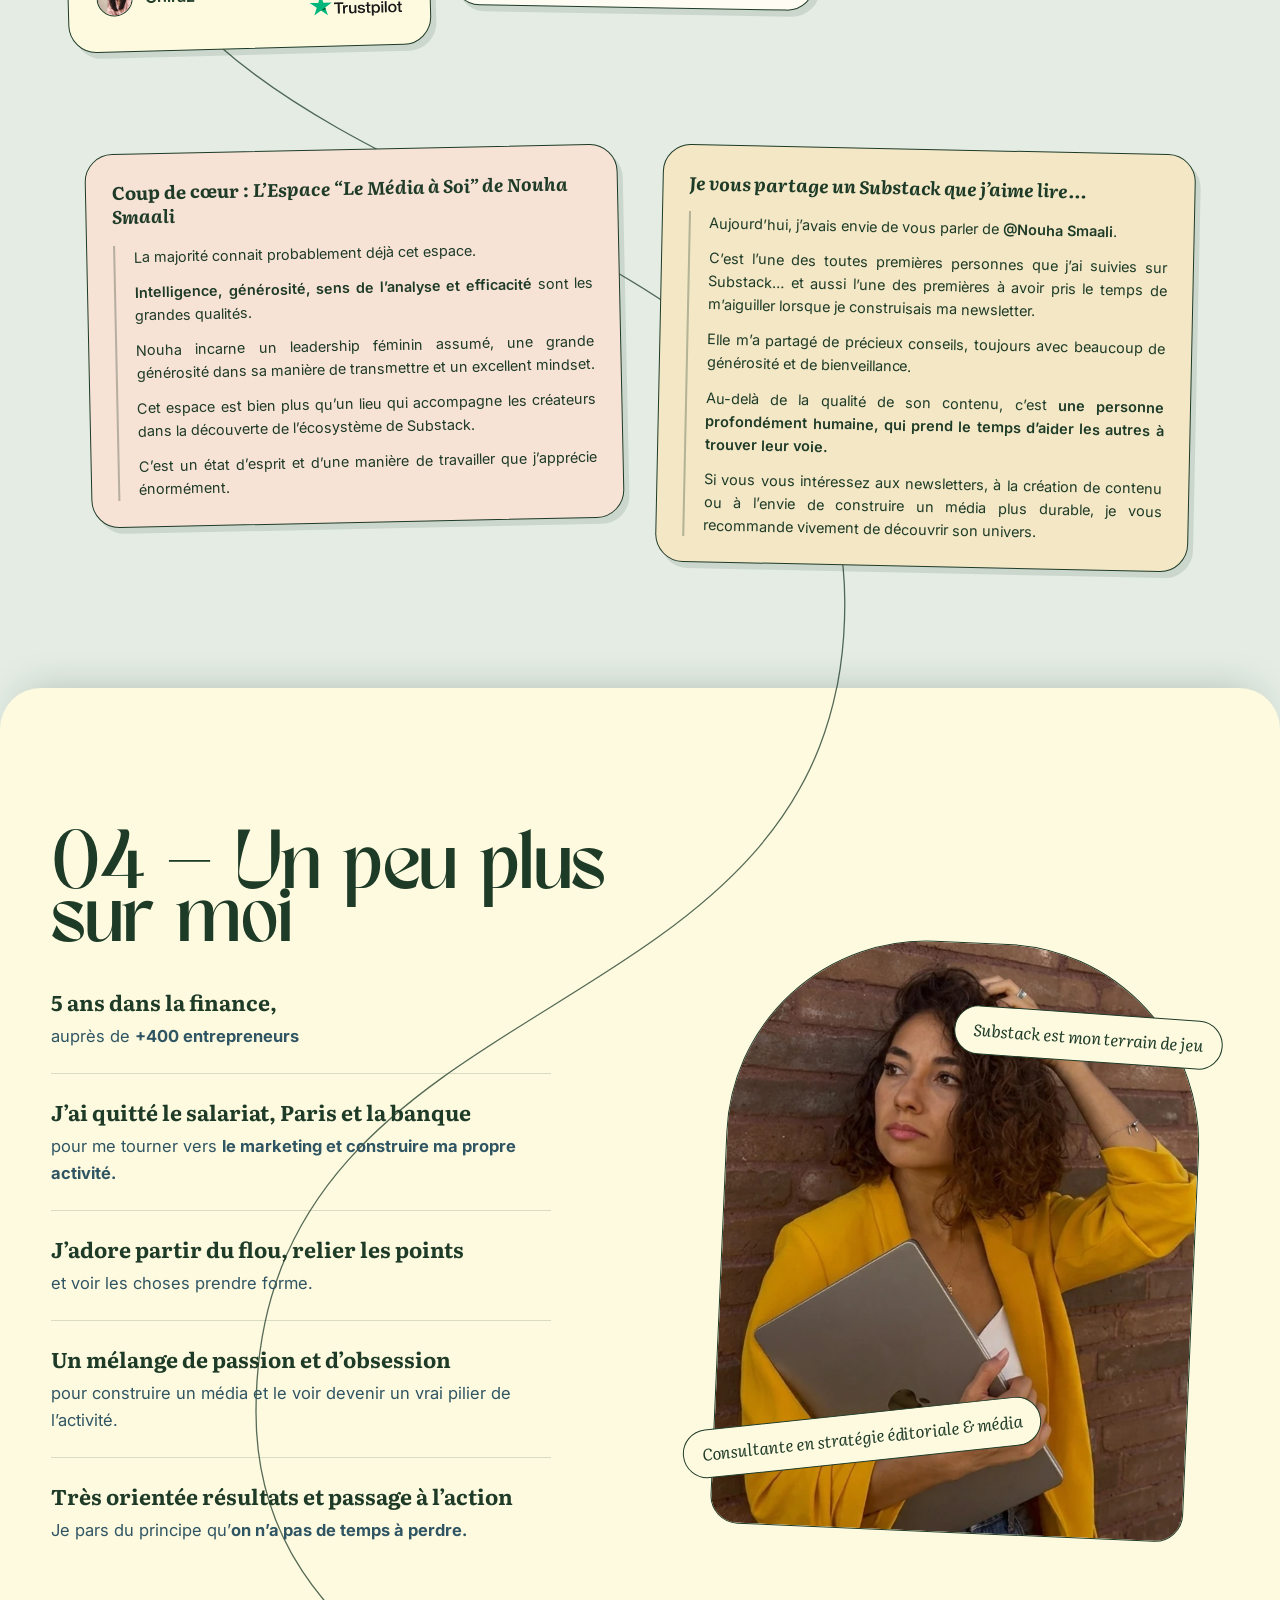
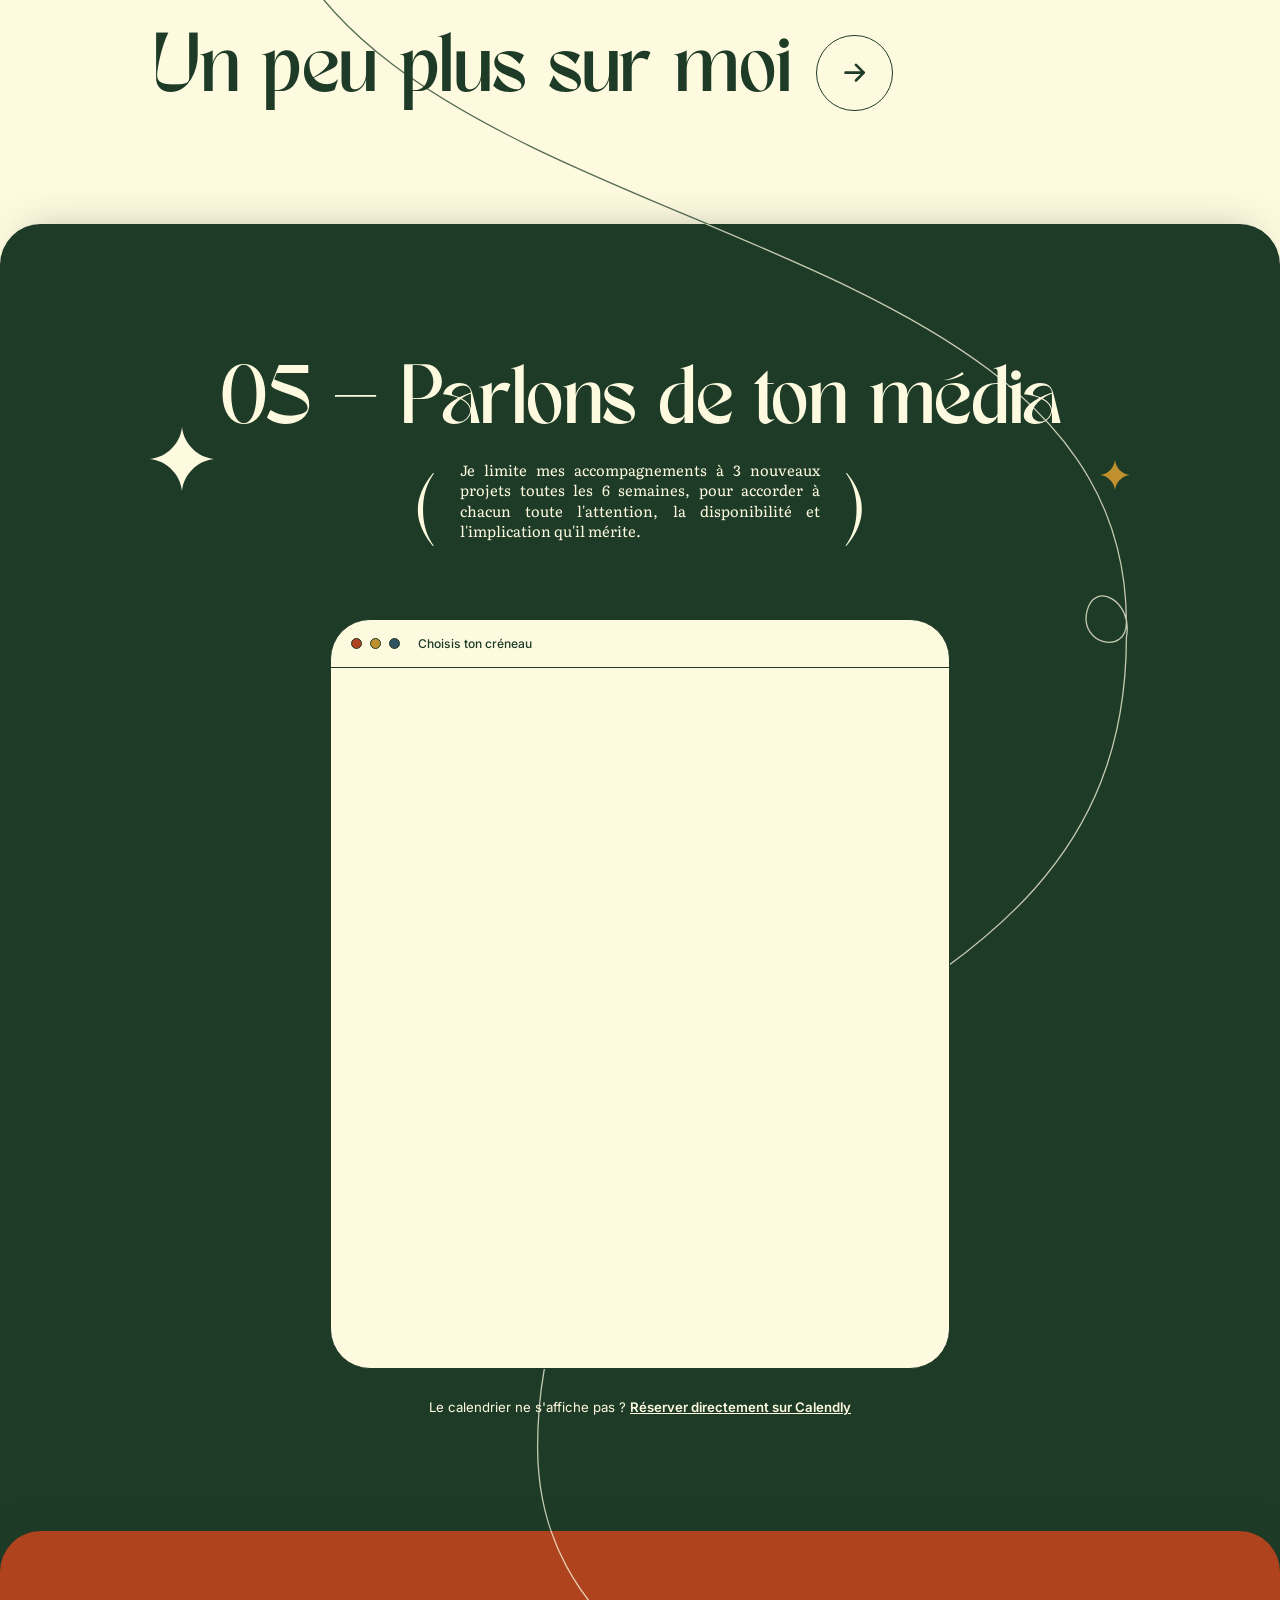
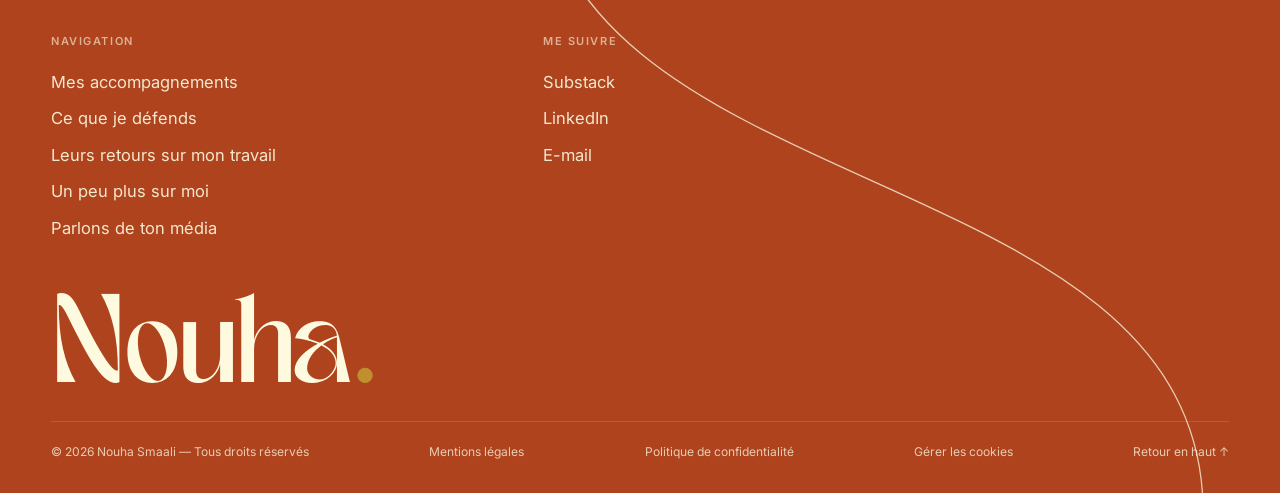
==== commit 68f37497: "changes" ====
--- a/index.html
+++ b/index.html
@@ -5,9 +5,23 @@
   <meta name="viewport" content="width=device-width, initial-scale=1">
   <title>Nouha Smaali — Fais de ta présence un média sur Substack</title>
   <meta name="description" content="J'accompagne les indépendants et dirigeants à construire ou transformer leur présence en un média sur Substack qui renforce leur visibilité, leur autorité et leur activité.">
-  <meta property="og:title" content="Nouha Smaali — Stratégie éditoriale & Substack">
-  <meta property="og:description" content="Construire ou transformer ta présence en un média sur Substack qui renforce ta visibilité, ton autorité et ton activité.">
+  <link rel="canonical" href="https://nouhasmaali.com/">
+  <meta property="og:title" content="Nouha Smaali — Strat&#233;gie &#233;ditoriale &amp; Substack">
+  <meta property="og:description" content="Construire ou transformer ta pr&#233;sence en un m&#233;dia sur Substack qui renforce ta visibilit&#233;, ton autorit&#233; et ton activit&#233;.">
   <meta property="og:type" content="website">
+  <meta property="og:site_name" content="Nouha Smaali">
+  <meta property="og:locale" content="fr_FR">
+  <meta property="og:url" content="https://nouhasmaali.com/">
+  <meta property="og:image" content="https://nouhasmaali.com/assets/img/poster-2.webp">
+  <meta property="og:image:type" content="image/webp">
+  <meta property="og:image:width" content="1408">
+  <meta property="og:image:height" content="736">
+  <meta property="og:image:alt" content="Portrait de Nouha Smaali">
+  <meta name="twitter:card" content="summary_large_image">
+  <meta name="twitter:title" content="Nouha Smaali — Strat&#233;gie &#233;ditoriale &amp; Substack">
+  <meta name="twitter:description" content="Construire ou transformer ta pr&#233;sence en un m&#233;dia sur Substack qui renforce ta visibilit&#233;, ton autorit&#233; et ton activit&#233;.">
+  <meta name="twitter:image" content="https://nouhasmaali.com/assets/img/poster-2.webp">
+  <meta name="twitter:image:alt" content="Portrait de Nouha Smaali">
   <meta name="theme-color" content="#fefae0">
   <link rel="icon" href="assets/img/favicon.png" type="image/png" sizes="64x64">
   <link rel="apple-touch-icon" href="assets/img/apple-touch-icon.png">
@@ -17,7 +31,6 @@
   <link rel="preload" href="assets/fonts/tan-meringue.woff2" as="font" type="font/woff2" crossorigin>
   <link rel="stylesheet" href="assets/css/style.css">
   <link rel="preconnect" href="https://calendly.com">
-  <script>document.documentElement.classList.add("js");</script>
 </head>
 <body id="top">
   <a class="skip-link" href="#contenu">Aller au contenu</a>
@@ -76,8 +89,8 @@
           </svg>
           <h1 class="hero2__title" id="hero-title">
             <span class="hero2__row hero2__row--1" data-reveal>
-              <span data-tw="deviens">Deviens</span>
-              <span class="hero2__push"><span data-tw="evidence">l'évidence</span>
+              <span data-tw="deviens">Fais de ton expertise </span>
+              <span class="hero2__push"><span data-tw="evidence">un média d’autorité</span>
                 <span class="hero2__avatar inline-photo--slideshow" aria-hidden="true">
                   <img src="assets/img/hero-avatar-1.jpg" alt="">
                   <img src="assets/img/hero-avatar-2.jpg" alt="">
@@ -85,9 +98,9 @@
                 </span>
               </span>
             </span>
-            <span class="hero2__row hero2__row--2" data-reveal style="--delay:.08s"><span data-tw="esprit">dans l'esprit</span></span>
-            <span class="hero2__row hero2__row--3" data-reveal style="--delay:.16s"><span data-tw="des">des</span> <span data-tw="bonnes">bonnes</span></span>
-            <span class="hero2__row hero2__row--4" data-reveal style="--delay:.24s"><span data-tw="des">personnes.</span></span>
+            <span class="hero2__row hero2__row--2" data-reveal style="--delay:.08s"><span data-tw="esprit">au service </span></span>
+            <span class="hero2__row hero2__row--3" data-reveal style="--delay:.16s"><span data-tw="des">de ton activité</span> <span data-tw="bonnes"></span></span>
+            <span class="hero2__row hero2__row--4" data-reveal style="--delay:.24s"><span data-tw="des"> </span></span>
           </h1>
           <p class="hero2__aside" data-reveal style="--delay:.32s">
             <span class="hero2__paren" aria-hidden="true">(</span>
@@ -97,7 +110,7 @@
         </div>
 
         <div class="hero2__bottom">
-          <p class="hero2__pitch" data-reveal>J'accompagne les indépendants et dirigeants à transformer leur expertise en <mark>un média d'autorité</mark> avec Substack, pensé comme un actif durable au service de leur activité.</p>
+          
           <aside class="proof" data-reveal style="--delay:.1s" aria-labelledby="proof-title">
             <p class="proof__title" id="proof-title">La preuve par mon propre média</p>
             <ul class="proof__list">
@@ -154,9 +167,7 @@
               <p class="offer__lede">Tu as l'expertise, mais pas encore de présence éditoriale ou d'audience établie sur le web → <strong>on construit tout de zéro brique par brique.</strong></p>
               <p class="offer__promise">On pose les fondations, positionnement, stratégie éditoriale, architecture et maîtrise de Substack, puis on travaille la croissance et la monétisation pour en faire un actif durable&nbsp;: un média qui rend ton expertise visible, construit une audience qui t'appartient et crée des opportunités pour ton activité.</p>
               <div class="offer__bottom offer__bottom--cta">
-                <a class="big-link offer__booking" href="index.html#rendez-vous" aria-label="Je veux construire mon média">
-                  <span class="big-link__arrow" aria-hidden="true"><svg viewBox="0 0 24 24" fill="none" stroke="currentColor" stroke-width="2" stroke-linecap="round" stroke-linejoin="round"><path d="M5 12h14M13 6l6 6-6 6"/></svg></span>
-                </a>
+                
               </div>
             </article>
 
@@ -176,9 +187,7 @@
             <p class="offer__lede">Tu as déjà une audience, des contenus et plusieurs canaux → <strong>on capitalise sur l'existant pour construire un média pensé comme un actif.</strong></p>
             <p class="offer__promise">On reprend ton positionnement, tes contenus, ton audience sur les différentes plateformes pour conserver ce qui fonctionne, faire évoluer ce qui doit l'être et faire converger l'ensemble autour d'un média qui renforce ton autorité et soutient davantage ton activité.</p>
             <div class="offer__bottom offer__bottom--cta">
-              <a class="big-link offer__booking" href="index.html#rendez-vous" aria-label="Je veux faire évoluer ma présence vers un média d'autorité">
-                <span class="big-link__arrow" aria-hidden="true"><svg viewBox="0 0 24 24" fill="none" stroke="currentColor" stroke-width="2" stroke-linecap="round" stroke-linejoin="round"><path d="M5 12h14M13 6l6 6-6 6"/></svg></span>
-              </a>
+              
             </div>
           </article>
 
@@ -402,6 +411,7 @@
       <div class="footer__bottom">
         <span>© <span data-year>2026</span> Nouha Smaali — Tous droits réservés</span>
         <a href="mentions-legales.html">Mentions légales</a>
+        <a href="politique-confidentialite.html">Politique de confidentialité</a>
         <button type="button" class="footer__cookies" data-cookie-settings>Gérer les cookies</button>
         <a href="#top">Retour en haut ↑</a>
       </div>
--- a/assets/css/style.css
+++ b/assets/css/style.css
@@ -169,23 +169,23 @@
   stroke-dasharray: 1;
   stroke-dashoffset: 0;
 }
-.js [data-reveal] .doodle path {
+.reveal-ready [data-reveal] .doodle path {
   stroke-dashoffset: 1;
   transition: stroke-dashoffset 1.4s var(--ease) 0.35s;
 }
-.js .is-visible .doodle path { stroke-dashoffset: 0; }
+.reveal-ready .is-visible .doodle path { stroke-dashoffset: 0; }
 @keyframes spin { to { transform: rotate(360deg); } }
 .float { animation: float 6s ease-in-out infinite; }
 @keyframes float { 50% { transform: translateY(-10px) rotate(4deg); } }
 
 /* ---------- Reveal on scroll ---------- */
-.js [data-reveal] {
+.reveal-ready [data-reveal] {
   opacity: 0;
   transform: translateY(28px);
   transition: opacity 0.9s var(--ease), transform 0.9s var(--ease);
   transition-delay: var(--delay, 0s);
 }
-.js [data-reveal].is-visible { opacity: 1; transform: none; }
+.reveal-ready [data-reveal].is-visible { opacity: 1; transform: none; }
 
 /* ---------- Boutons ---------- */
 .btn {
@@ -821,8 +821,8 @@
   font-weight: 700;
   font-synthesis: none;
   font-variation-settings: "SOFT" 100, "WONK" 1;
-  font-size: clamp(2.6rem, 5.4vw, 5.6rem);
-  line-height: 4;
+  font-size: calc(clamp(2.2rem, 3.4vw, 3.7rem) * 0.92);
+  line-height: 1.1;
   letter-spacing: -0.03em;
   text-align: left;
   margin-bottom: 20px;
@@ -833,10 +833,11 @@
   font-style: italic;
 }
 .offer__promise {
-  font-family: var(--font-editorial);
-  font-size: clamp(1.15rem, 0.7vw + 0.95rem, 1.5rem);
-  line-height: 1.4;
-  max-width: 32ch;
+  font-family: var(--font-body);
+  font-size: clamp(0.95rem, 0.2vw + 0.9rem, 1.05rem);
+  line-height: 1.6;
+  max-width: none;
+  color: var(--ink);
   margin-bottom: 20px;
 }
 .offer__bottom {
@@ -898,9 +899,9 @@
   transition: transform 0.6s var(--ease), box-shadow 0.6s var(--ease);
   z-index: 1;
 }
-.js .v-obj[data-reveal] { transform: translateY(28px) rotate(var(--r)); }
-.js .v-obj[data-reveal].is-visible { transform: rotate(var(--r)); }
-.v-obj:hover, .js .v-obj[data-reveal].is-visible:hover { transform: rotate(0deg) scale(1.03); z-index: 5; }
+.reveal-ready .v-obj[data-reveal] { transform: translateY(28px) rotate(var(--r)); }
+.reveal-ready .v-obj[data-reveal].is-visible { transform: rotate(var(--r)); }
+.v-obj:hover, .reveal-ready .v-obj[data-reveal].is-visible:hover { transform: rotate(0deg) scale(1.03); z-index: 5; }
 
 .testimonial {
   display: inline-block;
@@ -1030,8 +1031,6 @@
 .avatar--blush { background: var(--blush); }
 .avatar--butter { background: var(--butter); }
 
-/* Modal vidéo */
-
 /* ==========================================================================
    Un peu plus sur moi (home)
    ========================================================================== */
@@ -1058,7 +1057,7 @@
   transform: translate(-34px, 100px);
 }
 @media (min-width: 901px) {
-  .js .about > .about__photo[data-reveal].is-visible {
+  .reveal-ready .about > .about__photo[data-reveal].is-visible {
     transform: translate(-34px, 80px);
   }
 }
@@ -1526,17 +1525,19 @@
 .story__block--social { container-type: inline-size; }
 .story__block--change .story__change-photo {
   position: relative;
-  max-width: 520px;
+  max-width: 640px;
   left: calc((100vw - 100cqw) / 2);
 }
 @media (min-width: 901px) {
   .story__block--change { grid-template-columns: repeat(2, minmax(0, 1fr)); }
+  .story__block--change .story__change-photo { width: 125%; }
   .story__block.story__block--social { grid-template-columns: repeat(2, minmax(0, 1fr)); }
+  .story__block--social .story__left-photo { width: 110%; }
 }
 .story__block--social .story__left-photo {
   position: relative;
-  max-width: 460px;
-  right: calc((100vw - 100cqw) / 2);
+  max-width: 510px;
+  right: calc((100vw - 100cqw) / 2 + 12px);
 }
 .story__block h2 {
   font-family: var(--font-editorial);
@@ -1587,7 +1588,7 @@
   .reader-comment--favorite { --r: -0.6deg; }
   .reader-comment--recommendation { --r: 0.6deg; }
   .testimonial { --r: 0deg; }
-  .v-obj.testimonial:hover, .js .v-obj.testimonial[data-reveal].is-visible:hover { transform: none; }
+  .v-obj.testimonial:hover, .reveal-ready .v-obj.testimonial[data-reveal].is-visible:hover { transform: none; }
 }
 
 @media (max-width: 900px) {
@@ -1697,20 +1698,12 @@
 /* ==========================================================================
    Offres (home) : nouveaux contenus
    ========================================================================== */
-.offer .offer__title { font-size: calc(clamp(2.2rem, 3.4vw, 3.7rem) * 0.92); line-height: 1.1; }
 .offer__lede {
   font-family: var(--font-editorial);
   font-style: italic;
   font-size: clamp(1.05rem, 0.4vw + 0.95rem, 1.25rem);
   line-height: 1.4;
   margin-bottom: 16px;
-}
-.offer .offer__promise {
-  font-family: var(--font-body);
-  font-size: clamp(0.95rem, 0.2vw + 0.9rem, 1.05rem);
-  line-height: 1.6;
-  max-width: none;
-  color: var(--ink);
 }
 .offer__bottom--cta { justify-content: flex-start; }
 
@@ -1887,9 +1880,9 @@
   box-shadow: 0 30px 50px -30px rgba(0, 0, 0, 0.55);
   transition: transform 0.6s var(--ease), box-shadow 0.6s var(--ease);
 }
-.js .creed__item[data-reveal] { transform: translateY(30px) rotate(var(--r)); }
-.js .creed__item[data-reveal].is-visible { transform: rotate(var(--r)); }
-.creed__item:hover, .js .creed__item[data-reveal].is-visible:hover {
+.reveal-ready .creed__item[data-reveal] { transform: translateY(30px) rotate(var(--r)); }
+.reveal-ready .creed__item[data-reveal].is-visible { transform: rotate(var(--r)); }
+.creed__item:hover, .reveal-ready .creed__item[data-reveal].is-visible:hover {
   transform: rotate(0deg) translateY(-6px);
   box-shadow: 0 40px 60px -30px rgba(0, 0, 0, 0.7);
   z-index: 3;
@@ -2130,7 +2123,7 @@
 }
 @media (min-width: 1101px) {
   .hero2 .hero2__aside {
-    top: calc(var(--hs) * 1.14);
+    top: calc(var(--hs) * 4.5);
     right: -250px;
     width: calc(var(--hs) * 5.5);
     height: calc(var(--hs) * 0.74 * 1.12 * 2);
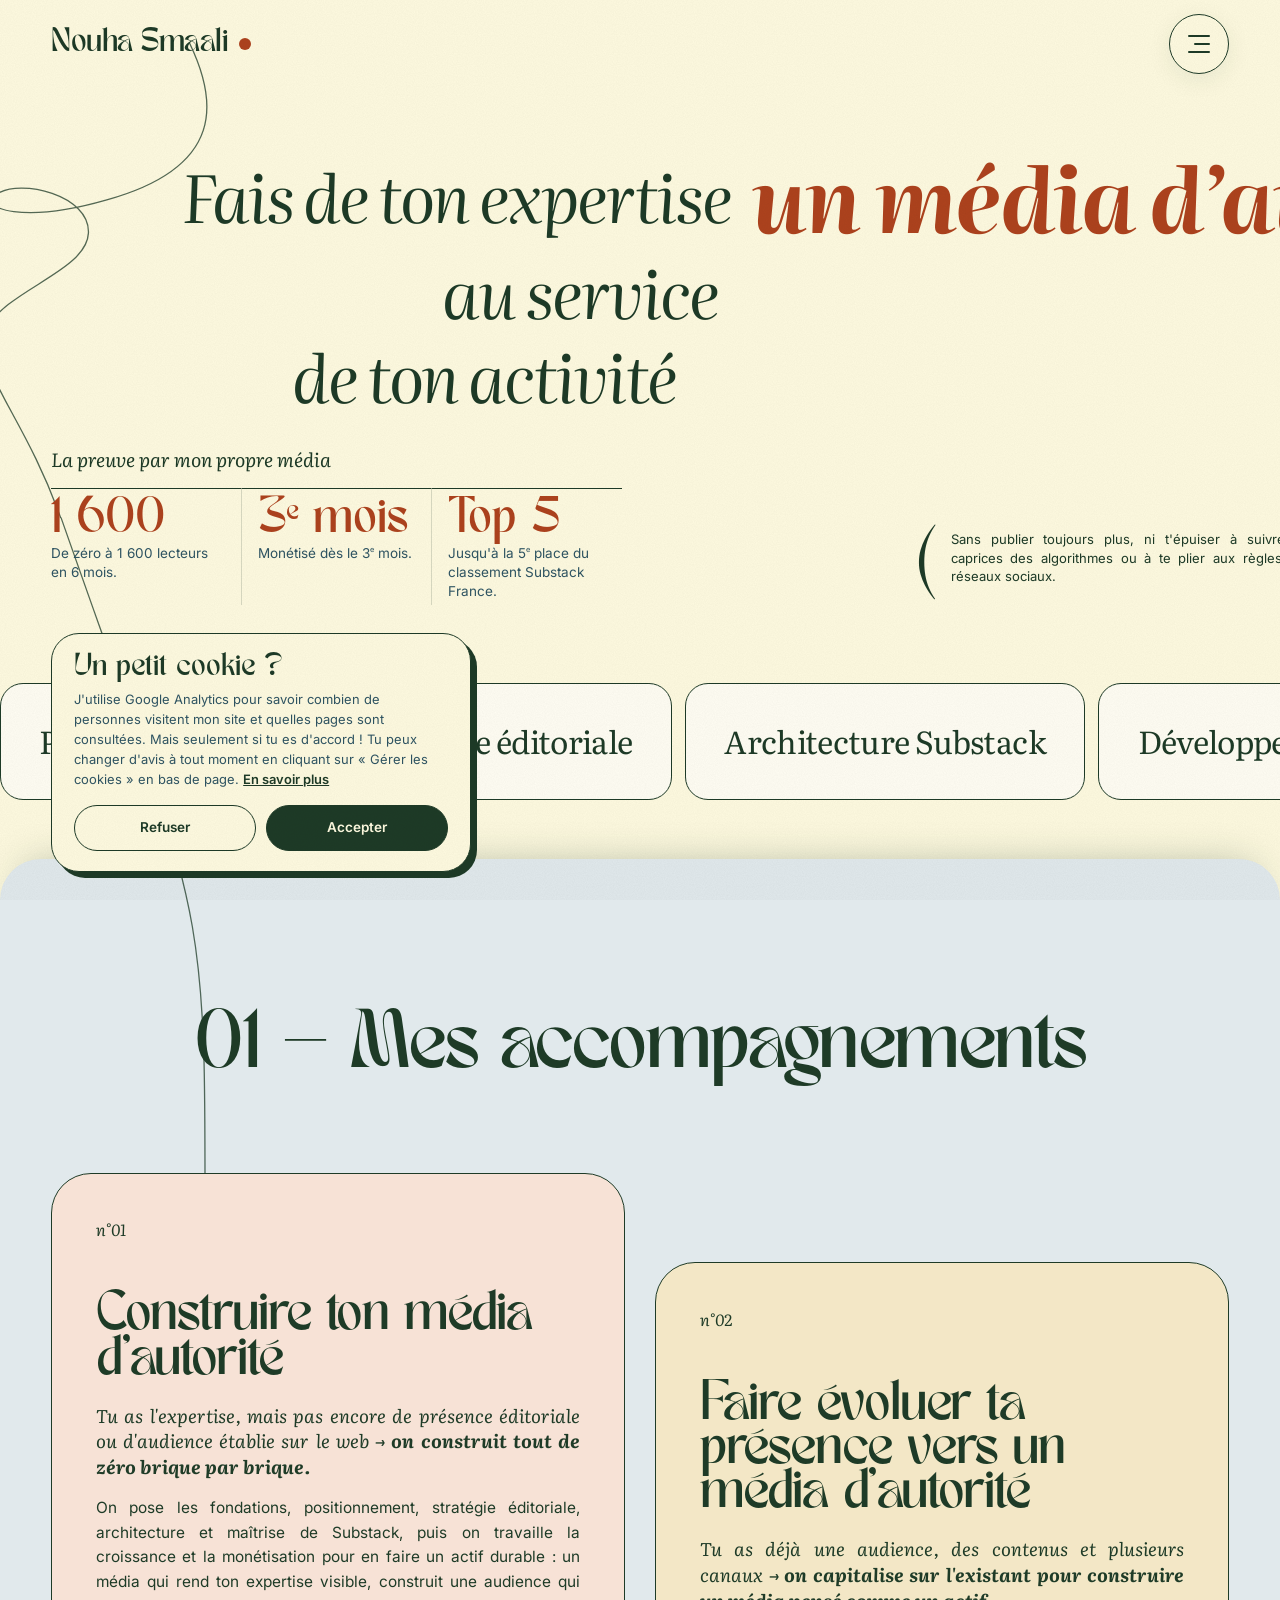
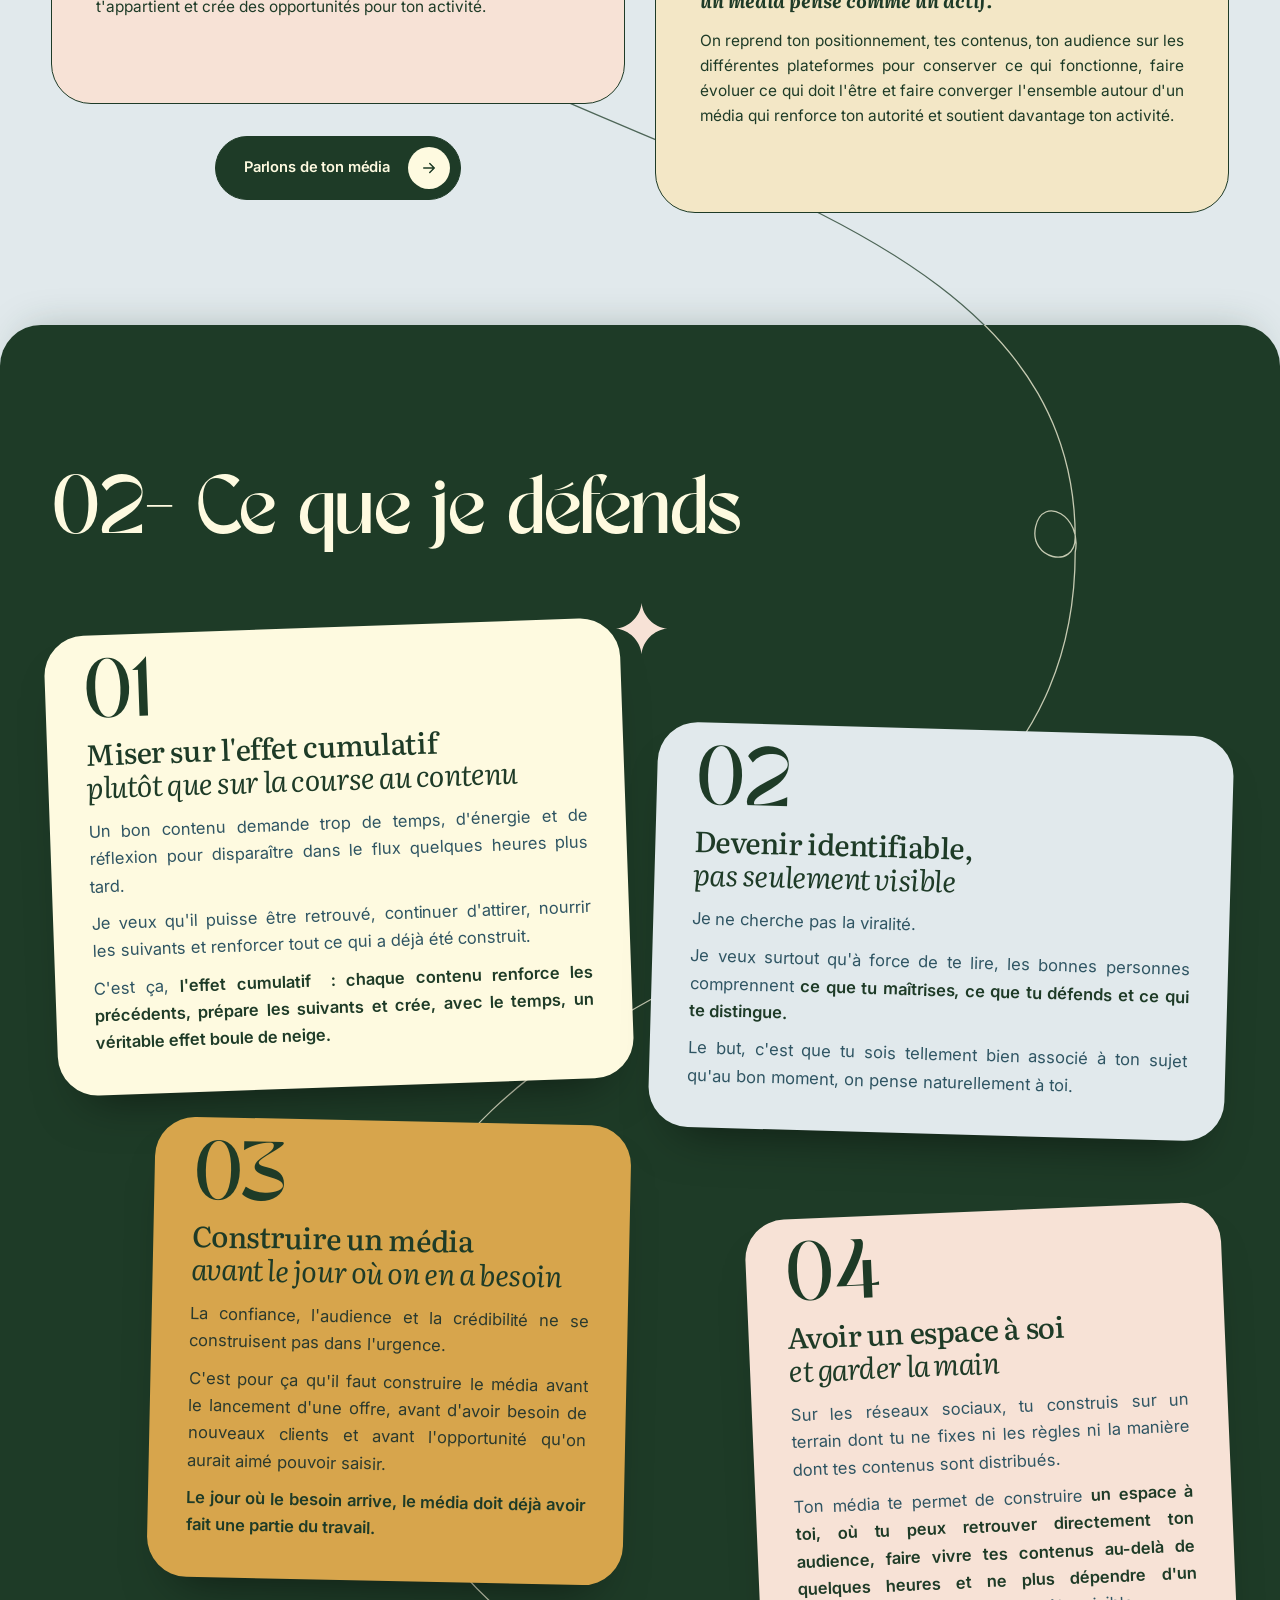
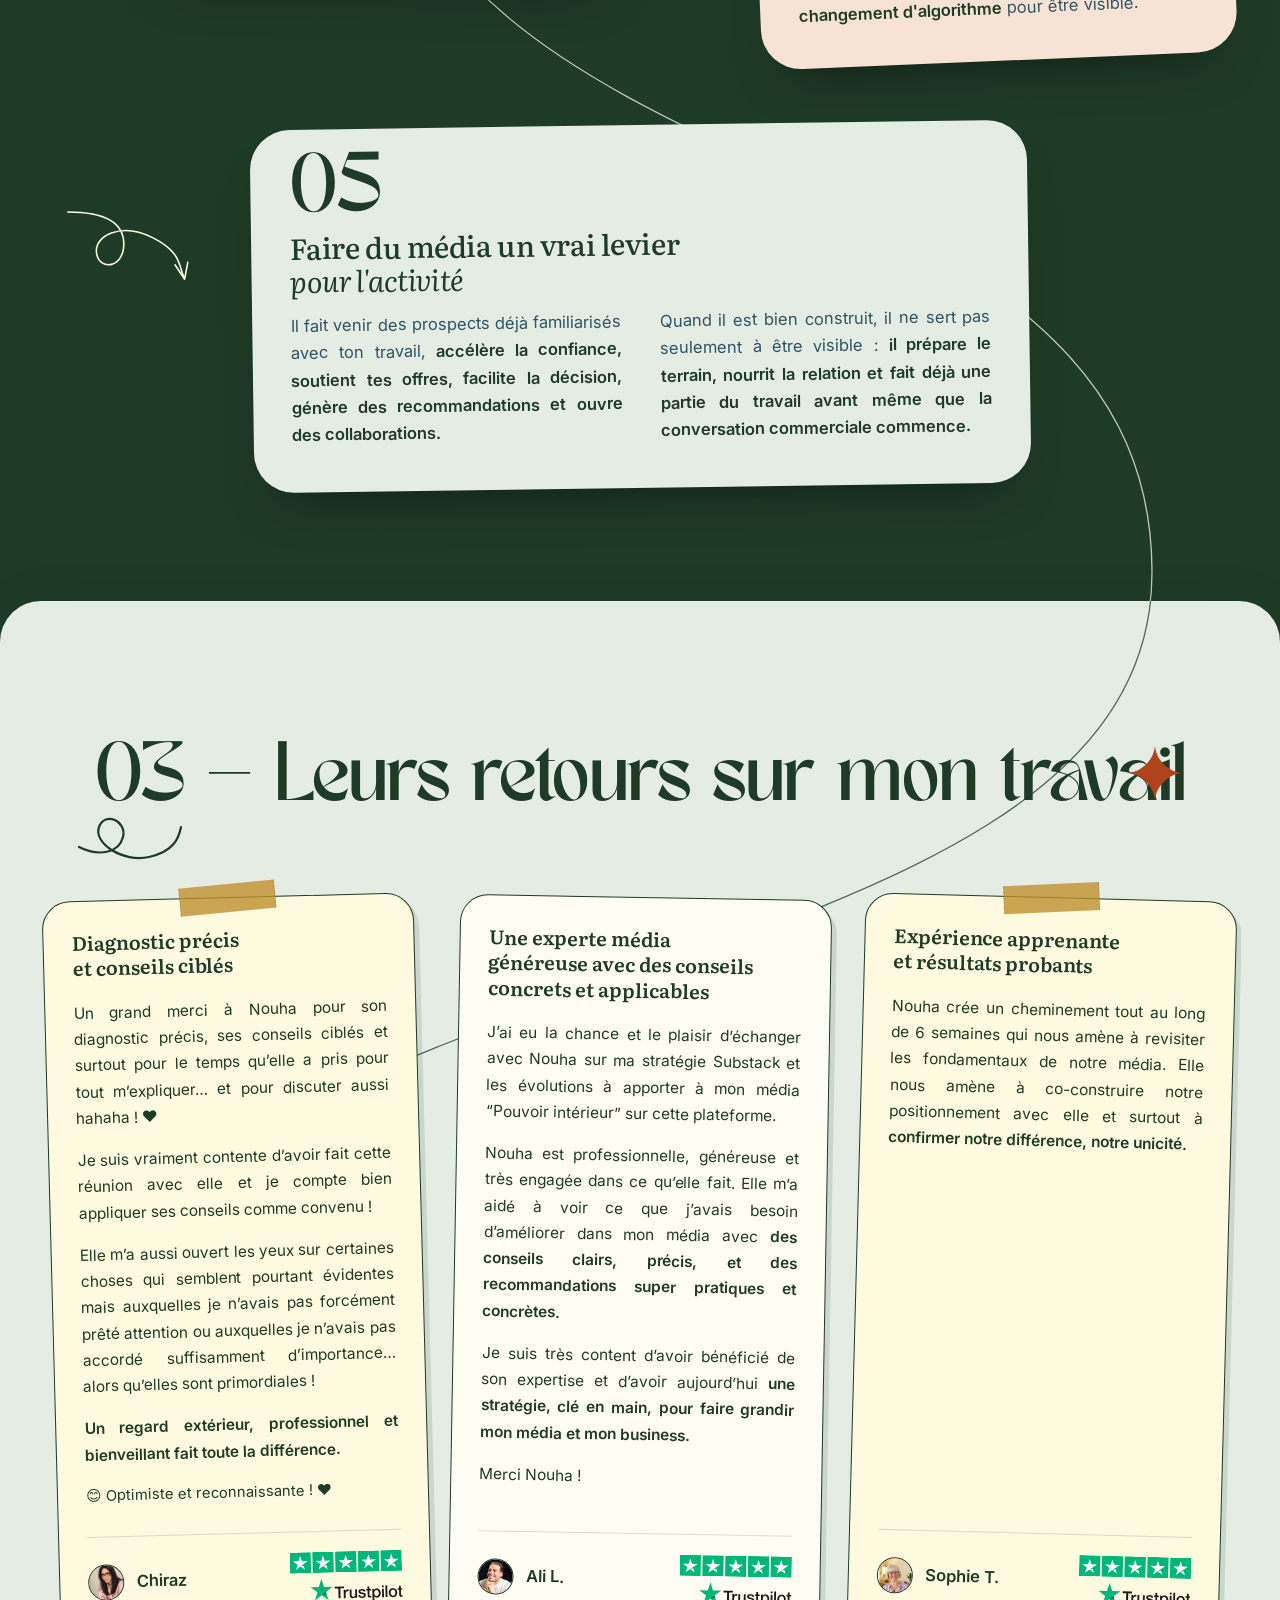
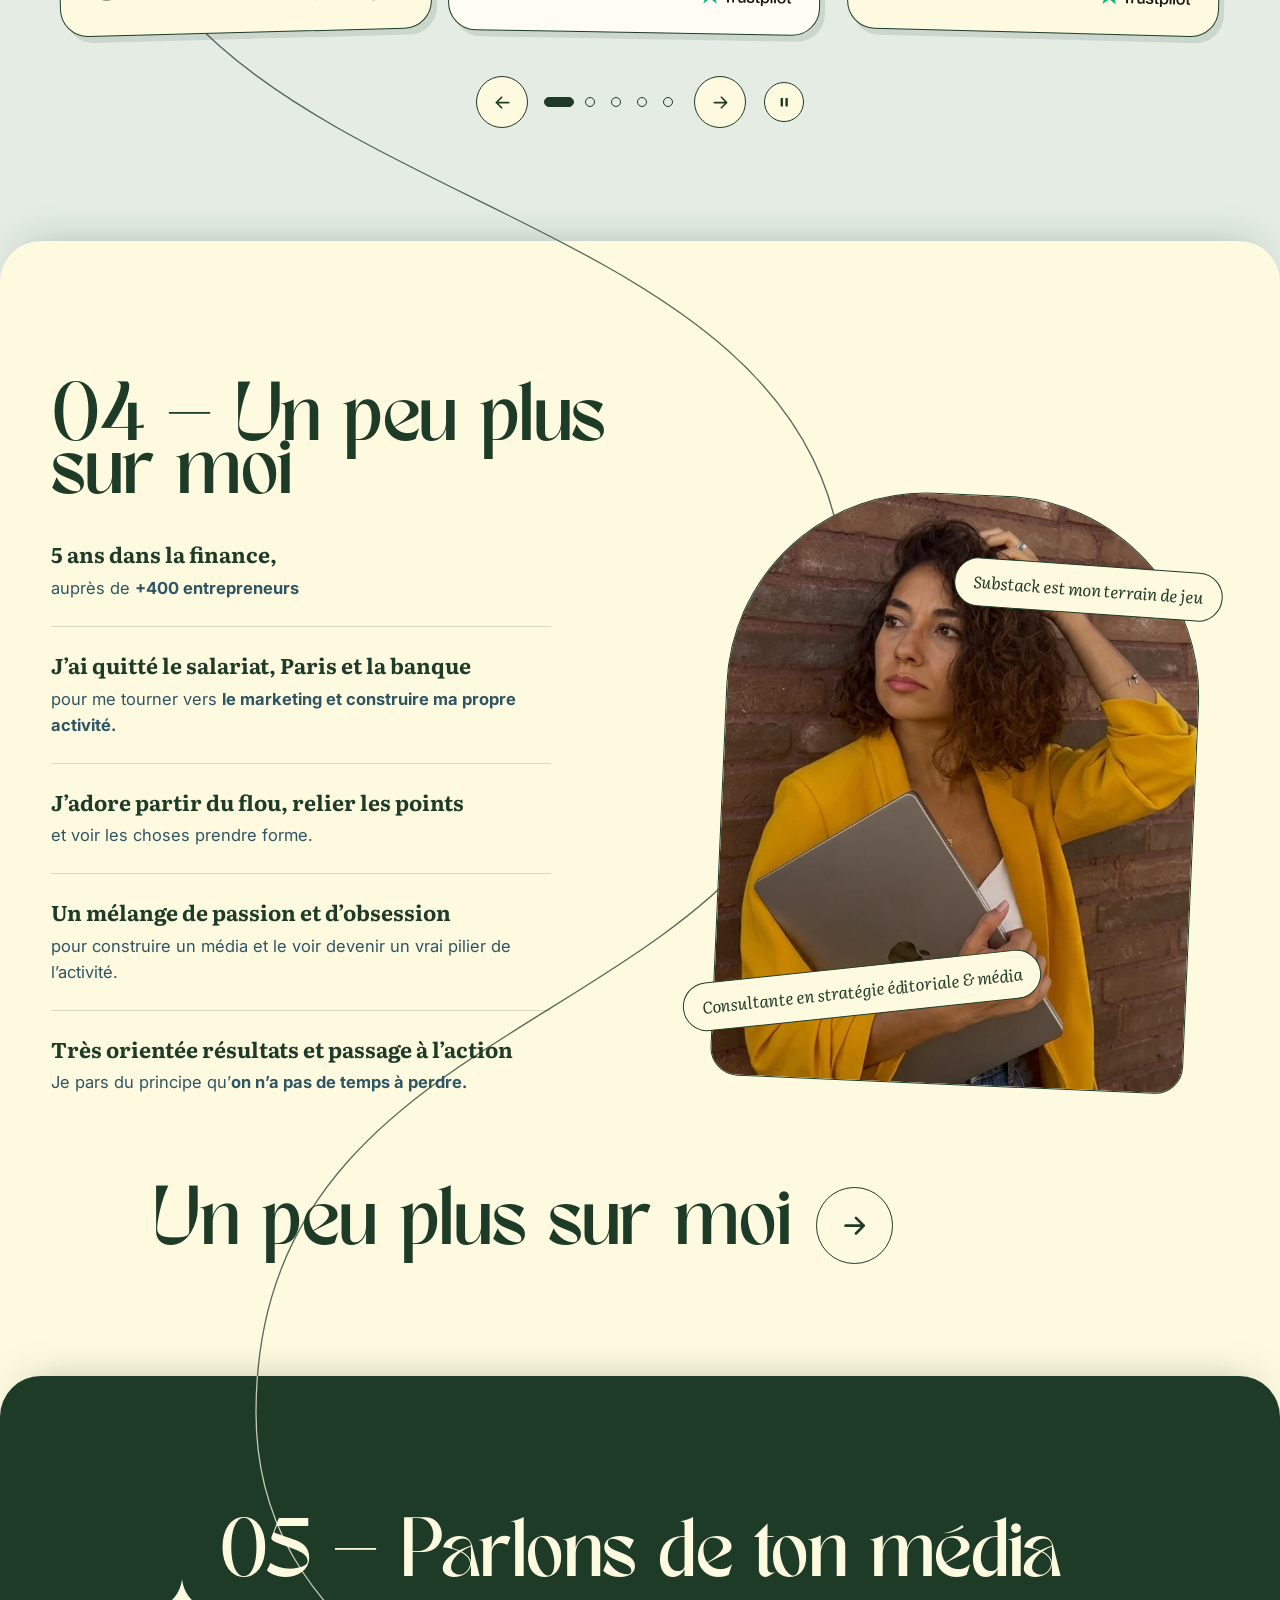
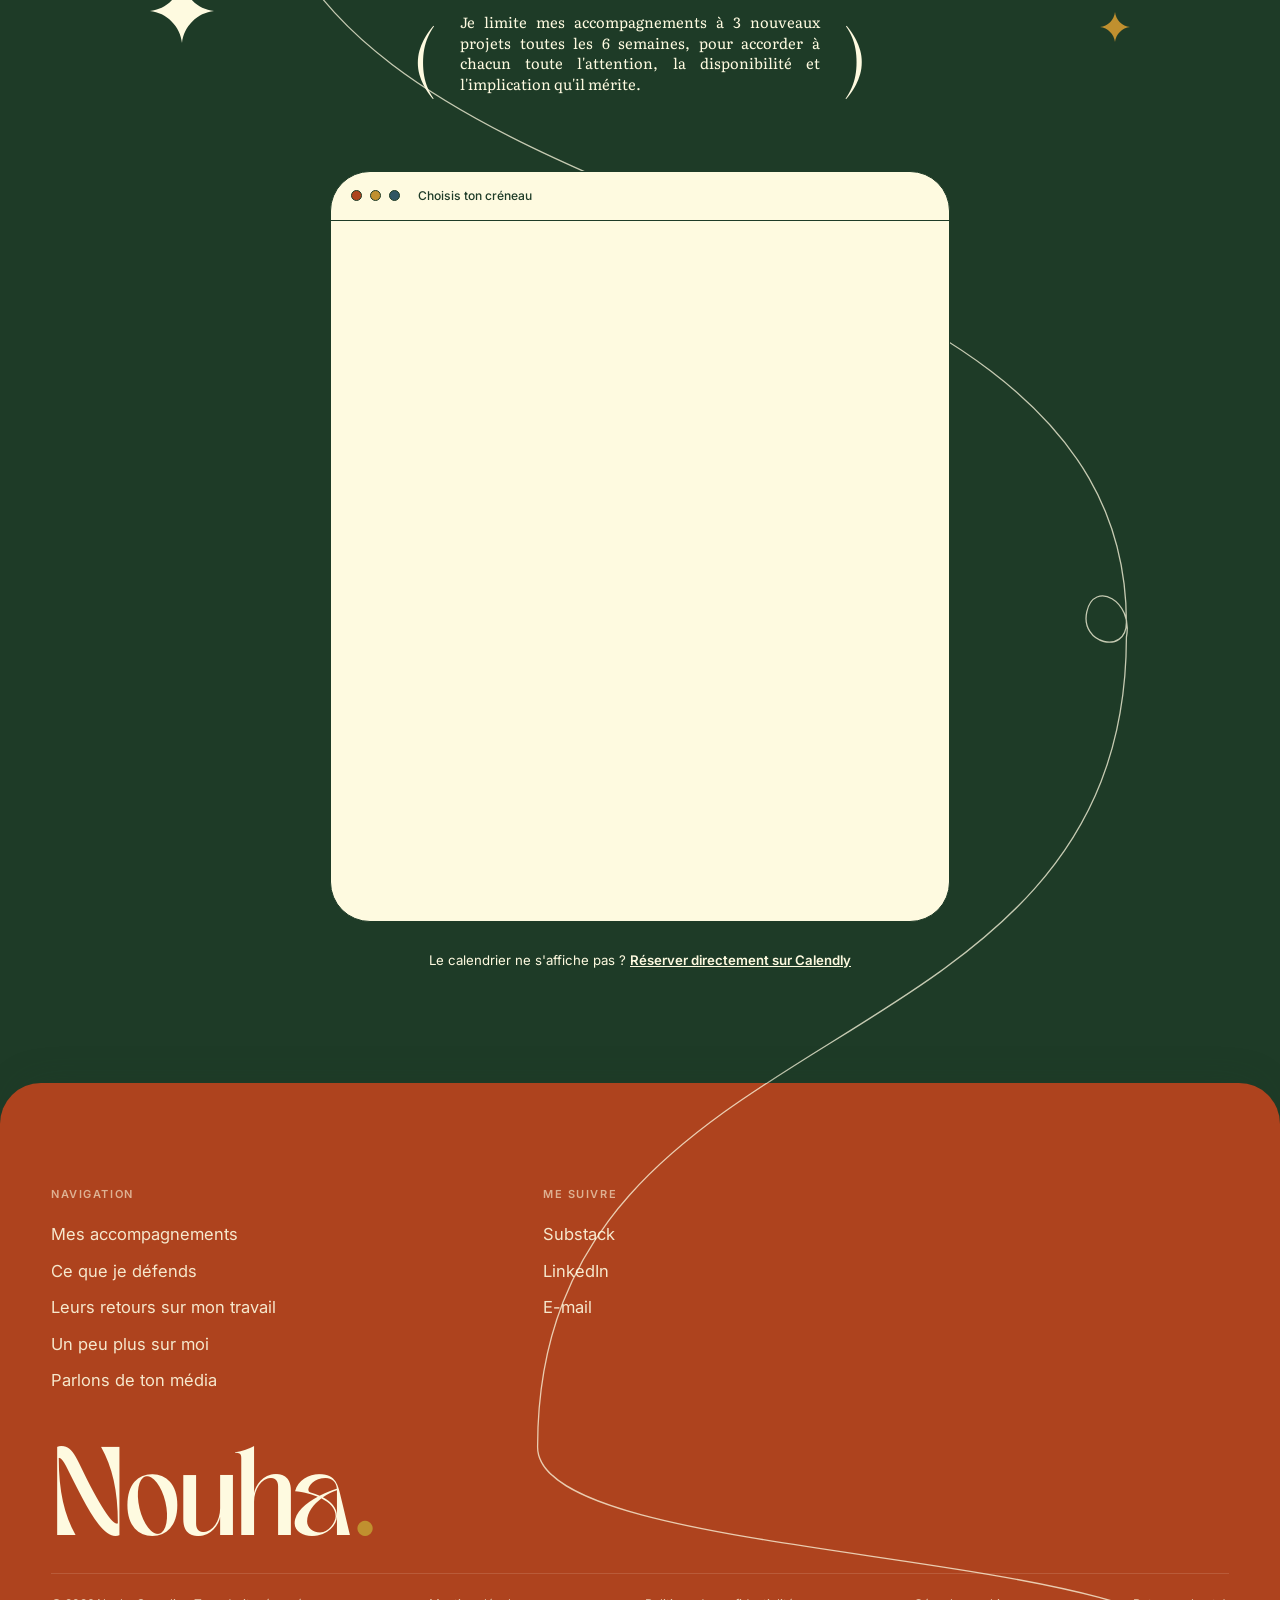
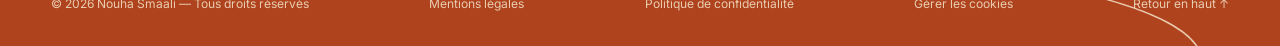
==== commit 0bd84680: "Show the 5 testimonials as a looping horizontal carousel - "Leurs retours sur mon travail": the 3 Tr" ====
--- a/index.html
+++ b/index.html
@@ -247,63 +247,75 @@
             <svg class="doodle loop" viewBox="0 0 110 70" aria-hidden="true"><path pathLength="1" d="M4 40c20 10 40 6 44-10S30 4 24 20s24 36 50 30 30-20 32-30"/></svg>
           </div>
 
-          <div class="voices__cards">
-
-            <figure class="v-obj testimonial testimonial--diagnostic tape" data-reveal>
-              <h3 class="testimonial__title">Diagnostic précis et conseils ciblés</h3>
-              <blockquote class="testimonial__quote">
-                <p>Un grand merci à Nouha pour son diagnostic précis, ses conseils ciblés et surtout pour le temps qu’elle a pris pour tout m’expliquer… et pour discuter aussi hahaha ! ❤️</p>
-                <p>Je suis vraiment contente d’avoir fait cette réunion avec elle et je compte bien appliquer ses conseils comme convenu !</p>
-                <p>Elle m’a aussi ouvert les yeux sur certaines choses qui semblent pourtant évidentes mais auxquelles je n’avais pas forcément prêté attention ou auxquelles je n’avais pas accordé suffisamment d’importance… alors qu’elles sont primordiales !</p>
-                <p><strong>Un regard extérieur, professionnel et bienveillant fait toute la différence.</strong></p>
-                <p class="testimonial__aside">😊 Optimiste et reconnaissante ! ❤️</p>
-              </blockquote>
-              <figcaption class="testimonial__author"><span class="avatar avatar--blush" aria-hidden="true">C<img data-avatar-photo src="assets/img/chiraz.jpg" alt="" width="36" height="36" loading="lazy"></span><span>Chiraz</span><span class="testimonial__trustpilot"><img class="testimonial__stars" src="assets/img/trustpilot-stars-5.svg" alt="5 étoiles sur 5" width="112" height="21" loading="lazy" decoding="async"><img class="testimonial__brand" src="assets/img/trustpilot-logo.svg" alt="Trustpilot" width="92" height="23" loading="lazy" decoding="async"></span></figcaption>
-            </figure>
-
-            <figure class="v-obj testimonial testimonial--strategy" data-reveal style="--delay:.1s">
-              <h3 class="testimonial__title">Une experte média généreuse avec des conseils concrets et applicables</h3>
-              <blockquote class="testimonial__quote">
-                <p>J’ai eu la chance et le plaisir d’échanger avec Nouha sur ma stratégie Substack et les évolutions à apporter à mon média “Pouvoir intérieur” sur cette plateforme.</p>
-                <p>Nouha est professionnelle, généreuse et très engagée dans ce qu’elle fait. Elle m’a aidé à voir ce que j’avais besoin d’améliorer dans mon média avec <strong>des conseils clairs, précis, et des recommandations super pratiques et concrètes.</strong></p>
-                <p>Je suis très content d’avoir bénéficié de son expertise et d’avoir aujourd’hui <strong>une stratégie, clé en main, pour faire grandir mon média et mon business.</strong></p>
-                <p>Merci Nouha !</p>
-              </blockquote>
-              <figcaption class="testimonial__author"><span class="avatar avatar--sage" aria-hidden="true">AL<img data-avatar-photo src="assets/img/ali-labbabi.jpg" alt="" width="36" height="36" loading="lazy"></span><span>Ali L.</span><span class="testimonial__trustpilot"><img class="testimonial__stars" src="assets/img/trustpilot-stars-5.svg" alt="5 étoiles sur 5" width="112" height="21" loading="lazy" decoding="async"><img class="testimonial__brand" src="assets/img/trustpilot-logo.svg" alt="Trustpilot" width="92" height="23" loading="lazy" decoding="async"></span></figcaption>
-            </figure>
-
-            <figure class="v-obj testimonial testimonial--journey tape" data-reveal style="--delay:.2s">
-              <h3 class="testimonial__title">Expérience apprenante et résultats probants</h3>
-              <blockquote class="testimonial__quote">
-                <p>Nouha crée un cheminement tout au long de 6 semaines qui nous amène à revisiter les fondamentaux de notre média. Elle nous amène à co-construire notre positionnement avec elle et surtout à <strong>confirmer notre différence, notre unicité.</strong></p>
-              </blockquote>
-              <figcaption class="testimonial__author"><span class="avatar avatar--butter" aria-hidden="true">ST<img data-avatar-photo src="assets/img/sophie-trentesaux.jpg" alt="" width="36" height="36" loading="lazy"></span><span>Sophie T.</span><span class="testimonial__trustpilot"><img class="testimonial__stars" src="assets/img/trustpilot-stars-5.svg" alt="5 étoiles sur 5" width="112" height="21" loading="lazy" decoding="async"><img class="testimonial__brand" src="assets/img/trustpilot-logo.svg" alt="Trustpilot" width="92" height="23" loading="lazy" decoding="async"></span></figcaption>
-            </figure>
-
-          </div>
-
-          <div class="reader-comments">
-            <article class="v-obj reader-comment reader-comment--favorite" data-reveal aria-labelledby="reader-favorite-title">
-              <h3 class="reader-comment__title" id="reader-favorite-title">Coup de cœur : <em>L’Espace “Le Média à Soi” de Nouha Smaali</em></h3>
-              <blockquote class="reader-comment__quote">
-                <p>La majorité connait probablement déjà cet espace.</p>
-                <p><strong>Intelligence, générosité, sens de l’analyse et efficacité</strong> sont les grandes qualités.</p>
-                <p>Nouha incarne un leadership féminin assumé, une grande générosité dans sa manière de transmettre et un excellent mindset.</p>
-                <p>Cet espace est bien plus qu’un lieu qui accompagne les créateurs dans la découverte de l’écosystème de Substack.</p>
-                <p>C’est un état d’esprit et d’une manière de travailler que j’apprécie énormément.</p>
-              </blockquote>
-            </article>
-
-            <article class="v-obj reader-comment reader-comment--recommendation" data-reveal style="--delay:.1s" aria-labelledby="reader-recommendation-title">
-              <h3 class="reader-comment__title" id="reader-recommendation-title"><em>Je vous partage un Substack que j’aime lire…</em></h3>
-              <blockquote class="reader-comment__quote">
-                <p>Aujourd’hui, j’avais envie de vous parler de <strong>@Nouha Smaali</strong>.</p>
-                <p>C’est l’une des toutes premières personnes que j’ai suivies sur Substack… et aussi l’une des premières à avoir pris le temps de m’aiguiller lorsque je construisais ma newsletter.</p>
-                <p>Elle m’a partagé de précieux conseils, toujours avec beaucoup de générosité et de bienveillance.</p>
-                <p>Au-delà de la qualité de son contenu, c’est <strong>une personne profondément humaine, qui prend le temps d’aider les autres à trouver leur voie.</strong></p>
-                <p>Si vous vous intéressez aux newsletters, à la création de contenu ou à l’envie de construire un média plus durable, je vous recommande vivement de découvrir son univers.</p>
-              </blockquote>
-            </article>
+          <div class="carousel" data-carousel data-reveal role="region" aria-roledescription="carrousel" aria-label="Avis sur mon travail">
+            <div class="carousel__viewport">
+              <div class="carousel__track">
+                <div class="carousel__slide" role="group" aria-roledescription="avis" aria-label="1 sur 5">
+                  <figure class="v-obj testimonial testimonial--diagnostic tape">
+                    <h3 class="testimonial__title">Diagnostic précis et conseils ciblés</h3>
+                    <blockquote class="testimonial__quote">
+                      <p>Un grand merci à Nouha pour son diagnostic précis, ses conseils ciblés et surtout pour le temps qu’elle a pris pour tout m’expliquer… et pour discuter aussi hahaha ! ❤️</p>
+                      <p>Je suis vraiment contente d’avoir fait cette réunion avec elle et je compte bien appliquer ses conseils comme convenu !</p>
+                      <p>Elle m’a aussi ouvert les yeux sur certaines choses qui semblent pourtant évidentes mais auxquelles je n’avais pas forcément prêté attention ou auxquelles je n’avais pas accordé suffisamment d’importance… alors qu’elles sont primordiales !</p>
+                      <p><strong>Un regard extérieur, professionnel et bienveillant fait toute la différence.</strong></p>
+                      <p class="testimonial__aside">😊 Optimiste et reconnaissante ! ❤️</p>
+                    </blockquote>
+                    <figcaption class="testimonial__author"><span class="avatar avatar--blush" aria-hidden="true">C<img data-avatar-photo src="assets/img/chiraz.jpg" alt="" width="36" height="36" loading="lazy"></span><span>Chiraz</span><span class="testimonial__trustpilot"><img class="testimonial__stars" src="assets/img/trustpilot-stars-5.svg" alt="5 étoiles sur 5" width="112" height="21" loading="lazy" decoding="async"><img class="testimonial__brand" src="assets/img/trustpilot-logo.svg" alt="Trustpilot" width="92" height="23" loading="lazy" decoding="async"></span></figcaption>
+                  </figure>
+                </div>
+                <div class="carousel__slide" role="group" aria-roledescription="avis" aria-label="2 sur 5">
+                  <figure class="v-obj testimonial testimonial--strategy">
+                    <h3 class="testimonial__title">Une experte média généreuse avec des conseils concrets et applicables</h3>
+                    <blockquote class="testimonial__quote">
+                      <p>J’ai eu la chance et le plaisir d’échanger avec Nouha sur ma stratégie Substack et les évolutions à apporter à mon média “Pouvoir intérieur” sur cette plateforme.</p>
+                      <p>Nouha est professionnelle, généreuse et très engagée dans ce qu’elle fait. Elle m’a aidé à voir ce que j’avais besoin d’améliorer dans mon média avec <strong>des conseils clairs, précis, et des recommandations super pratiques et concrètes.</strong></p>
+                      <p>Je suis très content d’avoir bénéficié de son expertise et d’avoir aujourd’hui <strong>une stratégie, clé en main, pour faire grandir mon média et mon business.</strong></p>
+                      <p>Merci Nouha !</p>
+                    </blockquote>
+                    <figcaption class="testimonial__author"><span class="avatar avatar--sage" aria-hidden="true">AL<img data-avatar-photo src="assets/img/ali-labbabi.jpg" alt="" width="36" height="36" loading="lazy"></span><span>Ali L.</span><span class="testimonial__trustpilot"><img class="testimonial__stars" src="assets/img/trustpilot-stars-5.svg" alt="5 étoiles sur 5" width="112" height="21" loading="lazy" decoding="async"><img class="testimonial__brand" src="assets/img/trustpilot-logo.svg" alt="Trustpilot" width="92" height="23" loading="lazy" decoding="async"></span></figcaption>
+                  </figure>
+                </div>
+                <div class="carousel__slide" role="group" aria-roledescription="avis" aria-label="3 sur 5">
+                  <figure class="v-obj testimonial testimonial--journey tape">
+                    <h3 class="testimonial__title">Expérience apprenante et résultats probants</h3>
+                    <blockquote class="testimonial__quote">
+                      <p>Nouha crée un cheminement tout au long de 6 semaines qui nous amène à revisiter les fondamentaux de notre média. Elle nous amène à co-construire notre positionnement avec elle et surtout à <strong>confirmer notre différence, notre unicité.</strong></p>
+                    </blockquote>
+                    <figcaption class="testimonial__author"><span class="avatar avatar--butter" aria-hidden="true">ST<img data-avatar-photo src="assets/img/sophie-trentesaux.jpg" alt="" width="36" height="36" loading="lazy"></span><span>Sophie T.</span><span class="testimonial__trustpilot"><img class="testimonial__stars" src="assets/img/trustpilot-stars-5.svg" alt="5 étoiles sur 5" width="112" height="21" loading="lazy" decoding="async"><img class="testimonial__brand" src="assets/img/trustpilot-logo.svg" alt="Trustpilot" width="92" height="23" loading="lazy" decoding="async"></span></figcaption>
+                  </figure>
+                </div>
+                <div class="carousel__slide" role="group" aria-roledescription="avis" aria-label="4 sur 5">
+                  <article class="v-obj reader-comment reader-comment--favorite" aria-labelledby="reader-favorite-title">
+                    <h3 class="reader-comment__title" id="reader-favorite-title">Coup de cœur : <em>L’Espace “Le Média à Soi” de Nouha Smaali</em></h3>
+                    <blockquote class="reader-comment__quote">
+                      <p>La majorité connait probablement déjà cet espace.</p>
+                      <p><strong>Intelligence, générosité, sens de l’analyse et efficacité</strong> sont les grandes qualités.</p>
+                      <p>Nouha incarne un leadership féminin assumé, une grande générosité dans sa manière de transmettre et un excellent mindset.</p>
+                      <p>Cet espace est bien plus qu’un lieu qui accompagne les créateurs dans la découverte de l’écosystème de Substack.</p>
+                      <p>C’est un état d’esprit et d’une manière de travailler que j’apprécie énormément.</p>
+                    </blockquote>
+                  </article>
+                </div>
+                <div class="carousel__slide" role="group" aria-roledescription="avis" aria-label="5 sur 5">
+                  <article class="v-obj reader-comment reader-comment--recommendation" aria-labelledby="reader-recommendation-title">
+                    <h3 class="reader-comment__title" id="reader-recommendation-title"><em>Je vous partage un Substack que j’aime lire…</em></h3>
+                    <blockquote class="reader-comment__quote">
+                      <p>Aujourd’hui, j’avais envie de vous parler de <strong>@Nouha Smaali</strong>.</p>
+                      <p>C’est l’une des toutes premières personnes que j’ai suivies sur Substack… et aussi l’une des premières à avoir pris le temps de m’aiguiller lorsque je construisais ma newsletter.</p>
+                      <p>Elle m’a partagé de précieux conseils, toujours avec beaucoup de générosité et de bienveillance.</p>
+                      <p>Au-delà de la qualité de son contenu, c’est <strong>une personne profondément humaine, qui prend le temps d’aider les autres à trouver leur voie.</strong></p>
+                      <p>Si vous vous intéressez aux newsletters, à la création de contenu ou à l’envie de construire un média plus durable, je vous recommande vivement de découvrir son univers.</p>
+                    </blockquote>
+                  </article>
+                </div>
+              </div>
+            </div>
+            <div class="carousel__controls" hidden>
+              <button class="carousel__btn carousel__btn--prev" type="button" aria-label="Avis précédent"><svg viewBox="0 0 24 24" fill="none" stroke="currentColor" stroke-width="2" stroke-linecap="round" stroke-linejoin="round" aria-hidden="true"><path d="M19 12H5M11 6l-6 6 6 6"/></svg></button>
+              <div class="carousel__dots" role="group" aria-label="Choisir un avis"></div>
+              <button class="carousel__btn carousel__btn--next" type="button" aria-label="Avis suivant"><svg viewBox="0 0 24 24" fill="none" stroke="currentColor" stroke-width="2" stroke-linecap="round" stroke-linejoin="round" aria-hidden="true"><path d="M5 12h14M13 6l6 6-6 6"/></svg></button>
+              <button class="carousel__btn carousel__btn--pause" type="button" aria-label="Mettre en pause le défilement automatique"><svg class="i-pause" viewBox="0 0 24 24" fill="currentColor" aria-hidden="true"><rect x="6" y="5" width="4" height="14" rx="1"/><rect x="14" y="5" width="4" height="14" rx="1"/></svg><svg class="i-play" viewBox="0 0 24 24" fill="currentColor" aria-hidden="true"><path d="M8 5.5v13a1 1 0 0 0 1.5.86l10.4-6.5a1 1 0 0 0 0-1.72L9.5 4.64A1 1 0 0 0 8 5.5z"/></svg></button>
+            </div>
           </div>
 
         </div>
--- a/assets/css/style.css
+++ b/assets/css/style.css
@@ -875,13 +875,6 @@
    Témoignages
    ========================================================================== */
 .voices { background: var(--paper-2); overflow: hidden; }
-.voices__cards {
-  display: grid;
-  grid-template-columns: repeat(3, minmax(0, 1fr));
-  gap: clamp(28px, 2.8vw, 40px);
-  align-items: start;
-  padding: 16px 8px 8px;
-}
 .voices__title {
   text-align: center;
   padding-block: 0 clamp(20px, 3vw, 40px);
@@ -959,16 +952,6 @@
 .testimonial__stars { width: 112px; height: auto; }
 .testimonial__brand { width: 92px; height: auto; }
 
-.reader-comments {
-  display: grid;
-  grid-template-columns: repeat(2, minmax(0, 1fr));
-  gap: clamp(24px, 3vw, 40px);
-  align-items: start;
-  max-width: 1120px;
-  margin-inline: auto;
-  margin-top: clamp(24px, 3vw, 40px);
-  padding: 16px 8px 8px;
-}
 .reader-comment {
   min-width: 0;
   padding: clamp(20px, 2vw, 28px);
@@ -1007,6 +990,104 @@
   border-left: 1px dashed rgba(30, 59, 39, 0.15);
   border-right: 1px dashed rgba(30, 59, 39, 0.15);
   z-index: 3;
+}
+
+/* Carrousel des avis : une rangée qui défile en boucle.
+   Sans JavaScript, la rangée reste simplement défilable au doigt / au trackpad. */
+.carousel {
+  --per-view: 3;
+  --gap: clamp(20px, 2.4vw, 36px);
+  position: relative;
+}
+.carousel__viewport {
+  overflow-x: auto;
+  scroll-snap-type: x mandatory;
+  scrollbar-width: none;
+  /* place pour le ruban adhésif, l'inclinaison, l'ombre et le zoom au survol */
+  padding: 26px 12px 18px;
+  margin-inline: -12px;
+}
+.carousel__viewport::-webkit-scrollbar { display: none; }
+.carousel.is-ready .carousel__viewport { overflow: hidden; scroll-snap-type: none; touch-action: pan-y; }
+.carousel__track { display: flex; gap: var(--gap); align-items: stretch; }
+.carousel.is-ready .carousel__track { transition: transform 0.7s var(--ease); will-change: transform; }
+.carousel__track.no-anim, .carousel.is-dragging .carousel__track { transition: none; }
+.carousel.is-dragging { user-select: none; }
+.carousel__slide {
+  flex: 0 0 calc((100% - (var(--per-view) - 1) * var(--gap)) / var(--per-view));
+  min-width: 0;
+  display: flex;
+  scroll-snap-align: start;
+}
+.carousel__slide > .v-obj {
+  display: flex;
+  flex-direction: column;
+  width: 100%;
+  margin: 0;
+}
+.carousel__slide .testimonial__quote { margin-bottom: 28px; }
+.carousel__slide .testimonial__author { margin-top: auto; }
+
+.carousel__controls {
+  display: flex;
+  align-items: center;
+  justify-content: center;
+  gap: 14px;
+  margin-top: clamp(14px, 2vw, 28px);
+}
+.carousel__controls[hidden] { display: none; }
+.carousel__btn {
+  display: grid;
+  place-items: center;
+  flex: none;
+  width: 52px;
+  height: 52px;
+  padding: 0;
+  border: 1.5px solid var(--ink);
+  border-radius: 50%;
+  background: var(--paper);
+  color: var(--ink);
+  cursor: pointer;
+  transition: background 0.3s, border-color 0.3s, color 0.3s, transform 0.4s var(--ease);
+}
+.carousel__btn svg { width: 42%; height: 42%; }
+.carousel__btn:hover, .carousel__btn:focus-visible { background: var(--accent); border-color: var(--accent); color: var(--accent-ink); }
+.carousel__btn:active { transform: scale(0.92); }
+.carousel__btn--pause { width: 40px; height: 40px; margin-left: 4px; }
+.carousel__btn--pause svg { width: 38%; height: 38%; }
+.carousel__btn--pause .i-play,
+.carousel.is-paused .carousel__btn--pause .i-pause { display: none; }
+.carousel.is-paused .carousel__btn--pause .i-play { display: block; }
+.carousel__dots { display: flex; align-items: center; gap: 2px; }
+.carousel__dot {
+  display: grid;
+  place-items: center;
+  min-width: 24px;
+  height: 24px;
+  padding: 0 2px;
+  border: 0;
+  background: none;
+  cursor: pointer;
+}
+.carousel__dot::before {
+  content: "";
+  width: 10px;
+  height: 10px;
+  border: 1.5px solid var(--ink);
+  border-radius: 999px;
+  transition: width 0.4s var(--ease), background 0.3s;
+}
+.carousel__dot:hover::before { background: rgba(30, 59, 39, 0.25); }
+.carousel__dot[aria-current="true"]::before { width: 30px; background: var(--ink); }
+.carousel__dot:focus-visible { outline: 2px solid var(--accent); outline-offset: 2px; border-radius: 999px; }
+
+@media (max-width: 1100px) {
+  .carousel { --per-view: 2; }
+}
+@media (max-width: 700px) {
+  /* une carte + un bout de la suivante, pour montrer qu'on peut faire glisser */
+  .carousel { --per-view: 1.12; --gap: 16px; }
+  .carousel__btn { width: 46px; height: 46px; }
 }
 
 /* Capture de message (DM) */
@@ -1578,13 +1659,9 @@
    ========================================================================== */
 @media (max-width: 1100px) {
   .voices__title .doodle.loop { display: none; }
-  .voices__cards { grid-template-columns: repeat(2, minmax(0, 1fr)); }
-  .testimonial--journey { grid-column: 1 / -1; }
 }
 
 @media (max-width: 800px) {
-  .voices__cards { grid-template-columns: minmax(0, 1fr); padding-inline: 0; }
-  .reader-comments { grid-template-columns: minmax(0, 1fr); padding-inline: 0; }
   .reader-comment--favorite { --r: -0.6deg; }
   .reader-comment--recommendation { --r: 0.6deg; }
   .testimonial { --r: 0deg; }
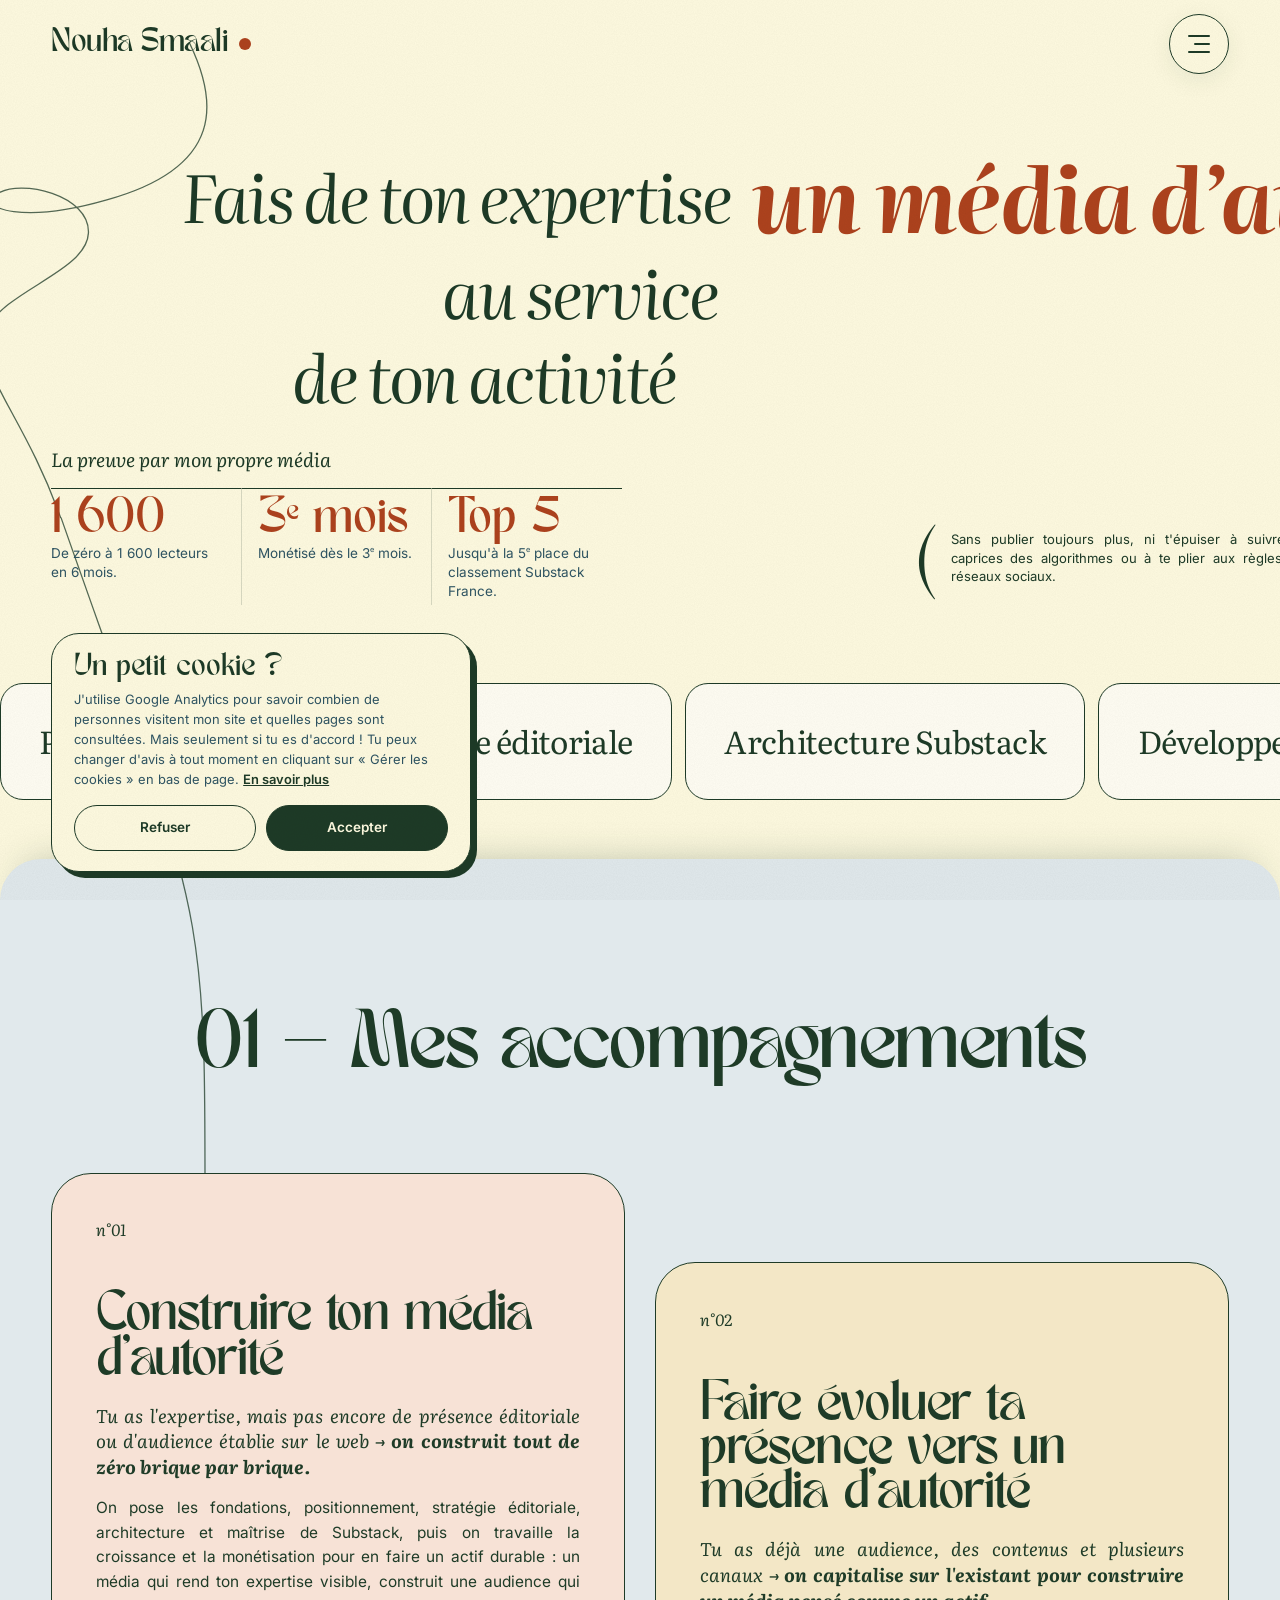
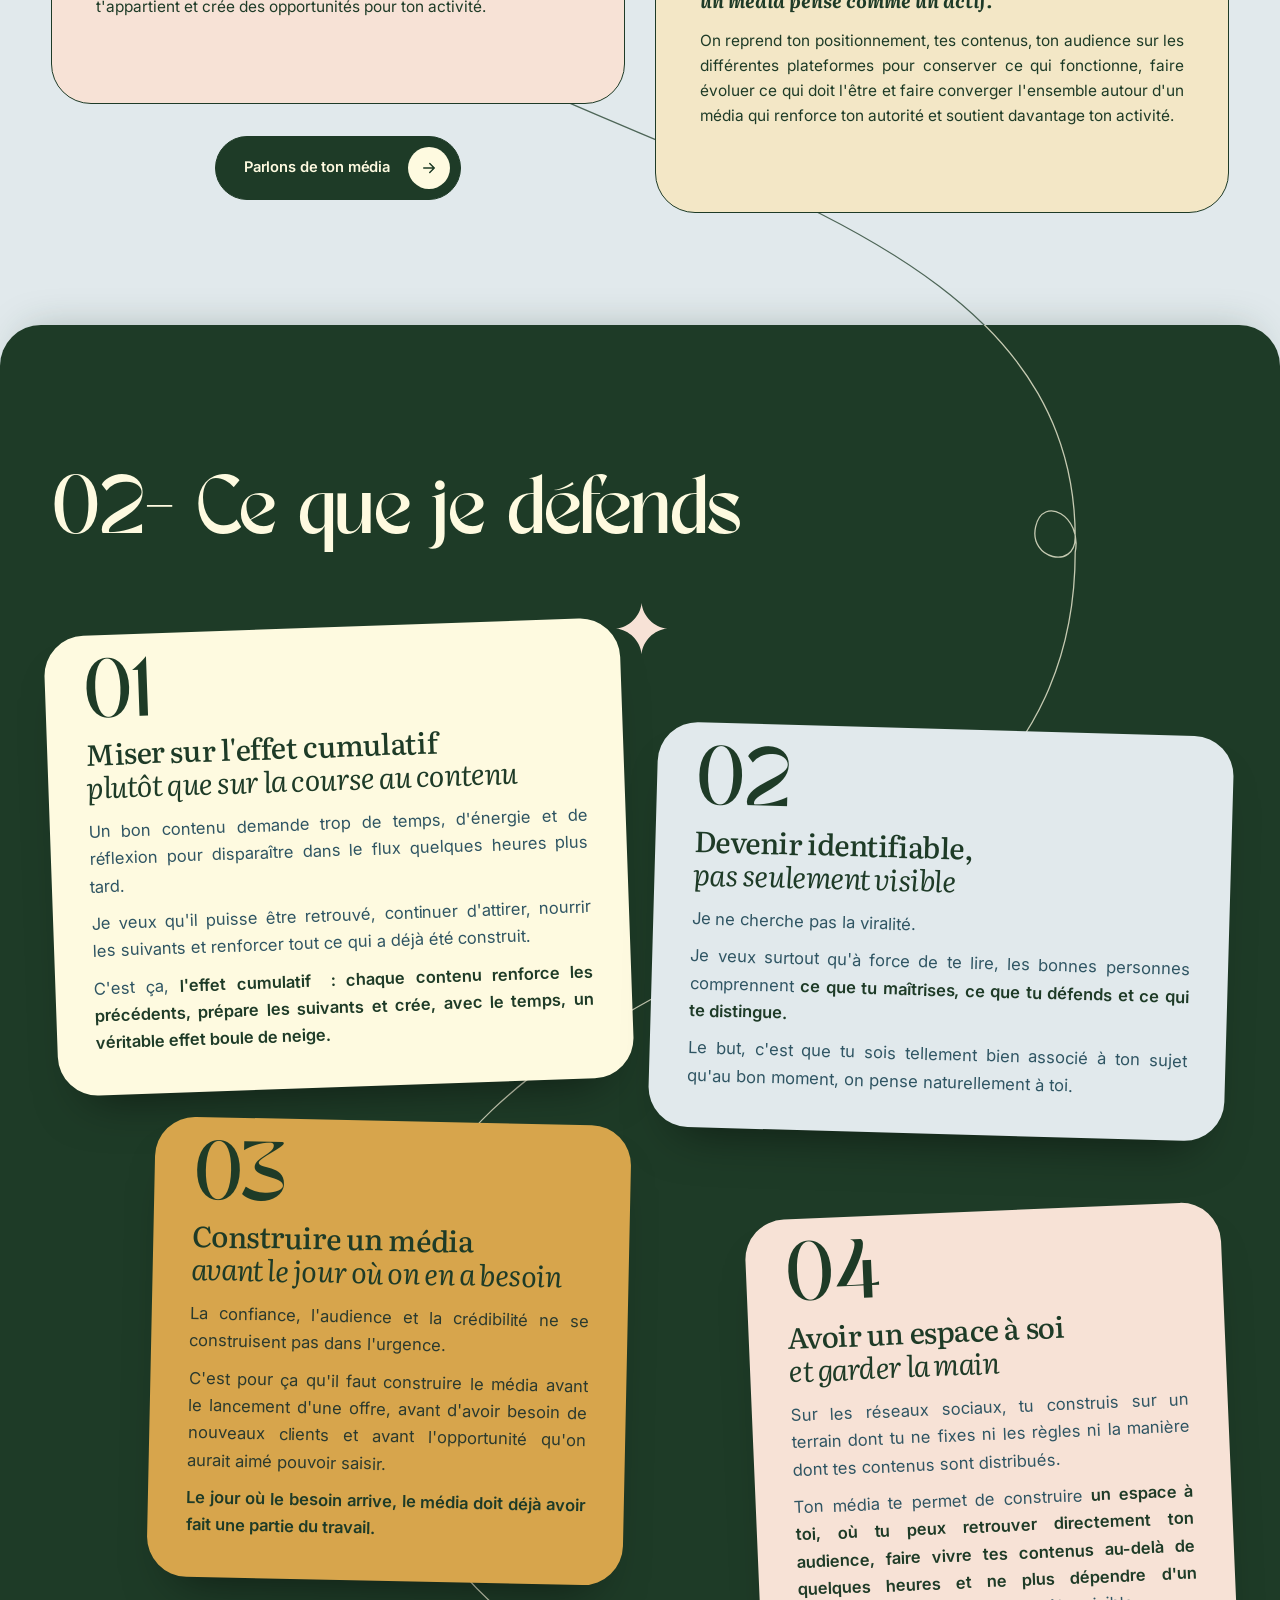
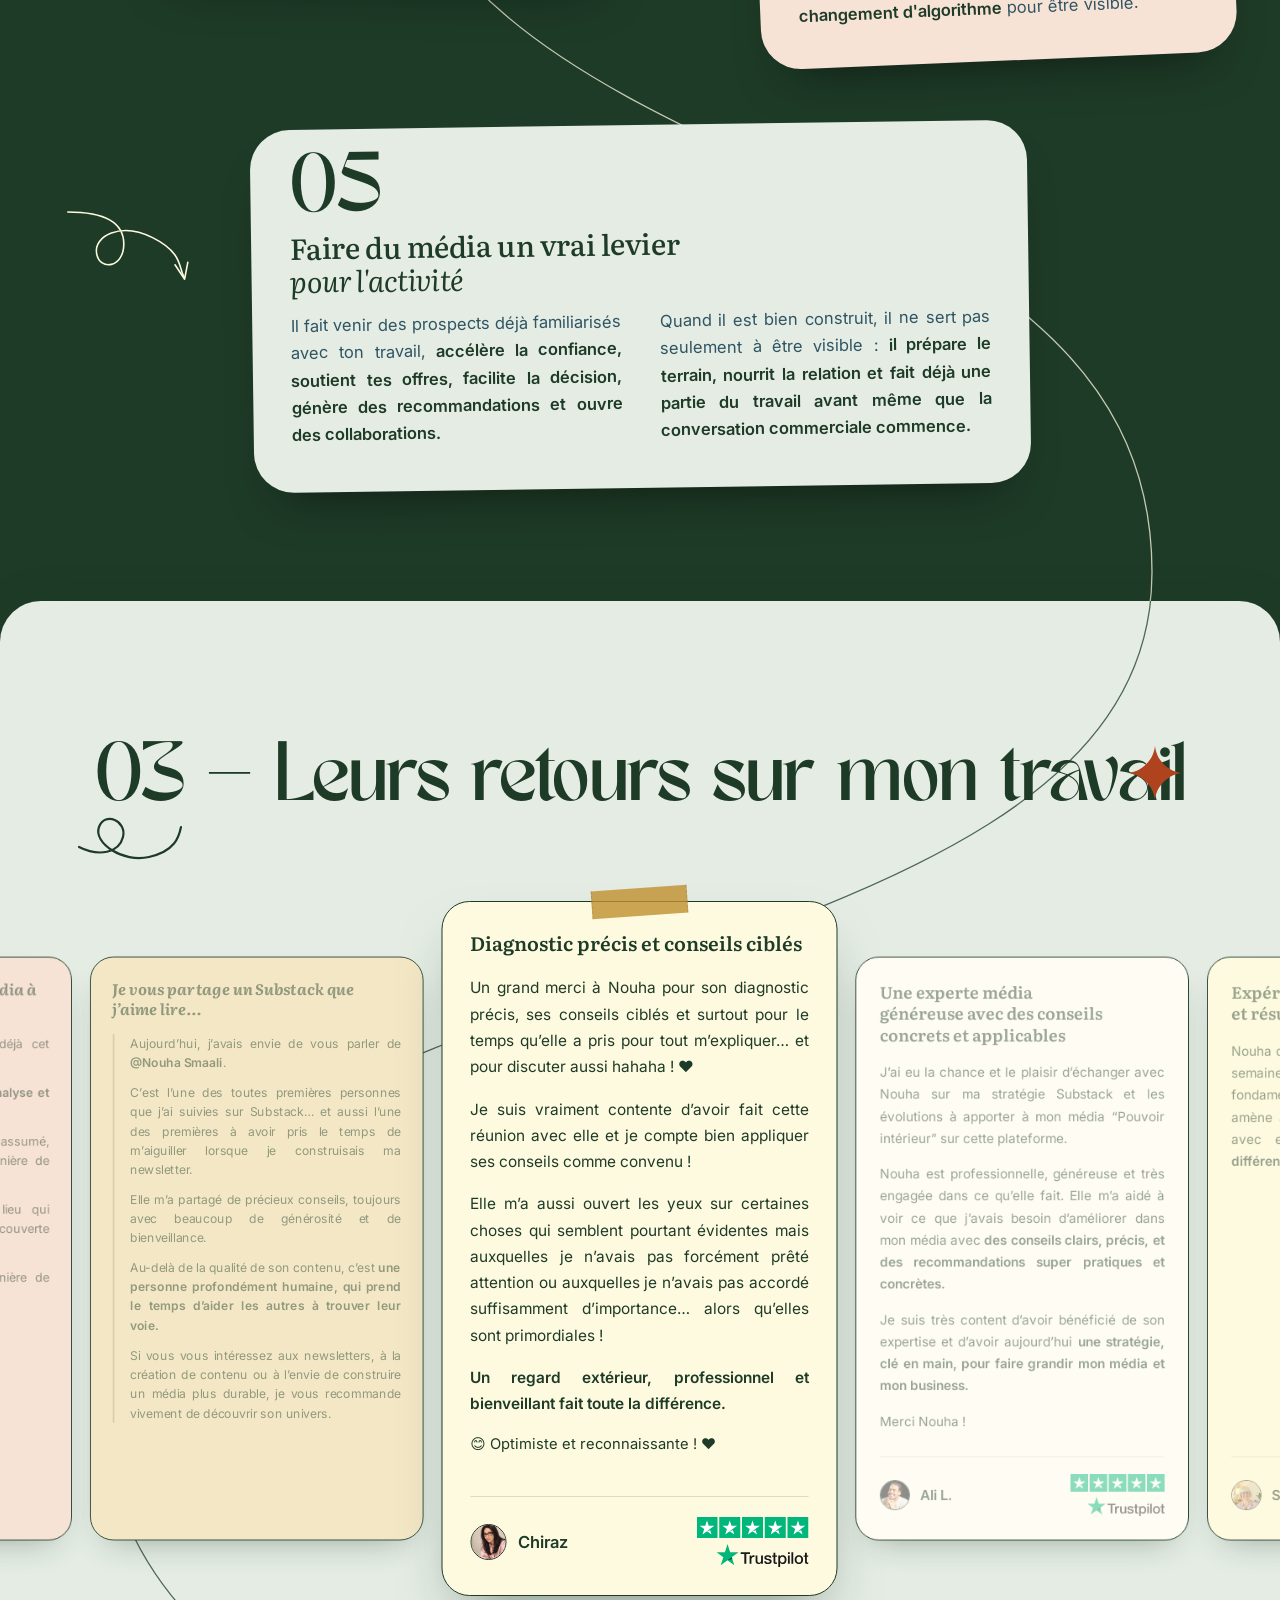
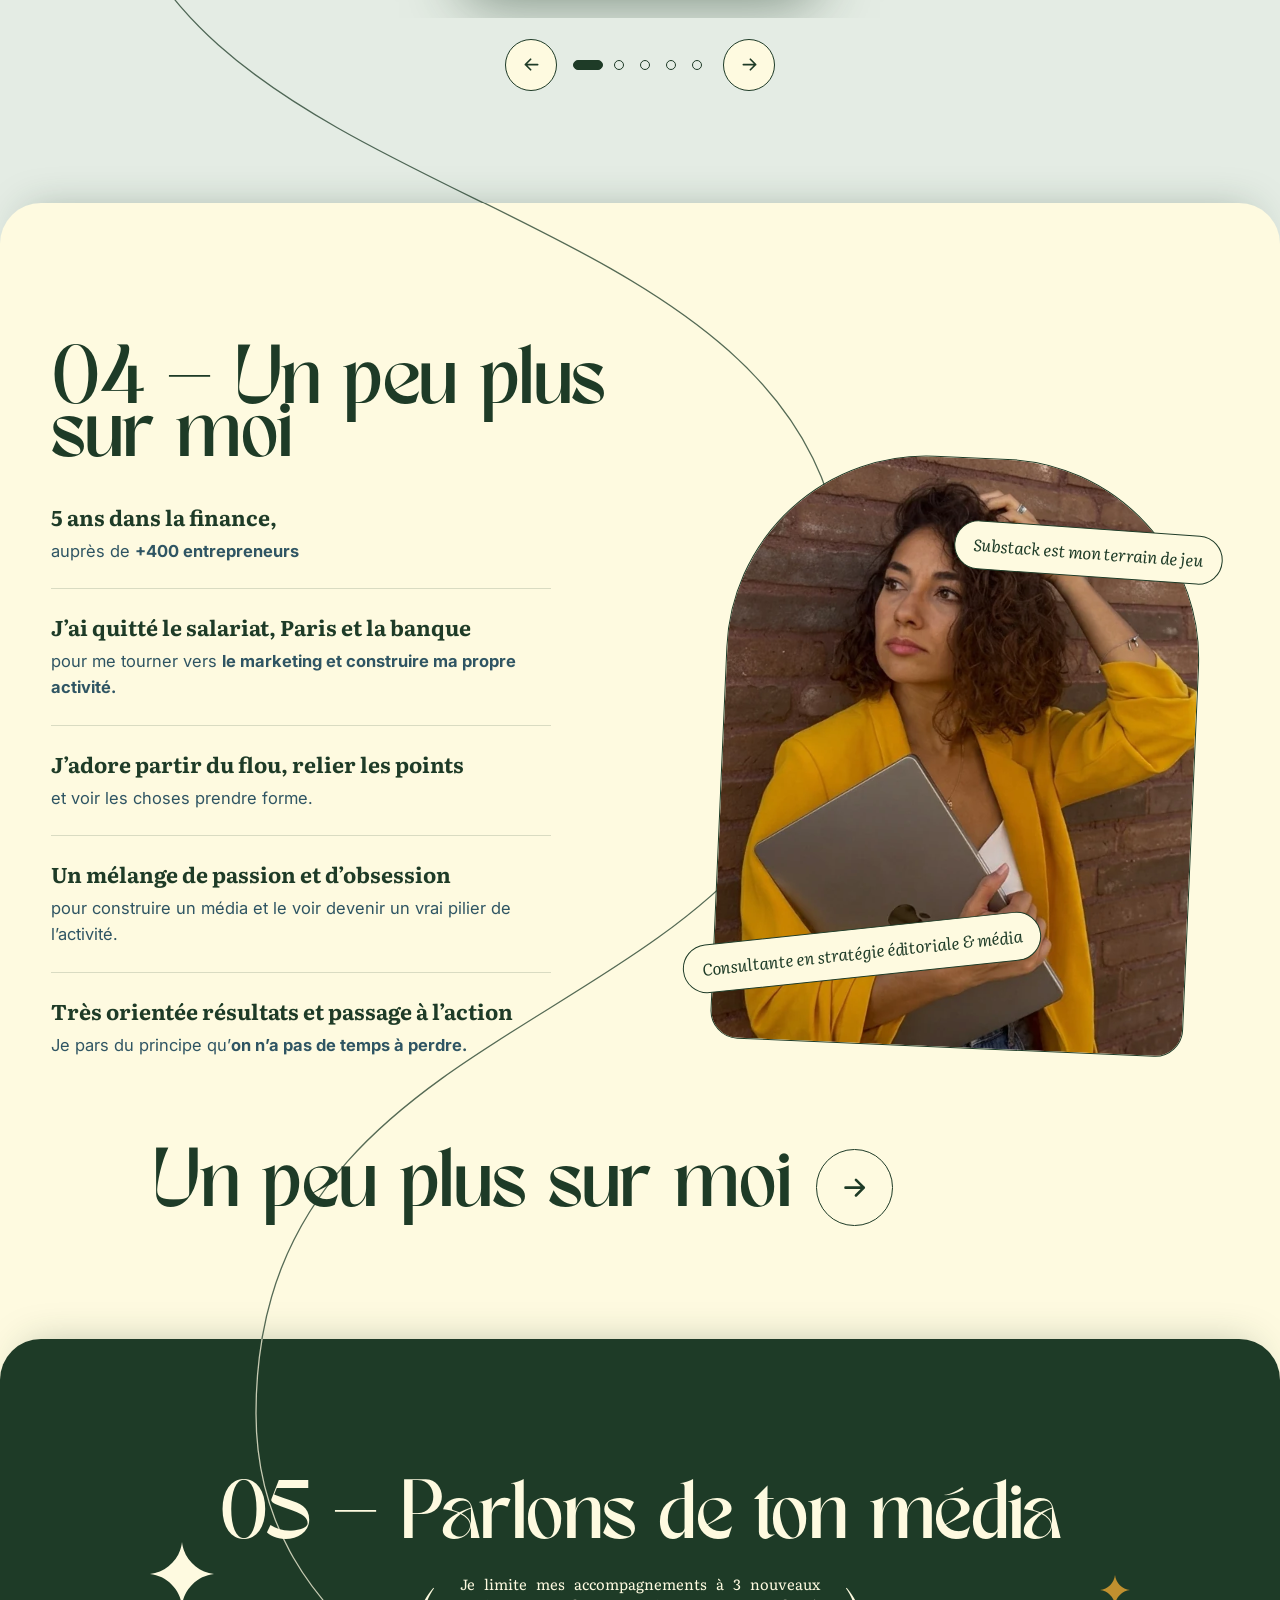
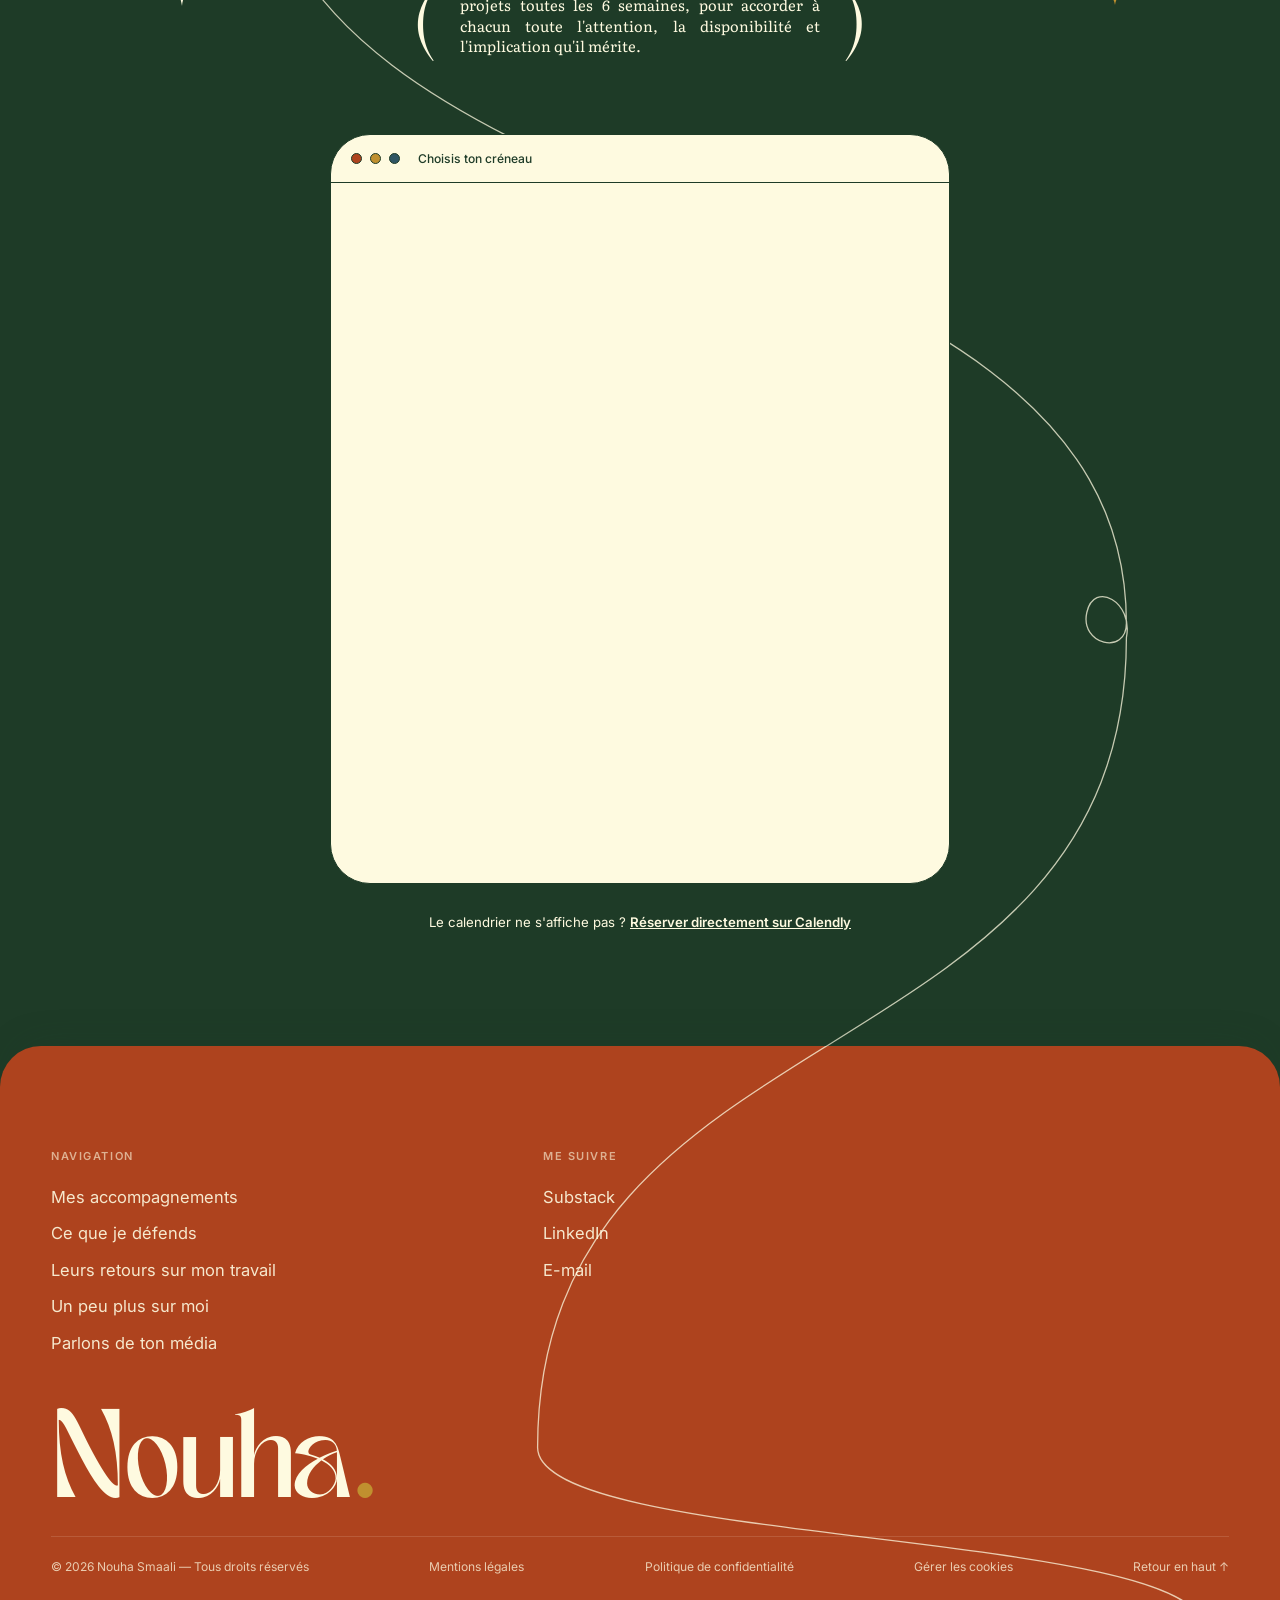
==== commit 127e35a5: "Testimonials carousel: coverflow layout, no pause button - The active review is centred and full siz" ====
--- a/index.html
+++ b/index.html
@@ -314,7 +314,6 @@
               <button class="carousel__btn carousel__btn--prev" type="button" aria-label="Avis précédent"><svg viewBox="0 0 24 24" fill="none" stroke="currentColor" stroke-width="2" stroke-linecap="round" stroke-linejoin="round" aria-hidden="true"><path d="M19 12H5M11 6l-6 6 6 6"/></svg></button>
               <div class="carousel__dots" role="group" aria-label="Choisir un avis"></div>
               <button class="carousel__btn carousel__btn--next" type="button" aria-label="Avis suivant"><svg viewBox="0 0 24 24" fill="none" stroke="currentColor" stroke-width="2" stroke-linecap="round" stroke-linejoin="round" aria-hidden="true"><path d="M5 12h14M13 6l6 6-6 6"/></svg></button>
-              <button class="carousel__btn carousel__btn--pause" type="button" aria-label="Mettre en pause le défilement automatique"><svg class="i-pause" viewBox="0 0 24 24" fill="currentColor" aria-hidden="true"><rect x="6" y="5" width="4" height="14" rx="1"/><rect x="14" y="5" width="4" height="14" rx="1"/></svg><svg class="i-play" viewBox="0 0 24 24" fill="currentColor" aria-hidden="true"><path d="M8 5.5v13a1 1 0 0 0 1.5.86l10.4-6.5a1 1 0 0 0 0-1.72L9.5 4.64A1 1 0 0 0 8 5.5z"/></svg></button>
             </div>
           </div>
 
--- a/assets/css/style.css
+++ b/assets/css/style.css
@@ -992,39 +992,65 @@
   z-index: 3;
 }
 
-/* Carrousel des avis : une rangée qui défile en boucle.
-   Sans JavaScript, la rangée reste simplement défilable au doigt / au trackpad. */
+/* Carrousel des avis, façon « coverflow » : la carte du centre est mise en
+   avant, ses voisines sont plus petites, estompées et coupées par les bords
+   de l'écran. Sans JavaScript, la rangée reste défilable au doigt / au trackpad. */
 .carousel {
-  --per-view: 3;
-  --gap: clamp(20px, 2.4vw, 36px);
+  --card-w: clamp(280px, 31vw, 440px);
+  --gap: clamp(12px, 1.4vw, 22px);
   position: relative;
 }
 .carousel__viewport {
+  /* pleine largeur d'écran : les cartes de côté sont coupées par les bords */
+  width: 100vw;
+  margin-left: calc(50% - 50vw);
+  padding: 30px 0 22px;
   overflow-x: auto;
   scroll-snap-type: x mandatory;
   scrollbar-width: none;
-  /* place pour le ruban adhésif, l'inclinaison, l'ombre et le zoom au survol */
-  padding: 26px 12px 18px;
-  margin-inline: -12px;
 }
 .carousel__viewport::-webkit-scrollbar { display: none; }
 .carousel.is-ready .carousel__viewport { overflow: hidden; scroll-snap-type: none; touch-action: pan-y; }
 .carousel__track { display: flex; gap: var(--gap); align-items: stretch; }
 .carousel.is-ready .carousel__track { transition: transform 0.7s var(--ease); will-change: transform; }
-.carousel__track.no-anim, .carousel.is-dragging .carousel__track { transition: none; }
-.carousel.is-dragging { user-select: none; }
 .carousel__slide {
-  flex: 0 0 calc((100% - (var(--per-view) - 1) * var(--gap)) / var(--per-view));
+  flex: 0 0 var(--card-w);
   min-width: 0;
   display: flex;
-  scroll-snap-align: start;
+  scroll-snap-align: center;
+}
+.carousel.is-ready .carousel__slide {
+  /* --x et --s sont calculés par main.js selon la distance à la carte du centre */
+  transform: translateX(var(--x, 0px)) scale(var(--s, 1));
+  transition: transform 0.7s var(--ease);
+  cursor: pointer;
+}
+.carousel.is-ready .carousel__slide.is-active { cursor: auto; }
+/* cartes de côté estompées : on atténue le contenu, la carte reste opaque
+   (le trait de fond ne doit pas apparaître à travers) */
+.carousel.is-ready .carousel__slide > .v-obj > * { transition: opacity 0.7s var(--ease); }
+.carousel.is-ready .carousel__slide:not(.is-active) > .v-obj > * { opacity: 0.45; }
+.carousel__track.no-anim, .carousel__track.no-anim .carousel__slide,
+.carousel__track.no-anim .carousel__slide > .v-obj > *,
+.carousel.is-dragging .carousel__track { transition: none; }
+.carousel.is-dragging { user-select: none; }
+
+/* cartes droites, sans zoom au survol : c'est la carte du centre qui ressort */
+.carousel__slide > .v-obj,
+.reveal-ready .carousel__slide > .v-obj[data-reveal],
+.carousel__slide > .v-obj:hover {
+  --r: 0deg;
+  transform: none;
 }
 .carousel__slide > .v-obj {
   display: flex;
   flex-direction: column;
   width: 100%;
   margin: 0;
-}
+  box-shadow: 0 18px 40px -22px rgba(30, 59, 39, 0.45);
+  transition: box-shadow 0.7s var(--ease);
+}
+.carousel__slide.is-active > .v-obj { box-shadow: 0 30px 60px -24px rgba(30, 59, 39, 0.55); }
 .carousel__slide .testimonial__quote { margin-bottom: 28px; }
 .carousel__slide .testimonial__author { margin-top: auto; }
 
@@ -1033,7 +1059,7 @@
   align-items: center;
   justify-content: center;
   gap: 14px;
-  margin-top: clamp(14px, 2vw, 28px);
+  margin-top: clamp(10px, 1.6vw, 22px);
 }
 .carousel__controls[hidden] { display: none; }
 .carousel__btn {
@@ -1053,11 +1079,6 @@
 .carousel__btn svg { width: 42%; height: 42%; }
 .carousel__btn:hover, .carousel__btn:focus-visible { background: var(--accent); border-color: var(--accent); color: var(--accent-ink); }
 .carousel__btn:active { transform: scale(0.92); }
-.carousel__btn--pause { width: 40px; height: 40px; margin-left: 4px; }
-.carousel__btn--pause svg { width: 38%; height: 38%; }
-.carousel__btn--pause .i-play,
-.carousel.is-paused .carousel__btn--pause .i-pause { display: none; }
-.carousel.is-paused .carousel__btn--pause .i-play { display: block; }
 .carousel__dots { display: flex; align-items: center; gap: 2px; }
 .carousel__dot {
   display: grid;
@@ -1081,12 +1102,8 @@
 .carousel__dot[aria-current="true"]::before { width: 30px; background: var(--ink); }
 .carousel__dot:focus-visible { outline: 2px solid var(--accent); outline-offset: 2px; border-radius: 999px; }
 
-@media (max-width: 1100px) {
-  .carousel { --per-view: 2; }
-}
 @media (max-width: 700px) {
-  /* une carte + un bout de la suivante, pour montrer qu'on peut faire glisser */
-  .carousel { --per-view: 1.12; --gap: 16px; }
+  .carousel { --card-w: min(76vw, 340px); --gap: 10px; }
   .carousel__btn { width: 46px; height: 46px; }
 }
 
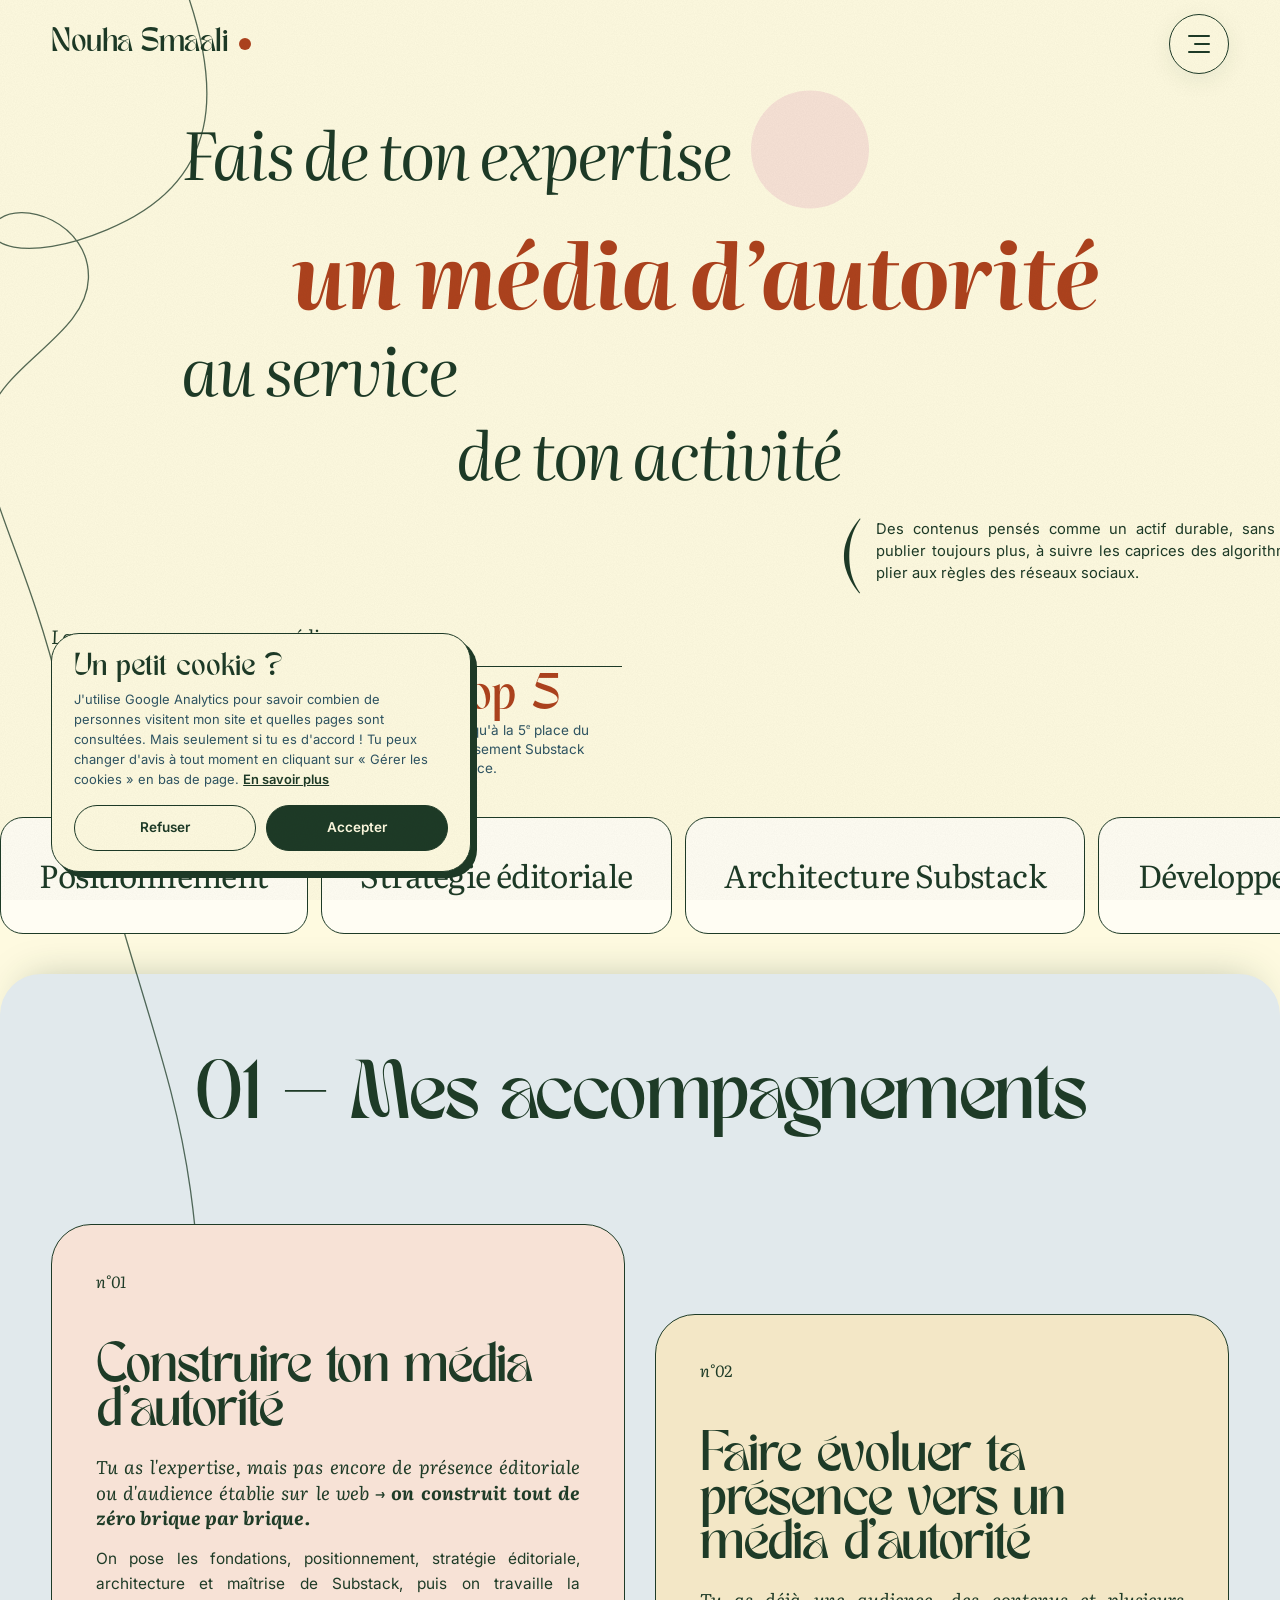
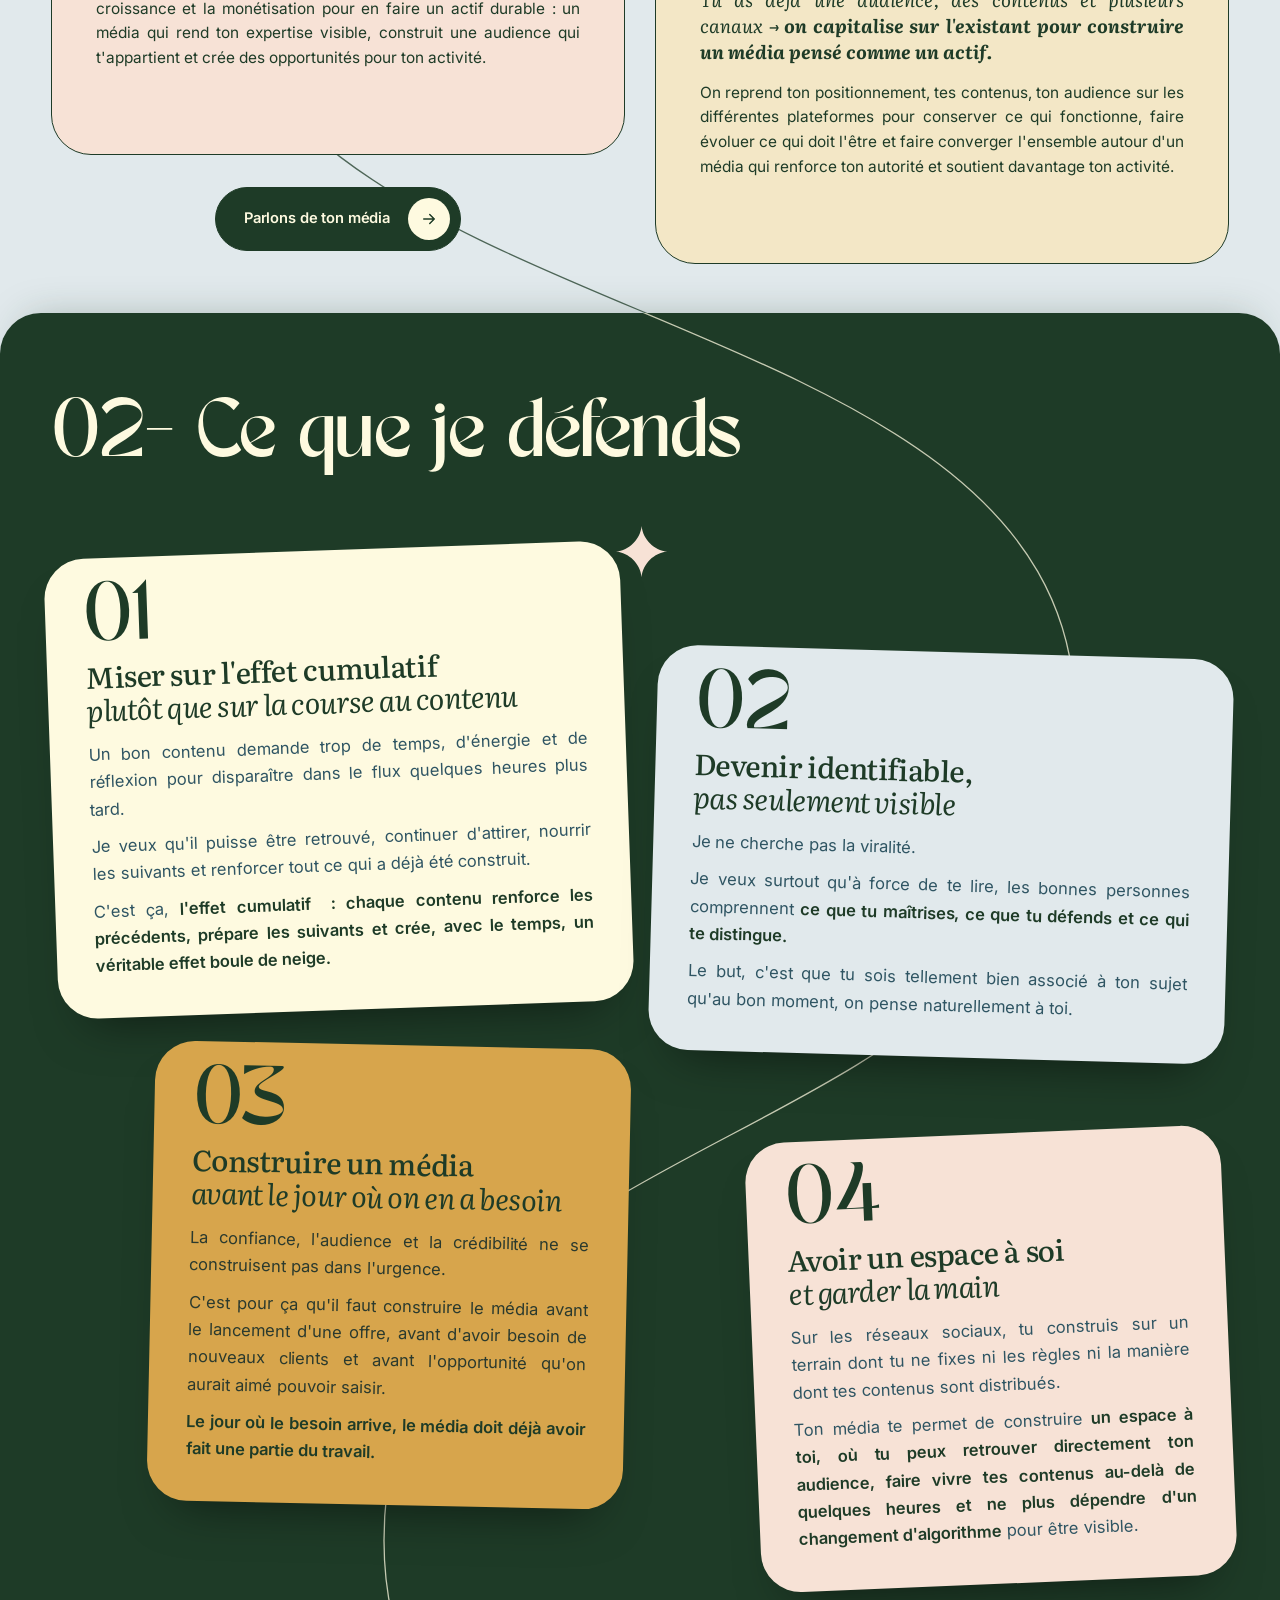
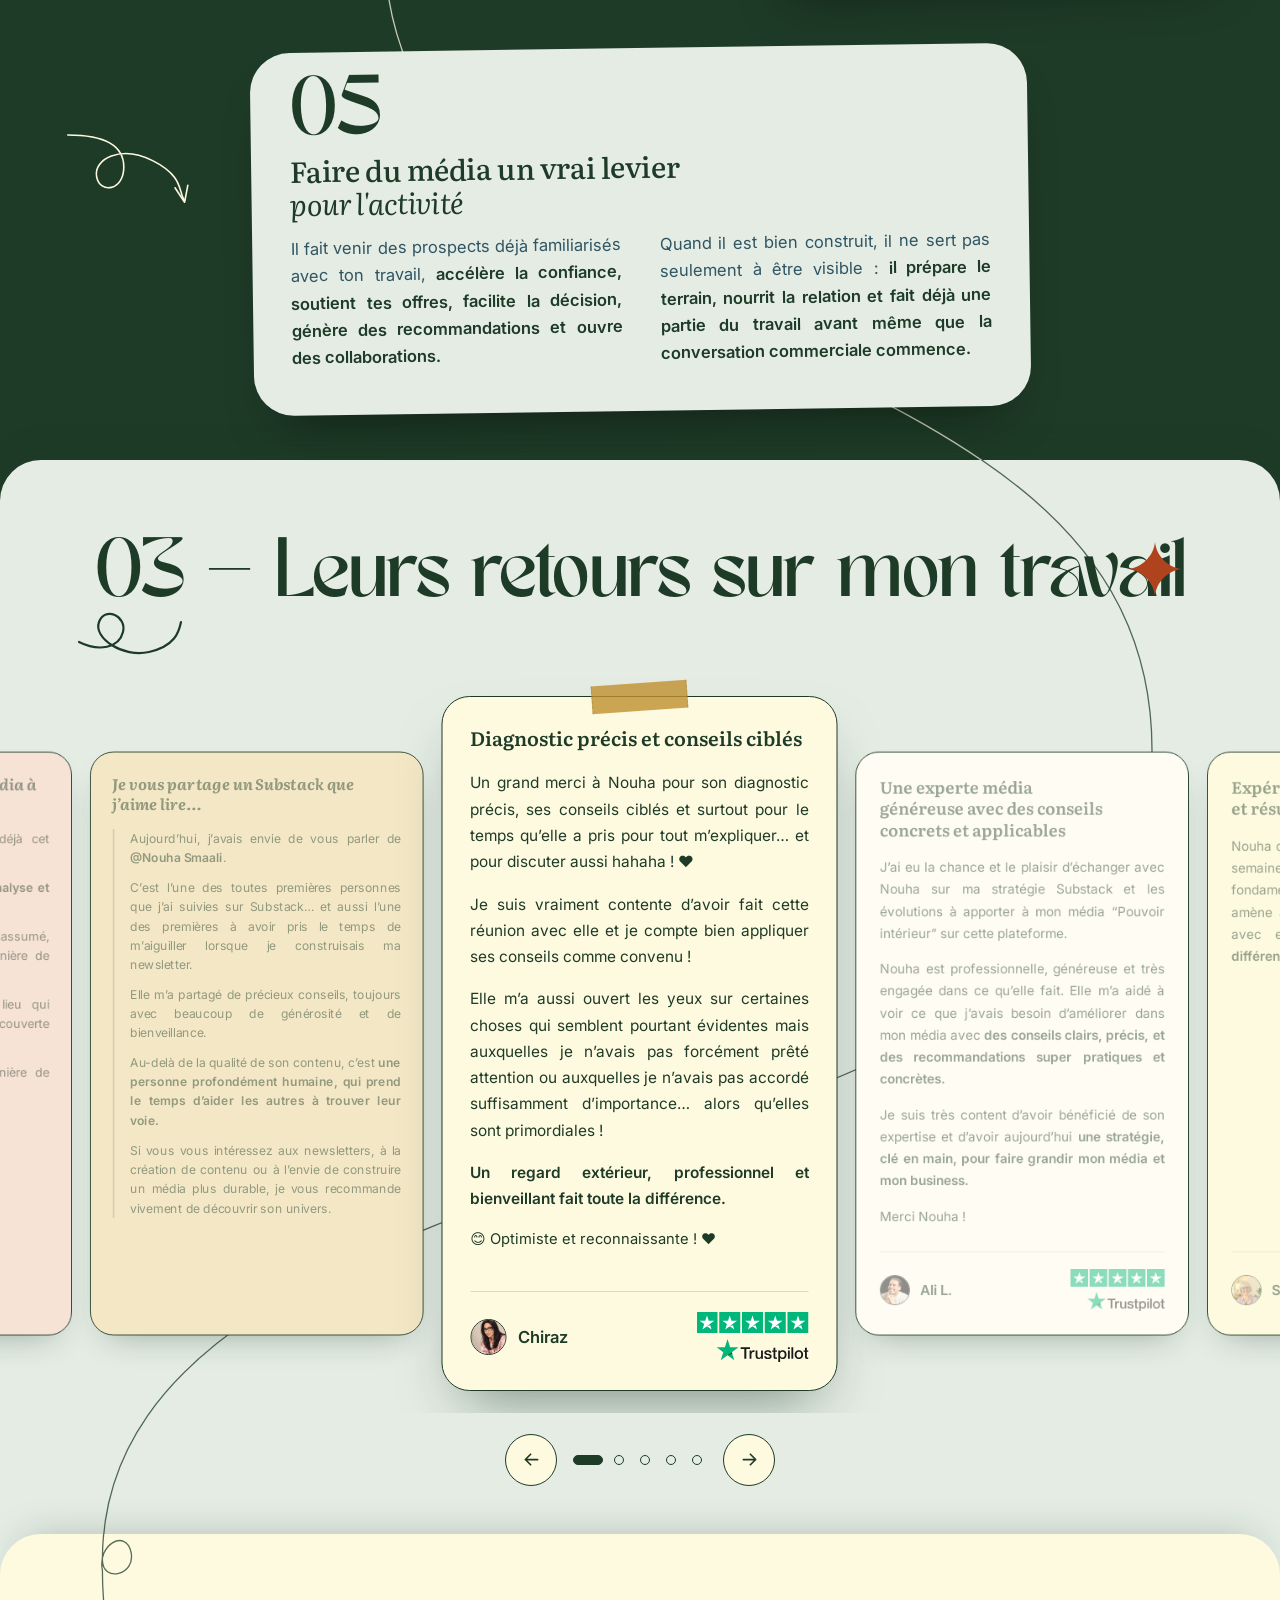
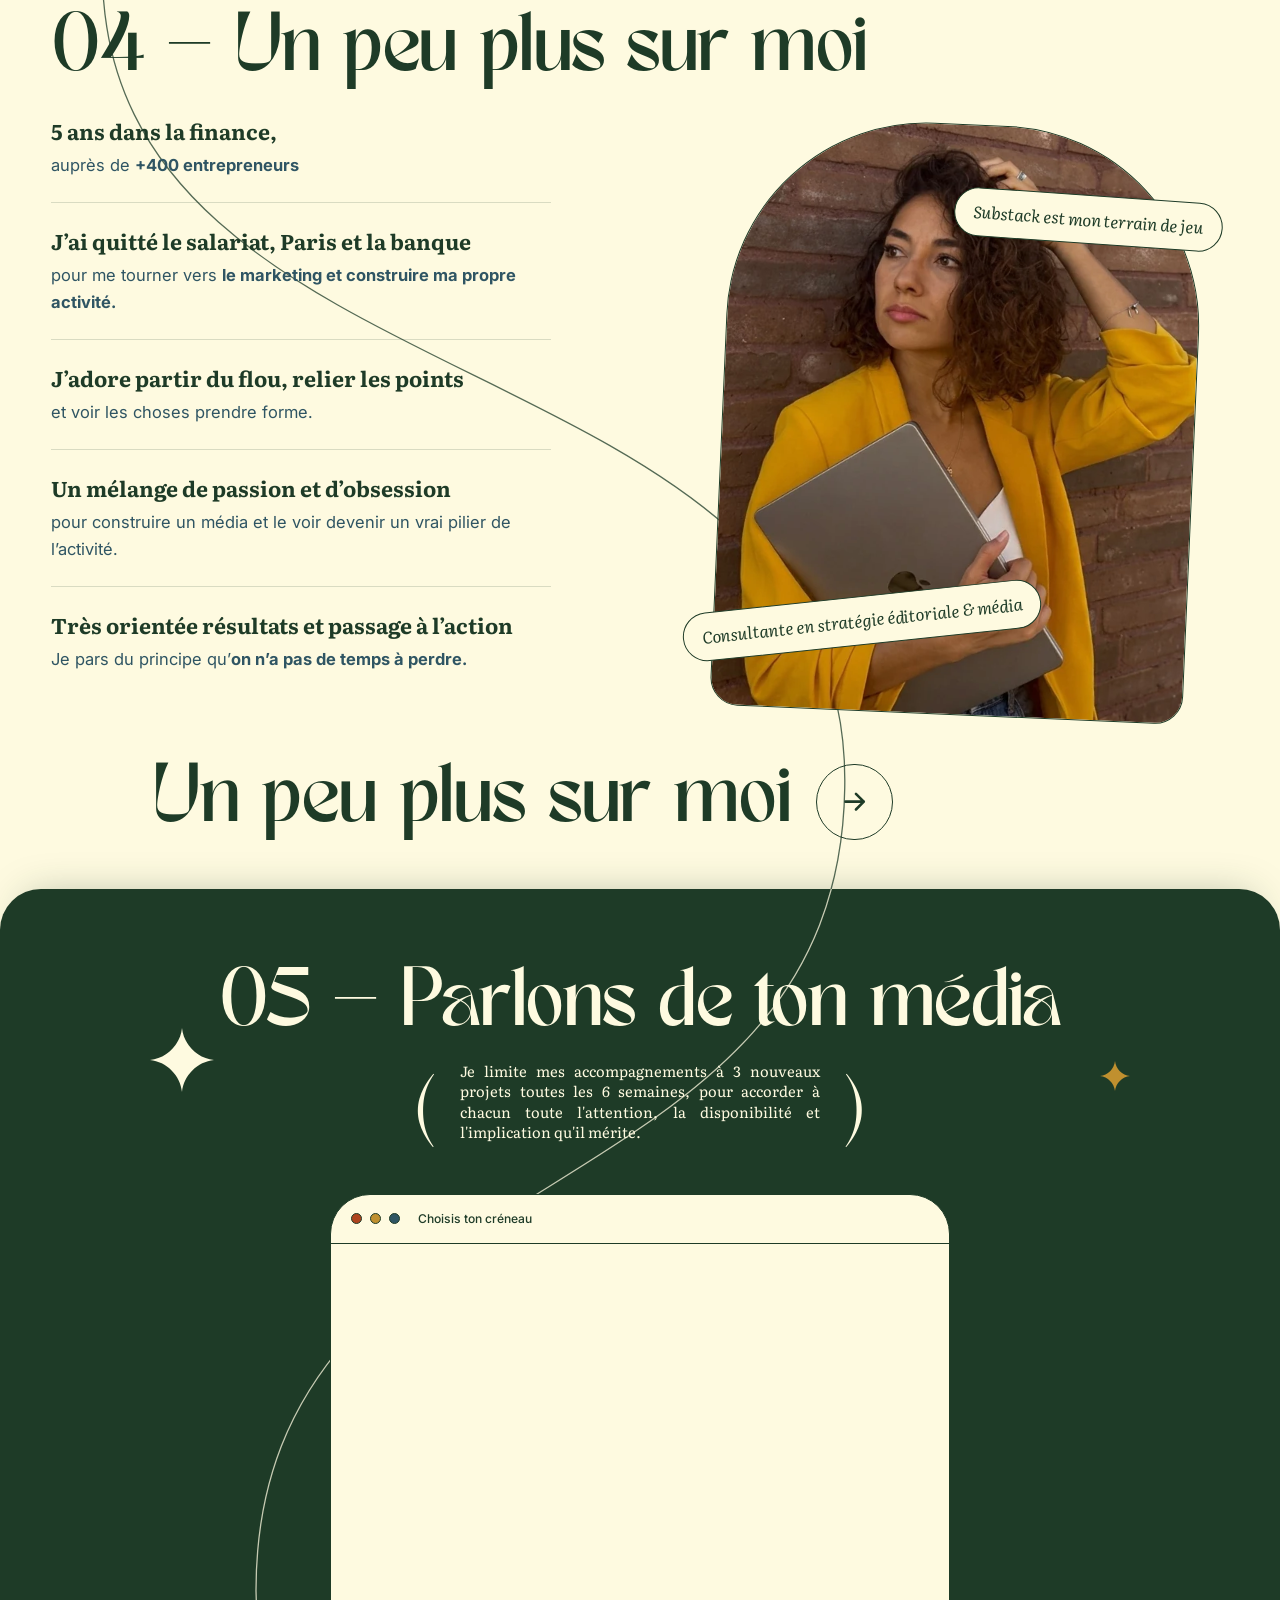
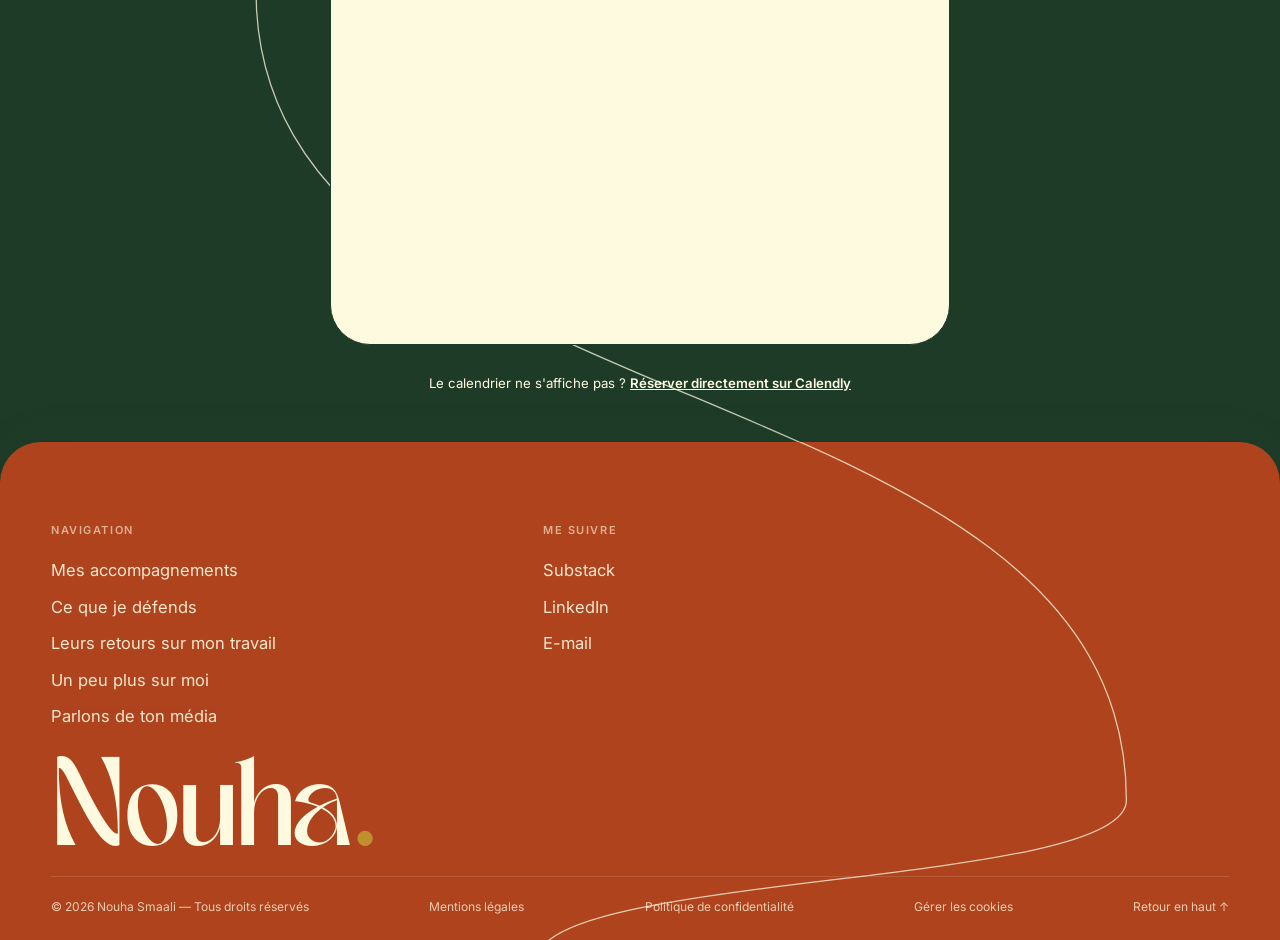
==== commit b323cad6: "changes" ====
--- a/index.html
+++ b/index.html
@@ -63,7 +63,10 @@
           <li class="menu__item menu__item--4">
             <a class="menu__link" href="a-propos.html"><span class="menu__num">04</span><span class="menu__label">Un peu plus sur moi</span></a>
           </li>
-          
+          <li class="menu__item menu__item--5">
+            <a class="menu__link" href="#rendez-vous"><span class="menu__num">05</span><span class="menu__label">Parlons de ton média</span></a>
+          </li>
+
         </ol>
       </nav>
       <aside class="menu__aside" aria-label="Contact">
@@ -89,8 +92,8 @@
           </svg>
           <h1 class="hero2__title" id="hero-title">
             <span class="hero2__row hero2__row--1" data-reveal>
-              <span data-tw="deviens">Fais de ton expertise </span>
-              <span class="hero2__push"><span data-tw="evidence">un média d’autorité</span>
+              <span class="hero2__lead">
+                <span data-tw="deviens">Fais de ton expertise</span>
                 <span class="hero2__avatar inline-photo--slideshow" aria-hidden="true">
                   <img src="assets/img/hero-avatar-1.jpg" alt="">
                   <img src="assets/img/hero-avatar-2.jpg" alt="">
@@ -98,13 +101,13 @@
                 </span>
               </span>
             </span>
-            <span class="hero2__row hero2__row--2" data-reveal style="--delay:.08s"><span data-tw="esprit">au service </span></span>
-            <span class="hero2__row hero2__row--3" data-reveal style="--delay:.16s"><span data-tw="des">de ton activité</span> <span data-tw="bonnes"></span></span>
-            <span class="hero2__row hero2__row--4" data-reveal style="--delay:.24s"><span data-tw="des"> </span></span>
+            <span class="hero2__row hero2__row--2" data-reveal style="--delay:.08s"><span class="hero2__push"><span data-tw="evidence">un média d’autorité</span></span></span>
+            <span class="hero2__row hero2__row--3" data-reveal style="--delay:.16s"><span data-tw="esprit">au service</span></span>
+            <span class="hero2__row hero2__row--4" data-reveal style="--delay:.24s"><span data-tw="des">de ton activité</span></span>
           </h1>
           <p class="hero2__aside" data-reveal style="--delay:.32s">
             <span class="hero2__paren" aria-hidden="true">(</span>
-            <span class="hero2__aside-text">Sans publier toujours plus, ni t'épuiser à suivre les caprices des algorithmes ou à te plier aux règles des réseaux sociaux.</span>
+            <span class="hero2__aside-text">Des contenus pensés comme un actif durable, sans t’épuiser à publier toujours plus, à suivre les caprices des algorithmes ou à te plier aux règles des réseaux sociaux.</span>
             <span class="hero2__paren" aria-hidden="true">)</span>
           </p>
         </div>
--- a/assets/css/style.css
+++ b/assets/css/style.css
@@ -47,6 +47,9 @@
   --font-body: "Inter", system-ui, -apple-system, "Segoe UI", Roboto, sans-serif;
 
   --gutter: clamp(16px, 4vw, 56px);
+  --space-section: clamp(56px, 7vw, 104px);
+  --space-page-top: clamp(24px, 3.2vw, 48px);
+  --space-page-bottom: clamp(32px, 4.5vw, 64px);
   --maxw: 1360px;
   --radius: 28px;
   --radius-lg: 40px;
@@ -112,7 +115,7 @@
   margin-inline: auto;
   padding-inline: var(--gutter);
 }
-.section { padding-block: clamp(80px, 12vw, 180px); position: relative; overflow-x: clip; }
+.section { padding-block: var(--space-section); position: relative; overflow-x: clip; }
 
 /* ---------- Typographie ---------- */
 .hl { color: var(--accent); }
@@ -403,6 +406,7 @@
 .menu-open .menu__item:nth-child(2) { transition-delay: 0.31s; }
 .menu-open .menu__item:nth-child(3) { transition-delay: 0.37s; }
 .menu-open .menu__item:nth-child(4) { transition-delay: 0.43s; }
+.menu-open .menu__item:nth-child(5) { transition-delay: 0.49s; }
 .menu__link {
   display: flex;
   align-items: baseline;
@@ -496,8 +500,8 @@
 .hero {
   position: relative;
   overflow-x: clip;
-  padding-top: calc(var(--header-h) + clamp(40px, 7vw, 110px));
-  padding-bottom: clamp(56px, 7vw, 96px);
+  padding-top: calc(var(--header-h) + var(--space-page-top));
+  padding-bottom: var(--space-page-bottom);
 }
 .inline-photo--slideshow {
   position: relative;
@@ -538,7 +542,7 @@
 /* ---------- Hero v2 : composition typographique libre ---------- */
 .hero2 {
   --hs: clamp(2.6rem, 7.2vw, 7.8rem);   /* taille du grand titre */
-  padding-top: calc(var(--header-h) + clamp(24px, 4vw, 64px));
+  padding-top: calc(var(--header-h) + clamp(16px, 2.4vw, 32px));
 }
 .hero2__thread {
   position: absolute;
@@ -578,10 +582,11 @@
   color: inherit;
 }
 .hero2__row { display: block; white-space: nowrap; }
-.hero2__row--1 { display: flex; align-items: center; gap: 0.4em; }
-.hero2__push { margin-left: auto; margin-right: 4%; display: inline-flex; align-items: center; gap: 0.18em; }
+.hero2__row--1 { display: flex; align-items: center; }
+.hero2__lead { display: flex; width: 100%; align-items: center; justify-content: flex-start; gap: 0.3em; }
+.hero2__push { display: inline-block; }
 .hero2__row--2 { text-align: right; }
-.hero2__row--3 { padding-left: 13%; }
+.hero2__row--3 { padding-left: 0; }
 .hero2__row--4 { padding-left: 46%; }
 .hero2__avatar {
   display: inline-block;
@@ -615,12 +620,12 @@
   flex: none;
 }
 .hero2__aside-text {
-  font-size: clamp(0.9rem, 0.35vw + 0.75rem, 1.05rem);
-  line-height: 1.45;
+  font-size: clamp(1rem, 0.35vw + 0.8rem, 1.0rem);
+  line-height: 1.5;
 }
 
 .hero2__bottom {
-  margin-top: clamp(40px, 6vw, 88px);
+  margin-top: clamp(28px, 4vw, 56px);
   display: grid;
   grid-template-columns: minmax(0, 1.05fr) minmax(0, 1fr);
   gap: clamp(28px, 5vw, 88px);
@@ -1025,7 +1030,10 @@
   transition: transform 0.7s var(--ease);
   cursor: pointer;
 }
-.carousel.is-ready .carousel__slide.is-active { cursor: auto; }
+.carousel.is-ready .carousel__viewport { cursor: grab; user-select: none; -webkit-user-select: none; }
+.carousel.is-ready .carousel__slide.is-active { cursor: grab; }
+.carousel.is-dragging .carousel__viewport,
+.carousel.is-dragging .carousel__slide { cursor: grabbing; }
 /* cartes de côté estompées : on atténue le contenu, la carte reste opaque
    (le trait de fond ne doit pas apparaître à travers) */
 .carousel.is-ready .carousel__slide > .v-obj > * { transition: opacity 0.7s var(--ease); }
@@ -1140,7 +1148,7 @@
   align-items: start;
 }
 .about__title {
-  grid-column: 1 / span 7;
+  grid-column: 1 / -1;
   grid-row: 1;
   position: relative;
   z-index: 2;
@@ -1256,7 +1264,7 @@
 .booking__head {
   text-align: center;
   max-width: 980px;
-  margin: 0 auto clamp(40px, 6vw, 80px);
+  margin: 0 auto clamp(28px, 4vw, 56px);
   position: relative;
 }
 .booking__head .eyebrow { margin-bottom: 24px; }
@@ -1359,15 +1367,15 @@
 .site-footer {
   background: var(--accent);
   color: var(--paper);
-  padding-top: clamp(64px, 8vw, 120px);
-  padding-bottom: 32px;
+  padding-top: calc(var(--sheet-r) + clamp(24px, 3vw, 40px));
+  padding-bottom: 24px;
   overflow: hidden;
 }
 .footer__grid {
   display: grid;
   grid-template-columns: minmax(0, 1.4fr) repeat(2, minmax(0, 1fr));
   gap: 40px;
-  padding-bottom: clamp(48px, 6vw, 90px);
+  padding-bottom: clamp(32px, 4vw, 56px);
 }
 .footer__col h2 {
   font-size: 0.75rem;
@@ -1399,7 +1407,7 @@
   justify-content: space-between;
   gap: 16px;
   flex-wrap: wrap;
-  margin-top: 32px;
+  margin-top: 24px;
   padding-top: 20px;
   border-top: 1px solid rgba(254, 250, 224, 0.18);
   font-size: 0.82rem;
@@ -1412,12 +1420,12 @@
    Pages intérieures
    ========================================================================== */
 .legal-page {
-  padding-top: calc(var(--header-h) + clamp(40px, 6vw, 80px));
-  padding-bottom: clamp(72px, 10vw, 140px);
+  padding-top: calc(var(--header-h) + var(--space-page-top));
+  padding-bottom: var(--space-page-bottom);
 }
 .legal-page__title {
   font-size: calc(clamp(2.8rem, 7vw, 6.5rem) * 0.92);
-  margin-bottom: clamp(40px, 6vw, 72px);
+  margin-bottom: clamp(24px, 3vw, 40px);
 }
 .legal-page__content {
   max-width: 780px;
@@ -1441,8 +1449,8 @@
 .page-hero {
   position: relative;
   overflow-x: clip;
-  padding-top: calc(var(--header-h) + clamp(40px, 6vw, 100px));
-  padding-bottom: clamp(60px, 8vw, 120px);
+  padding-top: calc(var(--header-h) + var(--space-page-top));
+  padding-bottom: var(--space-page-bottom);
 }
 .breadcrumb {
   display: flex;
@@ -1450,7 +1458,7 @@
   gap: 10px;
   font-size: 0.85rem;
   color: var(--ink-2);
-  margin-bottom: clamp(28px, 4vw, 48px);
+  margin-bottom: clamp(20px, 2.8vw, 36px);
   list-style: none;
   padding: 0;
 }
@@ -1587,6 +1595,10 @@
 }
 .story__block.story__block--finance,
 .story__block.story__block--photo-left { grid-template-columns: minmax(0, 4fr) minmax(0, 6fr); }
+.story__block.story__block--finance {
+  grid-column: 1 / -1;
+  grid-template-columns: minmax(0, 4fr) minmax(0, 8fr);
+}
 .story__block.story__block--work {
   --story-bg: var(--sun);
   --story-body: var(--story-ink);
@@ -1655,7 +1667,12 @@
   gap: clamp(32px, 6vw, 96px);
   align-items: center;
 }
-.about-hero__grid .page-hero__title { font-size: clamp(2.4rem, 6.4vw, 6.4rem); line-height: 1; }
+.page-hero--about {
+  padding-top: calc(var(--header-h) + clamp(16px, 2.4vw, 32px));
+  padding-bottom: clamp(20px, 3vw, 40px);
+}
+.page-hero--about .breadcrumb { margin-bottom: clamp(16px, 2vw, 24px); }
+.about-hero__grid .page-hero__title { font-size: clamp(2.5rem, min(5.2vw, 8.5vh), 5rem); line-height: 1; }
 .about-hero__grid .page-hero__title .line--2 { padding-left: 0; }
 .about-page-title { display: flex; flex-direction: column; align-items: flex-start; gap: 0.22em; width: min(100%, 9em); margin-inline: auto; }
 .about-page-title > .line {
@@ -1664,12 +1681,26 @@
   text-box-edge: cap alphabetic;
 }
 @supports (text-box-trim: trim-both) {
-  .about-page-title { gap: 0.4em; }
+  .about-page-title { gap: 0.28em; }
 }
 .about-page-title__line--1 { margin-left: 0; }
 .about-page-title__line--2 { align-self: center; margin-left: 0; font-family: var(--font-editorial); font-style: italic; font-weight: 400; letter-spacing: -0.03em; font-size: 1em; line-height: 1; }
 .about-page-title__line--3 { align-self: flex-end; margin-top: 0; margin-left: 0; line-height: 1; }
 .title-punctuation { margin-left: 0.08em; }
+.story__block--child { --story-padding: clamp(24px, 4vw, 48px); }
+@media (max-width: 900px) {
+  .story__block--child > div { grid-row: 2; }
+  .story__block--child .story__child-photo {
+    grid-row: 1;
+    justify-self: center;
+    align-self: start;
+    width: auto;
+    max-width: 100%;
+    max-height: min(38svh, 320px);
+    margin-bottom: 0;
+    border-radius: var(--radius);
+  }
+}
 
 /* ==========================================================================
    Responsive
@@ -2065,7 +2096,7 @@
   border-radius: var(--sheet-r) var(--sheet-r) 0 0;
   box-shadow: 0 -18px 40px -26px rgba(30, 59, 39, 0.35);
 }
-main > section:first-child { padding-bottom: calc(var(--sheet-r) + clamp(28px, 4vw, 56px)); }
+main > section:first-child { padding-bottom: calc(var(--sheet-r) + clamp(20px, 2.5vw, 36px)); }
 #accompagnements { background: var(--slate-tint); }
 #moi { background: var(--paper); }
 
@@ -2077,12 +2108,11 @@
 .creed__item:nth-of-type(6) { --bg: var(--blush); }
 .creed__item:nth-of-type(7) { --bg: var(--forest-tint); }
 
-/* --- Hero en un seul écran (ordinateur & tablette) --- */
+/* --- Hero adapté à son contenu (ordinateur & tablette) --- */
 @media (min-width: 768px) and (min-height: 540px) {
   .hero2 {
     --hs: clamp(2.2rem, min(6.8vw, 8.8vh), 7.4rem);
-    min-height: 100vh;
-    min-height: 100svh;
+    min-height: 0;
     display: flex;
     flex-direction: column;
     padding-top: calc(var(--header-h) + 0.5vh);
@@ -2102,21 +2132,19 @@
 }
 @media (min-width: 1101px) and (min-height: 540px) {
   .hero2__aside { top: calc(var(--hs) * 1.04 * 2.2); }
-  .hero2__aside-text { font-size: clamp(0.78rem, calc(var(--hs) * 0.165), 1.05rem); line-height: 1.4; }
 }
 @media (min-width: 768px) and (max-width: 1100px) and (min-height: 540px) {
   .hero2 { --hs: clamp(2.2rem, min(7vw, 7.4vh), 6rem); }
   .hero2__bottom { grid-template-columns: minmax(0, 1fr) minmax(0, 1.1fr); gap: clamp(14px, 2.4vh, 32px); }
   .hero2__pitch { font-size: clamp(0.95rem, 1.9vh, 1.3rem); }
   .hero2__aside { margin-top: clamp(8px, 1.4vh, 20px); }
-  .hero2__aside-text { font-size: clamp(0.82rem, 1.9vh, 1rem); }
   .hero2__paren { font-size: clamp(2.4rem, 6vh, 3.4rem); }
 }
 
 /* --- Pages accompagnement : échelle réduite, grille plus nette --- */
-.offer-page .page-hero { padding-bottom: clamp(56px, 6vw, 96px); }
+.offer-page .page-hero { padding-bottom: calc(var(--sheet-r) + clamp(20px, 2.5vw, 36px)); }
 .offer-page .page-hero__title--long { font-size: calc(clamp(2.4rem, 5.2vw, 5.4rem) * 0.92); }
-.offer-page .section { padding-block: clamp(64px, 8vw, 120px); }
+.offer-page .section { padding-block: var(--space-section); }
 .offer-page .detail-head { margin-bottom: clamp(28px, 3.6vw, 48px); }
 .offer-page .detail-head .section-title,
 .offer-page .split__aside .section-title { font-size: calc(clamp(2.2rem, 4.4vw, 4.2rem) * 0.92); margin-top: 0; }
@@ -2193,7 +2221,7 @@
   }
 }
 
-/* --- Hero : « des bonnes personnes » reste au même niveau que « Deviens » --- */
+/* --- Hero : lignes décalées, comme dans la référence --- */
 .hero2__row--1, .hero2__row--2, .hero2__row--3, .hero2__row--4 {
   font-family: var(--font-editorial);
   font-style: italic;
@@ -2202,30 +2230,32 @@
   letter-spacing: -0.03em;
   line-height: 1.12;
 }
-.hero2__row--3 {
-  margin-top: 0.16em;
-}
+.hero2__row + .hero2__row { margin-top: 0.16em; }
+.hero2__row--2 { text-align: left; padding-left: 12%; }
+.hero2__row--3 { padding-left: 0; }
+.hero2__row--4 { padding-left: 30%; }
 .hero2__avatar { width: 1.8em; height: 1.8em; }
 /* Mise en page : chapeau en italique + parenthèse en haut, grand titre en dessous */
 @media (min-width: 768px) {
   .hero2__stage { width: calc(var(--hs) * 11.6); max-width: 100%; margin-inline: auto; }
-  .hero2__row--1 { justify-content: flex-start; gap: 0.3em; }
-  .hero2__push { margin: 0; }
-  .hero2__row--2 { text-align: left; padding-left: calc(var(--hs) * 3.3); }
-  .hero2__row--3 { padding-left: calc(var(--hs) * 1.4); }
-  .hero2__row--4 { padding-left: calc(var(--hs) * 4.4); }
 }
 @media (min-width: 1101px) {
   .hero2 .hero2__aside {
-    top: calc(var(--hs) * 4.5);
-    right: -250px;
-    width: calc(var(--hs) * 5.5);
-    height: calc(var(--hs) * 0.74 * 1.12 * 2);
+    position: relative;
+    top: auto;
+    right: auto;
+    left: 300px;
+    width: min(560px, 100%);
+    height: auto;
+    margin: clamp(18px, 2vw, 28px) 0 0 auto;
     min-height: 0;
   }
 }
 @media (max-width: 600px) {
-  .hero2__row--4 { padding-left: 8%; }
+  .hero2 { --hs: clamp(1.65rem, 9vw, 3.4rem); }
+  .hero2__title [data-tw="evidence"] { font-size: 1.05em; }
+  .hero2__row--2 { padding-left: 8%; }
+  .hero2__row--4 { padding-left: 34%; }
   .hero2__avatar { width: 1.55em; height: 1.55em; }
 }
 
